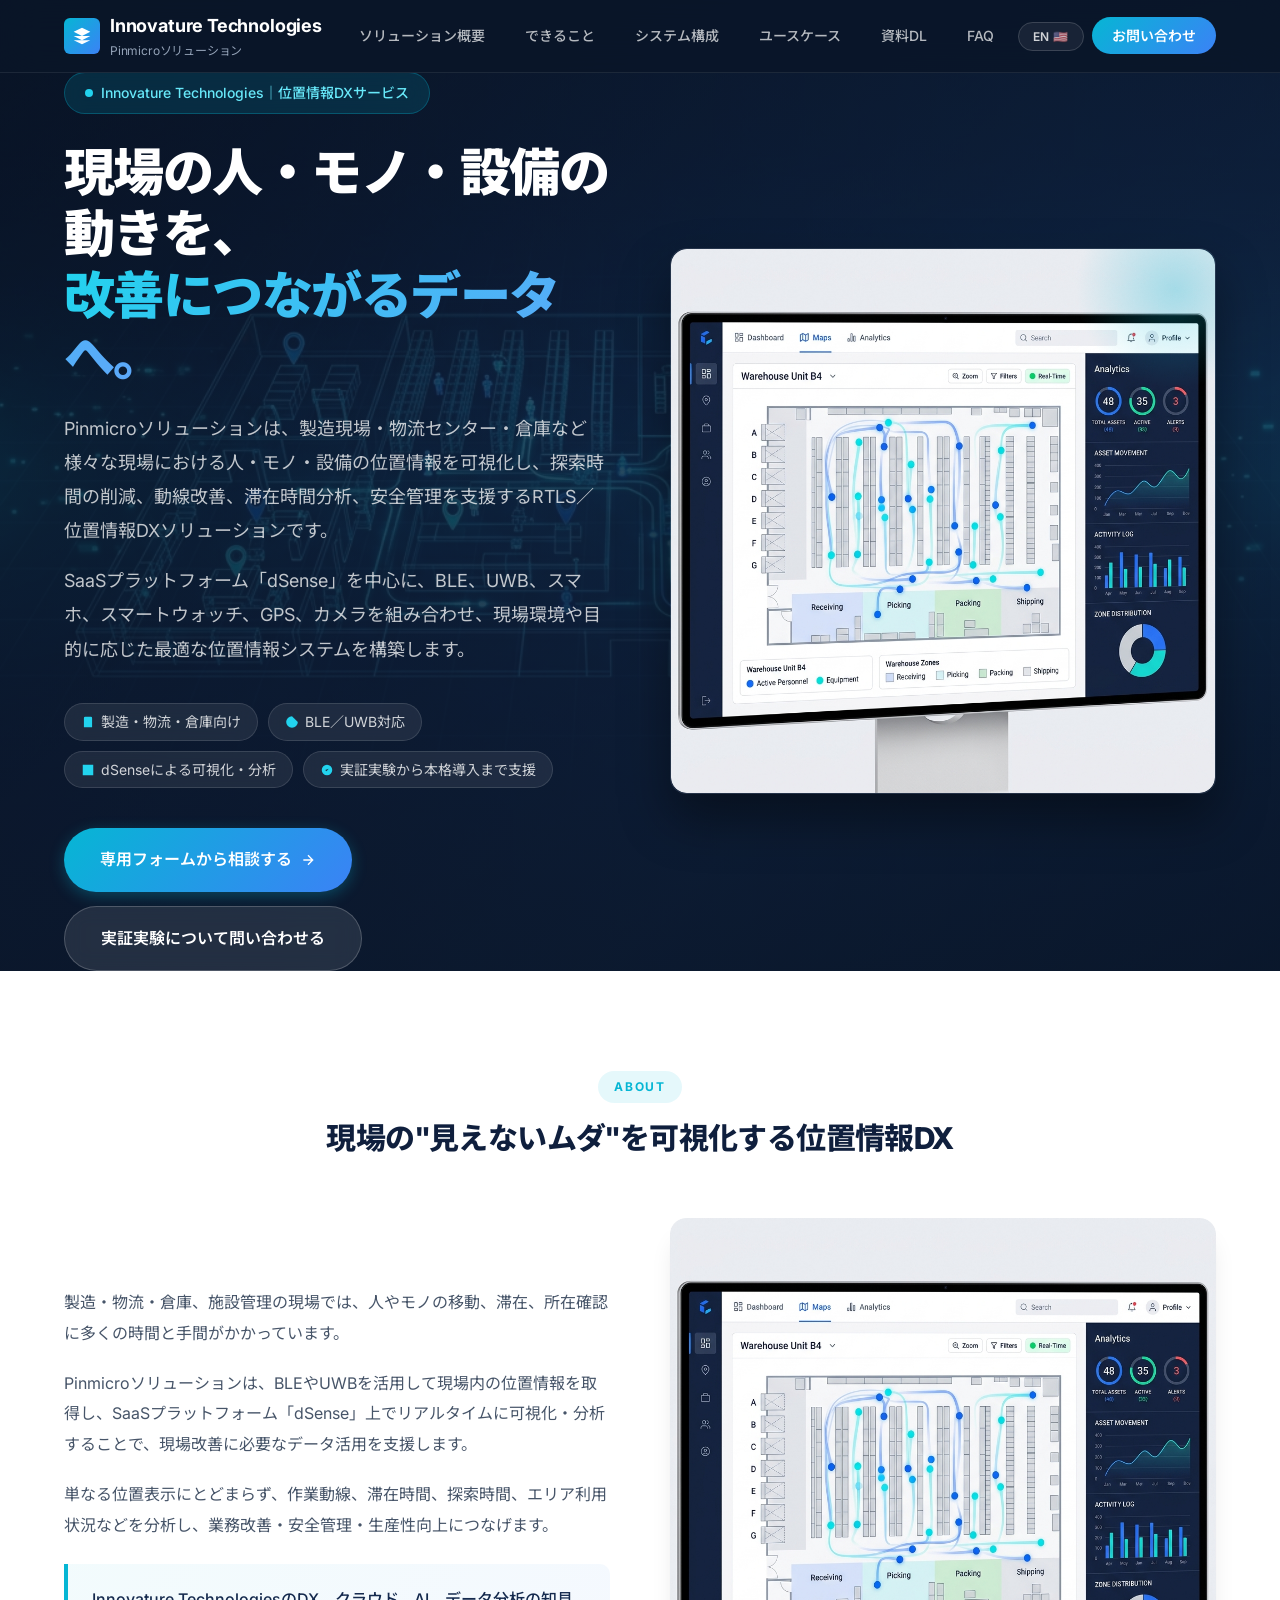
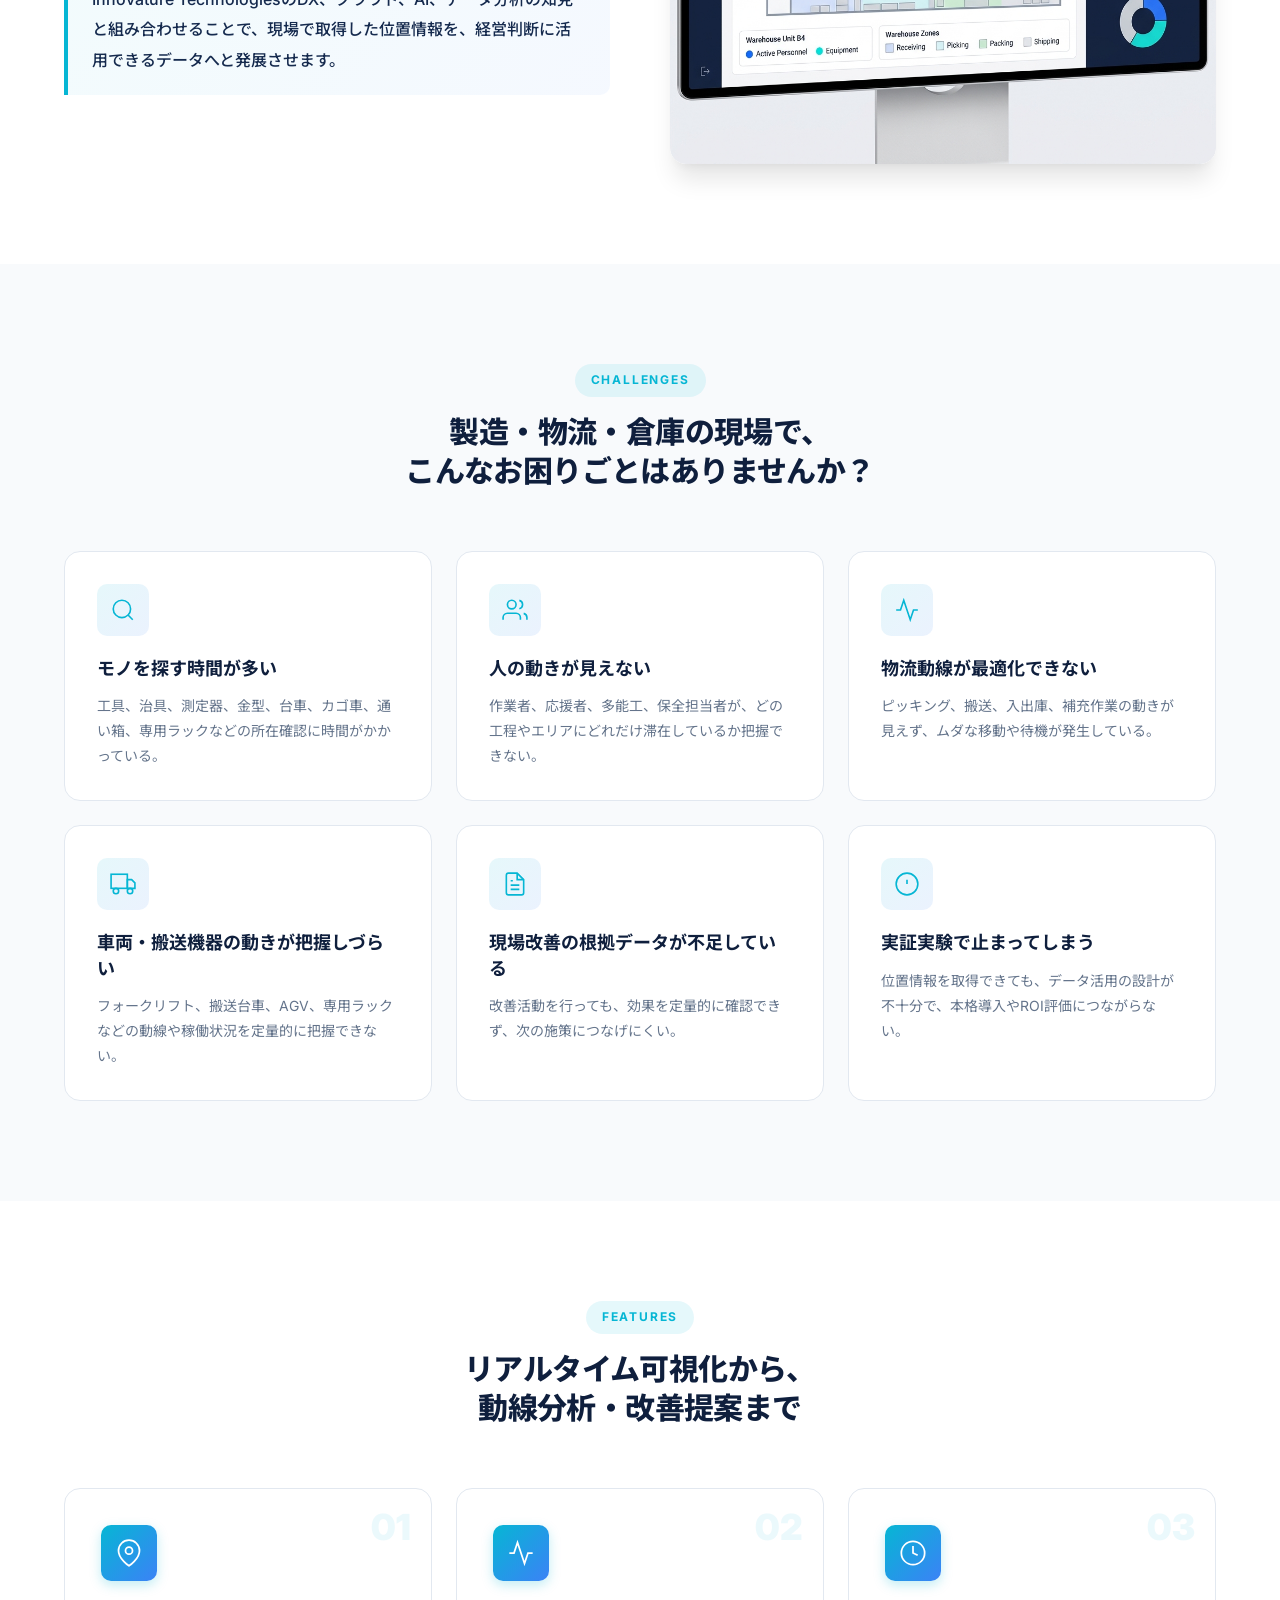
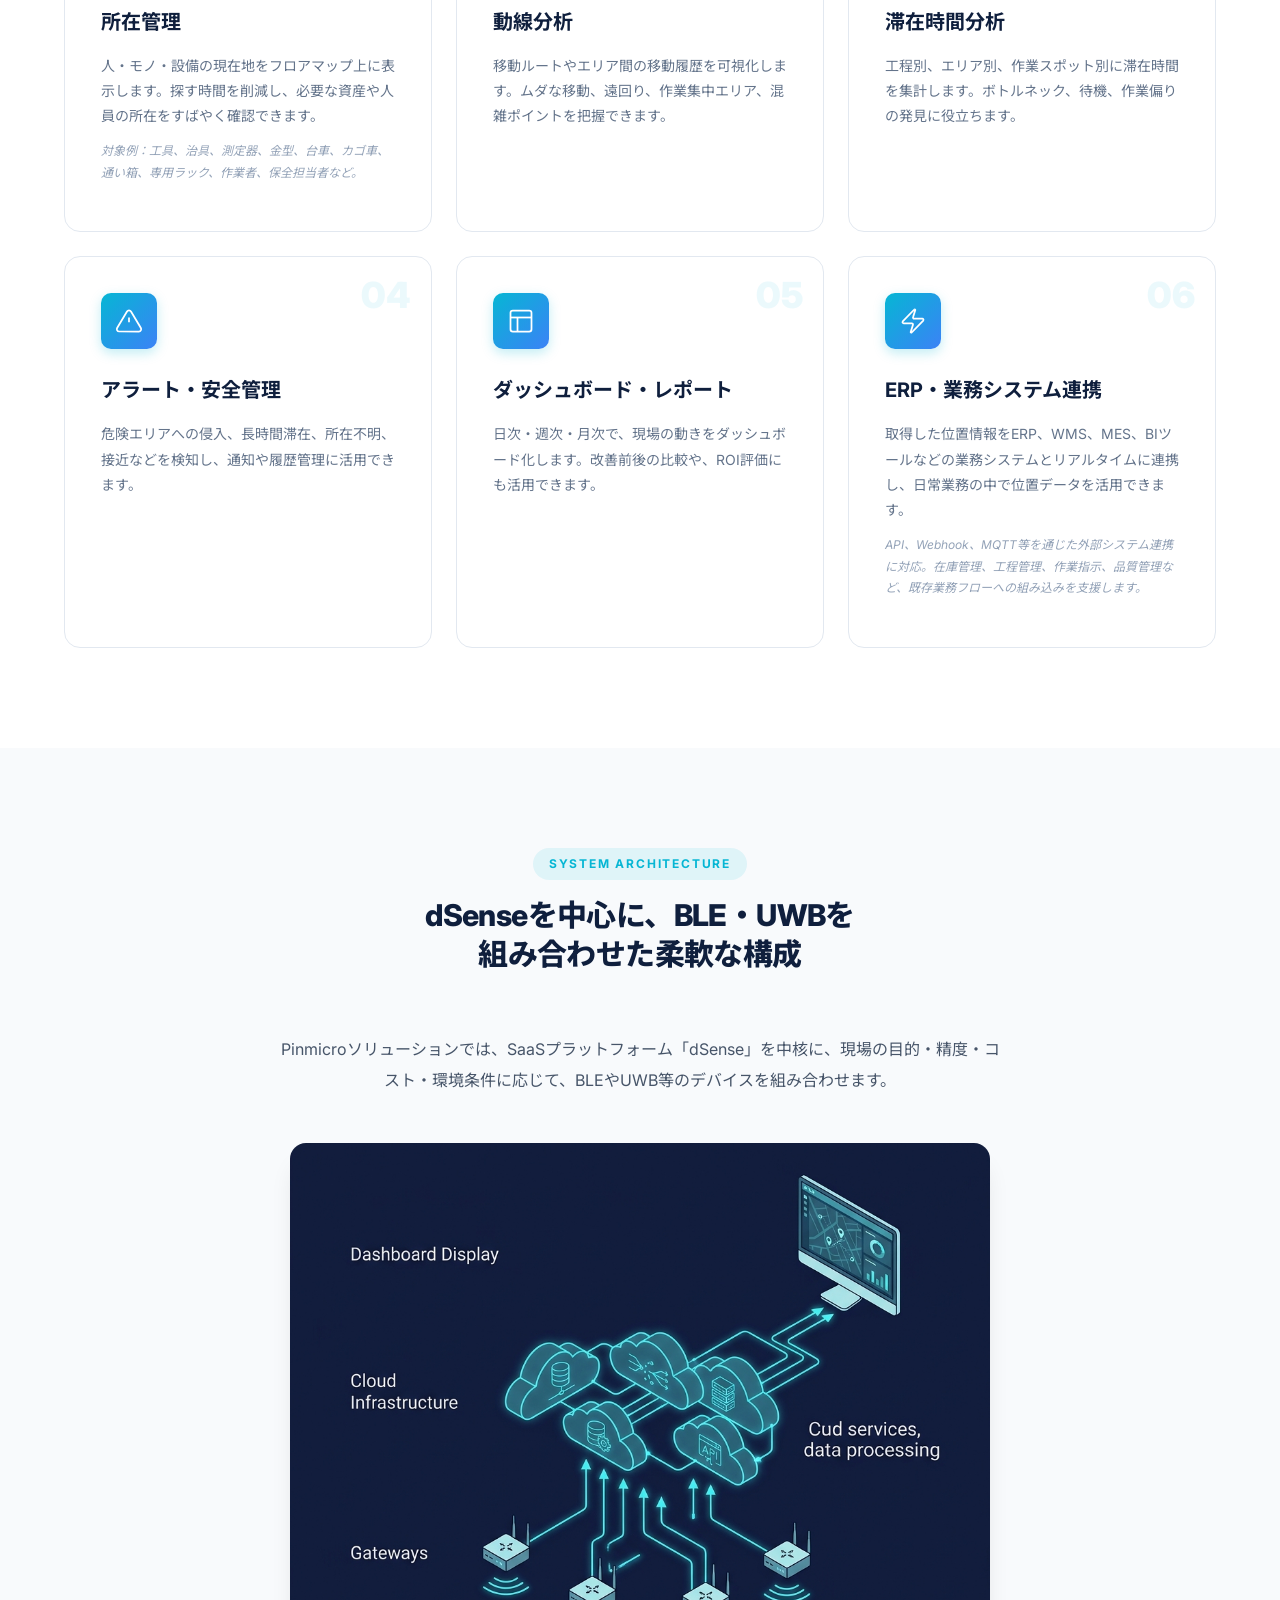
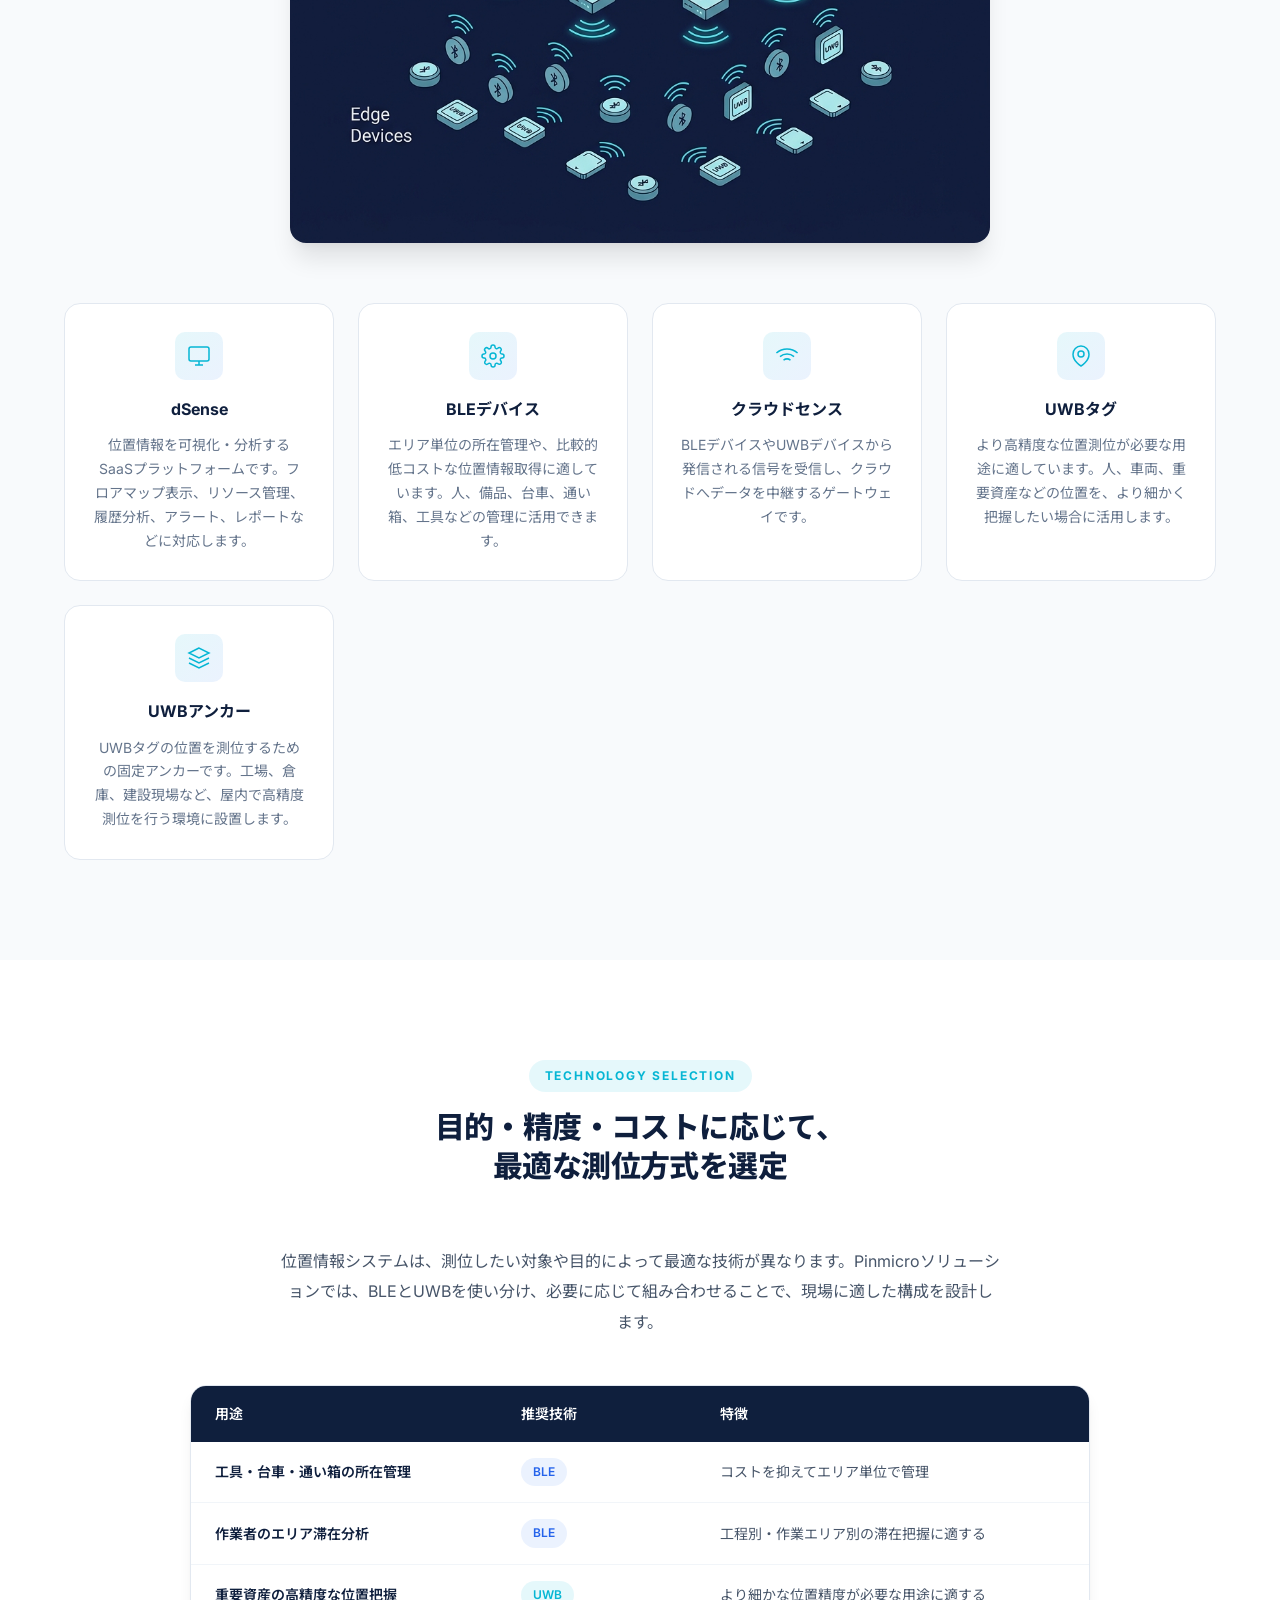
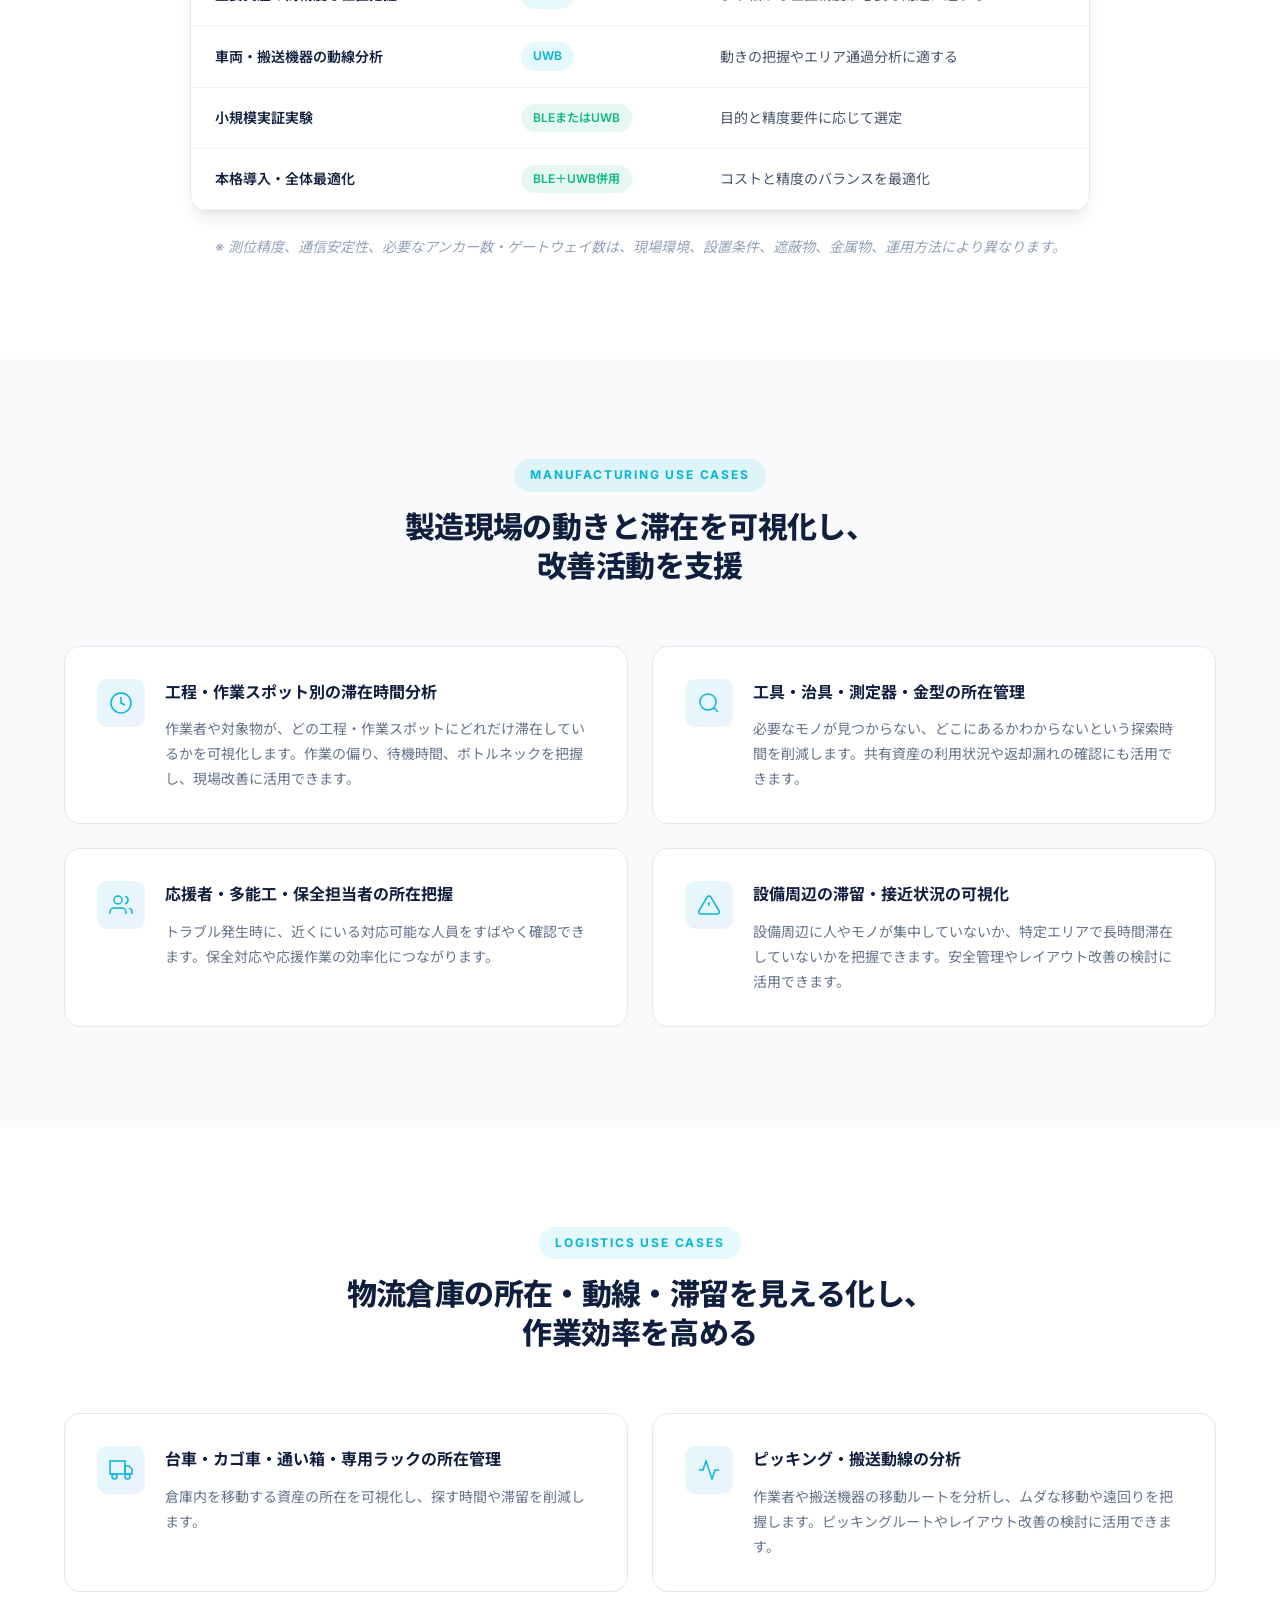
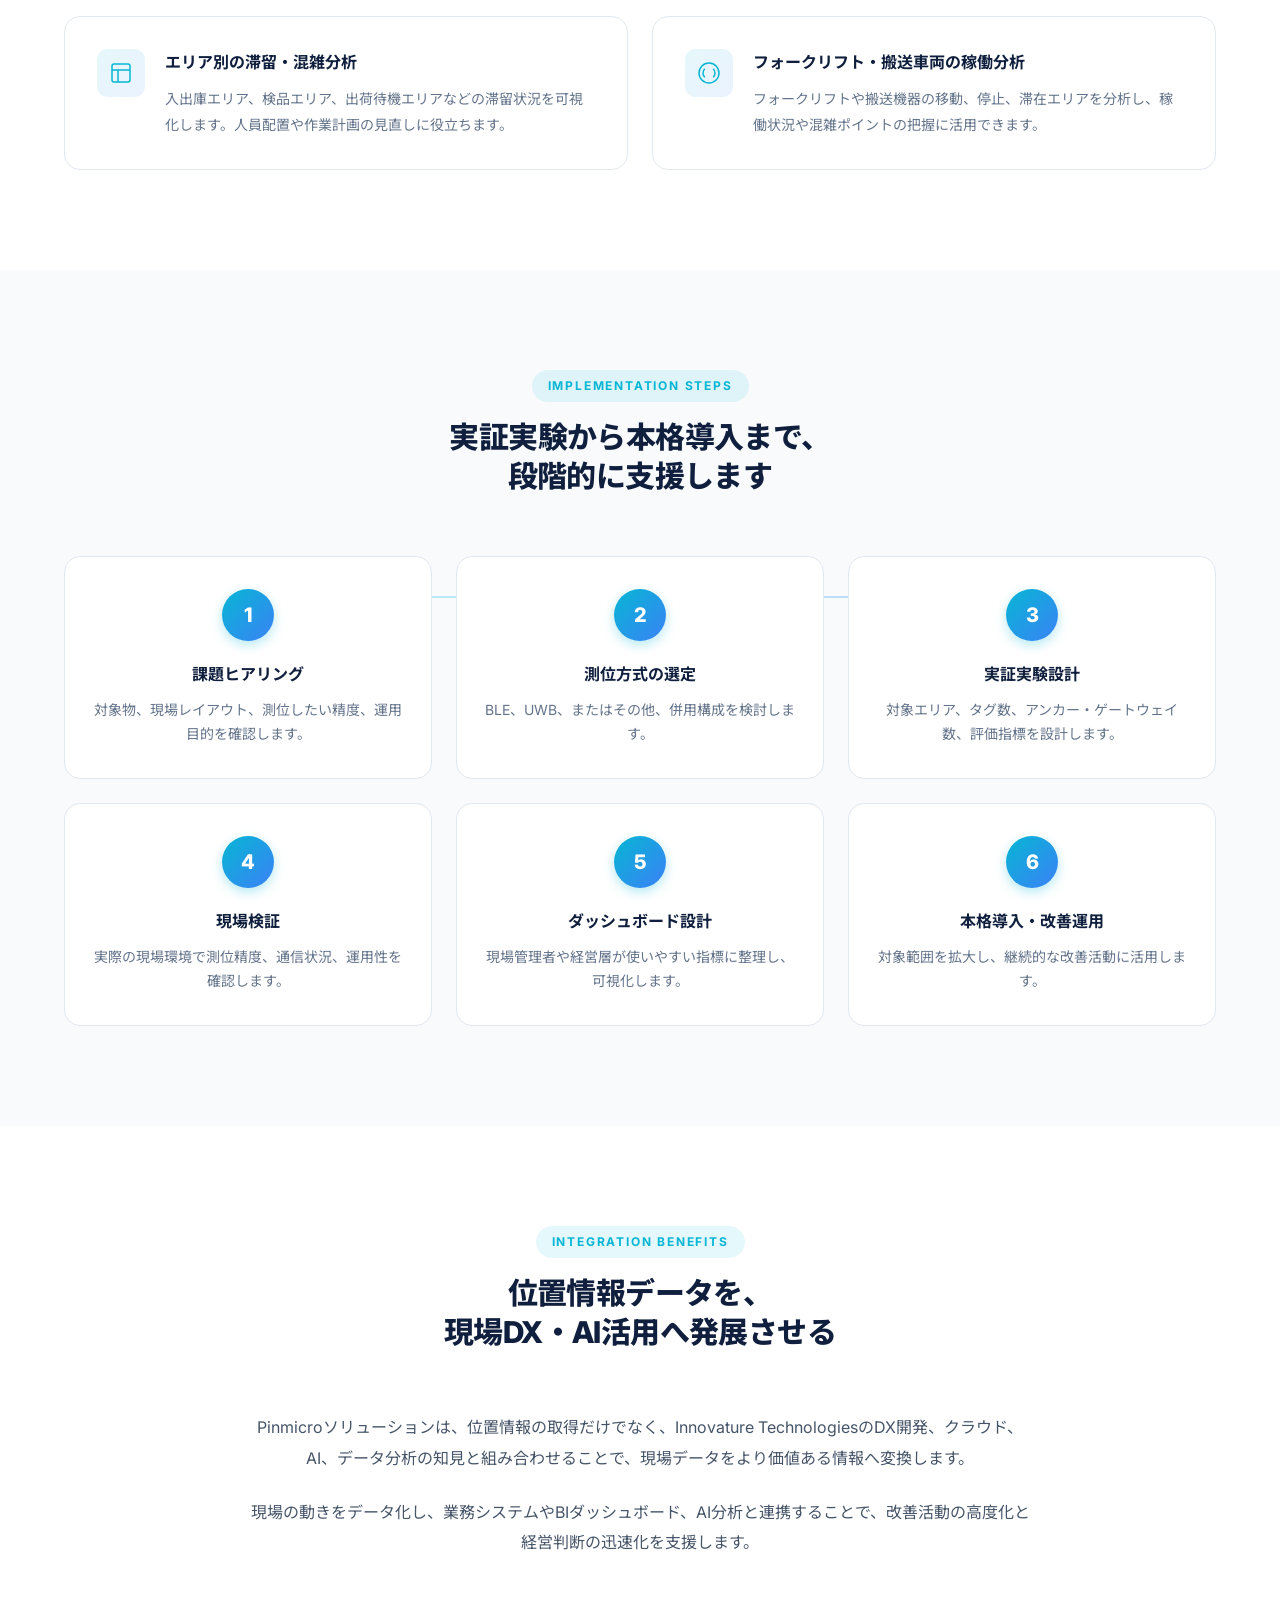
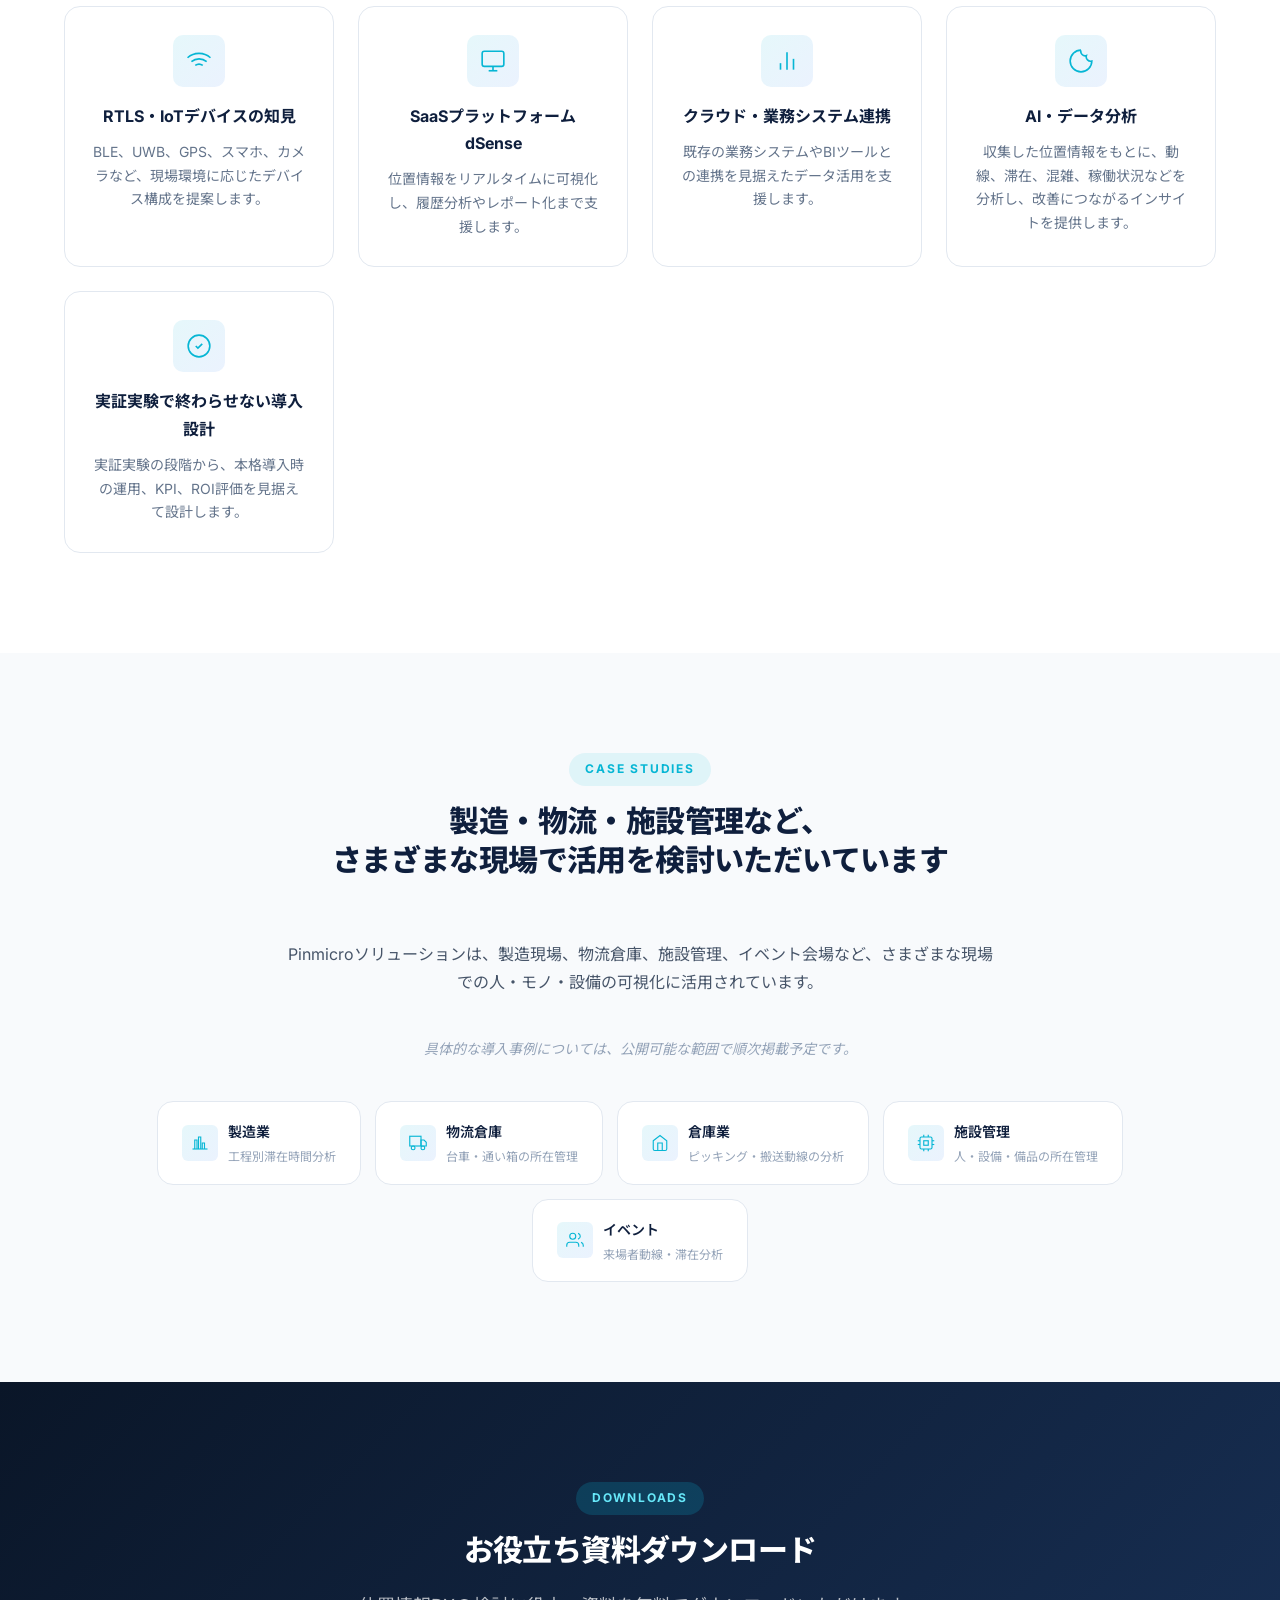
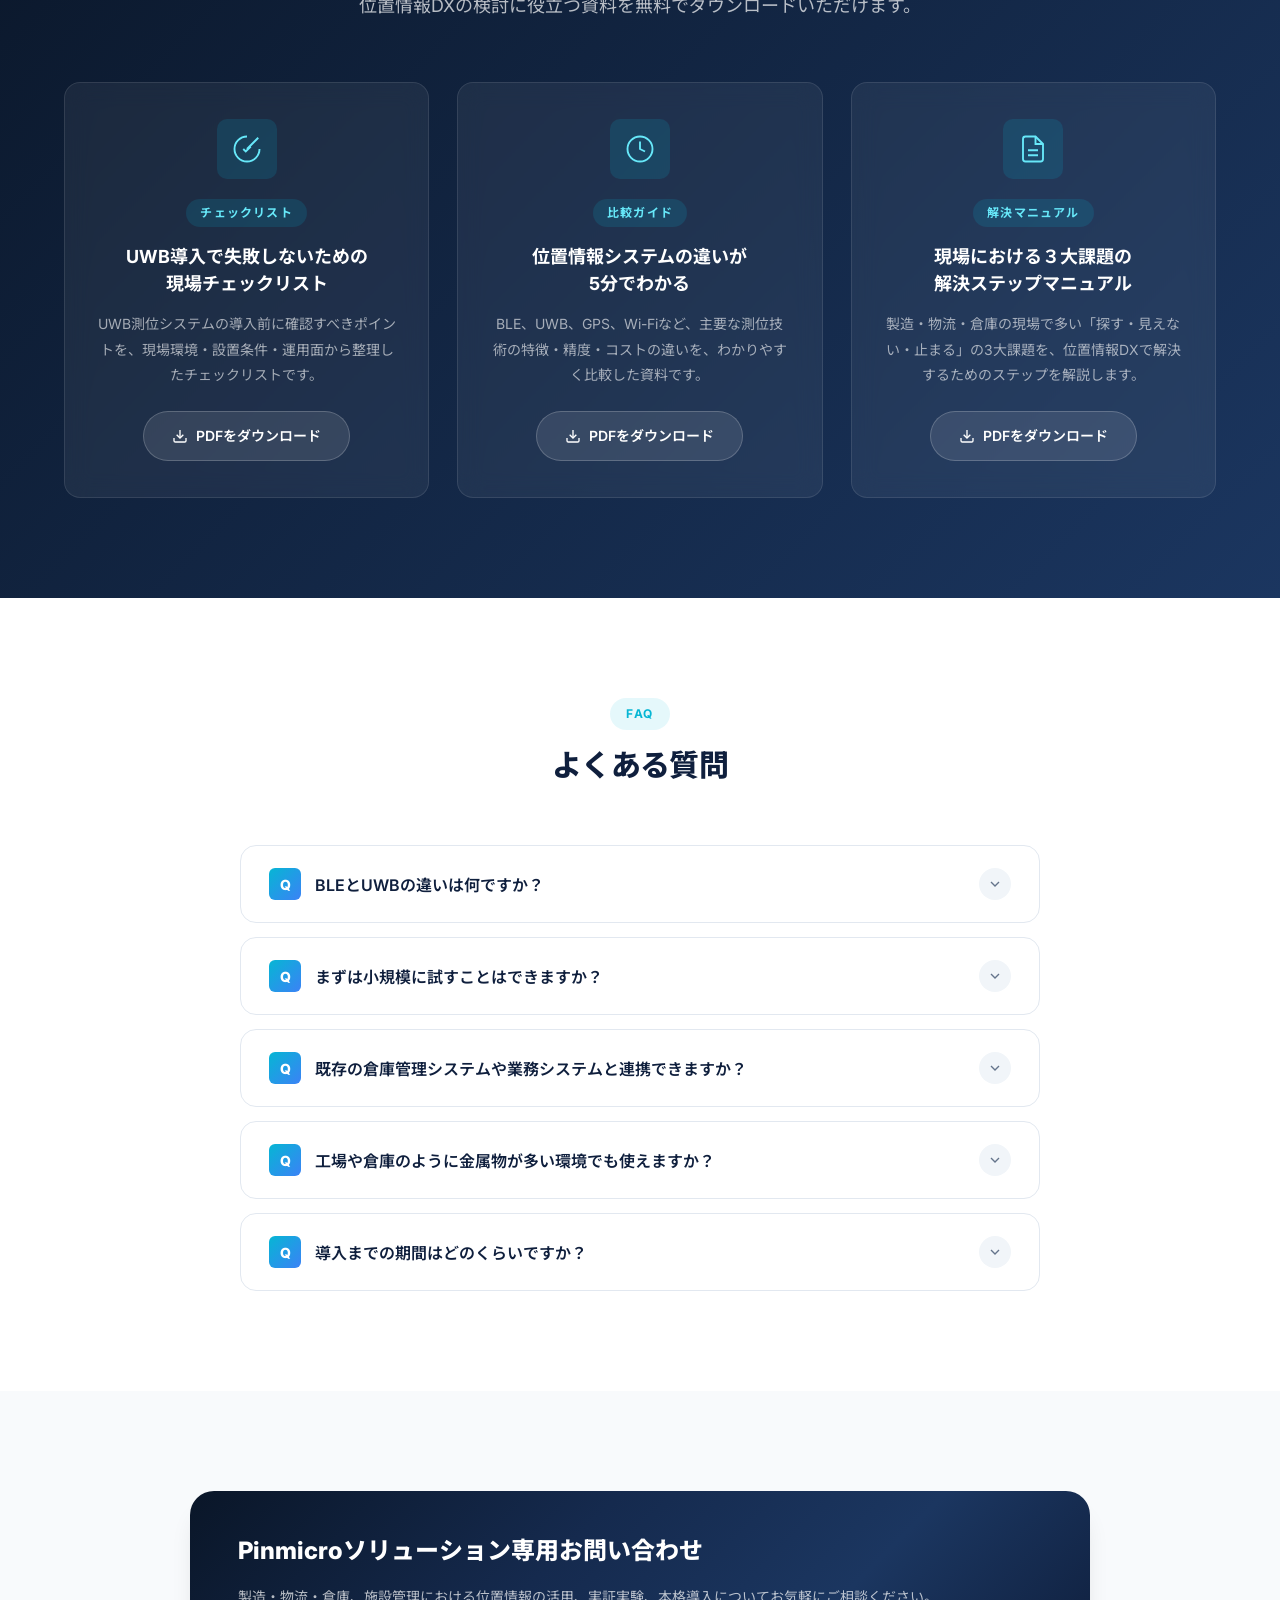
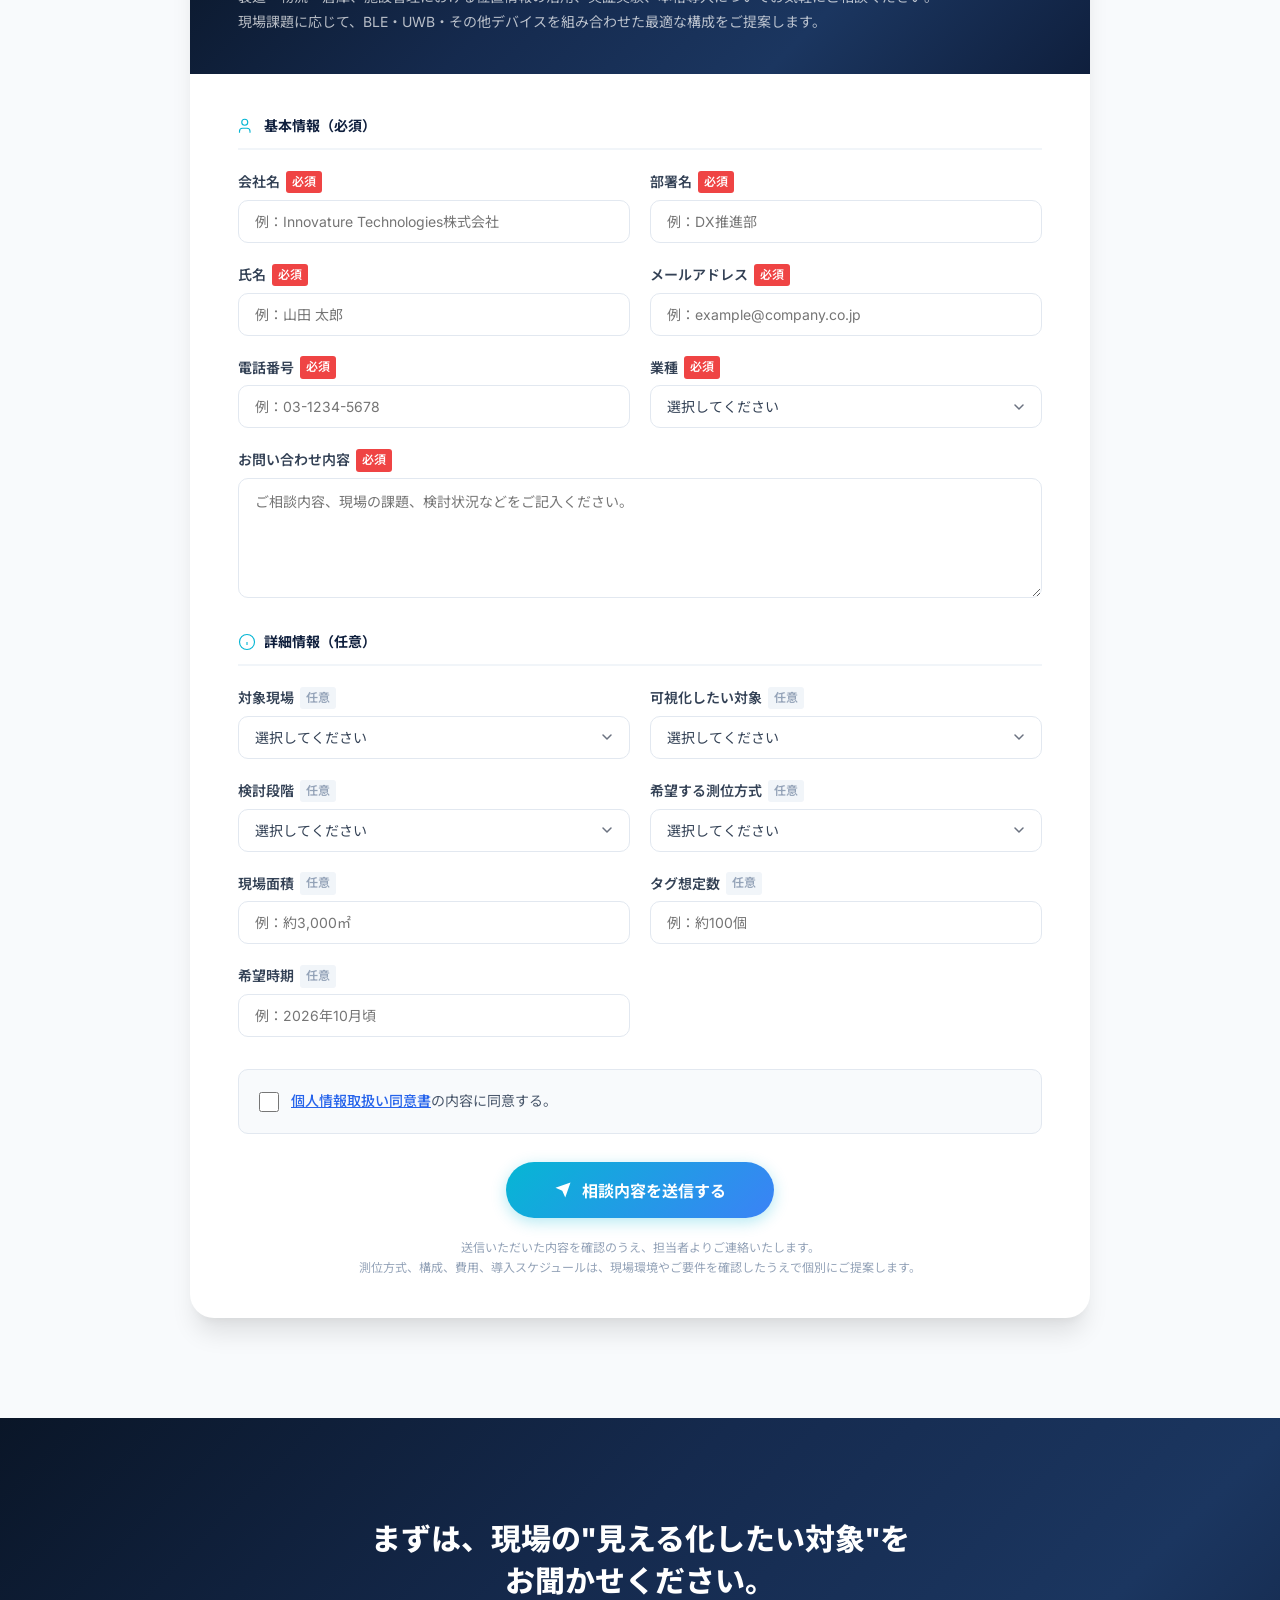
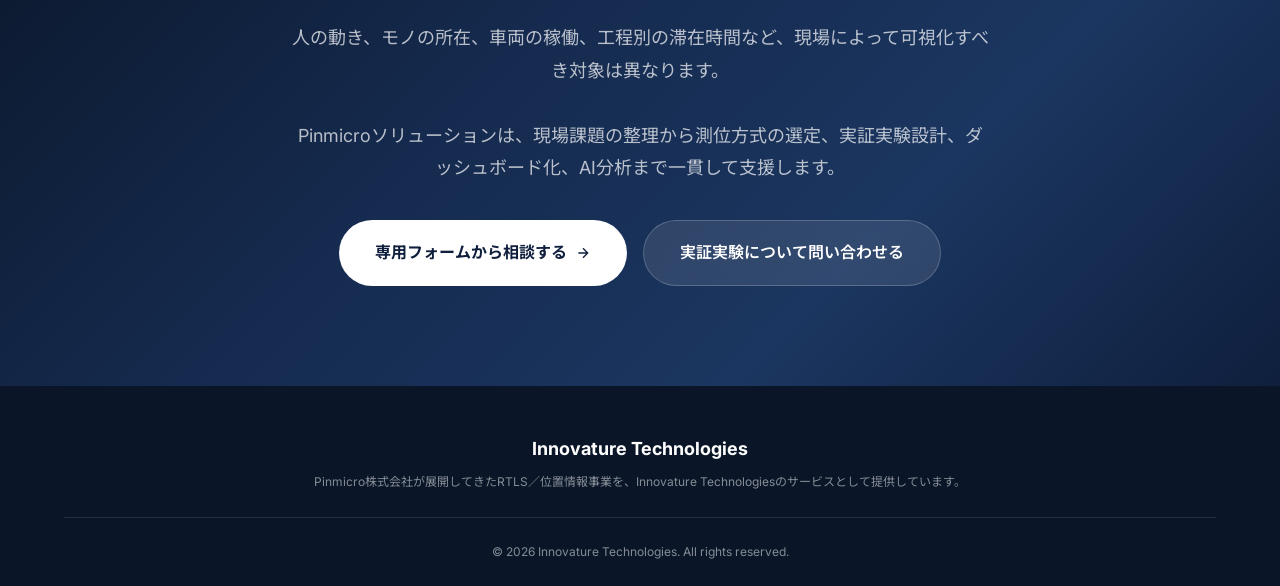
==== index.html @ 2eb75dff "資料ダウンロードセクション追加（PDF 3点）" ====
<!DOCTYPE html>
<html lang="ja">
<head>
  <meta charset="UTF-8">
  <meta name="viewport" content="width=device-width, initial-scale=1.0">
  <title>Pinmicroソリューション｜製造・物流・倉庫向け位置情報DX</title>
  <meta name="description" content="Pinmicroソリューションは、人・モノ・設備の位置情報を可視化し、探索時間の削減、動線分析、滞在時間分析、業務改善を支援するRTLS／位置情報DXソリューションです。SaaSプラットフォーム「dSense」を中心に、BLE、UWB、スマホ、スマートウォッチ、GPS、カメラを組み合わせ、現場に最適な構成をご提案します。">
  <meta name="robots" content="index, follow">
  <meta property="og:title" content="Pinmicroソリューション｜製造・物流・倉庫向け位置情報DX">
  <meta property="og:description" content="人・モノ・設備の位置情報を可視化し、業務改善を支援するRTLS／位置情報DXソリューション">
  <meta property="og:type" content="website">
  <link rel="stylesheet" href="styles.css">
</head>
<body>

  <!-- ===== Header / Navigation ===== -->
  <header class="site-header" id="site-header">
    <nav class="nav-container">
      <a href="#" class="nav-logo">
        <div class="nav-logo-icon">
          <svg viewBox="0 0 24 24"><path d="M12 2L2 7l10 5 10-5-10-5zM2 17l10 5 10-5M2 12l10 5 10-5"/></svg>
        </div>
        <div>
          <div>Innovature Technologies</div>
          <div class="nav-logo-sub">Pinmicroソリューション</div>
        </div>
      </a>
      <ul class="nav-menu" id="nav-menu">
        <li><a href="#about">ソリューション概要</a></li>
        <li><a href="#features">できること</a></li>
        <li><a href="#system">システム構成</a></li>
        <li><a href="#usecase-manufacturing">ユースケース</a></li>
        <li><a href="#downloads">資料DL</a></li>
        <li><a href="#faq">FAQ</a></li>
        <li><a href="en.html" class="lang-switch">EN 🇺🇸</a></li>
        <li><a href="#contact" class="nav-cta">お問い合わせ</a></li>
      </ul>
      <button class="nav-toggle" id="nav-toggle" aria-label="メニュー">
        <span></span>
        <span></span>
        <span></span>
      </button>
    </nav>
  </header>

  <!-- ===== 1. ファーストビュー (Hero) ===== -->
  <section class="hero" id="hero">
    <div class="hero-bg">
      <img src="hero_background.png" alt="位置情報DXイメージ" width="1920" height="1024">
    </div>
    <div class="hero-overlay"></div>
    <div class="hero-particles"></div>
    <div class="hero-content">
      <div class="hero-text">
        <div class="hero-badge">
          <span class="hero-badge-dot"></span>
          Innovature Technologies｜位置情報DXサービス
        </div>
        <h1 class="hero-title">
          現場の人・モノ・設備の動きを、<br>
          <span class="hero-title-accent">改善につながるデータへ。</span>
        </h1>
        <p class="hero-description">
          Pinmicroソリューションは、製造現場・物流センター・倉庫など様々な現場における人・モノ・設備の位置情報を可視化し、探索時間の削減、動線改善、滞在時間分析、安全管理を支援するRTLS／位置情報DXソリューションです。
        </p>
        <p class="hero-description" style="margin-top: -20px;">
          SaaSプラットフォーム「dSense」を中心に、BLE、UWB、スマホ、スマートウォッチ、GPS、カメラを組み合わせ、現場環境や目的に応じた最適な位置情報システムを構築します。
        </p>
        <div class="hero-tags">
          <span class="hero-tag">
            <svg viewBox="0 0 24 24" fill="currentColor"><path d="M19 21V5a2 2 0 0 0-2-2H7a2 2 0 0 0-2 2v16m14 0H5m14 0h2M5 21H3m4-7h2m4 0h2m-6-4h2m4 0h2"/></svg>
            製造・物流・倉庫向け
          </span>
          <span class="hero-tag">
            <svg viewBox="0 0 24 24" fill="currentColor"><circle cx="12" cy="12" r="3"/><path d="M12 2a10 10 0 1 0 10 10"/></svg>
            BLE／UWB対応
          </span>
          <span class="hero-tag">
            <svg viewBox="0 0 24 24" fill="currentColor"><path d="M3 3h18v18H3zM3 9h18M9 3v18"/></svg>
            dSenseによる可視化・分析
          </span>
          <span class="hero-tag">
            <svg viewBox="0 0 24 24" fill="currentColor"><path d="M9 12l2 2 4-4m6 2a9 9 0 1 1-18 0 9 9 0 0 1 18 0z"/></svg>
            実証実験から本格導入まで支援
          </span>
        </div>
        <div class="hero-actions">
          <a href="#contact" class="btn btn--primary btn--lg">
            専用フォームから相談する
            <svg viewBox="0 0 24 24" fill="none" stroke="currentColor" stroke-width="2"><path d="M5 12h14M12 5l7 7-7 7"/></svg>
          </a>
          <a href="#contact" class="btn btn--secondary btn--lg">
            実証実験について問い合わせる
          </a>
        </div>
      </div>
      <div class="hero-visual">
        <div class="hero-visual-frame">
          <img src="dashboard_mockup.png" alt="dSenseダッシュボード画面イメージ" width="560" height="560">
          <div class="hero-visual-glow"></div>
        </div>
      </div>
    </div>
  </section>

  <!-- ===== 2. Pinmicroソリューションとは ===== -->
  <section class="section" id="about">
    <div class="container">
      <div class="section-header fade-in">
        <span class="section-label">About</span>
        <h2 class="section-title">現場の"見えないムダ"を可視化する位置情報DX</h2>
      </div>
      <div class="about-grid">
        <div class="about-text fade-in">
          <p>製造・物流・倉庫、施設管理の現場では、人やモノの移動、滞在、所在確認に多くの時間と手間がかかっています。</p>
          <p>Pinmicroソリューションは、BLEやUWBを活用して現場内の位置情報を取得し、SaaSプラットフォーム「dSense」上でリアルタイムに可視化・分析することで、現場改善に必要なデータ活用を支援します。</p>
          <p>単なる位置表示にとどまらず、作業動線、滞在時間、探索時間、エリア利用状況などを分析し、業務改善・安全管理・生産性向上につなげます。</p>
          <div class="about-highlight">
            <p>Innovature TechnologiesのDX、クラウド、AI、データ分析の知見と組み合わせることで、現場で取得した位置情報を、経営判断に活用できるデータへと発展させます。</p>
          </div>
        </div>
        <div class="about-image fade-in fade-in-delay-2">
          <img src="dashboard_mockup.png" alt="dSenseプラットフォームによるリアルタイム位置情報の可視化" width="600" height="600">
        </div>
      </div>
    </div>
  </section>

  <!-- ===== 3. 現場課題 ===== -->
  <section class="section section--alt" id="challenges">
    <div class="container">
      <div class="section-header fade-in">
        <span class="section-label">Challenges</span>
        <h2 class="section-title">製造・物流・倉庫の現場で、<br>こんなお困りごとはありませんか？</h2>
      </div>
      <div class="challenge-grid">
        <!-- Card 1 -->
        <div class="challenge-card fade-in fade-in-delay-1">
          <div class="challenge-icon">
            <svg viewBox="0 0 24 24"><circle cx="11" cy="11" r="8"/><line x1="21" y1="21" x2="16.65" y2="16.65"/></svg>
          </div>
          <h3>モノを探す時間が多い</h3>
          <p>工具、治具、測定器、金型、台車、カゴ車、通い箱、専用ラックなどの所在確認に時間がかかっている。</p>
        </div>
        <!-- Card 2 -->
        <div class="challenge-card fade-in fade-in-delay-2">
          <div class="challenge-icon">
            <svg viewBox="0 0 24 24"><path d="M17 21v-2a4 4 0 0 0-4-4H5a4 4 0 0 0-4 4v2"/><circle cx="9" cy="7" r="4"/><path d="M23 21v-2a4 4 0 0 0-3-3.87"/><path d="M16 3.13a4 4 0 0 1 0 7.75"/></svg>
          </div>
          <h3>人の動きが見えない</h3>
          <p>作業者、応援者、多能工、保全担当者が、どの工程やエリアにどれだけ滞在しているか把握できない。</p>
        </div>
        <!-- Card 3 -->
        <div class="challenge-card fade-in fade-in-delay-3">
          <div class="challenge-icon">
            <svg viewBox="0 0 24 24"><polyline points="22 12 18 12 15 21 9 3 6 12 2 12"/></svg>
          </div>
          <h3>物流動線が最適化できない</h3>
          <p>ピッキング、搬送、入出庫、補充作業の動きが見えず、ムダな移動や待機が発生している。</p>
        </div>
        <!-- Card 4 -->
        <div class="challenge-card fade-in fade-in-delay-1">
          <div class="challenge-icon">
            <svg viewBox="0 0 24 24"><rect x="1" y="3" width="15" height="13"/><polygon points="16 8 20 8 23 11 23 16 16 16 16 8"/><circle cx="5.5" cy="18.5" r="2.5"/><circle cx="18.5" cy="18.5" r="2.5"/></svg>
          </div>
          <h3>車両・搬送機器の動きが把握しづらい</h3>
          <p>フォークリフト、搬送台車、AGV、専用ラックなどの動線や稼働状況を定量的に把握できない。</p>
        </div>
        <!-- Card 5 -->
        <div class="challenge-card fade-in fade-in-delay-2">
          <div class="challenge-icon">
            <svg viewBox="0 0 24 24"><path d="M14 2H6a2 2 0 0 0-2 2v16a2 2 0 0 0 2 2h12a2 2 0 0 0 2-2V8z"/><polyline points="14 2 14 8 20 8"/><line x1="16" y1="13" x2="8" y2="13"/><line x1="16" y1="17" x2="8" y2="17"/><polyline points="10 9 9 9 8 9"/></svg>
          </div>
          <h3>現場改善の根拠データが不足している</h3>
          <p>改善活動を行っても、効果を定量的に確認できず、次の施策につなげにくい。</p>
        </div>
        <!-- Card 6 -->
        <div class="challenge-card fade-in fade-in-delay-3">
          <div class="challenge-icon">
            <svg viewBox="0 0 24 24"><circle cx="12" cy="12" r="10"/><line x1="12" y1="8" x2="12" y2="12"/><line x1="12" y1="16" x2="12.01" y2="16"/></svg>
          </div>
          <h3>実証実験で止まってしまう</h3>
          <p>位置情報を取得できても、データ活用の設計が不十分で、本格導入やROI評価につながらない。</p>
        </div>
      </div>
    </div>
  </section>

  <!-- ===== 4. できること ===== -->
  <section class="section" id="features">
    <div class="container">
      <div class="section-header fade-in">
        <span class="section-label">Features</span>
        <h2 class="section-title">リアルタイム可視化から、<br>動線分析・改善提案まで</h2>
      </div>
      <div class="feature-grid">
        <!-- Feature 1 -->
        <div class="feature-card fade-in fade-in-delay-1">
          <span class="feature-number">01</span>
          <div class="feature-icon">
            <svg viewBox="0 0 24 24"><path d="M21 10c0 7-9 13-9 13s-9-6-9-13a9 9 0 0 1 18 0z"/><circle cx="12" cy="10" r="3"/></svg>
          </div>
          <h3>所在管理</h3>
          <p>人・モノ・設備の現在地をフロアマップ上に表示します。探す時間を削減し、必要な資産や人員の所在をすばやく確認できます。</p>
          <p class="feature-note">対象例：工具、治具、測定器、金型、台車、カゴ車、通い箱、専用ラック、作業者、保全担当者など。</p>
        </div>
        <!-- Feature 2 -->
        <div class="feature-card fade-in fade-in-delay-2">
          <span class="feature-number">02</span>
          <div class="feature-icon">
            <svg viewBox="0 0 24 24"><polyline points="22 12 18 12 15 21 9 3 6 12 2 12"/></svg>
          </div>
          <h3>動線分析</h3>
          <p>移動ルートやエリア間の移動履歴を可視化します。ムダな移動、遠回り、作業集中エリア、混雑ポイントを把握できます。</p>
        </div>
        <!-- Feature 3 -->
        <div class="feature-card fade-in fade-in-delay-3">
          <span class="feature-number">03</span>
          <div class="feature-icon">
            <svg viewBox="0 0 24 24"><circle cx="12" cy="12" r="10"/><polyline points="12 6 12 12 16 14"/></svg>
          </div>
          <h3>滞在時間分析</h3>
          <p>工程別、エリア別、作業スポット別に滞在時間を集計します。ボトルネック、待機、作業偏りの発見に役立ちます。</p>
        </div>
        <!-- Feature 4 -->
        <div class="feature-card fade-in fade-in-delay-1">
          <span class="feature-number">04</span>
          <div class="feature-icon">
            <svg viewBox="0 0 24 24"><path d="M10.29 3.86L1.82 18a2 2 0 0 0 1.71 3h16.94a2 2 0 0 0 1.71-3L13.71 3.86a2 2 0 0 0-3.42 0z"/><line x1="12" y1="9" x2="12" y2="13"/><line x1="12" y1="17" x2="12.01" y2="17"/></svg>
          </div>
          <h3>アラート・安全管理</h3>
          <p>危険エリアへの侵入、長時間滞在、所在不明、接近などを検知し、通知や履歴管理に活用できます。</p>
        </div>
        <!-- Feature 5 -->
        <div class="feature-card fade-in fade-in-delay-2">
          <span class="feature-number">05</span>
          <div class="feature-icon">
            <svg viewBox="0 0 24 24"><rect x="3" y="3" width="18" height="18" rx="2"/><path d="M3 9h18"/><path d="M9 21V9"/></svg>
          </div>
          <h3>ダッシュボード・レポート</h3>
          <p>日次・週次・月次で、現場の動きをダッシュボード化します。改善前後の比較や、ROI評価にも活用できます。</p>
        </div>
        <!-- Feature 6 -->
        <div class="feature-card fade-in fade-in-delay-3">
          <span class="feature-number">06</span>
          <div class="feature-icon">
            <svg viewBox="0 0 24 24"><path d="M4 14a1 1 0 0 1-.78-1.63l9.9-10.2a.5.5 0 0 1 .86.46l-1.92 6.02A1 1 0 0 0 13 10h7a1 1 0 0 1 .78 1.63l-9.9 10.2a.5.5 0 0 1-.86-.46l1.92-6.02A1 1 0 0 0 11 14z"/></svg>
          </div>
          <h3>ERP・業務システム連携</h3>
          <p>取得した位置情報をERP、WMS、MES、BIツールなどの業務システムとリアルタイムに連携し、日常業務の中で位置データを活用できます。</p>
          <p class="feature-note">API、Webhook、MQTT等を通じた外部システム連携に対応。在庫管理、工程管理、作業指示、品質管理など、既存業務フローへの組み込みを支援します。</p>
        </div>
      </div>
    </div>
  </section>

  <!-- ===== 5. システム構成 ===== -->
  <section class="section section--alt" id="system">
    <div class="container">
      <div class="section-header fade-in">
        <span class="section-label">System Architecture</span>
        <h2 class="section-title">dSenseを中心に、BLE・UWBを<br>組み合わせた柔軟な構成</h2>
      </div>
      <p class="system-intro fade-in">Pinmicroソリューションでは、SaaSプラットフォーム「dSense」を中核に、現場の目的・精度・コスト・環境条件に応じて、BLEやUWB等のデバイスを組み合わせます。</p>
      <div class="system-diagram fade-in">
        <img src="system_architecture.png" alt="Pinmicroソリューション システム構成図：BLE/UWBデバイス → CloudSense → dSenseクラウド → ダッシュボード" width="700" height="700">
      </div>
      <div class="system-components">
        <div class="system-component fade-in fade-in-delay-1">
          <div class="system-component-icon">
            <svg viewBox="0 0 24 24"><rect x="2" y="3" width="20" height="14" rx="2"/><line x1="8" y1="21" x2="16" y2="21"/><line x1="12" y1="17" x2="12" y2="21"/></svg>
          </div>
          <h3>dSense</h3>
          <p>位置情報を可視化・分析するSaaSプラットフォームです。フロアマップ表示、リソース管理、履歴分析、アラート、レポートなどに対応します。</p>
        </div>
        <div class="system-component fade-in fade-in-delay-2">
          <div class="system-component-icon">
            <svg viewBox="0 0 24 24"><circle cx="12" cy="12" r="3"/><path d="M19.4 15a1.65 1.65 0 0 0 .33 1.82l.06.06a2 2 0 1 1-2.83 2.83l-.06-.06a1.65 1.65 0 0 0-1.82-.33 1.65 1.65 0 0 0-1 1.51V21a2 2 0 0 1-4 0v-.09A1.65 1.65 0 0 0 9 19.4a1.65 1.65 0 0 0-1.82.33l-.06.06a2 2 0 1 1-2.83-2.83l.06-.06A1.65 1.65 0 0 0 4.68 15a1.65 1.65 0 0 0-1.51-1H3a2 2 0 0 1 0-4h.09A1.65 1.65 0 0 0 4.6 9a1.65 1.65 0 0 0-.33-1.82l-.06-.06a2 2 0 1 1 2.83-2.83l.06.06A1.65 1.65 0 0 0 9 4.68a1.65 1.65 0 0 0 1-1.51V3a2 2 0 0 1 4 0v.09a1.65 1.65 0 0 0 1 1.51 1.65 1.65 0 0 0 1.82-.33l.06-.06a2 2 0 1 1 2.83 2.83l-.06.06A1.65 1.65 0 0 0 19.4 9a1.65 1.65 0 0 0 1.51 1H21a2 2 0 0 1 0 4h-.09a1.65 1.65 0 0 0-1.51 1z"/></svg>
          </div>
          <h3>BLEデバイス</h3>
          <p>エリア単位の所在管理や、比較的低コストな位置情報取得に適しています。人、備品、台車、通い箱、工具などの管理に活用できます。</p>
        </div>
        <div class="system-component fade-in fade-in-delay-3">
          <div class="system-component-icon">
            <svg viewBox="0 0 24 24"><path d="M5 12.55a11 11 0 0 1 14.08 0"/><path d="M1.42 9a16 16 0 0 1 21.16 0"/><path d="M8.53 16.11a6 6 0 0 1 6.95 0"/><line x1="12" y1="20" x2="12.01" y2="20"/></svg>
          </div>
          <h3>クラウドセンス</h3>
          <p>BLEデバイスやUWBデバイスから発信される信号を受信し、クラウドへデータを中継するゲートウェイです。</p>
        </div>
        <div class="system-component fade-in fade-in-delay-4">
          <div class="system-component-icon">
            <svg viewBox="0 0 24 24"><path d="M12 22s-8-4.5-8-11.8A8 8 0 0 1 12 2a8 8 0 0 1 8 8.2c0 7.3-8 11.8-8 11.8z"/><circle cx="12" cy="10" r="3"/></svg>
          </div>
          <h3>UWBタグ</h3>
          <p>より高精度な位置測位が必要な用途に適しています。人、車両、重要資産などの位置を、より細かく把握したい場合に活用します。</p>
        </div>
        <div class="system-component fade-in fade-in-delay-5">
          <div class="system-component-icon">
            <svg viewBox="0 0 24 24"><polygon points="12 2 2 7 12 12 22 7 12 2"/><polyline points="2 17 12 22 22 17"/><polyline points="2 12 12 17 22 12"/></svg>
          </div>
          <h3>UWBアンカー</h3>
          <p>UWBタグの位置を測位するための固定アンカーです。工場、倉庫、建設現場など、屋内で高精度測位を行う環境に設置します。</p>
        </div>
      </div>
    </div>
  </section>

  <!-- ===== 6. BLEとUWBの使い分け ===== -->
  <section class="section" id="comparison">
    <div class="container">
      <div class="section-header fade-in">
        <span class="section-label">Technology Selection</span>
        <h2 class="section-title">目的・精度・コストに応じて、<br>最適な測位方式を選定</h2>
      </div>
      <p class="comparison-intro fade-in">位置情報システムは、測位したい対象や目的によって最適な技術が異なります。Pinmicroソリューションでは、BLEとUWBを使い分け、必要に応じて組み合わせることで、現場に適した構成を設計します。</p>
      <div class="comparison-table-wrapper fade-in">
        <table class="comparison-table">
          <thead>
            <tr>
              <th>用途</th>
              <th>推奨技術</th>
              <th>特徴</th>
            </tr>
          </thead>
          <tbody>
            <tr>
              <td>工具・台車・通い箱の所在管理</td>
              <td><span class="tech-badge tech-badge--ble">BLE</span></td>
              <td>コストを抑えてエリア単位で管理</td>
            </tr>
            <tr>
              <td>作業者のエリア滞在分析</td>
              <td><span class="tech-badge tech-badge--ble">BLE</span></td>
              <td>工程別・作業エリア別の滞在把握に適する</td>
            </tr>
            <tr>
              <td>重要資産の高精度な位置把握</td>
              <td><span class="tech-badge tech-badge--uwb">UWB</span></td>
              <td>より細かな位置精度が必要な用途に適する</td>
            </tr>
            <tr>
              <td>車両・搬送機器の動線分析</td>
              <td><span class="tech-badge tech-badge--uwb">UWB</span></td>
              <td>動きの把握やエリア通過分析に適する</td>
            </tr>
            <tr>
              <td>小規模実証実験</td>
              <td><span class="tech-badge tech-badge--both">BLEまたはUWB</span></td>
              <td>目的と精度要件に応じて選定</td>
            </tr>
            <tr>
              <td>本格導入・全体最適化</td>
              <td><span class="tech-badge tech-badge--both">BLE＋UWB併用</span></td>
              <td>コストと精度のバランスを最適化</td>
            </tr>
          </tbody>
        </table>
      </div>
      <p class="comparison-note fade-in">※ 測位精度、通信安定性、必要なアンカー数・ゲートウェイ数は、現場環境、設置条件、遮蔽物、金属物、運用方法により異なります。</p>
    </div>
  </section>

  <!-- ===== 7. 製造業向けユースケース ===== -->
  <section class="section section--alt" id="usecase-manufacturing">
    <div class="container">
      <div class="section-header fade-in">
        <span class="section-label">Manufacturing Use Cases</span>
        <h2 class="section-title">製造現場の動きと滞在を可視化し、<br>改善活動を支援</h2>
      </div>
      <div class="usecase-grid">
        <div class="usecase-card fade-in fade-in-delay-1">
          <div class="usecase-icon">
            <svg viewBox="0 0 24 24"><circle cx="12" cy="12" r="10"/><polyline points="12 6 12 12 16 14"/></svg>
          </div>
          <div class="usecase-content">
            <h3>工程・作業スポット別の滞在時間分析</h3>
            <p>作業者や対象物が、どの工程・作業スポットにどれだけ滞在しているかを可視化します。作業の偏り、待機時間、ボトルネックを把握し、現場改善に活用できます。</p>
          </div>
        </div>
        <div class="usecase-card fade-in fade-in-delay-2">
          <div class="usecase-icon">
            <svg viewBox="0 0 24 24"><circle cx="11" cy="11" r="8"/><line x1="21" y1="21" x2="16.65" y2="16.65"/></svg>
          </div>
          <div class="usecase-content">
            <h3>工具・治具・測定器・金型の所在管理</h3>
            <p>必要なモノが見つからない、どこにあるかわからないという探索時間を削減します。共有資産の利用状況や返却漏れの確認にも活用できます。</p>
          </div>
        </div>
        <div class="usecase-card fade-in fade-in-delay-3">
          <div class="usecase-icon">
            <svg viewBox="0 0 24 24"><path d="M17 21v-2a4 4 0 0 0-4-4H5a4 4 0 0 0-4 4v2"/><circle cx="9" cy="7" r="4"/><path d="M23 21v-2a4 4 0 0 0-3-3.87"/><path d="M16 3.13a4 4 0 0 1 0 7.75"/></svg>
          </div>
          <div class="usecase-content">
            <h3>応援者・多能工・保全担当者の所在把握</h3>
            <p>トラブル発生時に、近くにいる対応可能な人員をすばやく確認できます。保全対応や応援作業の効率化につながります。</p>
          </div>
        </div>
        <div class="usecase-card fade-in fade-in-delay-4">
          <div class="usecase-icon">
            <svg viewBox="0 0 24 24"><path d="M10.29 3.86L1.82 18a2 2 0 0 0 1.71 3h16.94a2 2 0 0 0 1.71-3L13.71 3.86a2 2 0 0 0-3.42 0z"/><line x1="12" y1="9" x2="12" y2="13"/><line x1="12" y1="17" x2="12.01" y2="17"/></svg>
          </div>
          <div class="usecase-content">
            <h3>設備周辺の滞留・接近状況の可視化</h3>
            <p>設備周辺に人やモノが集中していないか、特定エリアで長時間滞在していないかを把握できます。安全管理やレイアウト改善の検討に活用できます。</p>
          </div>
        </div>
      </div>
    </div>
  </section>

  <!-- ===== 8. 物流・倉庫向けユースケース ===== -->
  <section class="section" id="usecase-logistics">
    <div class="container">
      <div class="section-header fade-in">
        <span class="section-label">Logistics Use Cases</span>
        <h2 class="section-title">物流倉庫の所在・動線・滞留を見える化し、<br>作業効率を高める</h2>
      </div>
      <div class="usecase-grid">
        <div class="usecase-card fade-in fade-in-delay-1">
          <div class="usecase-icon">
            <svg viewBox="0 0 24 24"><rect x="1" y="3" width="15" height="13"/><polygon points="16 8 20 8 23 11 23 16 16 16 16 8"/><circle cx="5.5" cy="18.5" r="2.5"/><circle cx="18.5" cy="18.5" r="2.5"/></svg>
          </div>
          <div class="usecase-content">
            <h3>台車・カゴ車・通い箱・専用ラックの所在管理</h3>
            <p>倉庫内を移動する資産の所在を可視化し、探す時間や滞留を削減します。</p>
          </div>
        </div>
        <div class="usecase-card fade-in fade-in-delay-2">
          <div class="usecase-icon">
            <svg viewBox="0 0 24 24"><polyline points="22 12 18 12 15 21 9 3 6 12 2 12"/></svg>
          </div>
          <div class="usecase-content">
            <h3>ピッキング・搬送動線の分析</h3>
            <p>作業者や搬送機器の移動ルートを分析し、ムダな移動や遠回りを把握します。ピッキングルートやレイアウト改善の検討に活用できます。</p>
          </div>
        </div>
        <div class="usecase-card fade-in fade-in-delay-3">
          <div class="usecase-icon">
            <svg viewBox="0 0 24 24"><rect x="3" y="3" width="18" height="18" rx="2"/><path d="M3 9h18"/><path d="M9 21V9"/></svg>
          </div>
          <div class="usecase-content">
            <h3>エリア別の滞留・混雑分析</h3>
            <p>入出庫エリア、検品エリア、出荷待機エリアなどの滞留状況を可視化します。人員配置や作業計画の見直しに役立ちます。</p>
          </div>
        </div>
        <div class="usecase-card fade-in fade-in-delay-4">
          <div class="usecase-icon">
            <svg viewBox="0 0 24 24"><circle cx="12" cy="12" r="10"/><path d="M16.24 7.76a6 6 0 0 1 0 8.49m-8.48-.01a6 6 0 0 1 0-8.49"/></svg>
          </div>
          <div class="usecase-content">
            <h3>フォークリフト・搬送車両の稼働分析</h3>
            <p>フォークリフトや搬送機器の移動、停止、滞在エリアを分析し、稼働状況や混雑ポイントの把握に活用できます。</p>
          </div>
        </div>
      </div>
    </div>
  </section>

  <!-- ===== 9. 導入ステップ ===== -->
  <section class="section section--alt" id="steps">
    <div class="container">
      <div class="section-header fade-in">
        <span class="section-label">Implementation Steps</span>
        <h2 class="section-title">実証実験から本格導入まで、<br>段階的に支援します</h2>
      </div>
      <div class="steps-grid">
        <div class="step-card fade-in fade-in-delay-1">
          <div class="step-number">1</div>
          <h3>課題ヒアリング</h3>
          <p>対象物、現場レイアウト、測位したい精度、運用目的を確認します。</p>
        </div>
        <div class="step-card fade-in fade-in-delay-2">
          <div class="step-number">2</div>
          <h3>測位方式の選定</h3>
          <p>BLE、UWB、またはその他、併用構成を検討します。</p>
        </div>
        <div class="step-card fade-in fade-in-delay-3">
          <div class="step-number">3</div>
          <h3>実証実験設計</h3>
          <p>対象エリア、タグ数、アンカー・ゲートウェイ数、評価指標を設計します。</p>
        </div>
        <div class="step-card fade-in fade-in-delay-1">
          <div class="step-number">4</div>
          <h3>現場検証</h3>
          <p>実際の現場環境で測位精度、通信状況、運用性を確認します。</p>
        </div>
        <div class="step-card fade-in fade-in-delay-2">
          <div class="step-number">5</div>
          <h3>ダッシュボード設計</h3>
          <p>現場管理者や経営層が使いやすい指標に整理し、可視化します。</p>
        </div>
        <div class="step-card fade-in fade-in-delay-3">
          <div class="step-number">6</div>
          <h3>本格導入・改善運用</h3>
          <p>対象範囲を拡大し、継続的な改善活動に活用します。</p>
        </div>
      </div>
    </div>
  </section>

  <!-- ===== 10. Innovatureとの統合メリット ===== -->
  <section class="section" id="integration">
    <div class="container">
      <div class="section-header fade-in">
        <span class="section-label">Integration Benefits</span>
        <h2 class="section-title">位置情報データを、<br>現場DX・AI活用へ発展させる</h2>
      </div>
      <p class="integration-intro fade-in">Pinmicroソリューションは、位置情報の取得だけでなく、Innovature TechnologiesのDX開発、クラウド、AI、データ分析の知見と組み合わせることで、現場データをより価値ある情報へ変換します。</p>
      <p class="integration-intro fade-in">現場の動きをデータ化し、業務システムやBIダッシュボード、AI分析と連携することで、改善活動の高度化と経営判断の迅速化を支援します。</p>
      <div class="merit-grid">
        <div class="merit-card fade-in fade-in-delay-1">
          <div class="merit-icon">
            <svg viewBox="0 0 24 24"><path d="M5 12.55a11 11 0 0 1 14.08 0"/><path d="M1.42 9a16 16 0 0 1 21.16 0"/><path d="M8.53 16.11a6 6 0 0 1 6.95 0"/><line x1="12" y1="20" x2="12.01" y2="20"/></svg>
          </div>
          <h3>RTLS・IoTデバイスの知見</h3>
          <p>BLE、UWB、GPS、スマホ、カメラなど、現場環境に応じたデバイス構成を提案します。</p>
        </div>
        <div class="merit-card fade-in fade-in-delay-2">
          <div class="merit-icon">
            <svg viewBox="0 0 24 24"><rect x="2" y="3" width="20" height="14" rx="2"/><line x1="8" y1="21" x2="16" y2="21"/><line x1="12" y1="17" x2="12" y2="21"/></svg>
          </div>
          <h3>SaaSプラットフォーム dSense</h3>
          <p>位置情報をリアルタイムに可視化し、履歴分析やレポート化まで支援します。</p>
        </div>
        <div class="merit-card fade-in fade-in-delay-3">
          <div class="merit-icon">
            <svg viewBox="0 0 24 24"><path d="M18 20V10"/><path d="M12 20V4"/><path d="M6 20v-6"/></svg>
          </div>
          <h3>クラウド・業務システム連携</h3>
          <p>既存の業務システムやBIツールとの連携を見据えたデータ活用を支援します。</p>
        </div>
        <div class="merit-card fade-in fade-in-delay-4">
          <div class="merit-icon">
            <svg viewBox="0 0 24 24"><path d="M12 2a10 10 0 1 0 10 10 4 4 0 0 1-5-5 4 4 0 0 1-5-5"/><path d="M8.5 8.5v.01"/><path d="M16 15.5v.01"/><path d="M12 12v.01"/><path d="M11 17v.01"/><path d="M7 14v.01"/></svg>
          </div>
          <h3>AI・データ分析</h3>
          <p>収集した位置情報をもとに、動線、滞在、混雑、稼働状況などを分析し、改善につながるインサイトを提供します。</p>
        </div>
        <div class="merit-card fade-in fade-in-delay-5">
          <div class="merit-icon">
            <svg viewBox="0 0 24 24"><path d="M9 12l2 2 4-4"/><circle cx="12" cy="12" r="10"/></svg>
          </div>
          <h3>実証実験で終わらせない導入設計</h3>
          <p>実証実験の段階から、本格導入時の運用、KPI、ROI評価を見据えて設計します。</p>
        </div>
      </div>
    </div>
  </section>

  <!-- ===== 11. 事例・実績 ===== -->
  <section class="section section--alt" id="cases">
    <div class="container">
      <div class="section-header fade-in">
        <span class="section-label">Case Studies</span>
        <h2 class="section-title">製造・物流・施設管理など、<br>さまざまな現場で活用を検討いただいています</h2>
      </div>
      <p class="cases-intro fade-in">Pinmicroソリューションは、製造現場、物流倉庫、施設管理、イベント会場など、さまざまな現場での人・モノ・設備の可視化に活用されています。</p>
      <p class="cases-note fade-in">具体的な導入事例については、公開可能な範囲で順次掲載予定です。</p>
      <div class="cases-tags fade-in">
        <div class="case-tag">
          <div class="case-tag-icon">
            <svg viewBox="0 0 24 24"><path d="M2 20h20"/><path d="M5 20V8h3v12"/><path d="M10 20V4h3v16"/><path d="M15 20v-8h3v8"/></svg>
          </div>
          <div>
            <span class="case-tag-text">製造業</span>
            <span class="case-tag-sub">工程別滞在時間分析</span>
          </div>
        </div>
        <div class="case-tag">
          <div class="case-tag-icon">
            <svg viewBox="0 0 24 24"><rect x="1" y="3" width="15" height="13"/><polygon points="16 8 20 8 23 11 23 16 16 16 16 8"/><circle cx="5.5" cy="18.5" r="2.5"/><circle cx="18.5" cy="18.5" r="2.5"/></svg>
          </div>
          <div>
            <span class="case-tag-text">物流倉庫</span>
            <span class="case-tag-sub">台車・通い箱の所在管理</span>
          </div>
        </div>
        <div class="case-tag">
          <div class="case-tag-icon">
            <svg viewBox="0 0 24 24"><path d="M3 9l9-7 9 7v11a2 2 0 0 1-2 2H5a2 2 0 0 1-2-2z"/><polyline points="9 22 9 12 15 12 15 22"/></svg>
          </div>
          <div>
            <span class="case-tag-text">倉庫業</span>
            <span class="case-tag-sub">ピッキング・搬送動線の分析</span>
          </div>
        </div>
        <div class="case-tag">
          <div class="case-tag-icon">
            <svg viewBox="0 0 24 24"><rect x="4" y="4" width="16" height="16" rx="2"/><rect x="9" y="9" width="6" height="6"/><line x1="9" y1="1" x2="9" y2="4"/><line x1="15" y1="1" x2="15" y2="4"/><line x1="9" y1="20" x2="9" y2="23"/><line x1="15" y1="20" x2="15" y2="23"/><line x1="20" y1="9" x2="23" y2="9"/><line x1="20" y1="14" x2="23" y2="14"/><line x1="1" y1="9" x2="4" y2="9"/><line x1="1" y1="14" x2="4" y2="14"/></svg>
          </div>
          <div>
            <span class="case-tag-text">施設管理</span>
            <span class="case-tag-sub">人・設備・備品の所在管理</span>
          </div>
        </div>
        <div class="case-tag">
          <div class="case-tag-icon">
            <svg viewBox="0 0 24 24"><path d="M17 21v-2a4 4 0 0 0-4-4H5a4 4 0 0 0-4 4v2"/><circle cx="9" cy="7" r="4"/><path d="M23 21v-2a4 4 0 0 0-3-3.87"/><path d="M16 3.13a4 4 0 0 1 0 7.75"/></svg>
          </div>
          <div>
            <span class="case-tag-text">イベント</span>
            <span class="case-tag-sub">来場者動線・滞在分析</span>
          </div>
        </div>
      </div>
    </div>
  </section>

  <!-- ===== 12. 資料ダウンロード ===== -->
  <section class="section section--dark" id="downloads">
    <div class="container">
      <div class="section-header fade-in">
        <span class="section-label">Downloads</span>
        <h2 class="section-title">お役立ち資料ダウンロード</h2>
        <p class="section-subtitle">位置情報DXの検討に役立つ資料を無料でダウンロードいただけます。</p>
      </div>
      <div class="download-grid">
        <!-- Download 1 -->
        <div class="download-card fade-in fade-in-delay-1">
          <div class="download-card-icon">
            <svg viewBox="0 0 24 24" fill="none" stroke="currentColor" stroke-width="1.5"><path d="M9 12l2 2 4-4"/><path d="M12 2a10 10 0 1 0 10 10"/><path d="M21 3l-9 9"/></svg>
          </div>
          <div class="download-card-badge">チェックリスト</div>
          <h3>UWB導入で失敗しないための<br>現場チェックリスト</h3>
          <p>UWB測位システムの導入前に確認すべきポイントを、現場環境・設置条件・運用面から整理したチェックリストです。</p>
          <a href="docs/uwb-checklist.pdf" download class="download-btn">
            <svg viewBox="0 0 24 24" fill="none" stroke="currentColor" stroke-width="2"><path d="M21 15v4a2 2 0 0 1-2 2H5a2 2 0 0 1-2-2v-4"/><polyline points="7 10 12 15 17 10"/><line x1="12" y1="15" x2="12" y2="3"/></svg>
            PDFをダウンロード
          </a>
        </div>
        <!-- Download 2 -->
        <div class="download-card fade-in fade-in-delay-2">
          <div class="download-card-icon">
            <svg viewBox="0 0 24 24" fill="none" stroke="currentColor" stroke-width="1.5"><circle cx="12" cy="12" r="10"/><polyline points="12 6 12 12 16 14"/></svg>
          </div>
          <div class="download-card-badge">比較ガイド</div>
          <h3>位置情報システムの違いが<br>5分でわかる</h3>
          <p>BLE、UWB、GPS、Wi-Fiなど、主要な測位技術の特徴・精度・コストの違いを、わかりやすく比較した資料です。</p>
          <a href="docs/positioning-comparison.pdf" download class="download-btn">
            <svg viewBox="0 0 24 24" fill="none" stroke="currentColor" stroke-width="2"><path d="M21 15v4a2 2 0 0 1-2 2H5a2 2 0 0 1-2-2v-4"/><polyline points="7 10 12 15 17 10"/><line x1="12" y1="15" x2="12" y2="3"/></svg>
            PDFをダウンロード
          </a>
        </div>
        <!-- Download 3 -->
        <div class="download-card fade-in fade-in-delay-3">
          <div class="download-card-icon">
            <svg viewBox="0 0 24 24" fill="none" stroke="currentColor" stroke-width="1.5"><path d="M14 2H6a2 2 0 0 0-2 2v16a2 2 0 0 0 2 2h12a2 2 0 0 0 2-2V8z"/><polyline points="14 2 14 8 20 8"/><line x1="16" y1="13" x2="8" y2="13"/><line x1="16" y1="17" x2="8" y2="17"/></svg>
          </div>
          <div class="download-card-badge">解決マニュアル</div>
          <h3>現場における３大課題の<br>解決ステップマニュアル</h3>
          <p>製造・物流・倉庫の現場で多い「探す・見えない・止まる」の3大課題を、位置情報DXで解決するためのステップを解説します。</p>
          <a href="docs/solution-manual.pdf" download class="download-btn">
            <svg viewBox="0 0 24 24" fill="none" stroke="currentColor" stroke-width="2"><path d="M21 15v4a2 2 0 0 1-2 2H5a2 2 0 0 1-2-2v-4"/><polyline points="7 10 12 15 17 10"/><line x1="12" y1="15" x2="12" y2="3"/></svg>
            PDFをダウンロード
          </a>
        </div>
      </div>
    </div>
  </section>

  <!-- ===== 13. よくある質問 ===== -->
  <section class="section" id="faq">
    <div class="container">
      <div class="section-header fade-in">
        <span class="section-label">FAQ</span>
        <h2 class="section-title">よくある質問</h2>
      </div>
      <div class="faq-list">
        <div class="faq-item fade-in">
          <button class="faq-question" aria-expanded="false">
            <span class="faq-question-text">
              <span class="faq-q-badge">Q</span>
              BLEとUWBの違いは何ですか？
            </span>
            <span class="faq-toggle">
              <svg viewBox="0 0 24 24"><polyline points="6 9 12 15 18 9"/></svg>
            </span>
          </button>
          <div class="faq-answer">
            <div class="faq-answer-content">
              BLEは比較的低コストでエリア単位の所在管理や滞在分析に適しています。UWBはより高精度な位置測位が必要な用途に適しています。現場の目的、必要精度、対象物、予算に応じて最適な方式を選定します。
            </div>
          </div>
        </div>
        <div class="faq-item fade-in">
          <button class="faq-question" aria-expanded="false">
            <span class="faq-question-text">
              <span class="faq-q-badge">Q</span>
              まずは小規模に試すことはできますか？
            </span>
            <span class="faq-toggle">
              <svg viewBox="0 0 24 24"><polyline points="6 9 12 15 18 9"/></svg>
            </span>
          </button>
          <div class="faq-answer">
            <div class="faq-answer-content">
              はい。対象エリアや対象物を限定した小規模構成から開始できます。実証実験では測位精度、通信状況、運用性、取得データの活用可能性を確認します。
            </div>
          </div>
        </div>
        <div class="faq-item fade-in">
          <button class="faq-question" aria-expanded="false">
            <span class="faq-question-text">
              <span class="faq-q-badge">Q</span>
              既存の倉庫管理システムや業務システムと連携できますか？
            </span>
            <span class="faq-toggle">
              <svg viewBox="0 0 24 24"><polyline points="6 9 12 15 18 9"/></svg>
            </span>
          </button>
          <div class="faq-answer">
            <div class="faq-answer-content">
              連携可否や方式はシステム構成によります。必要に応じて、API、MQTT等の外部システム連携やBIツールとの連携を見据えた構成をご提案します。
            </div>
          </div>
        </div>
        <div class="faq-item fade-in">
          <button class="faq-question" aria-expanded="false">
            <span class="faq-question-text">
              <span class="faq-q-badge">Q</span>
              工場や倉庫のように金属物が多い環境でも使えますか？
            </span>
            <span class="faq-toggle">
              <svg viewBox="0 0 24 24"><polyline points="6 9 12 15 18 9"/></svg>
            </span>
          </button>
          <div class="faq-answer">
            <div class="faq-answer-content">
              現場環境によって測位精度や通信状況は変わります。金属物、遮蔽物、天井高、レイアウト、設置位置などを確認したうえで、適切な測位方式と設置構成を検討します。
            </div>
          </div>
        </div>
        <div class="faq-item fade-in">
          <button class="faq-question" aria-expanded="false">
            <span class="faq-question-text">
              <span class="faq-q-badge">Q</span>
              導入までの期間はどのくらいですか？
            </span>
            <span class="faq-toggle">
              <svg viewBox="0 0 24 24"><polyline points="6 9 12 15 18 9"/></svg>
            </span>
          </button>
          <div class="faq-answer">
            <div class="faq-answer-content">
              対象エリア、タグ数、設置条件、システム連携の有無により異なります。まずはヒアリングと現場確認を行い、実証実験、または本格導入のスケジュールをご提案します。
            </div>
          </div>
        </div>
      </div>
    </div>
  </section>

  <!-- ===== 13. 専用問い合わせフォーム ===== -->
  <section class="contact-section" id="contact">
    <div class="container">
      <div class="contact-wrapper fade-in">
        <div class="contact-header">
          <h2>Pinmicroソリューション専用お問い合わせ</h2>
          <p>製造・物流・倉庫、施設管理における位置情報の活用、実証実験、本格導入についてお気軽にご相談ください。<br>現場課題に応じて、BLE・UWB・その他デバイスを組み合わせた最適な構成をご提案します。</p>
        </div>
        <form class="contact-form" id="contact-form" novalidate>
          <!-- 必須項目 -->
          <div class="form-group-title">
            <svg viewBox="0 0 24 24"><path d="M16 21v-2a4 4 0 0 0-4-4H6a4 4 0 0 0-4 4v2"/><circle cx="9" cy="7" r="4"/></svg>
            基本情報（必須）
          </div>
          <div class="form-grid">
            <div class="form-field">
              <label class="form-label" for="company">
                会社名 <span class="form-required">必須</span>
              </label>
              <input type="text" class="form-input" id="company" name="company" placeholder="例：Innovature Technologies株式会社" required>
            </div>
            <div class="form-field">
              <label class="form-label" for="department">
                部署名 <span class="form-required">必須</span>
              </label>
              <input type="text" class="form-input" id="department" name="department" placeholder="例：DX推進部" required>
            </div>
            <div class="form-field">
              <label class="form-label" for="name">
                氏名 <span class="form-required">必須</span>
              </label>
              <input type="text" class="form-input" id="name" name="name" placeholder="例：山田 太郎" required>
            </div>
            <div class="form-field">
              <label class="form-label" for="email">
                メールアドレス <span class="form-required">必須</span>
              </label>
              <input type="email" class="form-input" id="email" name="email" placeholder="例：example@company.co.jp" required>
            </div>
            <div class="form-field">
              <label class="form-label" for="phone">
                電話番号 <span class="form-required">必須</span>
              </label>
              <input type="tel" class="form-input" id="phone" name="phone" placeholder="例：03-1234-5678" required>
            </div>
            <div class="form-field">
              <label class="form-label" for="industry">
                業種 <span class="form-required">必須</span>
              </label>
              <select class="form-select" id="industry" name="industry" required>
                <option value="">選択してください</option>
                <option value="manufacturing">製造業</option>
                <option value="logistics">物流業</option>
                <option value="warehouse">倉庫業</option>
                <option value="construction">建設・インフラ</option>
                <option value="facility">施設管理</option>
                <option value="retail">小売・流通</option>
                <option value="other">その他</option>
              </select>
            </div>
            <div class="form-field form-field--full">
              <label class="form-label" for="inquiry">
                お問い合わせ内容 <span class="form-required">必須</span>
              </label>
              <textarea class="form-textarea" id="inquiry" name="inquiry" placeholder="ご相談内容、現場の課題、検討状況などをご記入ください。" required></textarea>
            </div>
          </div>

          <!-- 任意項目 -->
          <div class="form-group-title">
            <svg viewBox="0 0 24 24"><circle cx="12" cy="12" r="10"/><line x1="12" y1="16" x2="12" y2="12"/><line x1="12" y1="8" x2="12.01" y2="8"/></svg>
            詳細情報（任意）
          </div>
          <div class="form-grid">
            <div class="form-field">
              <label class="form-label" for="target_site">
                対象現場 <span class="form-optional">任意</span>
              </label>
              <select class="form-select" id="target_site" name="target_site">
                <option value="">選択してください</option>
                <option value="factory">製造工場</option>
                <option value="logistics_warehouse">物流倉庫</option>
                <option value="warehouse">倉庫</option>
                <option value="construction">建設・インフラ</option>
                <option value="office_facility">オフィス・施設</option>
                <option value="event">イベント会場</option>
                <option value="other">その他</option>
              </select>
            </div>
            <div class="form-field">
              <label class="form-label" for="target_object">
                可視化したい対象 <span class="form-optional">任意</span>
              </label>
              <select class="form-select" id="target_object" name="target_object">
                <option value="">選択してください</option>
                <option value="people">人</option>
                <option value="tools">工具・治具・測定器</option>
                <option value="carts">台車・カゴ車・通い箱</option>
                <option value="vehicles">車両・搬送機器</option>
                <option value="equipment">設備</option>
                <option value="materials">資材・部品</option>
                <option value="other">その他</option>
              </select>
            </div>
            <div class="form-field">
              <label class="form-label" for="stage">
                検討段階 <span class="form-optional">任意</span>
              </label>
              <select class="form-select" id="stage" name="stage">
                <option value="">選択してください</option>
                <option value="research">情報収集中</option>
                <option value="poc">実証実験を検討中</option>
                <option value="budget">予算化を検討中</option>
                <option value="deployment">本格導入を検討中</option>
                <option value="switch">既存システムからの切り替えを検討中</option>
              </select>
            </div>
            <div class="form-field">
              <label class="form-label" for="positioning_method">
                希望する測位方式 <span class="form-optional">任意</span>
              </label>
              <select class="form-select" id="positioning_method" name="positioning_method">
                <option value="">選択してください</option>
                <option value="ble">BLE</option>
                <option value="uwb">UWB</option>
                <option value="ble_uwb">BLEとUWBの併用</option>
                <option value="undecided">未定</option>
                <option value="consult">相談したい</option>
              </select>
            </div>
            <div class="form-field">
              <label class="form-label" for="area_size">
                現場面積 <span class="form-optional">任意</span>
              </label>
              <input type="text" class="form-input" id="area_size" name="area_size" placeholder="例：約3,000㎡">
            </div>
            <div class="form-field">
              <label class="form-label" for="tag_count">
                タグ想定数 <span class="form-optional">任意</span>
              </label>
              <input type="text" class="form-input" id="tag_count" name="tag_count" placeholder="例：約100個">
            </div>
            <div class="form-field">
              <label class="form-label" for="timeline">
                希望時期 <span class="form-optional">任意</span>
              </label>
              <input type="text" class="form-input" id="timeline" name="timeline" placeholder="例：2026年10月頃">
            </div>
          </div>

          <!-- 同意 -->
          <div class="form-consent">
            <input type="checkbox" id="consent" name="consent" required>
            <label for="consent">
              <a href="https://pinmicro.jp/%e5%80%8b%e4%ba%ba%e6%83%85%e5%a0%b1%e5%8f%96%e6%89%b1%e3%81%84%e5%90%8c%e6%84%8f%e6%9b%b8" target="_blank" rel="noopener noreferrer">個人情報取扱い同意書</a>の内容に同意する。
            </label>
          </div>

          <!-- 送信 -->
          <div class="form-submit-area">
            <button type="submit" class="form-submit-btn">
              <svg viewBox="0 0 24 24"><path d="M22 2L11 13M22 2l-7 20-4-9-9-4 20-7z"/></svg>
              相談内容を送信する
            </button>
          </div>

          <p class="form-note">
            送信いただいた内容を確認のうえ、担当者よりご連絡いたします。<br>
            測位方式、構成、費用、導入スケジュールは、現場環境やご要件を確認したうえで個別にご提案します。
          </p>
        </form>
      </div>
    </div>
  </section>

  <!-- ===== 14. 最終CTA ===== -->
  <section class="final-cta" id="final-cta">
    <div class="final-cta-particles"></div>
    <div class="container">
      <div class="final-cta-content fade-in">
        <h2>まずは、現場の"見える化したい対象"を<br>お聞かせください。</h2>
        <p>人の動き、モノの所在、車両の稼働、工程別の滞在時間など、現場によって可視化すべき対象は異なります。<br><br>Pinmicroソリューションは、現場課題の整理から測位方式の選定、実証実験設計、ダッシュボード化、AI分析まで一貫して支援します。</p>
        <div class="final-cta-actions">
          <a href="#contact" class="btn btn--white btn--lg">
            専用フォームから相談する
            <svg viewBox="0 0 24 24" fill="none" stroke="currentColor" stroke-width="2"><path d="M5 12h14M12 5l7 7-7 7"/></svg>
          </a>
          <a href="#contact" class="btn btn--secondary btn--lg">
            実証実験について問い合わせる
          </a>
        </div>
      </div>
    </div>
  </section>

  <!-- ===== Footer ===== -->
  <footer class="site-footer">
    <div class="footer-content">
      <div class="footer-logo">Innovature Technologies</div>
      <p class="footer-sub">Pinmicro株式会社が展開してきたRTLS／位置情報事業を、Innovature Technologiesのサービスとして提供しています。</p>
      <div class="footer-divider"></div>
      <p class="footer-copy">&copy; 2026 Innovature Technologies. All rights reserved.</p>
    </div>
  </footer>

  <script src="script.js"></script>
</body>
</html>
---- styles.css ----
/* ========================================
   Pinmicro Solution - Landing Page CSS
   Innovature Technologies
   ======================================== */

/* ---------- Google Fonts ---------- */
@import url('https://fonts.googleapis.com/css2?family=Inter:wght@300;400;500;600;700;800;900&family=Noto+Sans+JP:wght@300;400;500;600;700;800;900&display=swap');

/* ---------- CSS Custom Properties ---------- */
:root {
  /* Primary Colors */
  --color-navy-900: #0a1628;
  --color-navy-800: #0f1f3d;
  --color-navy-700: #152a4e;
  --color-navy-600: #1b3660;
  --color-navy-500: #1e3f73;
  --color-blue-600: #2563eb;
  --color-blue-500: #3b82f6;
  --color-blue-400: #60a5fa;
  --color-cyan-500: #06b6d4;
  --color-cyan-400: #22d3ee;
  --color-cyan-300: #67e8f9;

  /* Neutral Colors */
  --color-white: #ffffff;
  --color-gray-50: #f8fafc;
  --color-gray-100: #f1f5f9;
  --color-gray-200: #e2e8f0;
  --color-gray-300: #cbd5e1;
  --color-gray-400: #94a3b8;
  --color-gray-500: #64748b;
  --color-gray-600: #475569;
  --color-gray-700: #334155;
  --color-gray-800: #1e293b;
  --color-gray-900: #0f172a;

  /* Accent */
  --color-accent: #06b6d4;
  --color-accent-light: #22d3ee;
  --color-success: #10b981;
  --color-warning: #f59e0b;

  /* Gradients */
  --gradient-hero: linear-gradient(135deg, #0a1628 0%, #152a4e 40%, #1b3660 70%, #0f1f3d 100%);
  --gradient-cta: linear-gradient(135deg, #0a1628 0%, #1b3660 100%);
  --gradient-accent: linear-gradient(135deg, #06b6d4 0%, #3b82f6 100%);
  --gradient-card: linear-gradient(135deg, rgba(6,182,212,0.05) 0%, rgba(59,130,246,0.05) 100%);

  /* Typography */
  --font-primary: 'Inter', 'Noto Sans JP', -apple-system, BlinkMacSystemFont, 'Segoe UI', sans-serif;
  --font-size-xs: 0.75rem;
  --font-size-sm: 0.875rem;
  --font-size-base: 1rem;
  --font-size-lg: 1.125rem;
  --font-size-xl: 1.25rem;
  --font-size-2xl: 1.5rem;
  --font-size-3xl: 1.875rem;
  --font-size-4xl: 2.25rem;
  --font-size-5xl: 3rem;

  /* Spacing */
  --section-padding: 100px 0;
  --container-max: 1200px;
  --container-padding: 0 24px;

  /* Shadows */
  --shadow-sm: 0 1px 2px rgba(0,0,0,0.05);
  --shadow-md: 0 4px 6px -1px rgba(0,0,0,0.07), 0 2px 4px -2px rgba(0,0,0,0.05);
  --shadow-lg: 0 10px 15px -3px rgba(0,0,0,0.08), 0 4px 6px -4px rgba(0,0,0,0.05);
  --shadow-xl: 0 20px 25px -5px rgba(0,0,0,0.1), 0 8px 10px -6px rgba(0,0,0,0.05);
  --shadow-card: 0 4px 24px rgba(10,22,40,0.08);
  --shadow-card-hover: 0 12px 40px rgba(10,22,40,0.15);

  /* Borders */
  --radius-sm: 6px;
  --radius-md: 10px;
  --radius-lg: 16px;
  --radius-xl: 24px;
  --radius-full: 9999px;

  /* Transitions */
  --transition-fast: 0.15s ease;
  --transition-base: 0.3s ease;
  --transition-slow: 0.5s ease;
}

/* ---------- Reset & Base ---------- */
*,
*::before,
*::after {
  margin: 0;
  padding: 0;
  box-sizing: border-box;
}

html {
  scroll-behavior: smooth;
  -webkit-font-smoothing: antialiased;
  -moz-osx-font-smoothing: grayscale;
}

body {
  font-family: var(--font-primary);
  font-size: var(--font-size-base);
  line-height: 1.7;
  color: var(--color-gray-700);
  background-color: var(--color-white);
  overflow-x: hidden;
}

img {
  max-width: 100%;
  height: auto;
  display: block;
}

a {
  color: var(--color-blue-600);
  text-decoration: none;
  transition: color var(--transition-fast);
}

a:hover {
  color: var(--color-cyan-500);
}

/* ---------- Container ---------- */
.container {
  max-width: var(--container-max);
  margin: 0 auto;
  padding: var(--container-padding);
}

/* ---------- Section Base ---------- */
.section {
  padding: var(--section-padding);
  position: relative;
}

.section--alt {
  background-color: var(--color-gray-50);
}

.section--dark {
  background: var(--gradient-cta);
  color: var(--color-white);
}

/* ---------- Section Headers ---------- */
.section-header {
  text-align: center;
  max-width: 800px;
  margin: 0 auto 60px;
}

.section-label {
  display: inline-block;
  font-size: var(--font-size-xs);
  font-weight: 700;
  text-transform: uppercase;
  letter-spacing: 0.15em;
  color: var(--color-cyan-500);
  background: rgba(6, 182, 212, 0.1);
  padding: 6px 16px;
  border-radius: var(--radius-full);
  margin-bottom: 16px;
}

.section--dark .section-label {
  background: rgba(6, 182, 212, 0.2);
  color: var(--color-cyan-300);
}

.section-title {
  font-size: var(--font-size-3xl);
  font-weight: 800;
  color: var(--color-navy-800);
  line-height: 1.3;
  margin-bottom: 20px;
  letter-spacing: -0.02em;
}

.section--dark .section-title {
  color: var(--color-white);
}

.section-subtitle {
  font-size: var(--font-size-lg);
  color: var(--color-gray-500);
  line-height: 1.8;
}

.section--dark .section-subtitle {
  color: rgba(255, 255, 255, 0.7);
}

/* ---------- Header / Navigation ---------- */
.site-header {
  position: fixed;
  top: 0;
  left: 0;
  width: 100%;
  z-index: 1000;
  background: rgba(10, 22, 40, 0.85);
  backdrop-filter: blur(20px);
  -webkit-backdrop-filter: blur(20px);
  border-bottom: 1px solid rgba(255, 255, 255, 0.08);
  transition: background var(--transition-base);
}

.site-header.scrolled {
  background: rgba(10, 22, 40, 0.95);
}

.nav-container {
  max-width: var(--container-max);
  margin: 0 auto;
  padding: 0 24px;
  display: flex;
  align-items: center;
  justify-content: space-between;
  height: 72px;
}

.nav-logo {
  display: flex;
  align-items: center;
  gap: 10px;
  color: var(--color-white);
  font-weight: 700;
  font-size: var(--font-size-lg);
  letter-spacing: -0.01em;
}

.nav-logo-icon {
  width: 36px;
  height: 36px;
  background: var(--gradient-accent);
  border-radius: var(--radius-sm);
  display: flex;
  align-items: center;
  justify-content: center;
}

.nav-logo-icon svg {
  width: 20px;
  height: 20px;
  fill: var(--color-white);
}

.nav-logo-sub {
  font-size: var(--font-size-xs);
  color: var(--color-gray-400);
  font-weight: 400;
}

.nav-menu {
  display: flex;
  align-items: center;
  gap: 8px;
  list-style: none;
}

.nav-menu a {
  color: rgba(255, 255, 255, 0.7);
  font-size: var(--font-size-sm);
  font-weight: 500;
  padding: 8px 16px;
  border-radius: var(--radius-sm);
  transition: all var(--transition-fast);
}

.nav-menu a:hover {
  color: var(--color-white);
  background: rgba(255, 255, 255, 0.08);
}

.nav-cta {
  background: var(--gradient-accent) !important;
  color: var(--color-white) !important;
  font-weight: 600 !important;
  padding: 10px 20px !important;
  border-radius: var(--radius-full) !important;
}

.nav-cta:hover {
  opacity: 0.9;
  transform: translateY(-1px);
}

/* Language Switcher */
.lang-switch {
  background: rgba(255, 255, 255, 0.06) !important;
  border: 1px solid rgba(255, 255, 255, 0.15) !important;
  border-radius: var(--radius-full) !important;
  padding: 6px 14px !important;
  font-size: var(--font-size-xs) !important;
  font-weight: 600 !important;
  letter-spacing: 0.05em;
  color: rgba(255, 255, 255, 0.8) !important;
  transition: all var(--transition-fast) !important;
}

.lang-switch:hover {
  background: rgba(255, 255, 255, 0.14) !important;
  color: var(--color-white) !important;
  border-color: rgba(255, 255, 255, 0.3) !important;
}

/* Mobile Menu Toggle */
.nav-toggle {
  display: none;
  flex-direction: column;
  gap: 5px;
  cursor: pointer;
  background: none;
  border: none;
  padding: 8px;
}

.nav-toggle span {
  width: 24px;
  height: 2px;
  background: var(--color-white);
  border-radius: 2px;
  transition: all var(--transition-base);
}

/* ---------- Hero Section ---------- */
.hero {
  position: relative;
  min-height: 100vh;
  display: flex;
  align-items: center;
  background: var(--gradient-hero);
  overflow: hidden;
  padding-top: 72px;
}

.hero-bg {
  position: absolute;
  inset: 0;
  z-index: 1;
}

.hero-bg img {
  width: 100%;
  height: 100%;
  object-fit: cover;
  opacity: 0.35;
}

.hero-overlay {
  position: absolute;
  inset: 0;
  background: linear-gradient(180deg, rgba(10,22,40,0.7) 0%, rgba(10,22,40,0.4) 40%, rgba(10,22,40,0.8) 100%);
  z-index: 2;
}

/* Animated particles */
.hero-particles {
  position: absolute;
  inset: 0;
  z-index: 3;
  overflow: hidden;
}

.hero-particle {
  position: absolute;
  width: 4px;
  height: 4px;
  background: var(--color-cyan-400);
  border-radius: 50%;
  opacity: 0;
  animation: particleFloat 8s infinite;
}

@keyframes particleFloat {
  0% { opacity: 0; transform: translateY(100vh) scale(0); }
  10% { opacity: 0.6; }
  90% { opacity: 0.6; }
  100% { opacity: 0; transform: translateY(-100px) scale(1); }
}

.hero-content {
  position: relative;
  z-index: 4;
  max-width: var(--container-max);
  margin: 0 auto;
  padding: 0 24px;
  display: grid;
  grid-template-columns: 1fr 1fr;
  gap: 60px;
  align-items: center;
}

.hero-text {
  color: var(--color-white);
}

.hero-badge {
  display: inline-flex;
  align-items: center;
  gap: 8px;
  background: rgba(6, 182, 212, 0.15);
  border: 1px solid rgba(6, 182, 212, 0.3);
  border-radius: var(--radius-full);
  padding: 8px 20px;
  font-size: var(--font-size-sm);
  color: var(--color-cyan-300);
  font-weight: 500;
  margin-bottom: 28px;
  backdrop-filter: blur(10px);
}

.hero-badge-dot {
  width: 8px;
  height: 8px;
  background: var(--color-cyan-400);
  border-radius: 50%;
  animation: pulse 2s infinite;
}

@keyframes pulse {
  0%, 100% { opacity: 1; transform: scale(1); }
  50% { opacity: 0.5; transform: scale(1.5); }
}

.hero-title {
  font-size: clamp(2rem, 4vw, 3.2rem);
  font-weight: 900;
  line-height: 1.2;
  margin-bottom: 24px;
  letter-spacing: -0.03em;
}

.hero-title-accent {
  background: linear-gradient(135deg, var(--color-cyan-400), var(--color-blue-400));
  -webkit-background-clip: text;
  -webkit-text-fill-color: transparent;
  background-clip: text;
}

.hero-description {
  font-size: var(--font-size-lg);
  color: rgba(255, 255, 255, 0.75);
  line-height: 1.9;
  margin-bottom: 36px;
}

.hero-tags {
  display: flex;
  flex-wrap: wrap;
  gap: 10px;
  margin-bottom: 40px;
}

.hero-tag {
  display: inline-flex;
  align-items: center;
  gap: 6px;
  background: rgba(255, 255, 255, 0.08);
  border: 1px solid rgba(255, 255, 255, 0.12);
  border-radius: var(--radius-full);
  padding: 6px 16px;
  font-size: var(--font-size-sm);
  color: rgba(255, 255, 255, 0.8);
  backdrop-filter: blur(10px);
}

.hero-tag svg {
  width: 14px;
  height: 14px;
  fill: var(--color-cyan-400);
}

.hero-actions {
  display: flex;
  flex-wrap: wrap;
  gap: 14px;
}

.hero-visual {
  display: flex;
  justify-content: center;
  align-items: center;
}

.hero-visual-frame {
  position: relative;
  border-radius: var(--radius-lg);
  overflow: hidden;
  box-shadow: 0 25px 50px rgba(0, 0, 0, 0.4);
  border: 1px solid rgba(255, 255, 255, 0.1);
}

.hero-visual-frame img {
  width: 100%;
  max-width: 560px;
  border-radius: var(--radius-lg);
}

.hero-visual-glow {
  position: absolute;
  width: 200px;
  height: 200px;
  background: radial-gradient(circle, rgba(6,182,212,0.3) 0%, transparent 70%);
  border-radius: 50%;
  top: -60px;
  right: -60px;
  animation: glowPulse 4s ease-in-out infinite;
}

@keyframes glowPulse {
  0%, 100% { opacity: 0.5; transform: scale(1); }
  50% { opacity: 1; transform: scale(1.2); }
}

/* ---------- Buttons ---------- */
.btn {
  display: inline-flex;
  align-items: center;
  justify-content: center;
  gap: 8px;
  font-family: var(--font-primary);
  font-size: var(--font-size-sm);
  font-weight: 600;
  padding: 14px 28px;
  border-radius: var(--radius-full);
  border: none;
  cursor: pointer;
  transition: all var(--transition-base);
  text-decoration: none;
  white-space: nowrap;
}

.btn svg {
  width: 16px;
  height: 16px;
  transition: transform var(--transition-fast);
}

.btn:hover svg {
  transform: translateX(3px);
}

.btn--primary {
  background: var(--gradient-accent);
  color: var(--color-white);
  box-shadow: 0 4px 15px rgba(6, 182, 212, 0.3);
}

.btn--primary:hover {
  transform: translateY(-2px);
  box-shadow: 0 8px 25px rgba(6, 182, 212, 0.4);
  color: var(--color-white);
}

.btn--secondary {
  background: rgba(255, 255, 255, 0.1);
  color: var(--color-white);
  border: 1px solid rgba(255, 255, 255, 0.2);
  backdrop-filter: blur(10px);
}

.btn--secondary:hover {
  background: rgba(255, 255, 255, 0.18);
  transform: translateY(-2px);
  color: var(--color-white);
}

.btn--outline {
  background: transparent;
  color: var(--color-blue-600);
  border: 2px solid var(--color-blue-600);
}

.btn--outline:hover {
  background: var(--color-blue-600);
  color: var(--color-white);
  transform: translateY(-2px);
}

.btn--dark {
  background: var(--color-navy-800);
  color: var(--color-white);
}

.btn--dark:hover {
  background: var(--color-navy-700);
  transform: translateY(-2px);
  color: var(--color-white);
}

.btn--lg {
  padding: 18px 36px;
  font-size: var(--font-size-base);
}

.btn--white {
  background: var(--color-white);
  color: var(--color-navy-800);
  font-weight: 700;
}

.btn--white:hover {
  transform: translateY(-2px);
  box-shadow: 0 8px 25px rgba(0,0,0,0.15);
  color: var(--color-navy-800);
}

/* ---------- About Section ---------- */
.about-grid {
  display: grid;
  grid-template-columns: 1fr 1fr;
  gap: 60px;
  align-items: center;
}

.about-text h3 {
  font-size: var(--font-size-2xl);
  font-weight: 700;
  color: var(--color-navy-800);
  margin-bottom: 24px;
  line-height: 1.4;
}

.about-text p {
  margin-bottom: 20px;
  color: var(--color-gray-600);
  line-height: 1.9;
}

.about-highlight {
  background: var(--gradient-card);
  border-left: 4px solid var(--color-cyan-500);
  padding: 20px 24px;
  border-radius: 0 var(--radius-md) var(--radius-md) 0;
  margin-top: 24px;
}

.about-highlight p {
  color: var(--color-navy-700);
  font-weight: 500;
  margin-bottom: 0;
}

.about-image {
  position: relative;
  border-radius: var(--radius-lg);
  overflow: hidden;
  box-shadow: var(--shadow-xl);
}

.about-image img {
  width: 100%;
  border-radius: var(--radius-lg);
}

/* ---------- Challenge Cards ---------- */
.challenge-grid {
  display: grid;
  grid-template-columns: repeat(3, 1fr);
  gap: 24px;
}

.challenge-card {
  background: var(--color-white);
  border-radius: var(--radius-lg);
  padding: 32px;
  border: 1px solid var(--color-gray-200);
  transition: all var(--transition-base);
  position: relative;
  overflow: hidden;
}

.challenge-card::before {
  content: '';
  position: absolute;
  top: 0;
  left: 0;
  right: 0;
  height: 4px;
  background: var(--gradient-accent);
  transform: scaleX(0);
  transform-origin: left;
  transition: transform var(--transition-base);
}

.challenge-card:hover {
  transform: translateY(-4px);
  box-shadow: var(--shadow-card-hover);
  border-color: transparent;
}

.challenge-card:hover::before {
  transform: scaleX(1);
}

.challenge-icon {
  width: 52px;
  height: 52px;
  background: linear-gradient(135deg, rgba(6,182,212,0.1), rgba(59,130,246,0.1));
  border-radius: var(--radius-md);
  display: flex;
  align-items: center;
  justify-content: center;
  margin-bottom: 20px;
}

.challenge-icon svg {
  width: 26px;
  height: 26px;
  stroke: var(--color-cyan-500);
  fill: none;
  stroke-width: 1.5;
}

.challenge-card h3 {
  font-size: var(--font-size-lg);
  font-weight: 700;
  color: var(--color-navy-800);
  margin-bottom: 12px;
  line-height: 1.4;
}

.challenge-card p {
  font-size: var(--font-size-sm);
  color: var(--color-gray-500);
  line-height: 1.8;
}

/* ---------- Feature Cards ---------- */
.feature-grid {
  display: grid;
  grid-template-columns: repeat(3, 1fr);
  gap: 24px;
}

.feature-grid--2col {
  grid-template-columns: repeat(2, 1fr);
}

.feature-card {
  background: var(--color-white);
  border-radius: var(--radius-lg);
  padding: 36px;
  border: 1px solid var(--color-gray-200);
  transition: all var(--transition-base);
  position: relative;
}

.feature-card:hover {
  transform: translateY(-4px);
  box-shadow: var(--shadow-card-hover);
  border-color: transparent;
}

.feature-number {
  position: absolute;
  top: 20px;
  right: 20px;
  font-size: var(--font-size-4xl);
  font-weight: 900;
  color: rgba(6, 182, 212, 0.08);
  line-height: 1;
}

.feature-icon {
  width: 56px;
  height: 56px;
  background: var(--gradient-accent);
  border-radius: var(--radius-md);
  display: flex;
  align-items: center;
  justify-content: center;
  margin-bottom: 24px;
  box-shadow: 0 4px 12px rgba(6, 182, 212, 0.25);
}

.feature-icon svg {
  width: 28px;
  height: 28px;
  stroke: var(--color-white);
  fill: none;
  stroke-width: 1.5;
}

.feature-card h3 {
  font-size: var(--font-size-xl);
  font-weight: 700;
  color: var(--color-navy-800);
  margin-bottom: 14px;
}

.feature-card p {
  font-size: var(--font-size-sm);
  color: var(--color-gray-500);
  line-height: 1.8;
  margin-bottom: 12px;
}

.feature-card .feature-note {
  font-size: var(--font-size-xs);
  color: var(--color-gray-400);
  font-style: italic;
}

/* ---------- System Architecture ---------- */
.system-intro {
  text-align: center;
  max-width: 720px;
  margin: 0 auto 48px;
  color: var(--color-gray-600);
  line-height: 1.9;
}

.system-diagram {
  max-width: 700px;
  margin: 0 auto 60px;
  border-radius: var(--radius-lg);
  overflow: hidden;
  box-shadow: var(--shadow-xl);
}

.system-diagram img {
  width: 100%;
}

.system-components {
  display: grid;
  grid-template-columns: repeat(auto-fit, minmax(220px, 1fr));
  gap: 24px;
}

.system-component {
  background: var(--color-white);
  border-radius: var(--radius-lg);
  padding: 28px;
  border: 1px solid var(--color-gray-200);
  text-align: center;
  transition: all var(--transition-base);
}

.system-component:hover {
  transform: translateY(-3px);
  box-shadow: var(--shadow-card);
  border-color: rgba(6,182,212,0.3);
}

.system-component-icon {
  width: 48px;
  height: 48px;
  background: linear-gradient(135deg, rgba(6,182,212,0.1), rgba(59,130,246,0.1));
  border-radius: var(--radius-md);
  display: flex;
  align-items: center;
  justify-content: center;
  margin: 0 auto 16px;
}

.system-component-icon svg {
  width: 24px;
  height: 24px;
  stroke: var(--color-cyan-500);
  fill: none;
  stroke-width: 1.5;
}

.system-component h3 {
  font-size: var(--font-size-base);
  font-weight: 700;
  color: var(--color-navy-800);
  margin-bottom: 10px;
}

.system-component p {
  font-size: var(--font-size-sm);
  color: var(--color-gray-500);
  line-height: 1.7;
}

/* ---------- Comparison Table ---------- */
.comparison-intro {
  text-align: center;
  max-width: 720px;
  margin: 0 auto 48px;
  color: var(--color-gray-600);
  line-height: 1.9;
}

.comparison-table-wrapper {
  max-width: 900px;
  margin: 0 auto;
  border-radius: var(--radius-lg);
  overflow: hidden;
  box-shadow: var(--shadow-lg);
  border: 1px solid var(--color-gray-200);
}

.comparison-table {
  width: 100%;
  border-collapse: collapse;
  font-size: var(--font-size-sm);
}

.comparison-table thead {
  background: var(--color-navy-800);
  color: var(--color-white);
}

.comparison-table th {
  padding: 16px 24px;
  text-align: left;
  font-weight: 600;
  font-size: var(--font-size-sm);
}

.comparison-table tbody tr {
  border-bottom: 1px solid var(--color-gray-100);
  transition: background var(--transition-fast);
}

.comparison-table tbody tr:hover {
  background: rgba(6, 182, 212, 0.04);
}

.comparison-table td {
  padding: 16px 24px;
  color: var(--color-gray-600);
}

.comparison-table td:first-child {
  font-weight: 600;
  color: var(--color-navy-800);
}

.tech-badge {
  display: inline-block;
  padding: 4px 12px;
  border-radius: var(--radius-full);
  font-size: var(--font-size-xs);
  font-weight: 600;
}

.tech-badge--ble {
  background: rgba(59, 130, 246, 0.1);
  color: var(--color-blue-600);
}

.tech-badge--uwb {
  background: rgba(6, 182, 212, 0.1);
  color: var(--color-cyan-500);
}

.tech-badge--both {
  background: rgba(16, 185, 129, 0.1);
  color: var(--color-success);
}

.comparison-note {
  text-align: center;
  margin-top: 24px;
  font-size: var(--font-size-sm);
  color: var(--color-gray-400);
  font-style: italic;
}

/* ---------- Use Case Section ---------- */
.usecase-grid {
  display: grid;
  grid-template-columns: repeat(2, 1fr);
  gap: 24px;
}

.usecase-card {
  background: var(--color-white);
  border-radius: var(--radius-lg);
  padding: 32px;
  border: 1px solid var(--color-gray-200);
  display: flex;
  gap: 20px;
  transition: all var(--transition-base);
}

.usecase-card:hover {
  transform: translateY(-3px);
  box-shadow: var(--shadow-card-hover);
  border-color: transparent;
}

.usecase-icon {
  flex-shrink: 0;
  width: 48px;
  height: 48px;
  background: linear-gradient(135deg, rgba(6,182,212,0.1), rgba(59,130,246,0.1));
  border-radius: var(--radius-md);
  display: flex;
  align-items: center;
  justify-content: center;
}

.usecase-icon svg {
  width: 24px;
  height: 24px;
  stroke: var(--color-cyan-500);
  fill: none;
  stroke-width: 1.5;
}

.usecase-content h3 {
  font-size: var(--font-size-base);
  font-weight: 700;
  color: var(--color-navy-800);
  margin-bottom: 10px;
}

.usecase-content p {
  font-size: var(--font-size-sm);
  color: var(--color-gray-500);
  line-height: 1.8;
}

/* ---------- Steps Section ---------- */
.steps-grid {
  display: grid;
  grid-template-columns: repeat(3, 1fr);
  gap: 24px;
  position: relative;
}

.steps-grid::before {
  content: '';
  position: absolute;
  top: 40px;
  left: 15%;
  right: 15%;
  height: 2px;
  background: linear-gradient(90deg, var(--color-cyan-400), var(--color-blue-500));
  opacity: 0.3;
  z-index: 0;
}

.step-card {
  background: var(--color-white);
  border-radius: var(--radius-lg);
  padding: 32px 28px;
  text-align: center;
  position: relative;
  z-index: 1;
  border: 1px solid var(--color-gray-200);
  transition: all var(--transition-base);
}

.step-card:hover {
  transform: translateY(-4px);
  box-shadow: var(--shadow-card-hover);
  border-color: transparent;
}

.step-number {
  width: 52px;
  height: 52px;
  background: var(--gradient-accent);
  border-radius: 50%;
  display: flex;
  align-items: center;
  justify-content: center;
  margin: 0 auto 20px;
  font-size: var(--font-size-xl);
  font-weight: 800;
  color: var(--color-white);
  box-shadow: 0 4px 12px rgba(6, 182, 212, 0.3);
}

.step-card h3 {
  font-size: var(--font-size-base);
  font-weight: 700;
  color: var(--color-navy-800);
  margin-bottom: 10px;
}

.step-card p {
  font-size: var(--font-size-sm);
  color: var(--color-gray-500);
  line-height: 1.7;
}

/* ---------- Integration / Merit Section ---------- */
.integration-intro {
  text-align: center;
  max-width: 780px;
  margin: 0 auto 24px;
  color: var(--color-gray-600);
  line-height: 1.9;
}

.integration-intro + .integration-intro {
  margin-bottom: 48px;
}

.merit-grid {
  display: grid;
  grid-template-columns: repeat(auto-fit, minmax(220px, 1fr));
  gap: 24px;
}

.merit-card {
  background: var(--color-white);
  border-radius: var(--radius-lg);
  padding: 28px;
  border: 1px solid var(--color-gray-200);
  text-align: center;
  transition: all var(--transition-base);
}

.merit-card:hover {
  transform: translateY(-3px);
  box-shadow: var(--shadow-card-hover);
  border-color: transparent;
}

.merit-icon {
  width: 52px;
  height: 52px;
  background: linear-gradient(135deg, rgba(6,182,212,0.1), rgba(59,130,246,0.1));
  border-radius: var(--radius-md);
  display: flex;
  align-items: center;
  justify-content: center;
  margin: 0 auto 16px;
}

.merit-icon svg {
  width: 26px;
  height: 26px;
  stroke: var(--color-cyan-500);
  fill: none;
  stroke-width: 1.5;
}

.merit-card h3 {
  font-size: var(--font-size-base);
  font-weight: 700;
  color: var(--color-navy-800);
  margin-bottom: 10px;
}

.merit-card p {
  font-size: var(--font-size-sm);
  color: var(--color-gray-500);
  line-height: 1.7;
}

/* ---------- Cases Section ---------- */
.cases-intro {
  text-align: center;
  max-width: 720px;
  margin: 0 auto 40px;
  color: var(--color-gray-600);
  line-height: 1.8;
}

.cases-note {
  text-align: center;
  font-size: var(--font-size-sm);
  color: var(--color-gray-400);
  margin-bottom: 40px;
  font-style: italic;
}

.cases-tags {
  display: flex;
  flex-wrap: wrap;
  justify-content: center;
  gap: 14px;
}

.case-tag {
  display: flex;
  align-items: center;
  gap: 10px;
  background: var(--color-white);
  border: 1px solid var(--color-gray-200);
  border-radius: var(--radius-lg);
  padding: 16px 24px;
  transition: all var(--transition-base);
}

.case-tag:hover {
  transform: translateY(-2px);
  box-shadow: var(--shadow-card);
  border-color: rgba(6,182,212,0.3);
}

.case-tag-icon {
  width: 36px;
  height: 36px;
  background: linear-gradient(135deg, rgba(6,182,212,0.1), rgba(59,130,246,0.1));
  border-radius: var(--radius-sm);
  display: flex;
  align-items: center;
  justify-content: center;
  flex-shrink: 0;
}

.case-tag-icon svg {
  width: 18px;
  height: 18px;
  stroke: var(--color-cyan-500);
  fill: none;
  stroke-width: 1.5;
}

.case-tag-text {
  font-size: var(--font-size-sm);
  font-weight: 600;
  color: var(--color-navy-800);
}

.case-tag-sub {
  font-size: var(--font-size-xs);
  color: var(--color-gray-400);
  display: block;
  margin-top: 2px;
}

/* ---------- Download Section ---------- */
.download-grid {
  display: grid;
  grid-template-columns: repeat(3, 1fr);
  gap: 28px;
}

.download-card {
  background: rgba(255, 255, 255, 0.06);
  border: 1px solid rgba(255, 255, 255, 0.1);
  border-radius: var(--radius-lg);
  padding: 36px 32px;
  text-align: center;
  backdrop-filter: blur(12px);
  transition: all var(--transition-base);
  display: flex;
  flex-direction: column;
  align-items: center;
  position: relative;
  overflow: hidden;
}

.download-card::before {
  content: '';
  position: absolute;
  inset: 0;
  background: linear-gradient(135deg, rgba(6,182,212,0.08) 0%, rgba(59,130,246,0.04) 100%);
  opacity: 0;
  transition: opacity var(--transition-base);
}

.download-card:hover {
  transform: translateY(-6px);
  border-color: rgba(6, 182, 212, 0.3);
  box-shadow: 0 20px 40px rgba(0, 0, 0, 0.3);
}

.download-card:hover::before {
  opacity: 1;
}

.download-card-icon {
  position: relative;
  width: 60px;
  height: 60px;
  background: rgba(6, 182, 212, 0.15);
  border-radius: var(--radius-md);
  display: flex;
  align-items: center;
  justify-content: center;
  margin-bottom: 20px;
}

.download-card-icon svg {
  width: 30px;
  height: 30px;
  stroke: var(--color-cyan-300);
}

.download-card-badge {
  position: relative;
  display: inline-block;
  font-size: var(--font-size-xs);
  font-weight: 700;
  text-transform: uppercase;
  letter-spacing: 0.1em;
  color: var(--color-cyan-300);
  background: rgba(6, 182, 212, 0.15);
  padding: 4px 14px;
  border-radius: var(--radius-full);
  margin-bottom: 16px;
}

.download-card h3 {
  position: relative;
  font-size: var(--font-size-lg);
  font-weight: 700;
  color: var(--color-white);
  margin-bottom: 14px;
  line-height: 1.5;
}

.download-card p {
  position: relative;
  font-size: var(--font-size-sm);
  color: rgba(255, 255, 255, 0.6);
  line-height: 1.8;
  margin-bottom: 24px;
  flex-grow: 1;
}

.download-btn {
  position: relative;
  display: inline-flex;
  align-items: center;
  justify-content: center;
  gap: 8px;
  font-family: var(--font-primary);
  font-size: var(--font-size-sm);
  font-weight: 600;
  padding: 12px 28px;
  background: rgba(255, 255, 255, 0.1);
  color: var(--color-white);
  border: 1px solid rgba(255, 255, 255, 0.2);
  border-radius: var(--radius-full);
  text-decoration: none;
  transition: all var(--transition-base);
}

.download-btn svg {
  width: 16px;
  height: 16px;
  transition: transform var(--transition-fast);
}

.download-btn:hover {
  background: var(--gradient-accent);
  border-color: transparent;
  color: var(--color-white);
  box-shadow: 0 4px 15px rgba(6, 182, 212, 0.3);
  transform: translateY(-2px);
}

.download-btn:hover svg {
  transform: translateY(3px);
}

@media (max-width: 1024px) {
  .download-grid {
    grid-template-columns: repeat(2, 1fr);
  }
}

@media (max-width: 768px) {
  .download-grid {
    grid-template-columns: 1fr;
  }
}

/* ---------- FAQ Section ---------- */
.faq-list {
  max-width: 800px;
  margin: 0 auto;
  display: flex;
  flex-direction: column;
  gap: 14px;
}

.faq-item {
  background: var(--color-white);
  border: 1px solid var(--color-gray-200);
  border-radius: var(--radius-lg);
  overflow: hidden;
  transition: all var(--transition-base);
}

.faq-item.active {
  border-color: rgba(6, 182, 212, 0.3);
  box-shadow: var(--shadow-card);
}

.faq-question {
  display: flex;
  align-items: center;
  justify-content: space-between;
  padding: 22px 28px;
  cursor: pointer;
  background: none;
  border: none;
  width: 100%;
  text-align: left;
  font-family: var(--font-primary);
  transition: background var(--transition-fast);
}

.faq-question:hover {
  background: var(--color-gray-50);
}

.faq-question-text {
  display: flex;
  align-items: center;
  gap: 14px;
  font-size: var(--font-size-base);
  font-weight: 600;
  color: var(--color-navy-800);
}

.faq-q-badge {
  flex-shrink: 0;
  width: 32px;
  height: 32px;
  background: var(--gradient-accent);
  border-radius: var(--radius-sm);
  display: flex;
  align-items: center;
  justify-content: center;
  color: var(--color-white);
  font-weight: 800;
  font-size: var(--font-size-sm);
}

.faq-toggle {
  flex-shrink: 0;
  width: 32px;
  height: 32px;
  border-radius: 50%;
  background: var(--color-gray-100);
  display: flex;
  align-items: center;
  justify-content: center;
  transition: all var(--transition-base);
}

.faq-item.active .faq-toggle {
  background: var(--color-cyan-500);
  transform: rotate(180deg);
}

.faq-toggle svg {
  width: 16px;
  height: 16px;
  stroke: var(--color-gray-500);
  fill: none;
  stroke-width: 2;
}

.faq-item.active .faq-toggle svg {
  stroke: var(--color-white);
}

.faq-answer {
  max-height: 0;
  overflow: hidden;
  transition: max-height var(--transition-slow);
}

.faq-answer-content {
  padding: 0 28px 24px 74px;
  font-size: var(--font-size-sm);
  color: var(--color-gray-500);
  line-height: 1.9;
}

/* ---------- Contact Form ---------- */
.contact-section {
  padding: 100px 0;
  background: var(--color-gray-50);
}

.contact-wrapper {
  max-width: 900px;
  margin: 0 auto;
  background: var(--color-white);
  border-radius: var(--radius-xl);
  box-shadow: var(--shadow-xl);
  overflow: hidden;
}

.contact-header {
  background: var(--gradient-hero);
  padding: 40px 48px;
  color: var(--color-white);
}

.contact-header h2 {
  font-size: var(--font-size-2xl);
  font-weight: 800;
  margin-bottom: 12px;
}

.contact-header p {
  font-size: var(--font-size-sm);
  color: rgba(255, 255, 255, 0.7);
  line-height: 1.8;
}

.contact-form {
  padding: 40px 48px;
}

.form-group-title {
  font-size: var(--font-size-sm);
  font-weight: 700;
  color: var(--color-navy-800);
  margin-bottom: 20px;
  padding-bottom: 10px;
  border-bottom: 2px solid var(--color-gray-100);
  display: flex;
  align-items: center;
  gap: 8px;
}

.form-group-title svg {
  width: 18px;
  height: 18px;
  stroke: var(--color-cyan-500);
  fill: none;
  stroke-width: 1.5;
}

.form-grid {
  display: grid;
  grid-template-columns: repeat(2, 1fr);
  gap: 20px;
  margin-bottom: 32px;
}

.form-field {
  display: flex;
  flex-direction: column;
  gap: 6px;
}

.form-field--full {
  grid-column: 1 / -1;
}

.form-label {
  font-size: var(--font-size-sm);
  font-weight: 600;
  color: var(--color-gray-700);
  display: flex;
  align-items: center;
  gap: 6px;
}

.form-required {
  font-size: var(--font-size-xs);
  color: var(--color-white);
  background: #ef4444;
  padding: 1px 6px;
  border-radius: 3px;
  font-weight: 600;
}

.form-optional {
  font-size: var(--font-size-xs);
  color: var(--color-gray-400);
  background: var(--color-gray-100);
  padding: 1px 6px;
  border-radius: 3px;
  font-weight: 600;
}

.form-input,
.form-select,
.form-textarea {
  font-family: var(--font-primary);
  font-size: var(--font-size-sm);
  padding: 12px 16px;
  border: 1px solid var(--color-gray-200);
  border-radius: var(--radius-md);
  color: var(--color-gray-700);
  background: var(--color-white);
  transition: all var(--transition-fast);
  outline: none;
}

.form-input:focus,
.form-select:focus,
.form-textarea:focus {
  border-color: var(--color-cyan-500);
  box-shadow: 0 0 0 3px rgba(6, 182, 212, 0.1);
}

.form-textarea {
  min-height: 120px;
  resize: vertical;
}

.form-select {
  appearance: none;
  background-image: url("data:image/svg+xml,%3csvg xmlns='http://www.w3.org/2000/svg' fill='none' viewBox='0 0 20 20'%3e%3cpath stroke='%236b7280' stroke-linecap='round' stroke-linejoin='round' stroke-width='1.5' d='M6 8l4 4 4-4'/%3e%3c/svg%3e");
  background-position: right 12px center;
  background-repeat: no-repeat;
  background-size: 20px;
  padding-right: 40px;
}

.form-consent {
  display: flex;
  align-items: flex-start;
  gap: 12px;
  margin: 28px 0;
  padding: 20px;
  background: var(--color-gray-50);
  border-radius: var(--radius-md);
  border: 1px solid var(--color-gray-200);
}

.form-consent input[type="checkbox"] {
  width: 20px;
  height: 20px;
  accent-color: var(--color-cyan-500);
  margin-top: 2px;
  flex-shrink: 0;
}

.form-consent label {
  font-size: var(--font-size-sm);
  color: var(--color-gray-600);
  line-height: 1.6;
}

.form-consent a {
  color: var(--color-blue-600);
  text-decoration: underline;
  font-weight: 500;
}

.form-submit-area {
  text-align: center;
  margin-top: 12px;
}

.form-submit-btn {
  display: inline-flex;
  align-items: center;
  justify-content: center;
  gap: 10px;
  font-family: var(--font-primary);
  font-size: var(--font-size-base);
  font-weight: 700;
  padding: 16px 48px;
  background: var(--gradient-accent);
  color: var(--color-white);
  border: none;
  border-radius: var(--radius-full);
  cursor: pointer;
  transition: all var(--transition-base);
  box-shadow: 0 4px 15px rgba(6, 182, 212, 0.3);
}

.form-submit-btn:hover {
  transform: translateY(-2px);
  box-shadow: 0 8px 25px rgba(6, 182, 212, 0.4);
}

.form-submit-btn svg {
  width: 18px;
  height: 18px;
  fill: var(--color-white);
}

.form-note {
  text-align: center;
  margin-top: 20px;
  font-size: var(--font-size-xs);
  color: var(--color-gray-400);
  line-height: 1.7;
}

/* ---------- Final CTA ---------- */
.final-cta {
  padding: 100px 0;
  background: var(--gradient-hero);
  position: relative;
  overflow: hidden;
}

.final-cta-particles {
  position: absolute;
  inset: 0;
  overflow: hidden;
}

.final-cta-content {
  position: relative;
  z-index: 2;
  text-align: center;
  max-width: 700px;
  margin: 0 auto;
}

.final-cta h2 {
  font-size: var(--font-size-3xl);
  font-weight: 800;
  color: var(--color-white);
  margin-bottom: 20px;
  line-height: 1.4;
}

.final-cta p {
  font-size: var(--font-size-lg);
  color: rgba(255, 255, 255, 0.7);
  line-height: 1.8;
  margin-bottom: 36px;
}

.final-cta-actions {
  display: flex;
  justify-content: center;
  flex-wrap: wrap;
  gap: 16px;
}

/* ---------- Footer ---------- */
.site-footer {
  background: var(--color-navy-900);
  padding: 48px 0 24px;
  color: rgba(255, 255, 255, 0.5);
}

.footer-content {
  max-width: var(--container-max);
  margin: 0 auto;
  padding: 0 24px;
  text-align: center;
}

.footer-logo {
  font-size: var(--font-size-lg);
  font-weight: 700;
  color: var(--color-white);
  margin-bottom: 8px;
}

.footer-sub {
  font-size: var(--font-size-xs);
  margin-bottom: 24px;
}

.footer-divider {
  height: 1px;
  background: rgba(255, 255, 255, 0.1);
  margin-bottom: 24px;
}

.footer-copy {
  font-size: var(--font-size-xs);
}

/* ---------- Scroll Animations ---------- */
.fade-in {
  opacity: 0;
  transform: translateY(30px);
  transition: opacity 0.6s ease, transform 0.6s ease;
}

.fade-in.visible {
  opacity: 1;
  transform: translateY(0);
}

.fade-in-delay-1 { transition-delay: 0.1s; }
.fade-in-delay-2 { transition-delay: 0.2s; }
.fade-in-delay-3 { transition-delay: 0.3s; }
.fade-in-delay-4 { transition-delay: 0.4s; }
.fade-in-delay-5 { transition-delay: 0.5s; }

/* ---------- Responsive Design ---------- */
@media (max-width: 1024px) {
  .hero-content {
    grid-template-columns: 1fr;
    text-align: center;
    gap: 40px;
  }

  .hero-tags {
    justify-content: center;
  }

  .hero-actions {
    justify-content: center;
  }

  .about-grid {
    grid-template-columns: 1fr;
    gap: 40px;
  }

  .challenge-grid {
    grid-template-columns: repeat(2, 1fr);
  }

  .feature-grid {
    grid-template-columns: repeat(2, 1fr);
  }

  .steps-grid {
    grid-template-columns: repeat(2, 1fr);
  }

  .steps-grid::before {
    display: none;
  }
}

@media (max-width: 768px) {
  :root {
    --section-padding: 70px 0;
  }

  .nav-menu {
    display: none;
    position: absolute;
    top: 72px;
    left: 0;
    right: 0;
    background: rgba(10, 22, 40, 0.98);
    backdrop-filter: blur(20px);
    flex-direction: column;
    padding: 20px;
    gap: 4px;
    border-top: 1px solid rgba(255, 255, 255, 0.08);
  }

  .nav-menu.active {
    display: flex;
  }

  .nav-menu li {
    width: 100%;
  }

  .nav-menu a {
    display: block;
    padding: 12px 16px;
    width: 100%;
  }

  .nav-toggle {
    display: flex;
  }

  .section-title {
    font-size: var(--font-size-2xl);
  }

  .hero-title {
    font-size: 1.8rem;
  }

  .hero-description {
    font-size: var(--font-size-base);
  }

  .hero-visual-frame img {
    max-width: 100%;
  }

  .challenge-grid {
    grid-template-columns: 1fr;
  }

  .feature-grid {
    grid-template-columns: 1fr;
  }

  .feature-grid--2col {
    grid-template-columns: 1fr;
  }

  .usecase-grid {
    grid-template-columns: 1fr;
  }

  .usecase-card {
    flex-direction: column;
  }

  .steps-grid {
    grid-template-columns: 1fr;
  }

  .comparison-table-wrapper {
    overflow-x: auto;
  }

  .comparison-table {
    min-width: 600px;
  }

  .form-grid {
    grid-template-columns: 1fr;
  }

  .contact-header,
  .contact-form {
    padding: 28px 24px;
  }

  .hero-actions {
    flex-direction: column;
    align-items: center;
  }

  .final-cta h2 {
    font-size: var(--font-size-2xl);
  }

  .final-cta-actions {
    flex-direction: column;
    align-items: center;
  }

  .cases-tags {
    flex-direction: column;
    align-items: center;
  }
}

@media (max-width: 480px) {
  .hero-tag {
    font-size: var(--font-size-xs);
    padding: 4px 12px;
  }

  .hero-badge {
    font-size: var(--font-size-xs);
  }

  .btn {
    width: 100%;
    justify-content: center;
  }

  .btn--lg {
    padding: 16px 28px;
  }

  .merit-grid {
    grid-template-columns: 1fr;
  }
}

/* ---------- Print Styles ---------- */
@media print {
  .site-header,
  .hero-particles,
  .hero-bg,
  .hero-overlay {
    display: none;
  }

  .hero {
    min-height: auto;
    padding: 40px 0;
    background: var(--color-white);
    color: var(--color-navy-800);
  }

  .section {
    padding: 30px 0;
    break-inside: avoid;
  }
}
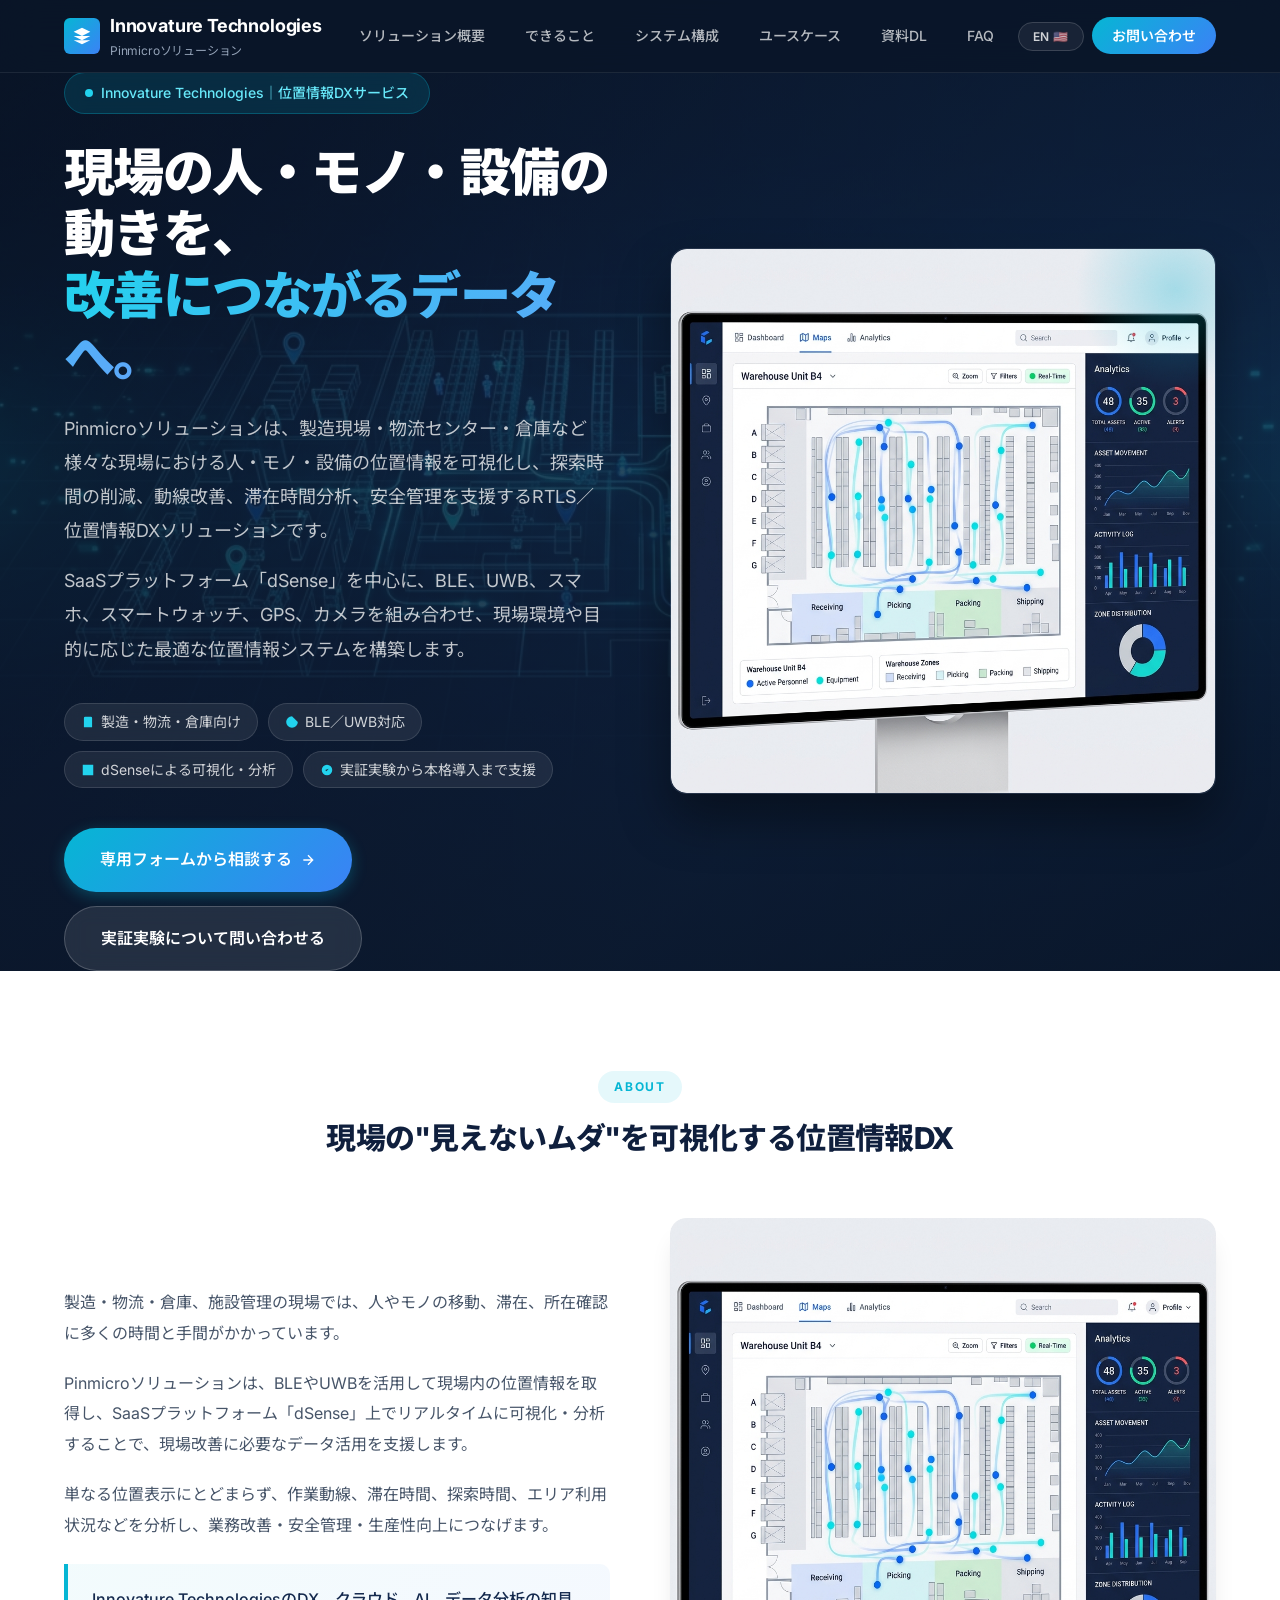
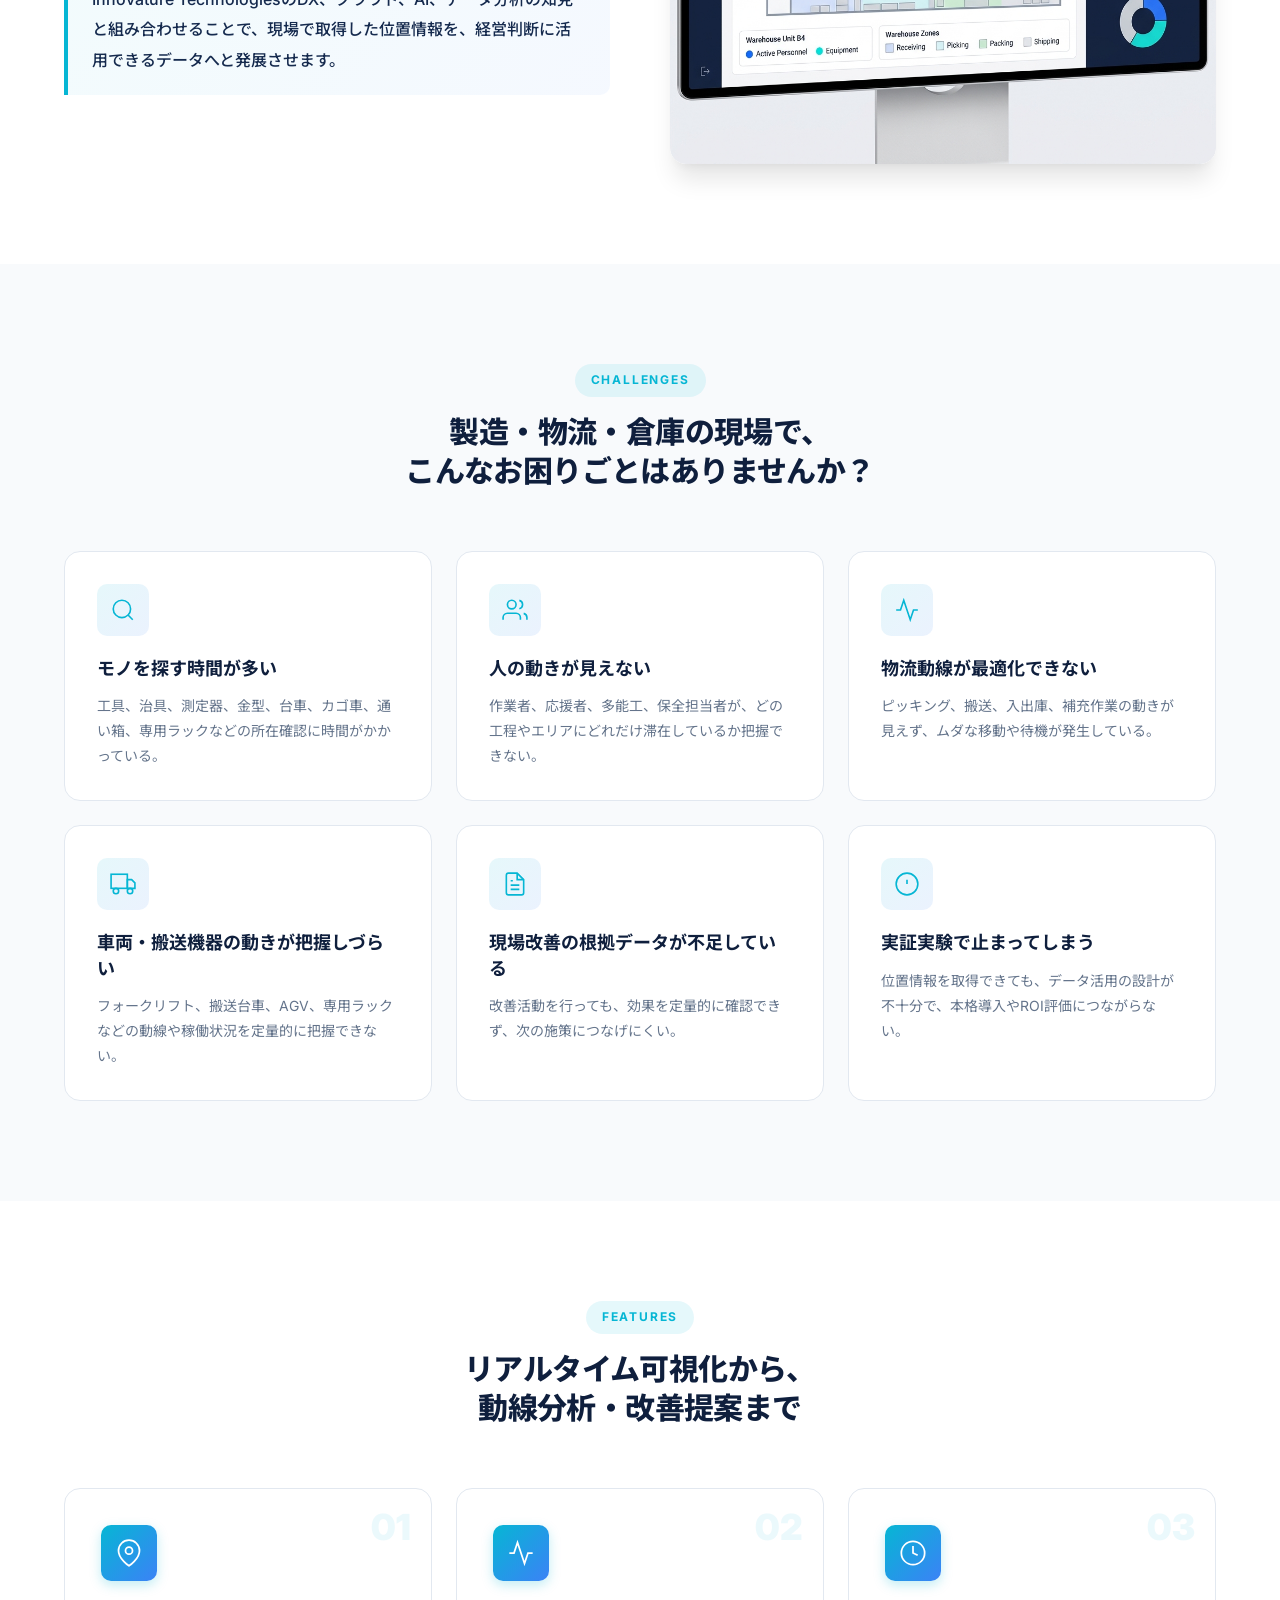
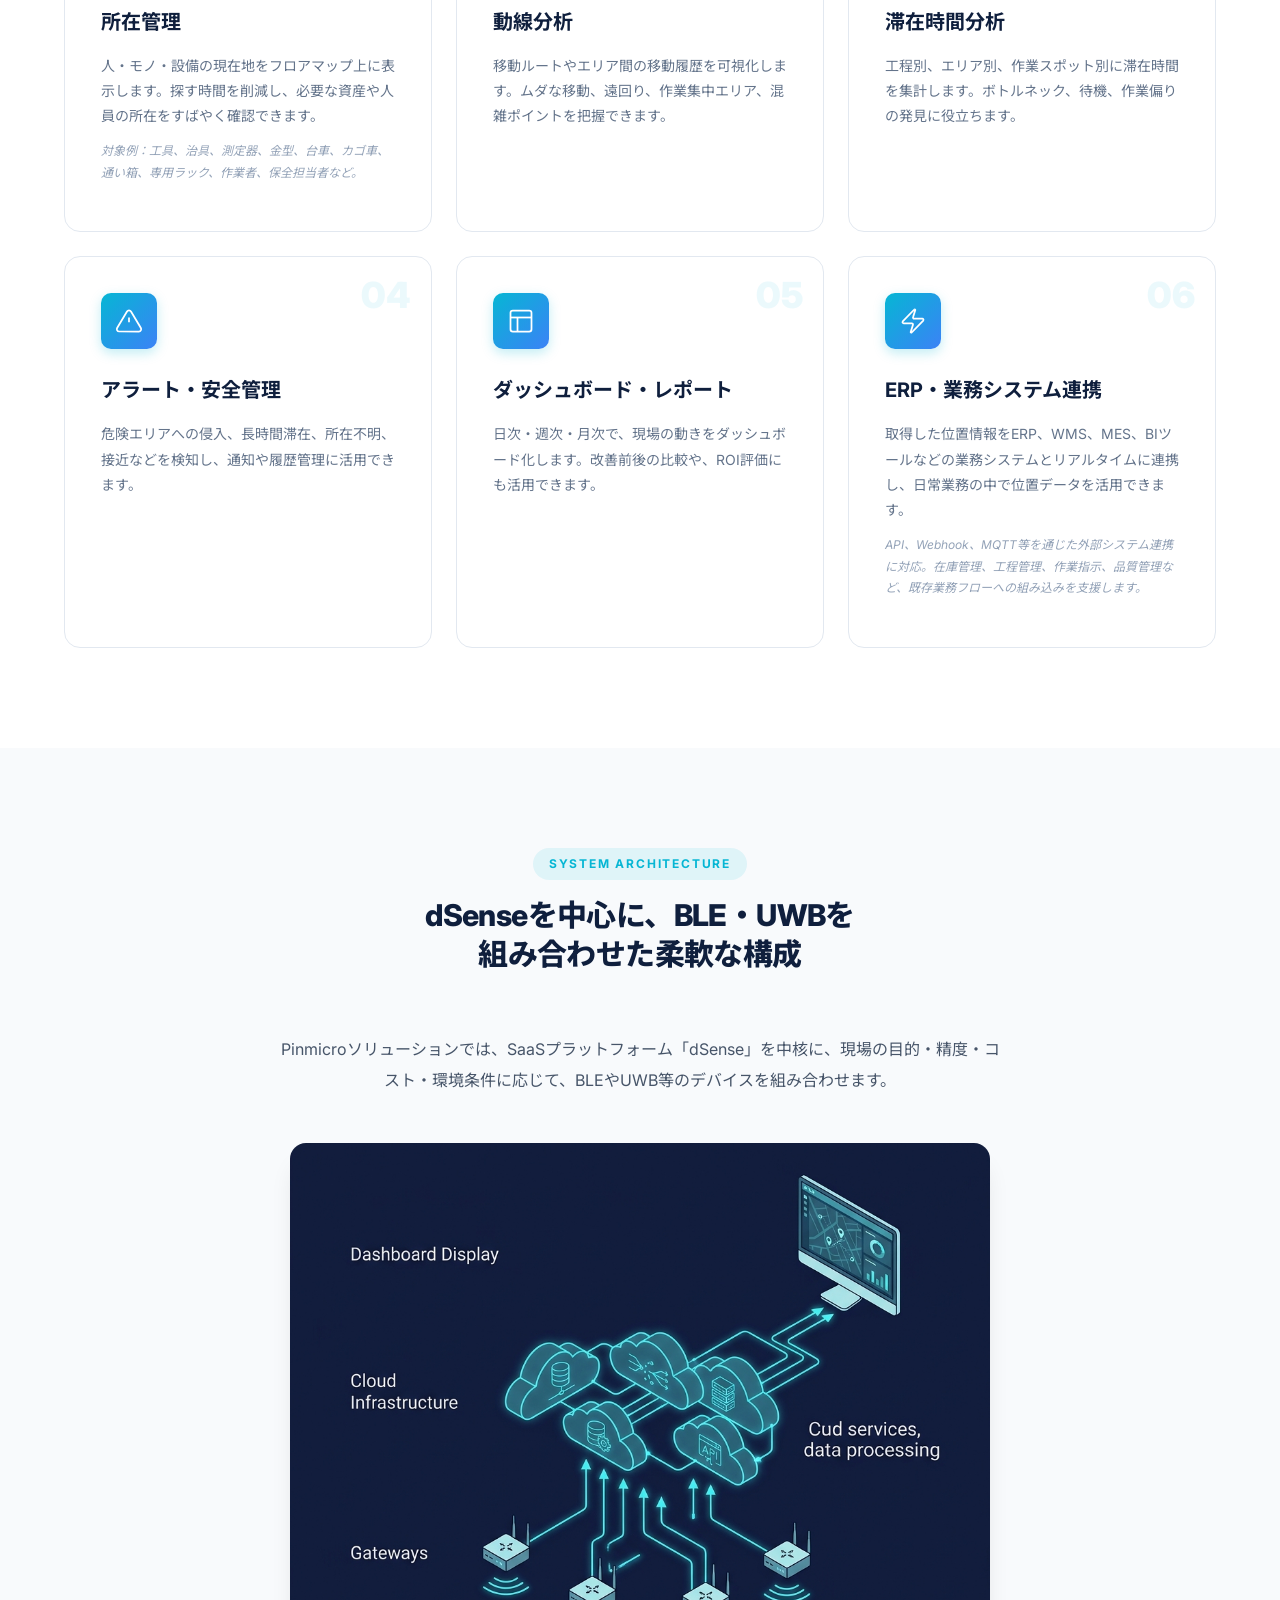
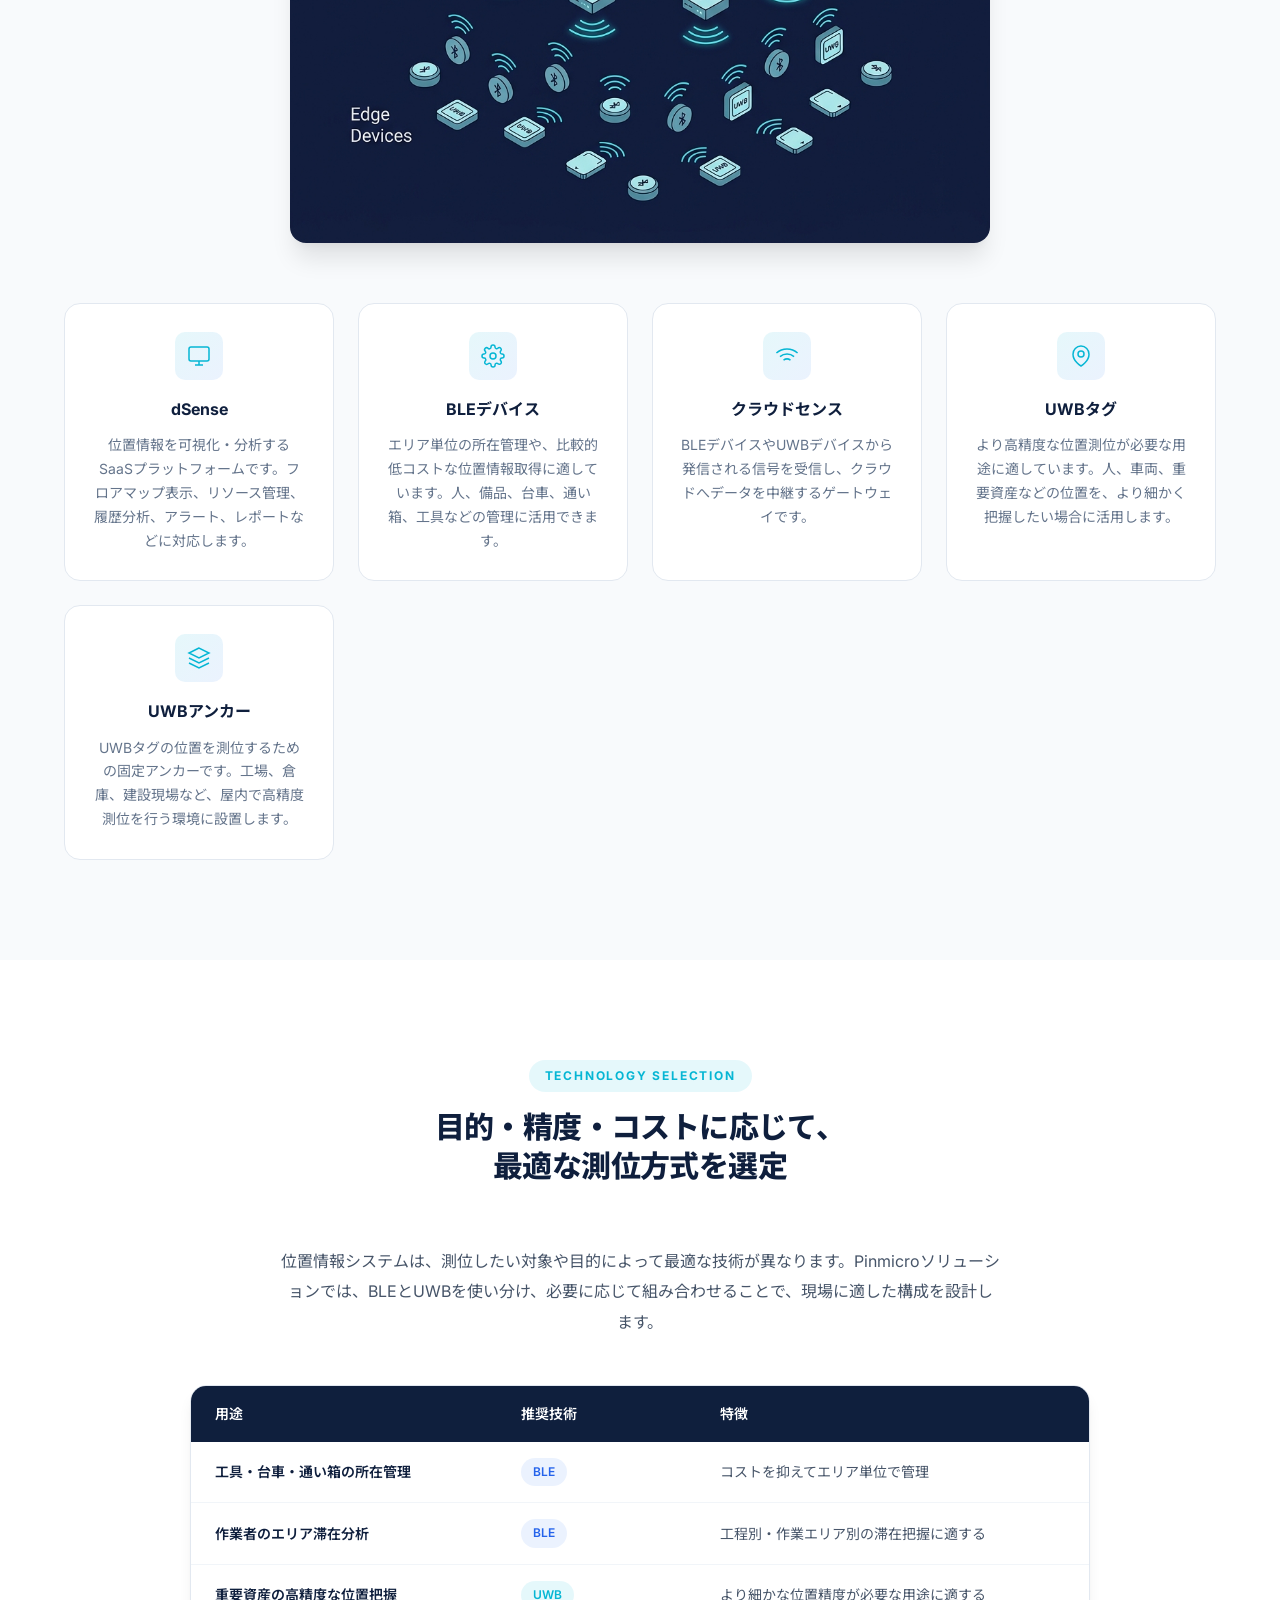
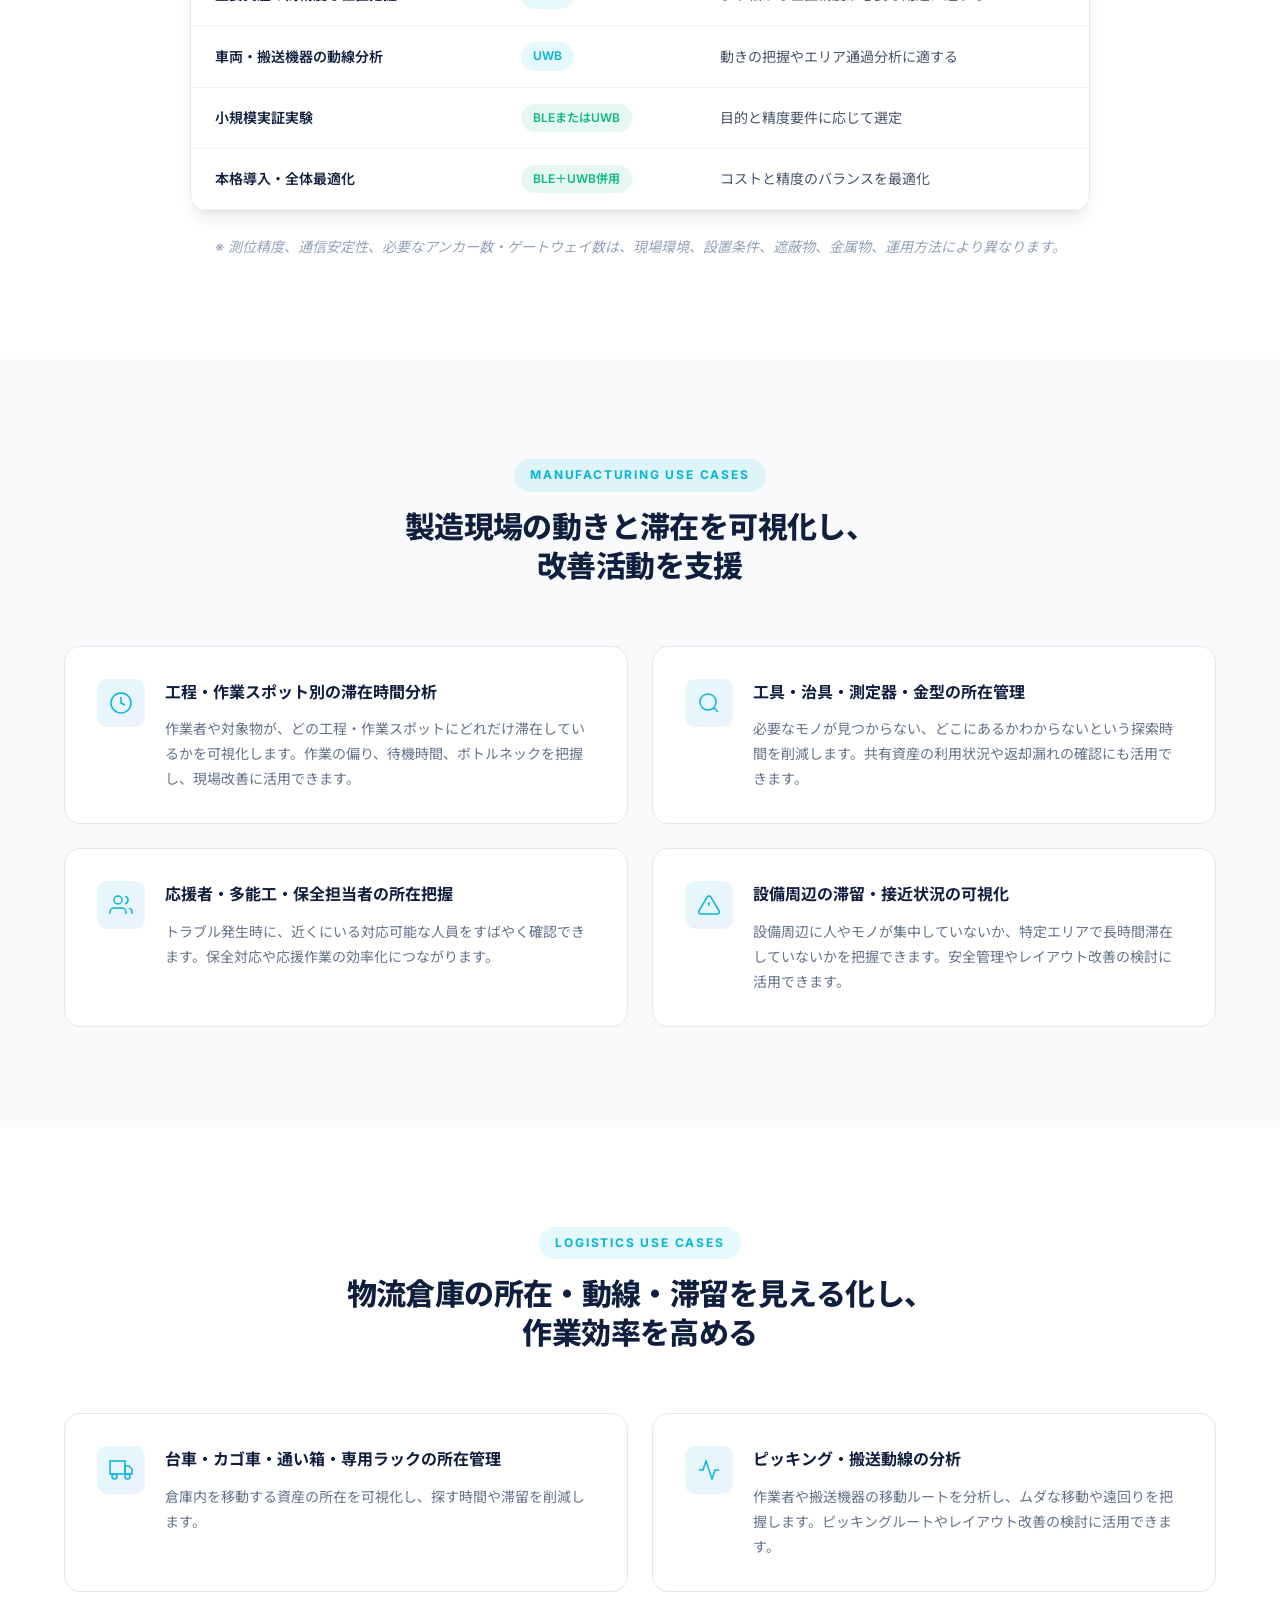
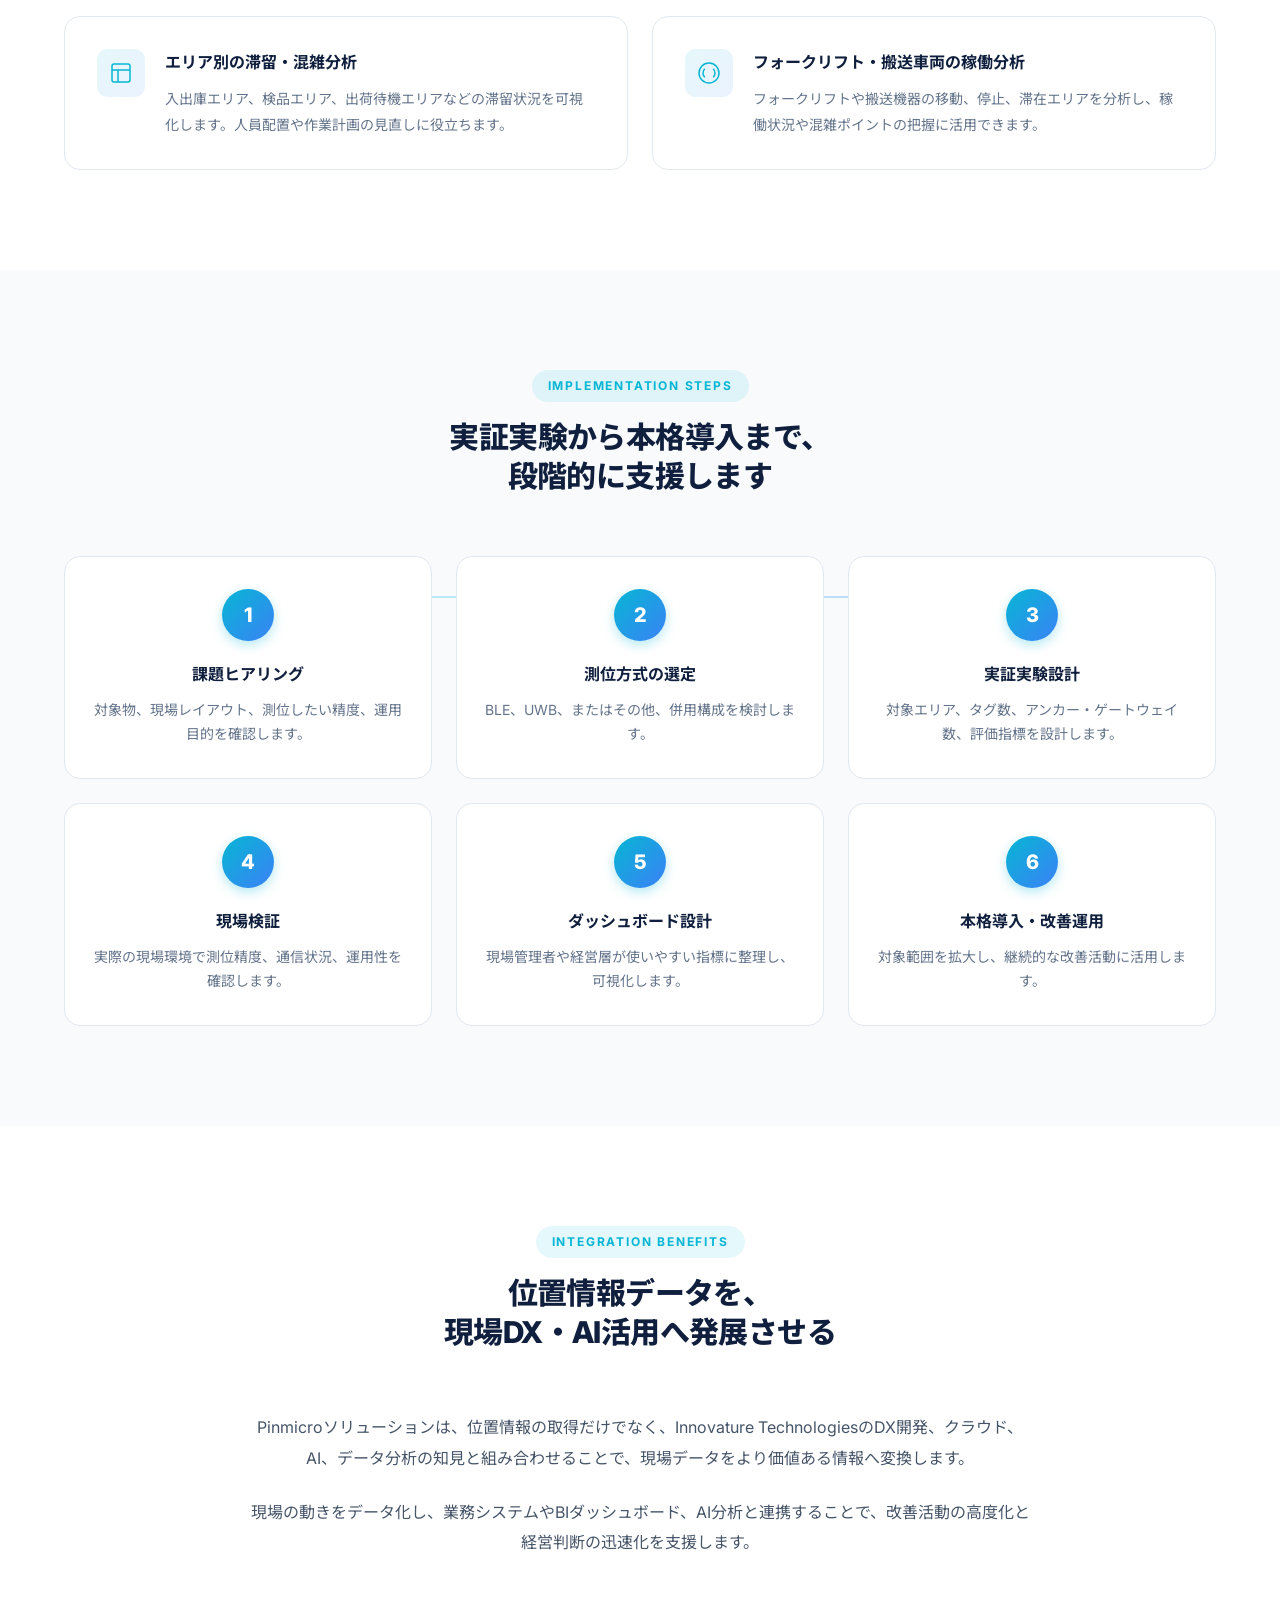
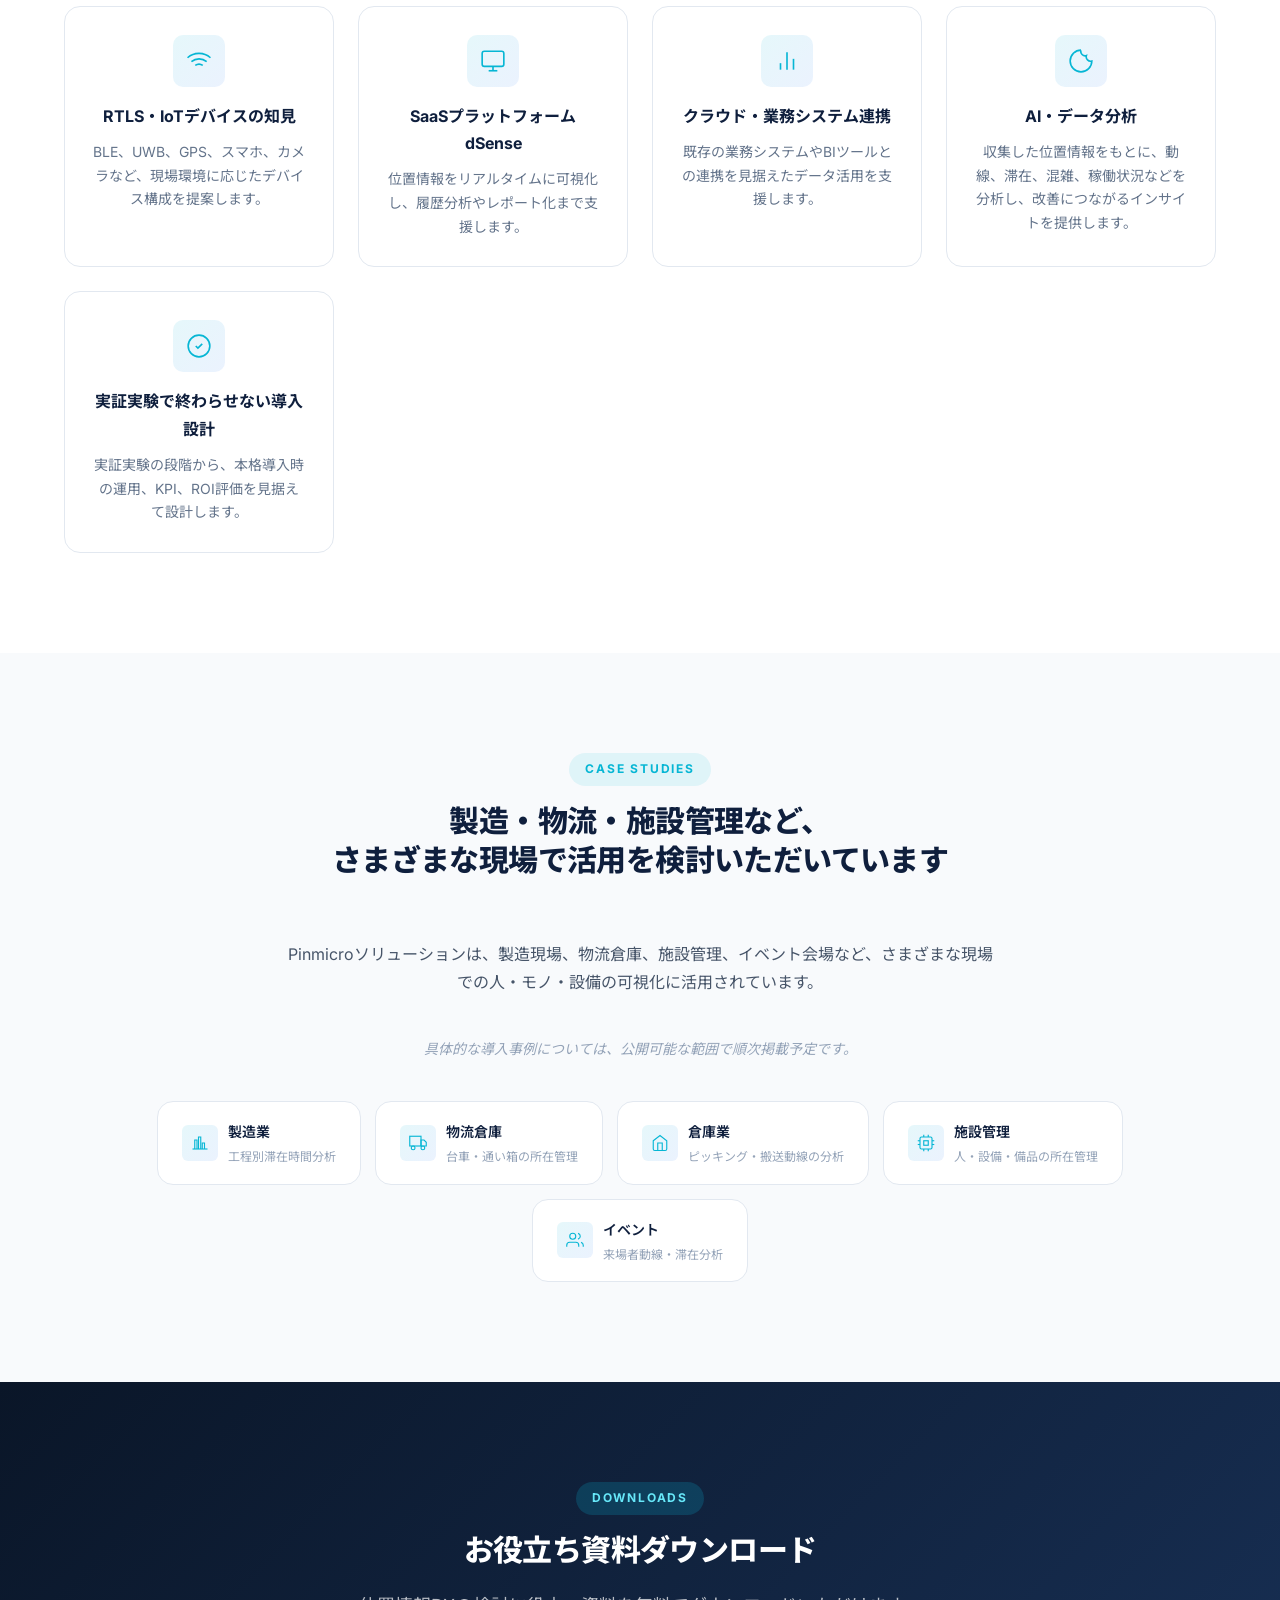
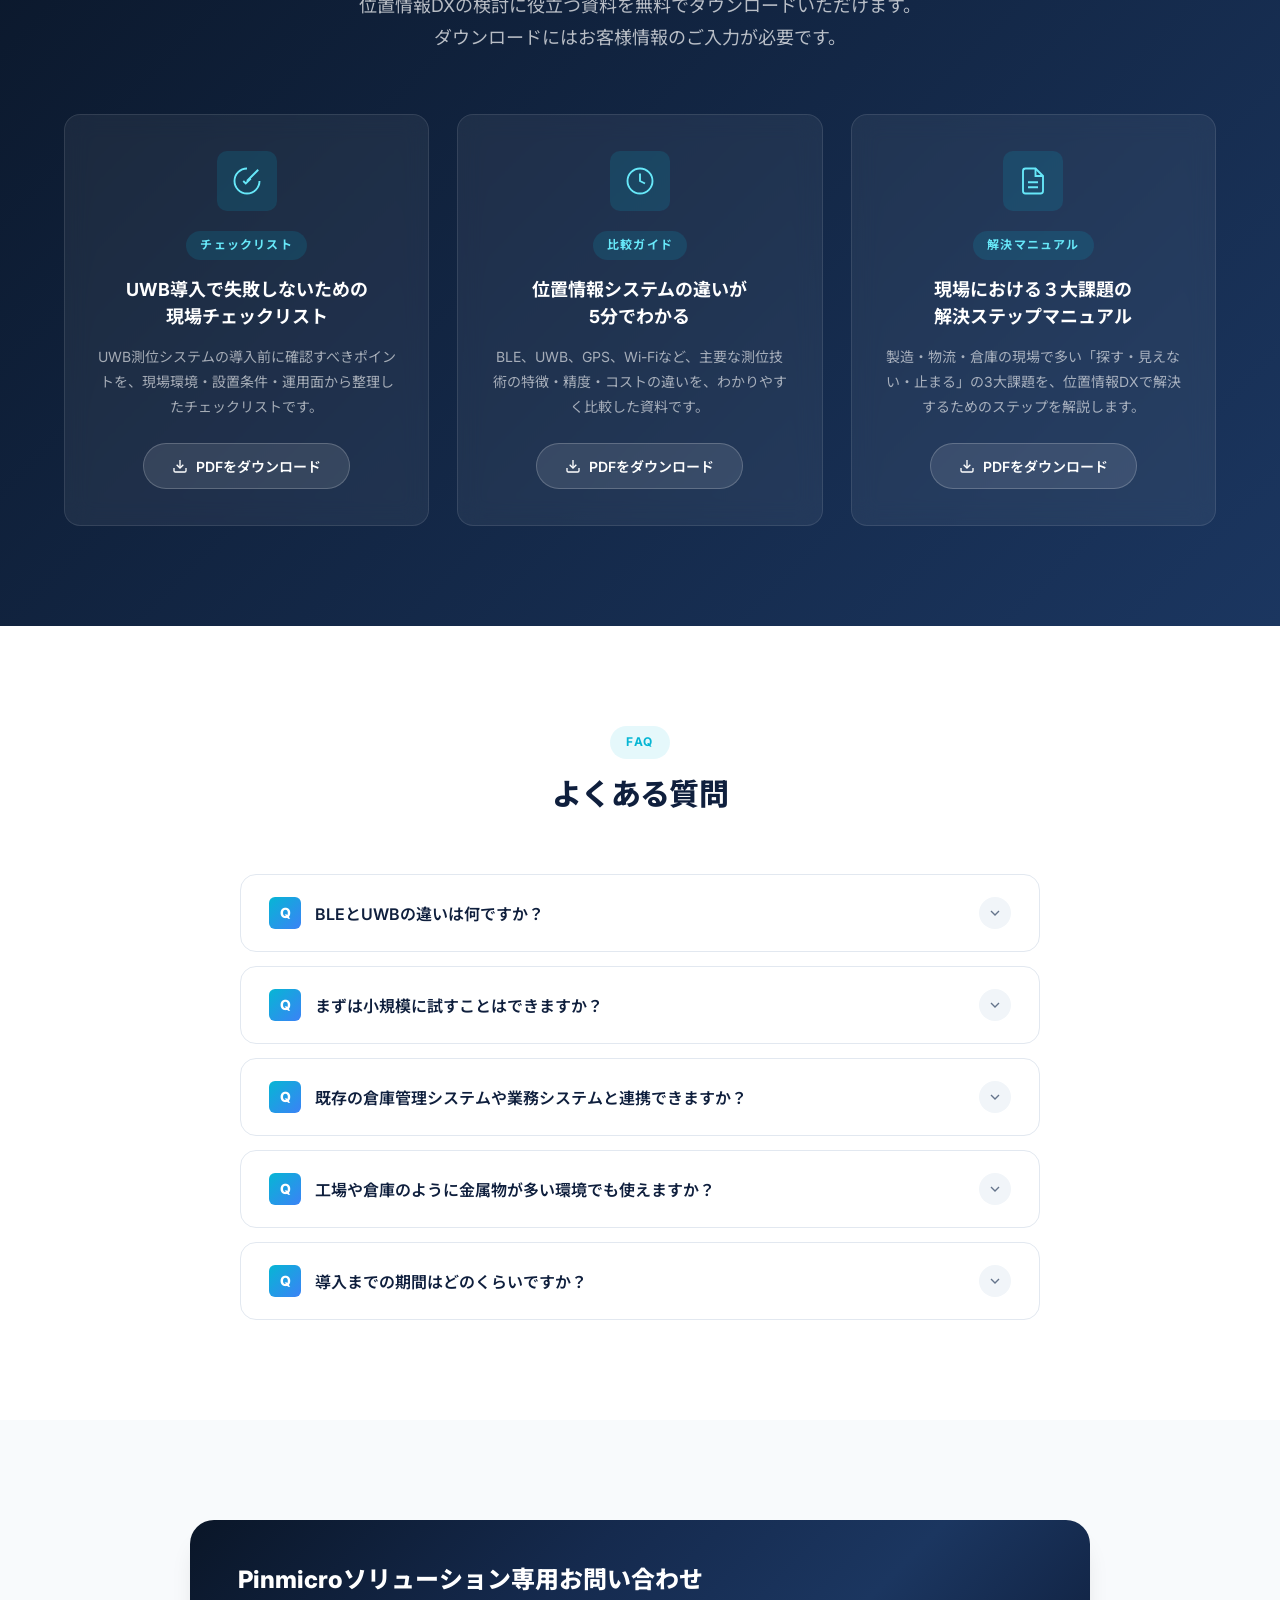
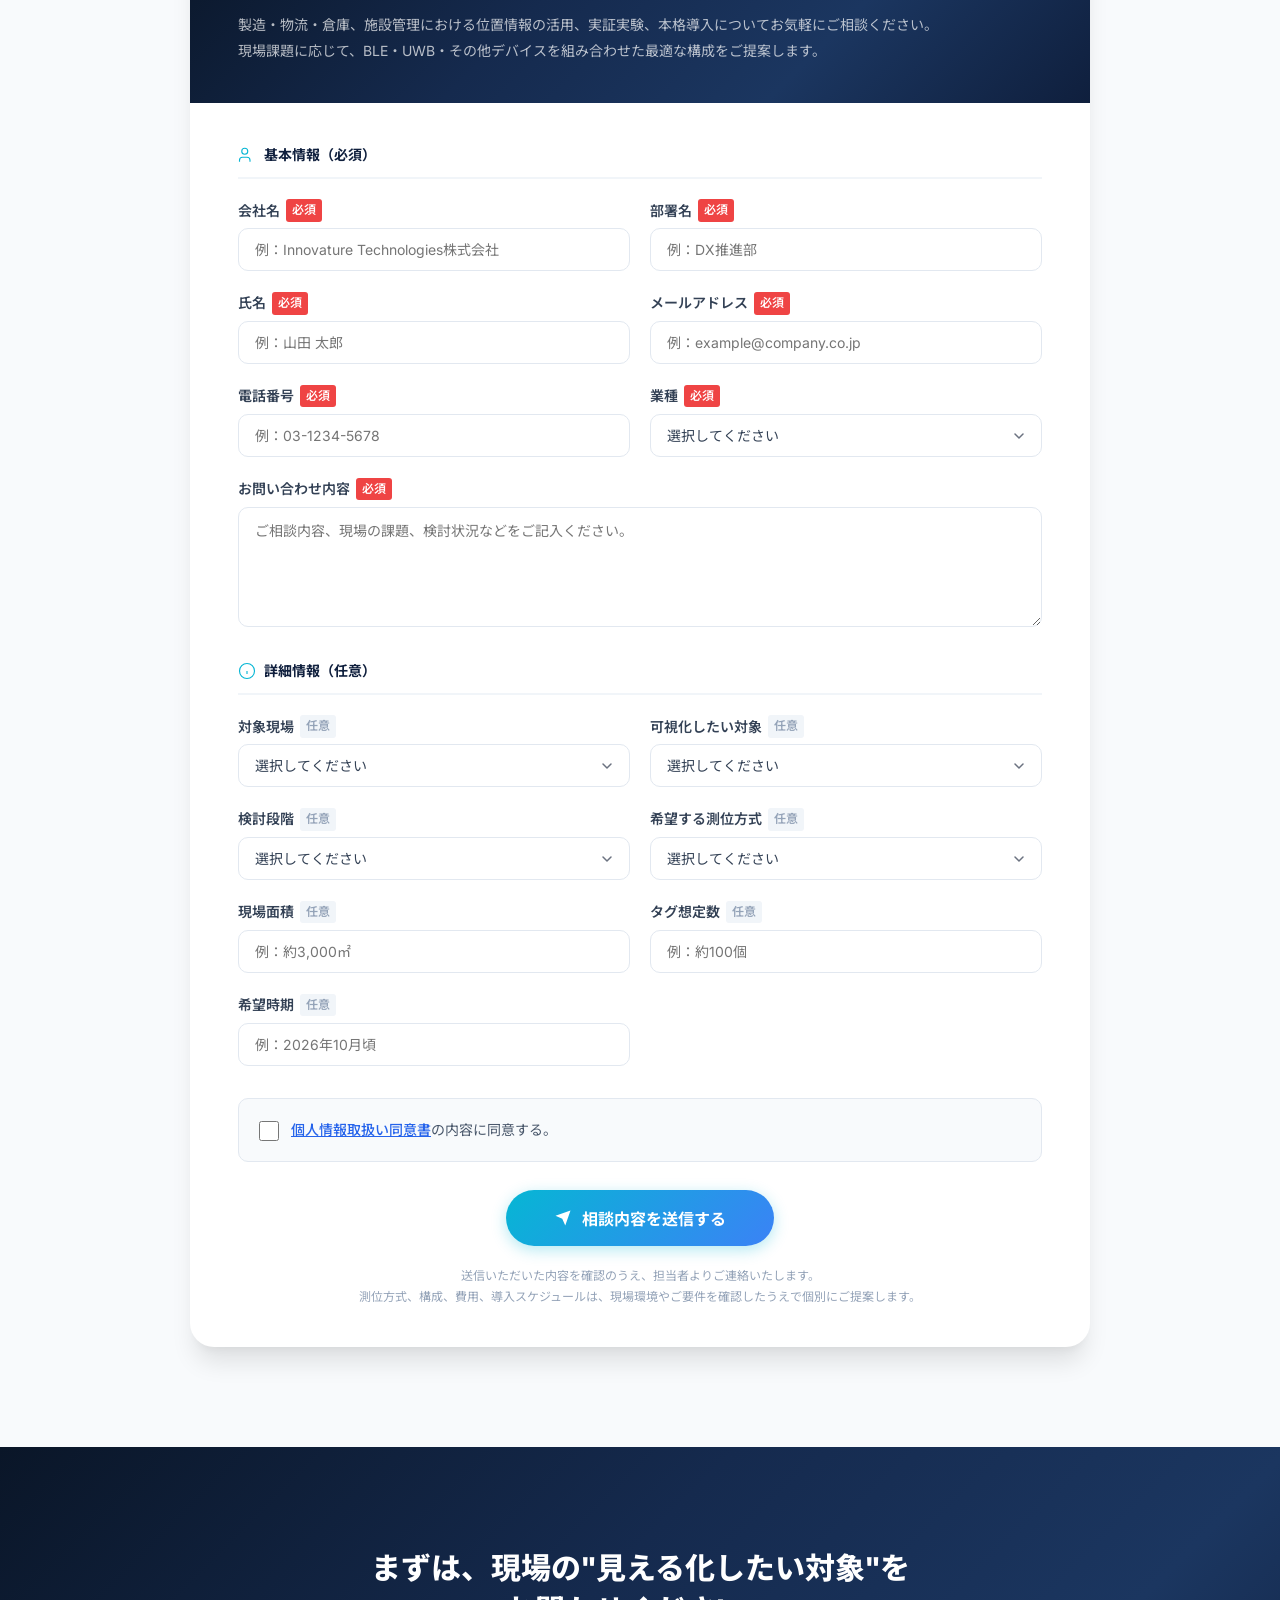
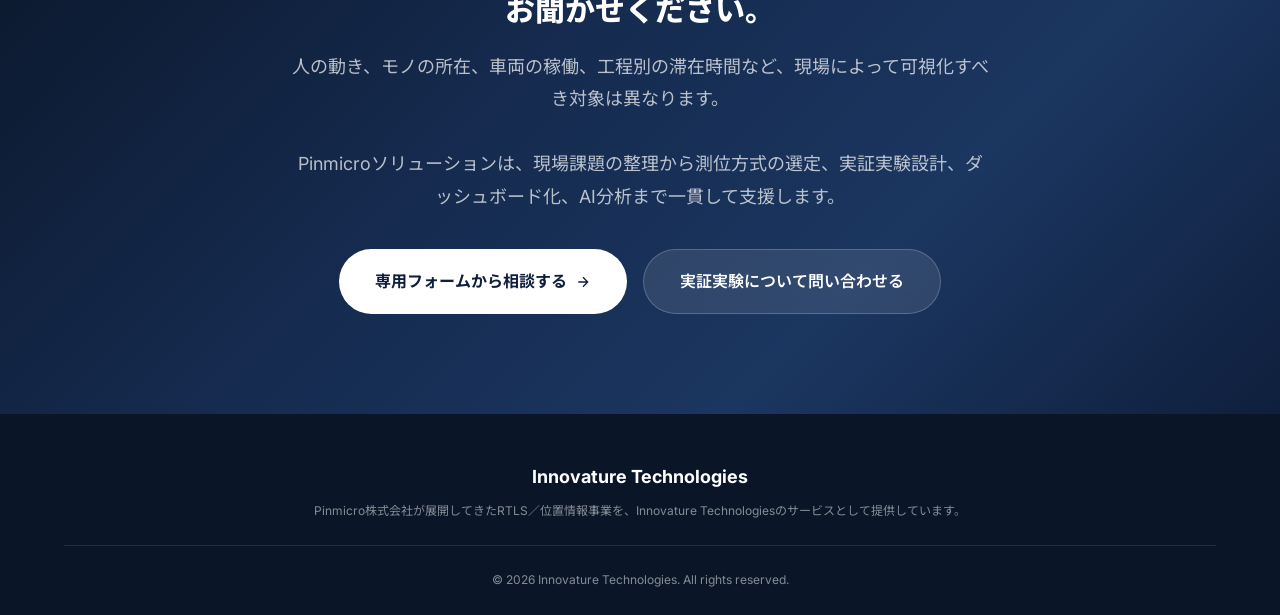
==== commit ca92b015: "資料ダウンロードにフォーム入力を必須化（モーダルフォーム追加）" ====
--- a/index.html
+++ b/index.html
@@ -612,7 +612,7 @@
       <div class="section-header fade-in">
         <span class="section-label">Downloads</span>
         <h2 class="section-title">お役立ち資料ダウンロード</h2>
-        <p class="section-subtitle">位置情報DXの検討に役立つ資料を無料でダウンロードいただけます。</p>
+        <p class="section-subtitle">位置情報DXの検討に役立つ資料を無料でダウンロードいただけます。<br>ダウンロードにはお客様情報のご入力が必要です。</p>
       </div>
       <div class="download-grid">
         <!-- Download 1 -->
@@ -623,10 +623,10 @@
           <div class="download-card-badge">チェックリスト</div>
           <h3>UWB導入で失敗しないための<br>現場チェックリスト</h3>
           <p>UWB測位システムの導入前に確認すべきポイントを、現場環境・設置条件・運用面から整理したチェックリストです。</p>
-          <a href="docs/uwb-checklist.pdf" download class="download-btn">
+          <button type="button" class="download-btn" data-pdf="docs/uwb-checklist.pdf" data-title="UWB導入で失敗しないための現場チェックリスト">
             <svg viewBox="0 0 24 24" fill="none" stroke="currentColor" stroke-width="2"><path d="M21 15v4a2 2 0 0 1-2 2H5a2 2 0 0 1-2-2v-4"/><polyline points="7 10 12 15 17 10"/><line x1="12" y1="15" x2="12" y2="3"/></svg>
             PDFをダウンロード
-          </a>
+          </button>
         </div>
         <!-- Download 2 -->
         <div class="download-card fade-in fade-in-delay-2">
@@ -636,10 +636,10 @@
           <div class="download-card-badge">比較ガイド</div>
           <h3>位置情報システムの違いが<br>5分でわかる</h3>
           <p>BLE、UWB、GPS、Wi-Fiなど、主要な測位技術の特徴・精度・コストの違いを、わかりやすく比較した資料です。</p>
-          <a href="docs/positioning-comparison.pdf" download class="download-btn">
+          <button type="button" class="download-btn" data-pdf="docs/positioning-comparison.pdf" data-title="位置情報システムの違いが5分でわかる">
             <svg viewBox="0 0 24 24" fill="none" stroke="currentColor" stroke-width="2"><path d="M21 15v4a2 2 0 0 1-2 2H5a2 2 0 0 1-2-2v-4"/><polyline points="7 10 12 15 17 10"/><line x1="12" y1="15" x2="12" y2="3"/></svg>
             PDFをダウンロード
-          </a>
+          </button>
         </div>
         <!-- Download 3 -->
         <div class="download-card fade-in fade-in-delay-3">
@@ -649,14 +649,54 @@
           <div class="download-card-badge">解決マニュアル</div>
           <h3>現場における３大課題の<br>解決ステップマニュアル</h3>
           <p>製造・物流・倉庫の現場で多い「探す・見えない・止まる」の3大課題を、位置情報DXで解決するためのステップを解説します。</p>
-          <a href="docs/solution-manual.pdf" download class="download-btn">
+          <button type="button" class="download-btn" data-pdf="docs/solution-manual.pdf" data-title="現場における３大課題の解決ステップマニュアル">
             <svg viewBox="0 0 24 24" fill="none" stroke="currentColor" stroke-width="2"><path d="M21 15v4a2 2 0 0 1-2 2H5a2 2 0 0 1-2-2v-4"/><polyline points="7 10 12 15 17 10"/><line x1="12" y1="15" x2="12" y2="3"/></svg>
             PDFをダウンロード
-          </a>
-        </div>
-      </div>
-    </div>
-  </section>
+          </button>
+        </div>
+      </div>
+    </div>
+  </section>
+
+  <!-- ===== ダウンロードモーダル ===== -->
+  <div class="dl-modal-overlay" id="dl-modal">
+    <div class="dl-modal">
+      <button class="dl-modal-close" id="dl-modal-close" aria-label="閉じる">&times;</button>
+      <div class="dl-modal-header">
+        <h3>資料ダウンロード</h3>
+        <p class="dl-modal-doc" id="dl-modal-doc-name"></p>
+      </div>
+      <form class="dl-modal-form" id="dl-modal-form" novalidate>
+        <input type="hidden" id="dl-target-pdf" name="dl_target_pdf" value="">
+        <div class="dl-modal-field">
+          <label for="dl-company">会社名 <span class="form-required">必須</span></label>
+          <input type="text" class="form-input" id="dl-company" name="dl_company" placeholder="例：Innovature Technologies株式会社" required>
+        </div>
+        <div class="dl-modal-field">
+          <label for="dl-name">氏名 <span class="form-required">必須</span></label>
+          <input type="text" class="form-input" id="dl-name" name="dl_name" placeholder="例：山田 太郎" required>
+        </div>
+        <div class="dl-modal-field">
+          <label for="dl-email">メールアドレス <span class="form-required">必須</span></label>
+          <input type="email" class="form-input" id="dl-email" name="dl_email" placeholder="例：example@company.co.jp" required>
+        </div>
+        <div class="dl-modal-field">
+          <label for="dl-phone">電話番号 <span class="form-required">必須</span></label>
+          <input type="tel" class="form-input" id="dl-phone" name="dl_phone" placeholder="例：03-1234-5678" required>
+        </div>
+        <div class="form-consent" style="margin: 20px 0; padding: 16px;">
+          <input type="checkbox" id="dl-consent" name="dl_consent" required>
+          <label for="dl-consent">
+            <a href="https://pinmicro.jp/%e5%80%8b%e4%ba%ba%e6%83%85%e5%a0%b1%e5%8f%96%e6%89%b1%e3%81%84%e5%90%8c%e6%84%8f%e6%9b%b8" target="_blank" rel="noopener noreferrer">個人情報取扱い同意書</a>の内容に同意する。
+          </label>
+        </div>
+        <button type="submit" class="form-submit-btn" style="width:100%;">
+          <svg viewBox="0 0 24 24" fill="none" stroke="currentColor" stroke-width="2"><path d="M21 15v4a2 2 0 0 1-2 2H5a2 2 0 0 1-2-2v-4"/><polyline points="7 10 12 15 17 10"/><line x1="12" y1="15" x2="12" y2="3"/></svg>
+          入力してダウンロード
+        </button>
+      </form>
+    </div>
+  </div>
 
   <!-- ===== 13. よくある質問 ===== -->
   <section class="section" id="faq">
--- a/styles.css
+++ b/styles.css
@@ -1469,6 +1469,96 @@
   line-height: 1.9;
 }
 
+/* ---------- Download Modal ---------- */
+.dl-modal-overlay {
+  position: fixed;
+  inset: 0;
+  z-index: 9999;
+  background: rgba(0, 0, 0, 0.7);
+  backdrop-filter: blur(6px);
+  display: flex;
+  align-items: center;
+  justify-content: center;
+  opacity: 0;
+  visibility: hidden;
+  transition: all 0.3s ease;
+  padding: 20px;
+}
+
+.dl-modal-overlay.active {
+  opacity: 1;
+  visibility: visible;
+}
+
+.dl-modal {
+  background: var(--color-navy-800);
+  border: 1px solid rgba(255, 255, 255, 0.12);
+  border-radius: var(--radius-lg);
+  padding: 40px;
+  max-width: 480px;
+  width: 100%;
+  position: relative;
+  transform: translateY(20px) scale(0.97);
+  transition: transform 0.3s ease;
+  box-shadow: 0 25px 60px rgba(0, 0, 0, 0.5);
+}
+
+.dl-modal-overlay.active .dl-modal {
+  transform: translateY(0) scale(1);
+}
+
+.dl-modal-close {
+  position: absolute;
+  top: 16px;
+  right: 20px;
+  background: none;
+  border: none;
+  color: rgba(255, 255, 255, 0.5);
+  font-size: 28px;
+  cursor: pointer;
+  transition: color var(--transition-fast);
+  line-height: 1;
+}
+
+.dl-modal-close:hover {
+  color: var(--color-white);
+}
+
+.dl-modal-header h3 {
+  font-size: var(--font-size-xl);
+  font-weight: 700;
+  color: var(--color-white);
+  margin-bottom: 8px;
+}
+
+.dl-modal-doc {
+  font-size: var(--font-size-sm);
+  color: var(--color-cyan-300);
+  margin-bottom: 28px;
+  padding: 10px 16px;
+  background: rgba(6, 182, 212, 0.1);
+  border-radius: var(--radius-md);
+  border-left: 3px solid var(--color-cyan-400);
+}
+
+.dl-modal-field {
+  margin-bottom: 18px;
+}
+
+.dl-modal-field label {
+  display: block;
+  font-size: var(--font-size-sm);
+  font-weight: 600;
+  color: rgba(255, 255, 255, 0.8);
+  margin-bottom: 6px;
+}
+
+@media (max-width: 768px) {
+  .dl-modal {
+    padding: 28px 20px;
+  }
+}
+
 /* ---------- Contact Form ---------- */
 .contact-section {
   padding: 100px 0;
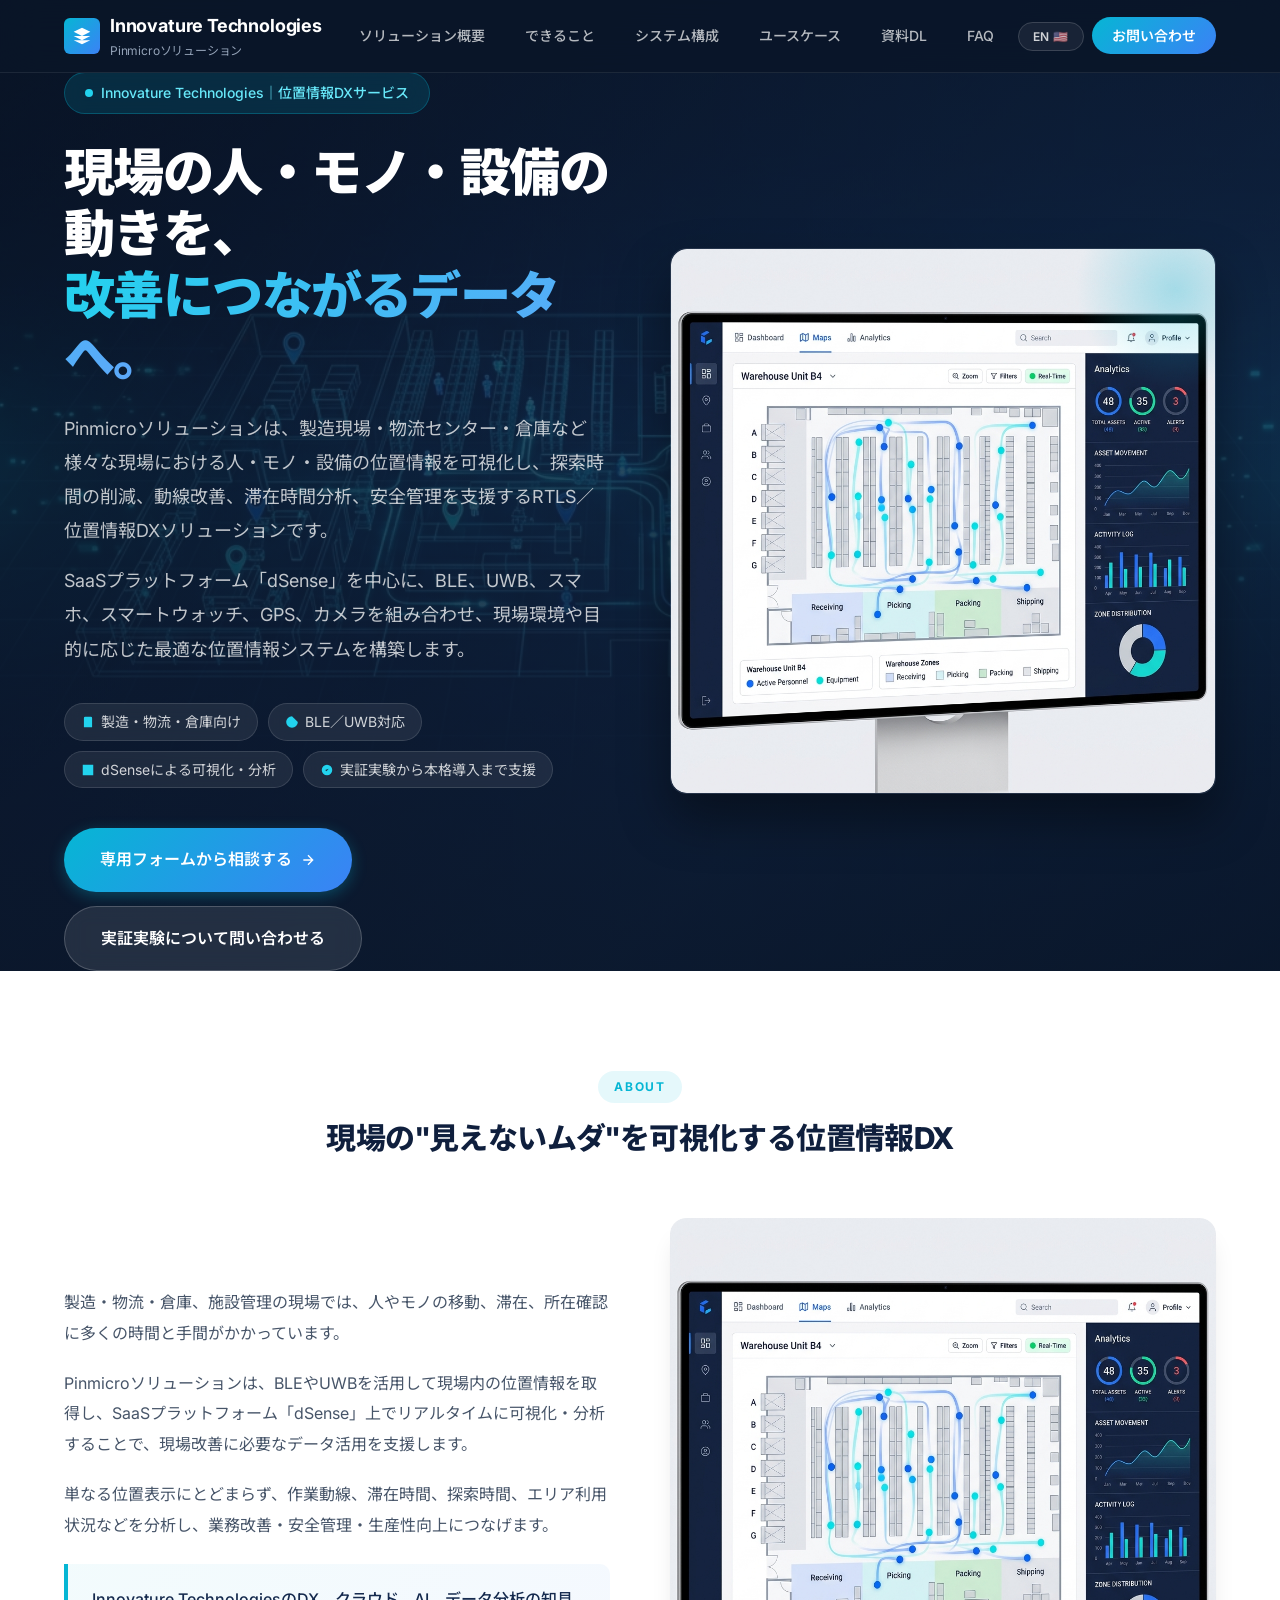
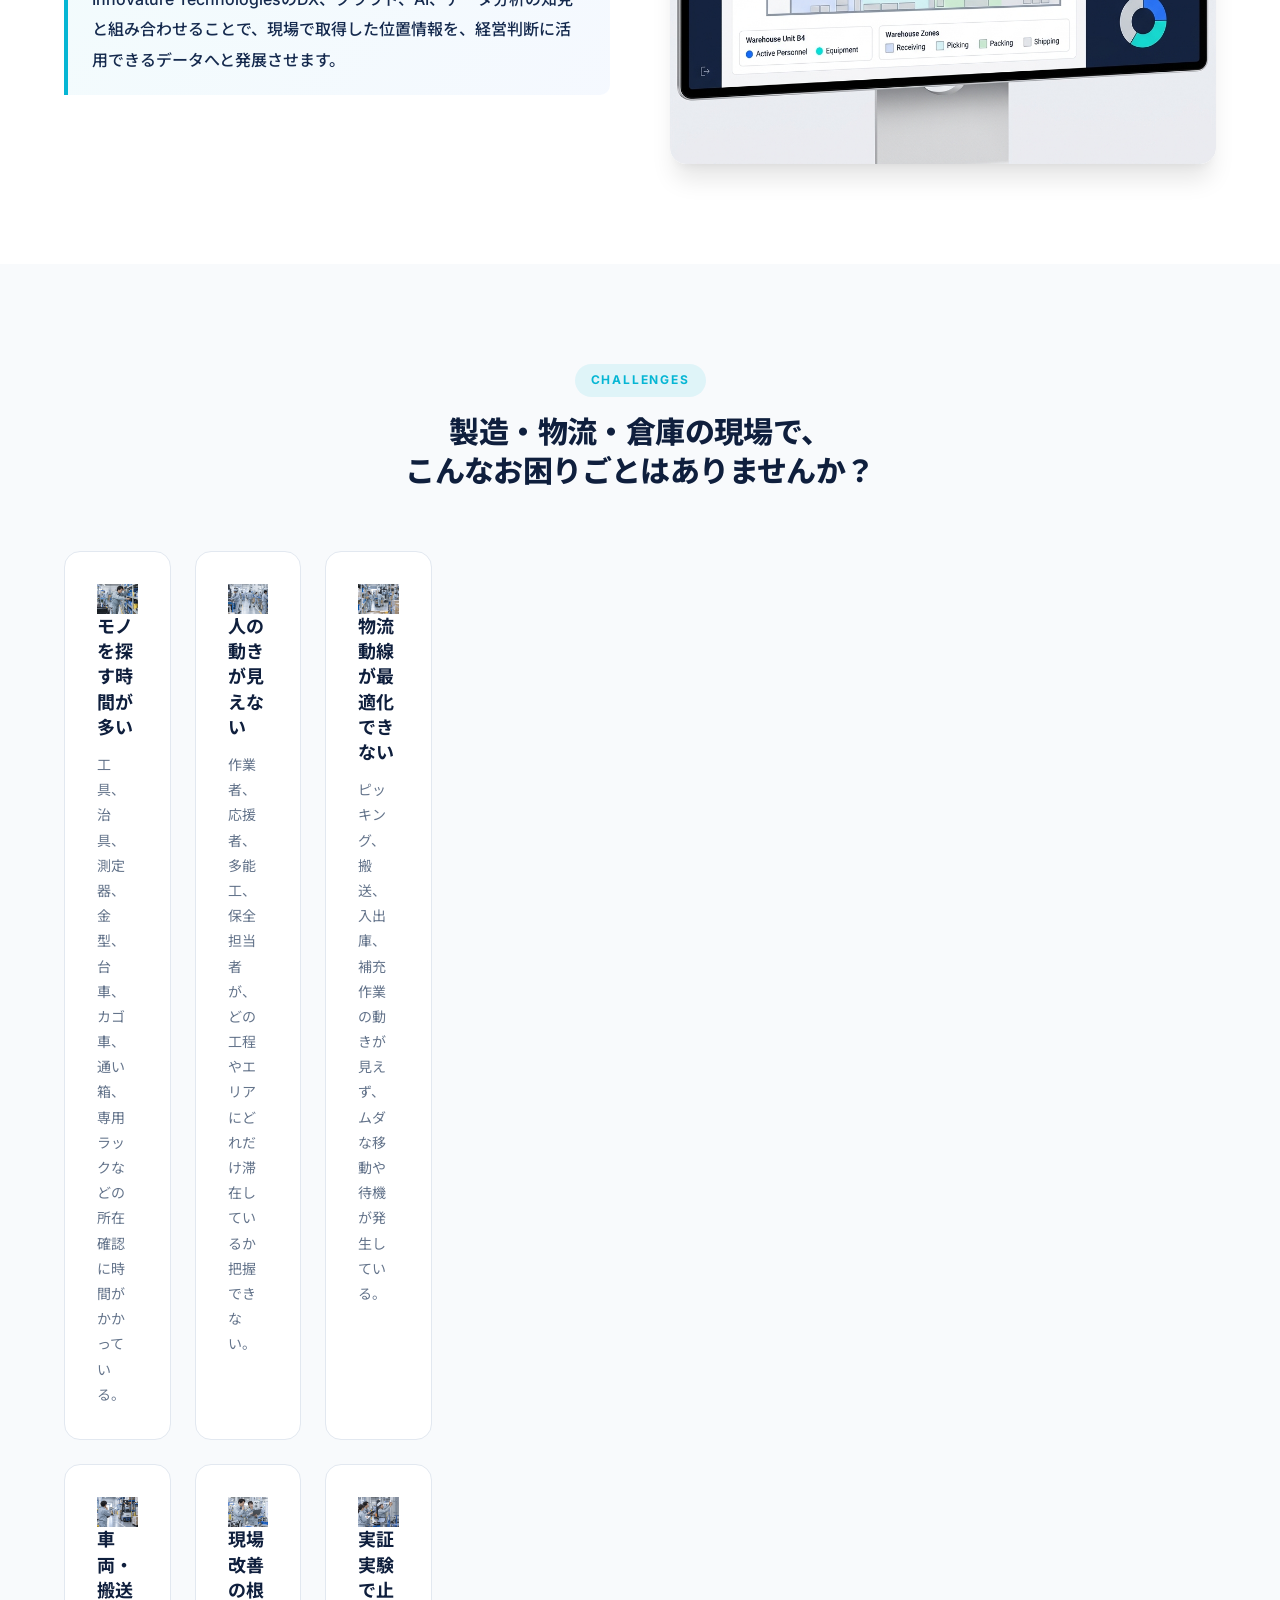
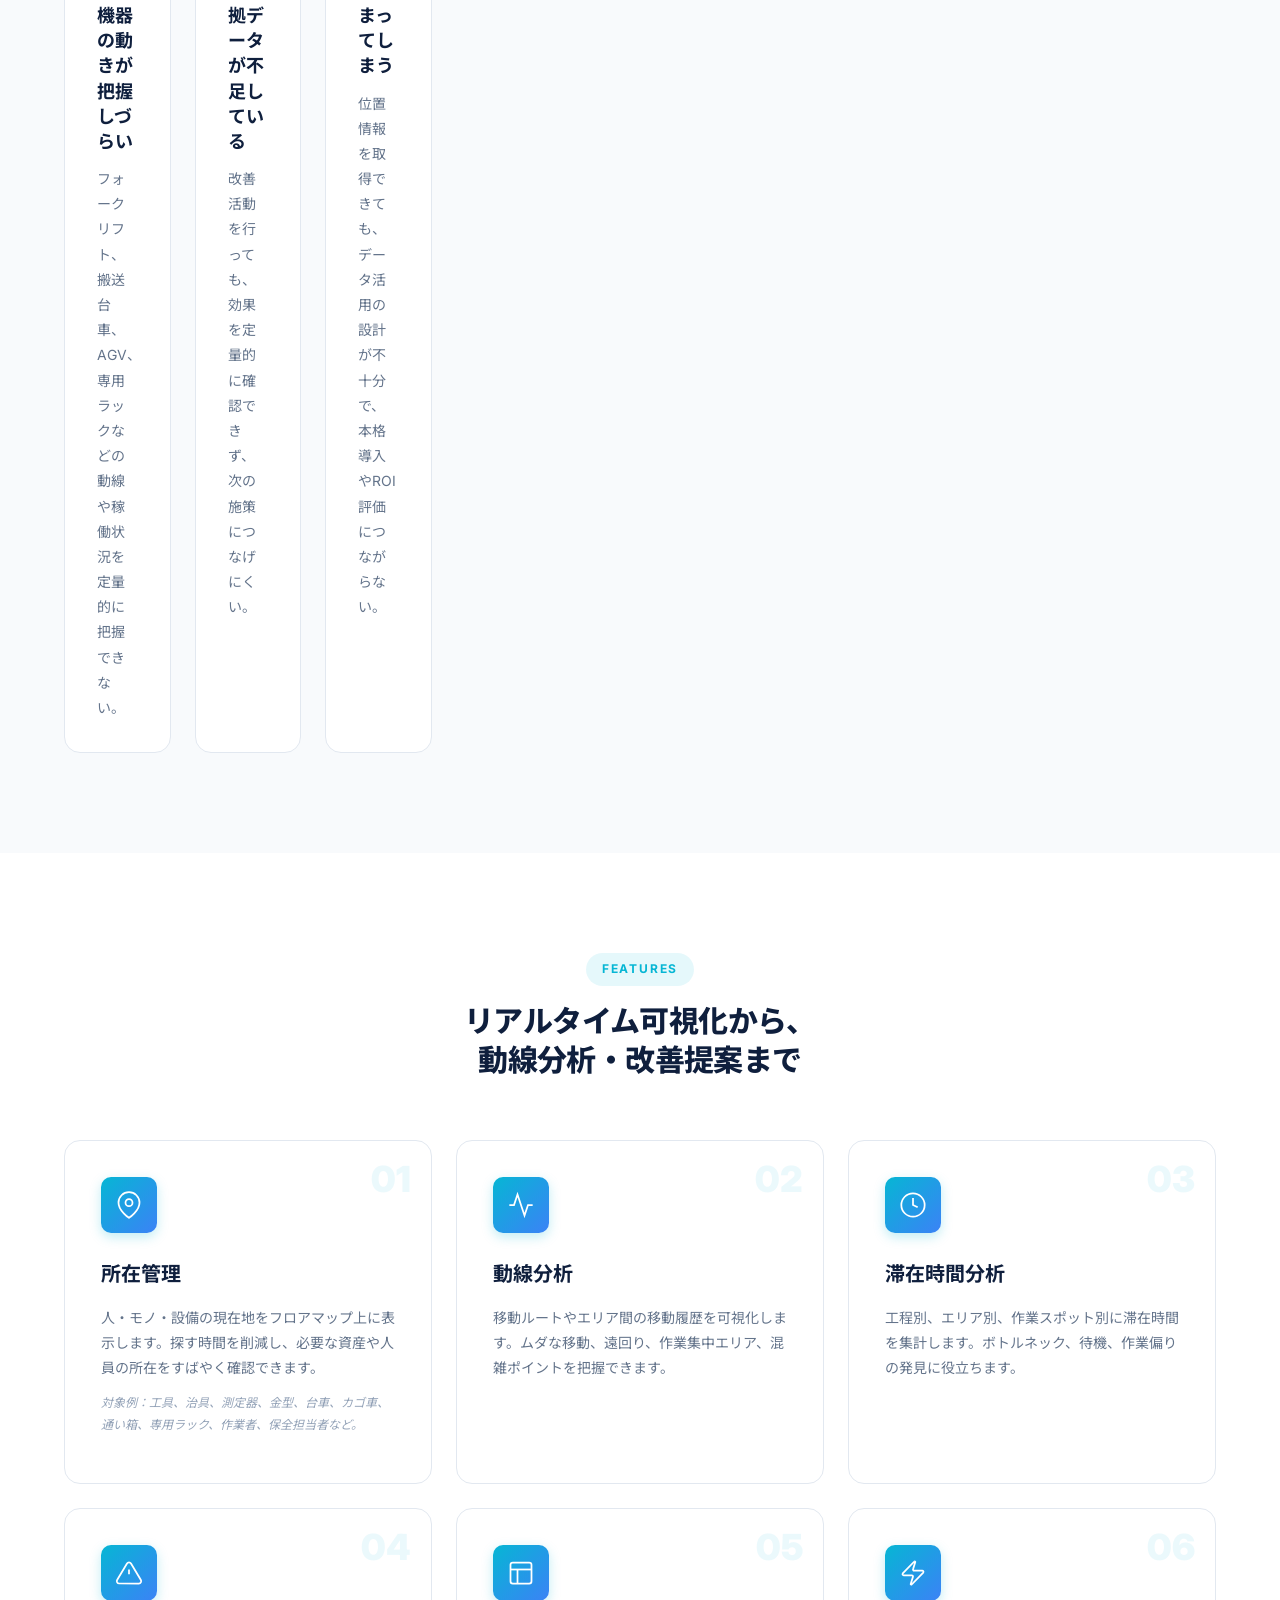
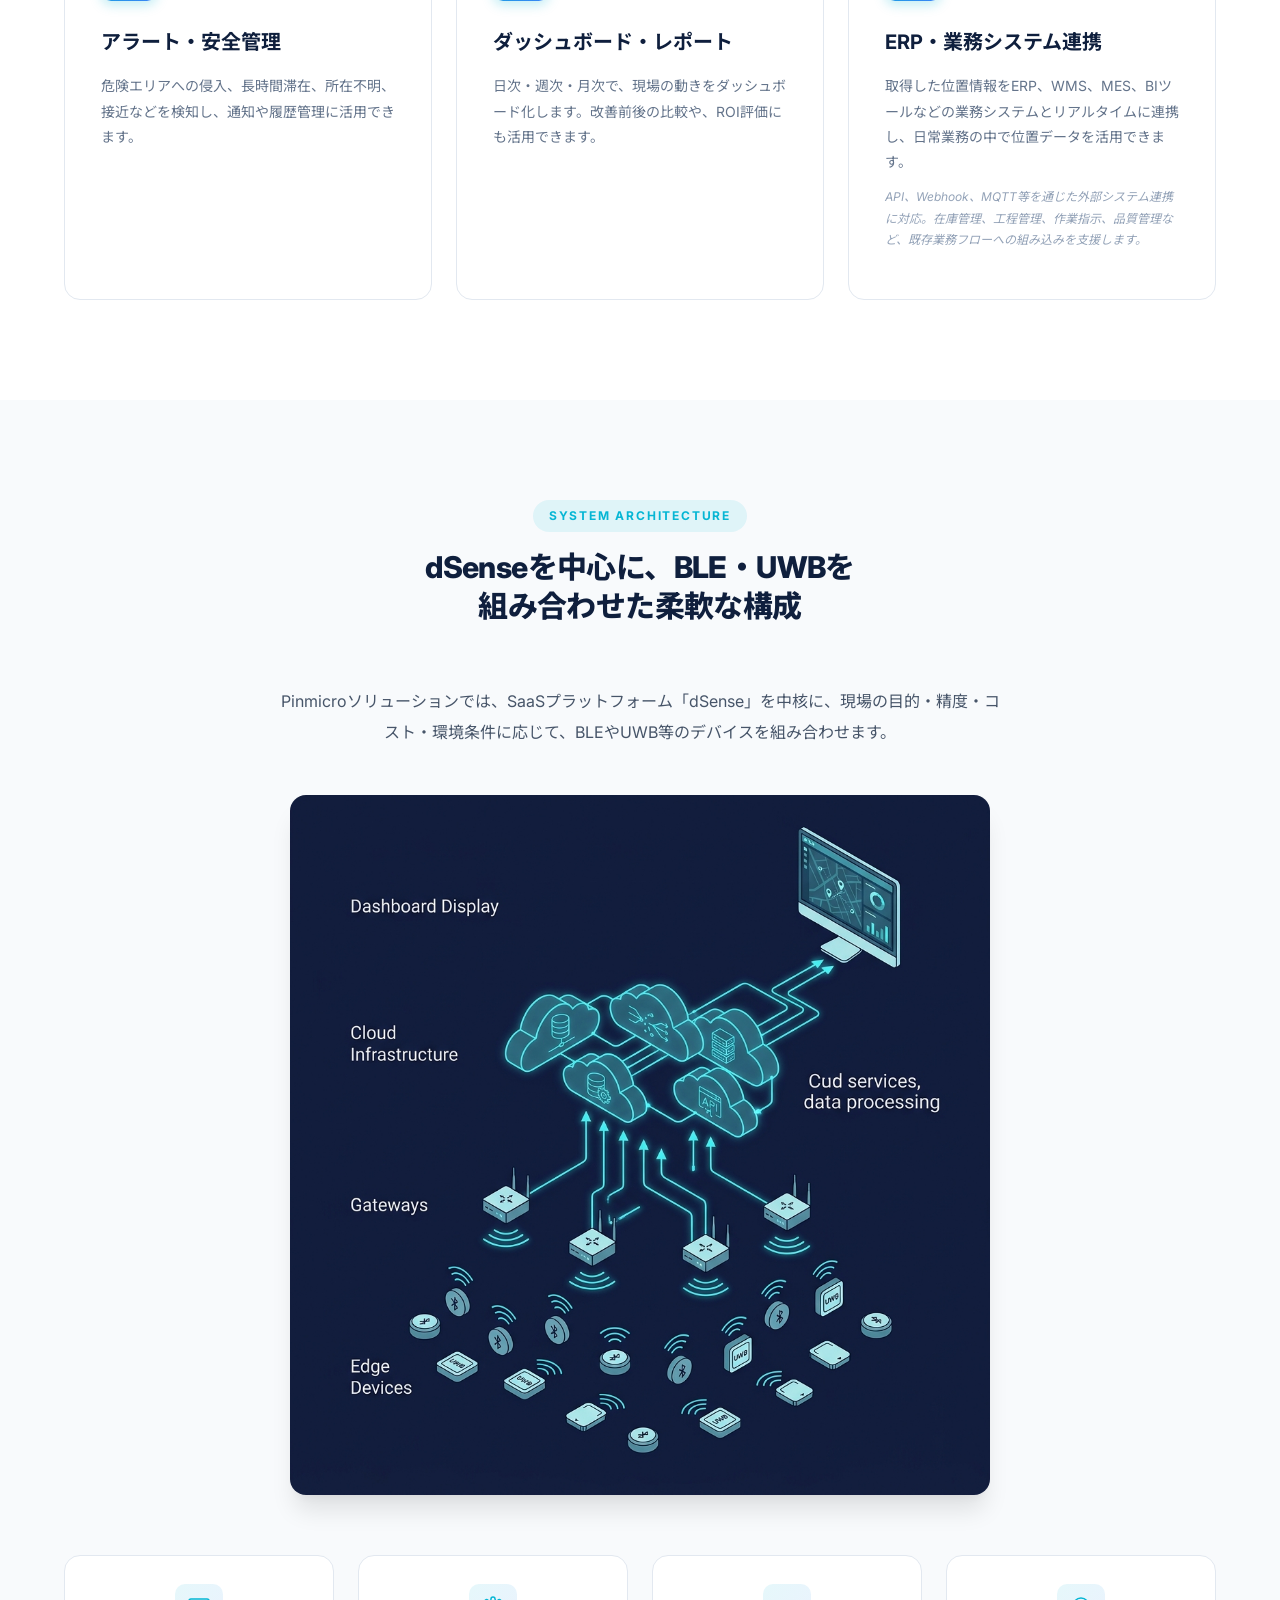
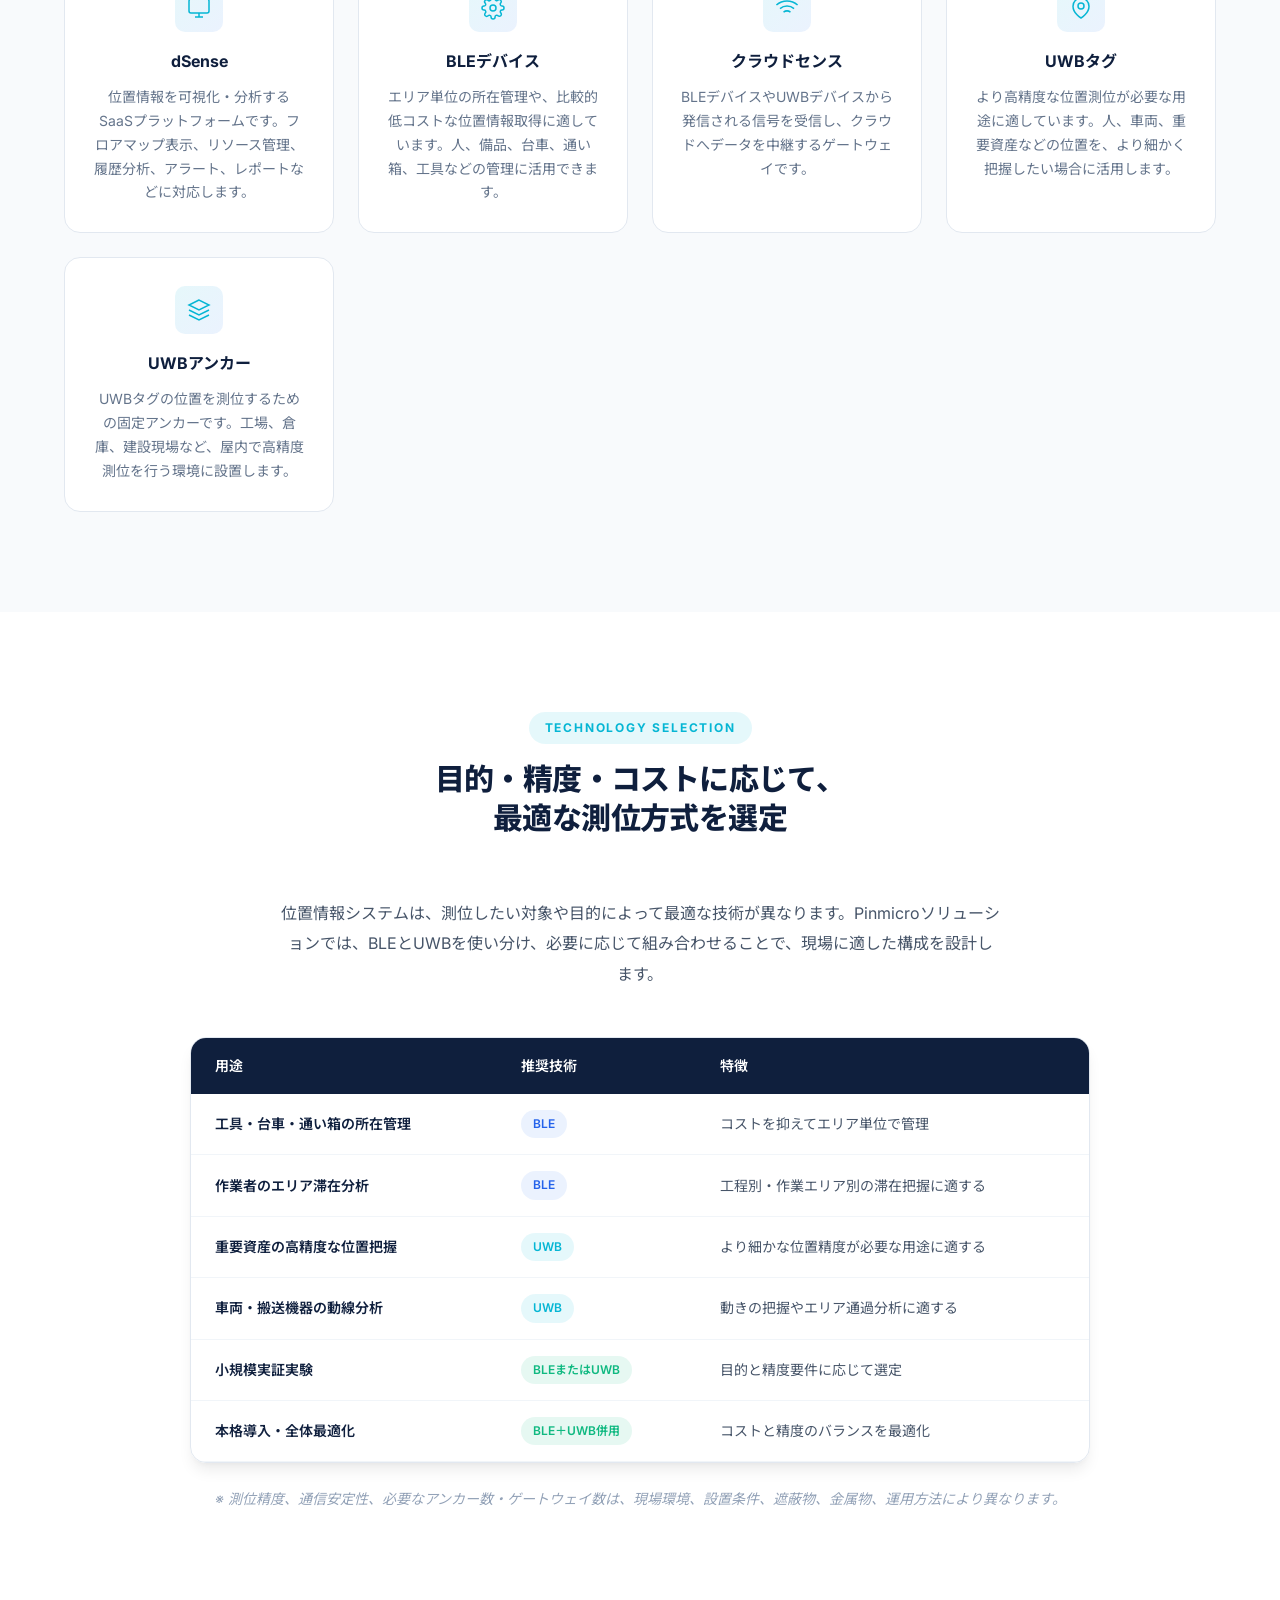
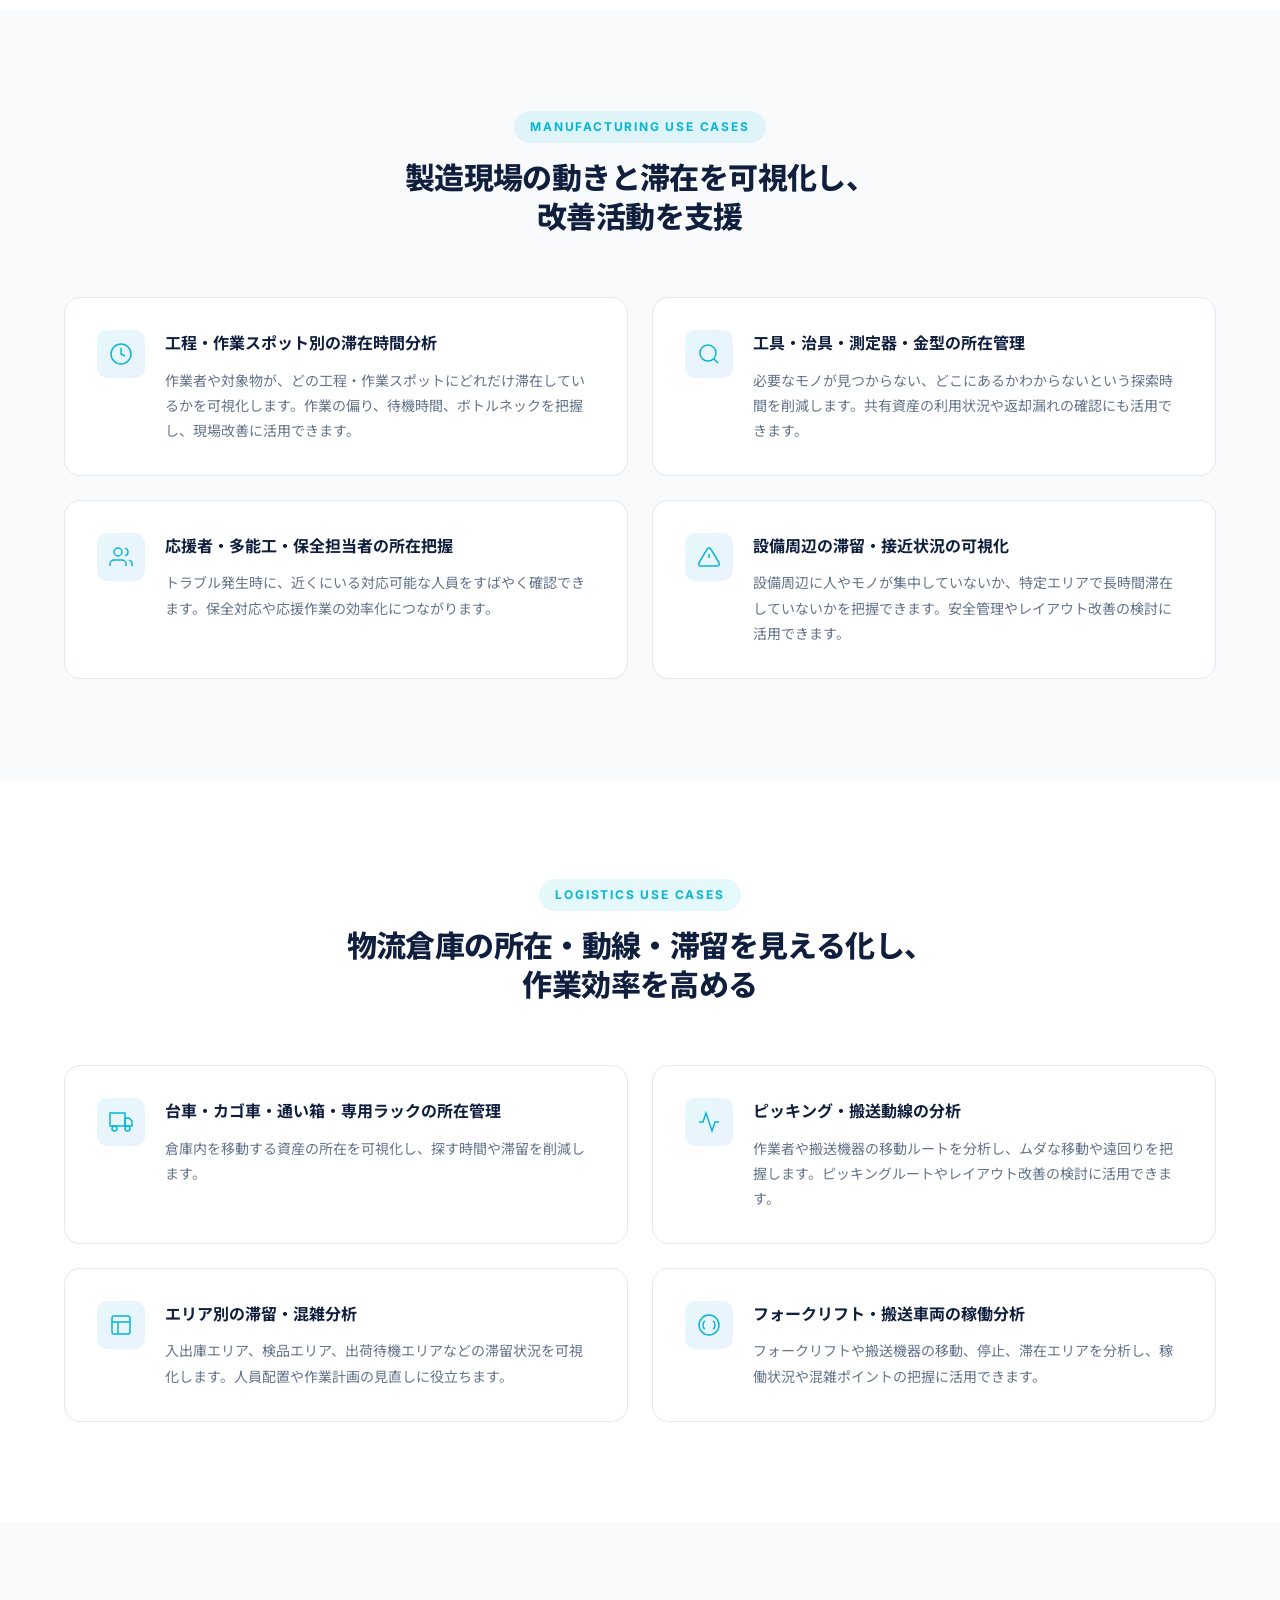
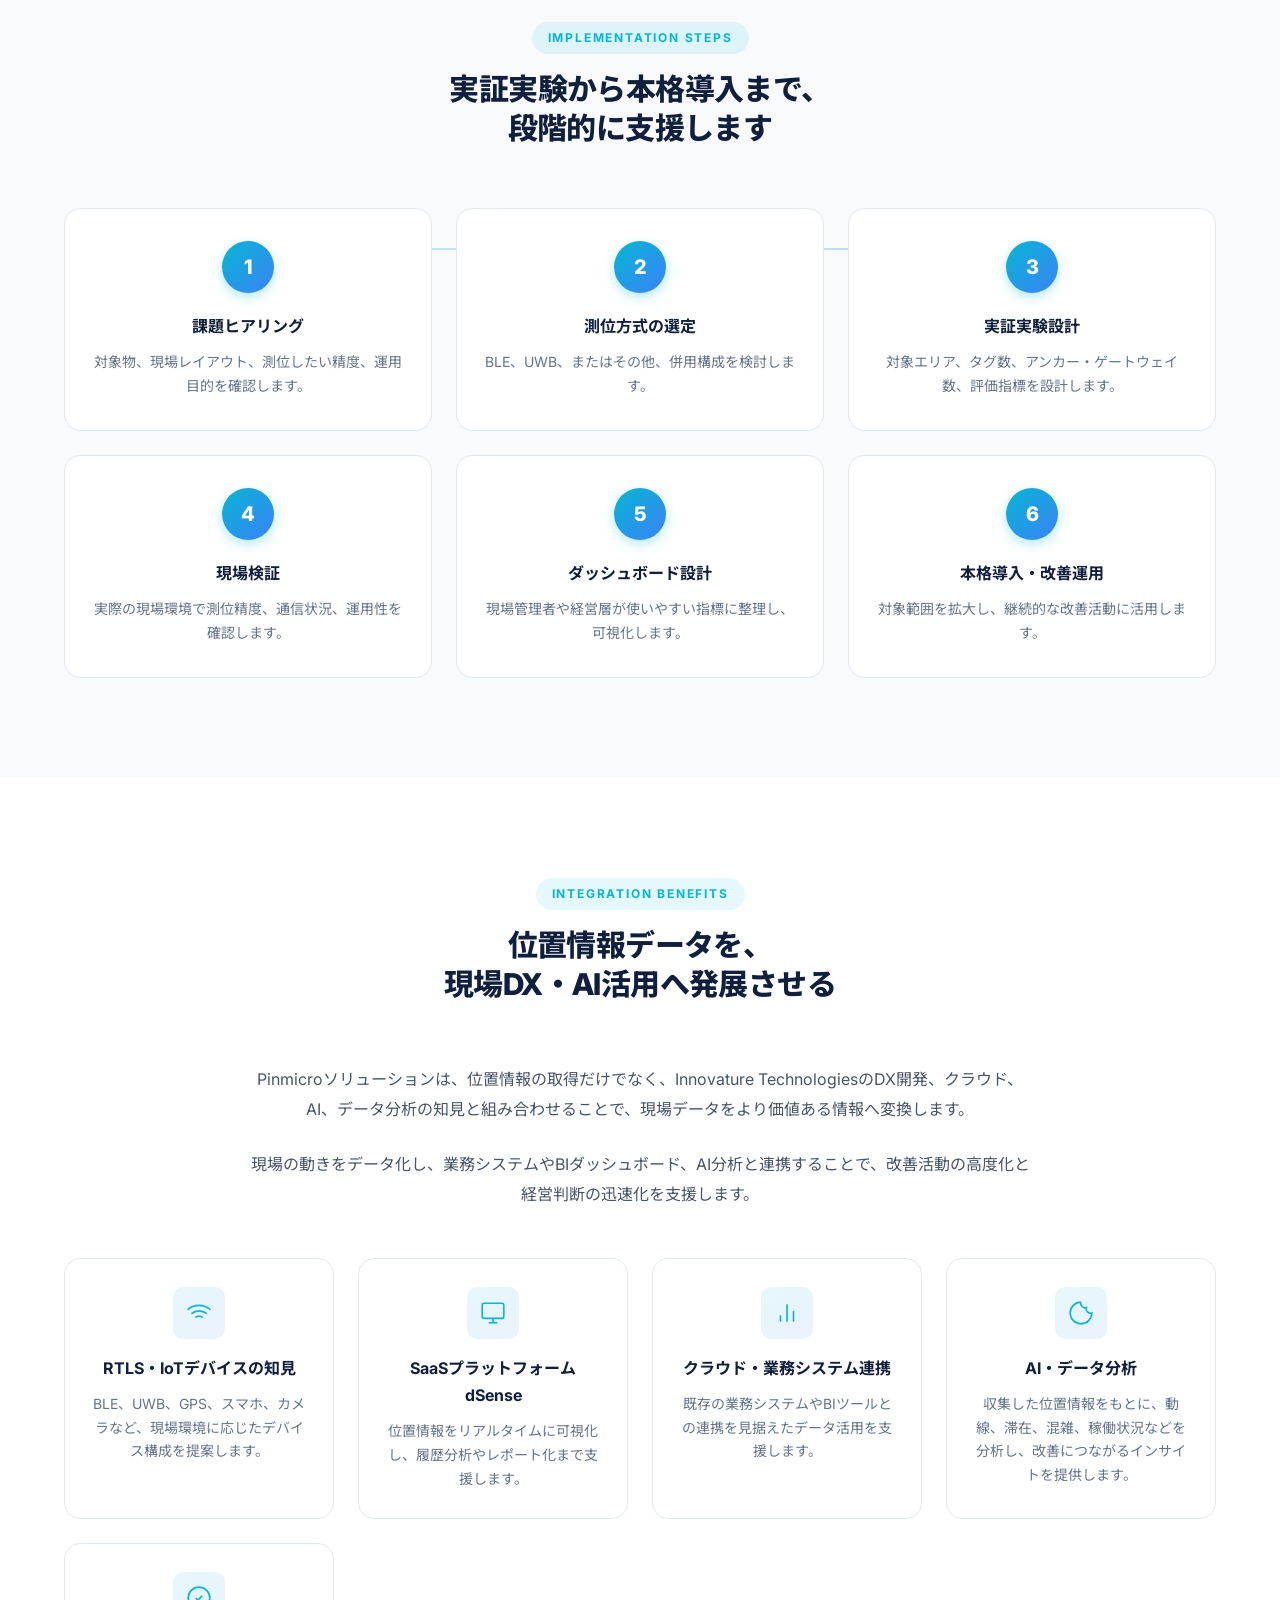
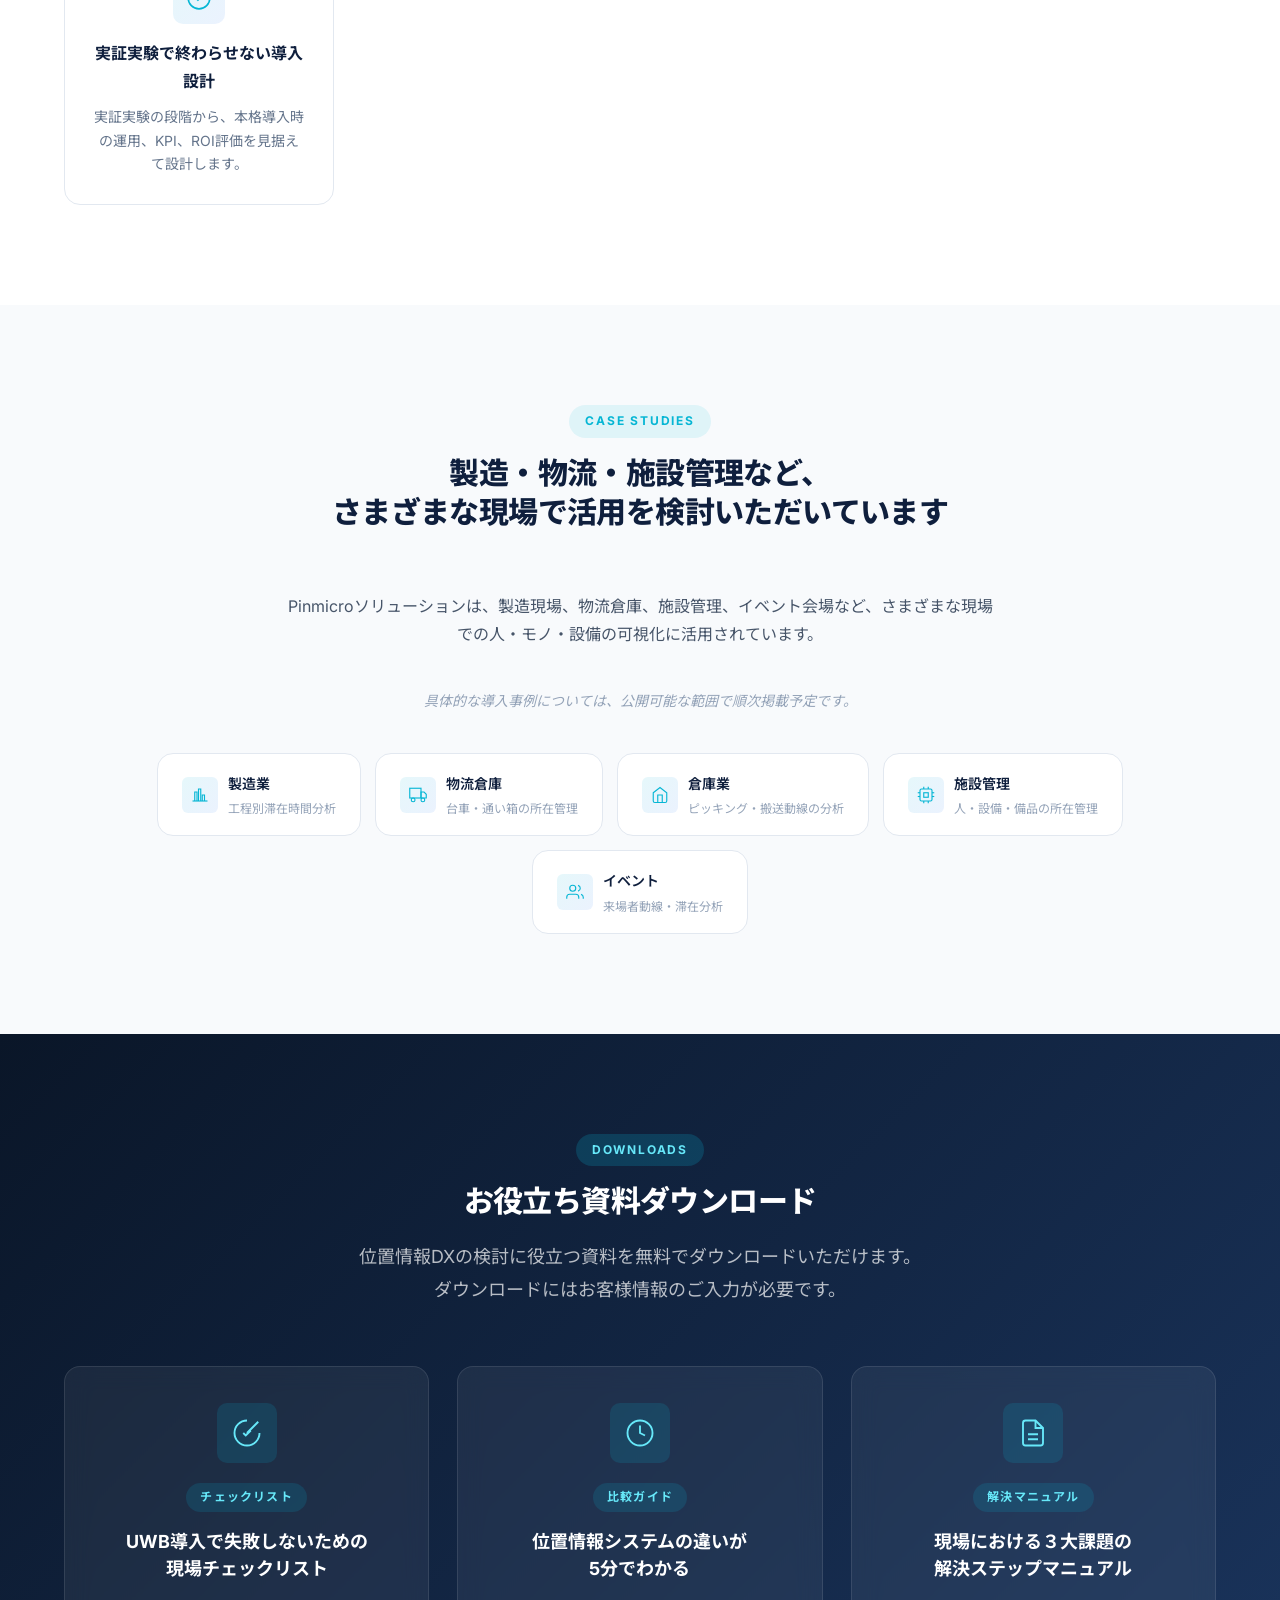
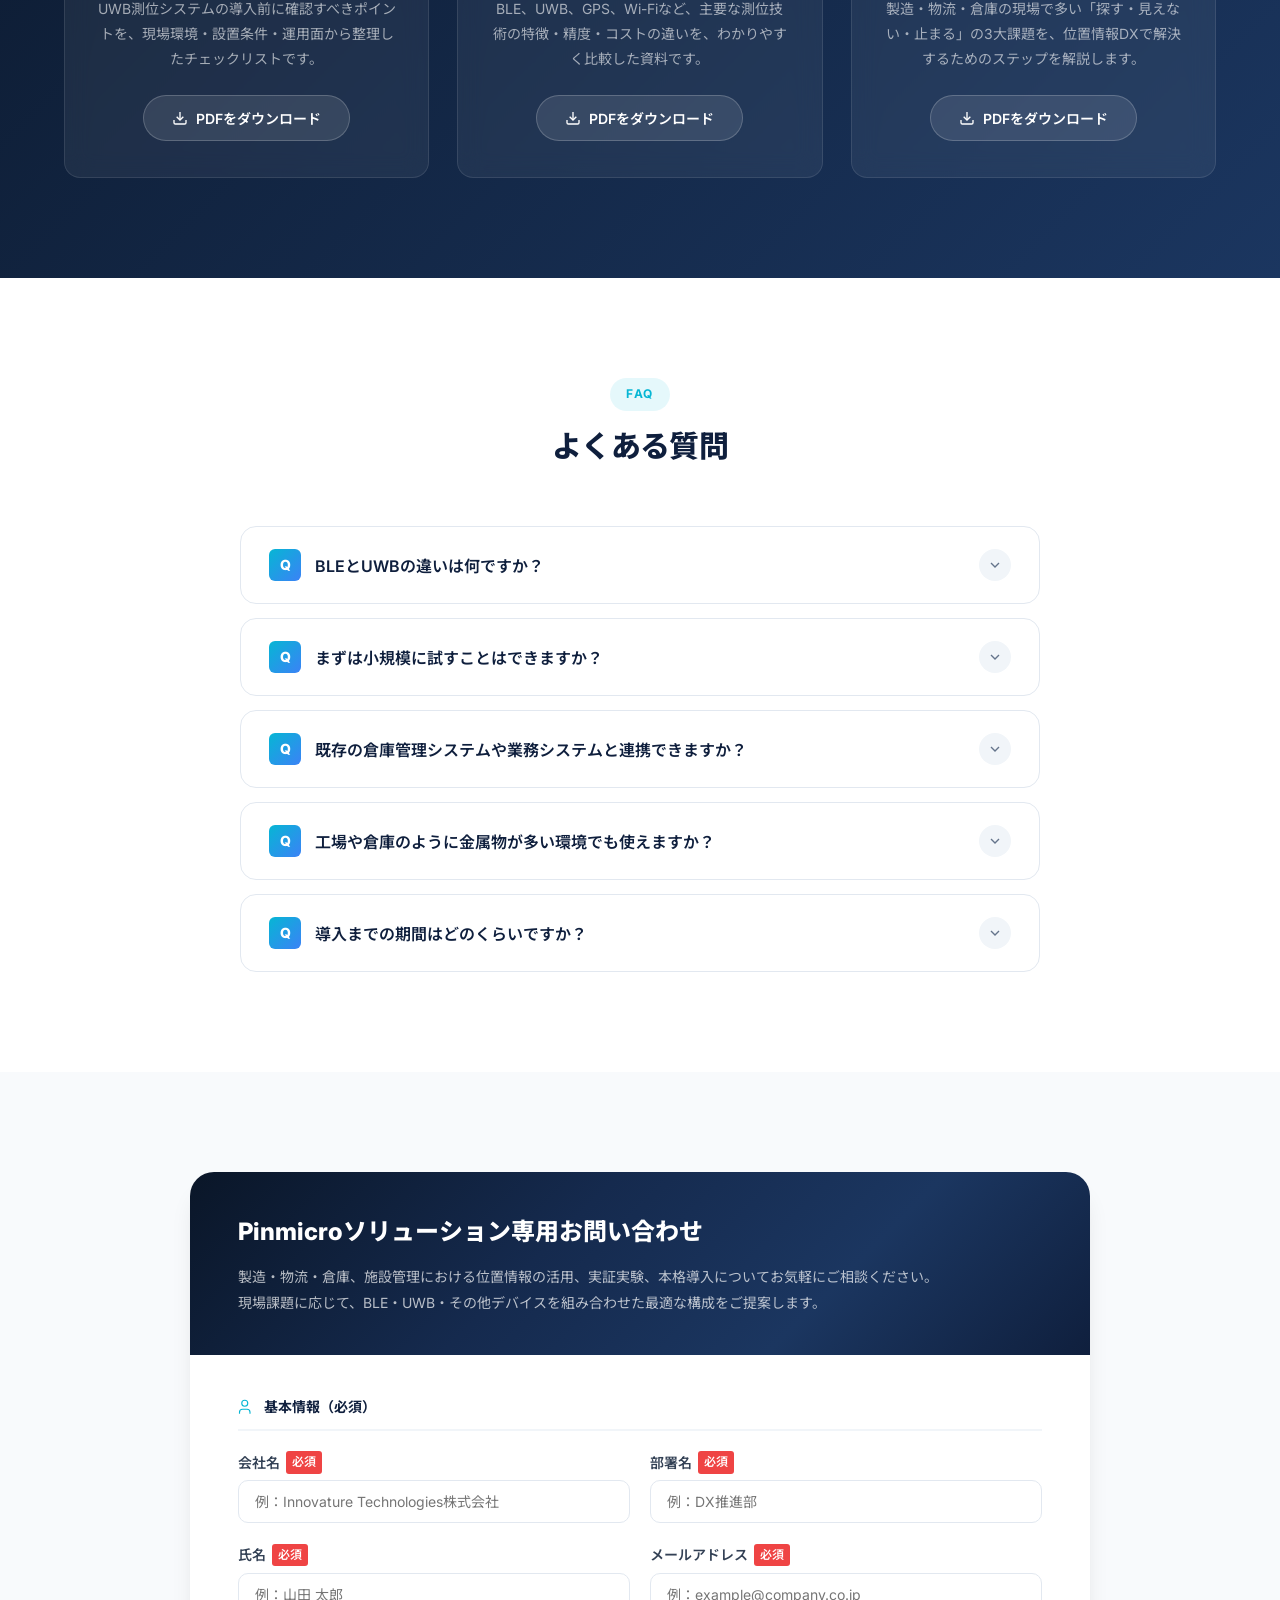
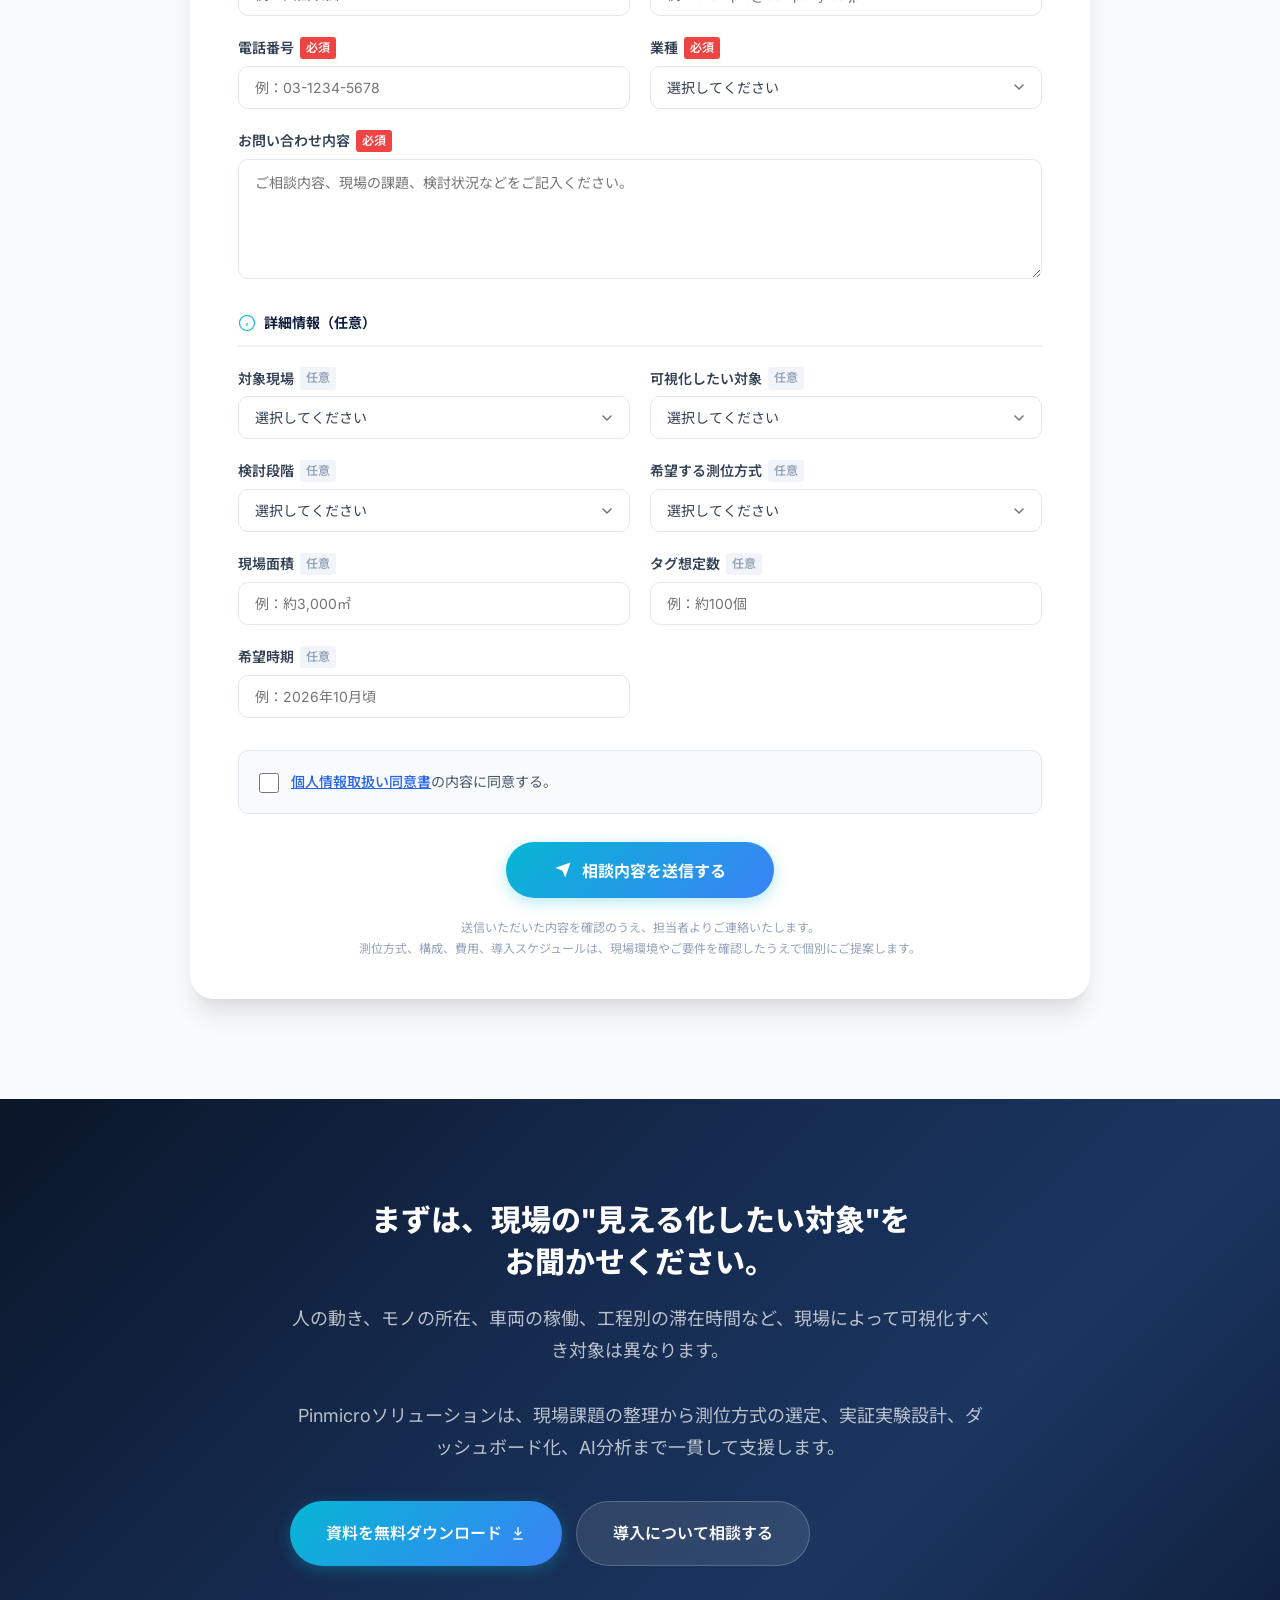
==== commit 9247edb2: "Update index.html Update hero CTA and challenge cards" ====
--- a/index.html
+++ b/index.html
@@ -134,53 +134,75 @@
         <h2 class="section-title">製造・物流・倉庫の現場で、<br>こんなお困りごとはありませんか？</h2>
       </div>
       <div class="challenge-grid">
-        <!-- Card 1 -->
-        <div class="challenge-card fade-in fade-in-delay-1">
-          <div class="challenge-icon">
-            <svg viewBox="0 0 24 24"><circle cx="11" cy="11" r="8"/><line x1="21" y1="21" x2="16.65" y2="16.65"/></svg>
-          </div>
-          <h3>モノを探す時間が多い</h3>
-          <p>工具、治具、測定器、金型、台車、カゴ車、通い箱、専用ラックなどの所在確認に時間がかかっている。</p>
-        </div>
-        <!-- Card 2 -->
-        <div class="challenge-card fade-in fade-in-delay-2">
-          <div class="challenge-icon">
-            <svg viewBox="0 0 24 24"><path d="M17 21v-2a4 4 0 0 0-4-4H5a4 4 0 0 0-4 4v2"/><circle cx="9" cy="7" r="4"/><path d="M23 21v-2a4 4 0 0 0-3-3.87"/><path d="M16 3.13a4 4 0 0 1 0 7.75"/></svg>
-          </div>
-          <h3>人の動きが見えない</h3>
-          <p>作業者、応援者、多能工、保全担当者が、どの工程やエリアにどれだけ滞在しているか把握できない。</p>
-        </div>
-        <!-- Card 3 -->
-        <div class="challenge-card fade-in fade-in-delay-3">
-          <div class="challenge-icon">
-            <svg viewBox="0 0 24 24"><polyline points="22 12 18 12 15 21 9 3 6 12 2 12"/></svg>
-          </div>
-          <h3>物流動線が最適化できない</h3>
-          <p>ピッキング、搬送、入出庫、補充作業の動きが見えず、ムダな移動や待機が発生している。</p>
-        </div>
-        <!-- Card 4 -->
-        <div class="challenge-card fade-in fade-in-delay-1">
-          <div class="challenge-icon">
-            <svg viewBox="0 0 24 24"><rect x="1" y="3" width="15" height="13"/><polygon points="16 8 20 8 23 11 23 16 16 16 16 8"/><circle cx="5.5" cy="18.5" r="2.5"/><circle cx="18.5" cy="18.5" r="2.5"/></svg>
-          </div>
-          <h3>車両・搬送機器の動きが把握しづらい</h3>
-          <p>フォークリフト、搬送台車、AGV、専用ラックなどの動線や稼働状況を定量的に把握できない。</p>
-        </div>
-        <!-- Card 5 -->
-        <div class="challenge-card fade-in fade-in-delay-2">
-          <div class="challenge-icon">
-            <svg viewBox="0 0 24 24"><path d="M14 2H6a2 2 0 0 0-2 2v16a2 2 0 0 0 2 2h12a2 2 0 0 0 2-2V8z"/><polyline points="14 2 14 8 20 8"/><line x1="16" y1="13" x2="8" y2="13"/><line x1="16" y1="17" x2="8" y2="17"/><polyline points="10 9 9 9 8 9"/></svg>
-          </div>
-          <h3>現場改善の根拠データが不足している</h3>
-          <p>改善活動を行っても、効果を定量的に確認できず、次の施策につなげにくい。</p>
-        </div>
-        <!-- Card 6 -->
-        <div class="challenge-card fade-in fade-in-delay-3">
-          <div class="challenge-icon">
-            <svg viewBox="0 0 24 24"><circle cx="12" cy="12" r="10"/><line x1="12" y1="8" x2="12" y2="12"/><line x1="12" y1="16" x2="12.01" y2="16"/></svg>
-          </div>
-          <h3>実証実験で止まってしまう</h3>
-          <p>位置情報を取得できても、データ活用の設計が不十分で、本格導入やROI評価につながらない。</p>
+<div class="challenge-grid">
+
+  <div class="challenge-card challenge-card--photo fade-in fade-in-delay-1">
+    <img class="challenge-image"
+         src="assets/pinmicro/challenge-search.webp"
+         alt="工場内で工具や部品を探す作業者"
+         loading="lazy">
+    <div class="challenge-content">
+      <h3>モノを探す時間が多い</h3>
+      <p>工具、治具、測定器、金型、台車、カゴ車、通い箱、専用ラックなどの所在確認に時間がかかっている。</p>
+    </div>
+  </div>
+
+  <div class="challenge-card challenge-card--photo fade-in fade-in-delay-2">
+    <img class="challenge-image"
+         src="assets/pinmicro/challenge-workers.webp"
+         alt="工場内を移動する複数の作業者"
+         loading="lazy">
+    <div class="challenge-content">
+      <h3>人の動きが見えない</h3>
+      <p>作業者、応援者、多能工、保全担当者が、どの工程やエリアにどれだけ滞在しているか把握できない。</p>
+    </div>
+  </div>
+
+  <div class="challenge-card challenge-card--photo fade-in fade-in-delay-3">
+    <img class="challenge-image"
+         src="assets/pinmicro/challenge-logistics.webp"
+         alt="物流倉庫内のピッキングと搬送"
+         loading="lazy">
+    <div class="challenge-content">
+      <h3>物流動線が最適化できない</h3>
+      <p>ピッキング、搬送、入出庫、補充作業の動きが見えず、ムダな移動や待機が発生している。</p>
+    </div>
+  </div>
+
+  <div class="challenge-card challenge-card--photo fade-in fade-in-delay-1">
+    <img class="challenge-image"
+         src="assets/pinmicro/challenge-forklift.webp"
+         alt="物流倉庫を走行するフォークリフト"
+         loading="lazy">
+    <div class="challenge-content">
+      <h3>車両・搬送機器の動きが把握しづらい</h3>
+      <p>フォークリフト、搬送台車、AGV、専用ラックなどの動線や稼働状況を定量的に把握できない。</p>
+    </div>
+  </div>
+
+  <div class="challenge-card challenge-card--photo fade-in fade-in-delay-2">
+    <img class="challenge-image"
+         src="assets/pinmicro/challenge-analysis.webp"
+         alt="工場内でデータを確認する担当者"
+         loading="lazy">
+    <div class="challenge-content">
+      <h3>現場改善の根拠データが不足している</h3>
+      <p>改善活動を行っても、効果を定量的に確認できず、次の施策につなげにくい。</p>
+    </div>
+  </div>
+
+  <div class="challenge-card challenge-card--photo fade-in fade-in-delay-3">
+    <img class="challenge-image"
+         src="assets/pinmicro/challenge-poc.webp"
+         alt="工場で位置情報センサーを検証する技術者"
+         loading="lazy">
+    <div class="challenge-content">
+      <h3>実証実験で止まってしまう</h3>
+      <p>位置情報を取得できても、データ活用の設計が不十分で、本格導入やROI評価につながらない。</p>
+    </div>
+  </div>
+
+</div>
         </div>
       </div>
     </div>
@@ -972,15 +994,20 @@
       <div class="final-cta-content fade-in">
         <h2>まずは、現場の"見える化したい対象"を<br>お聞かせください。</h2>
         <p>人の動き、モノの所在、車両の稼働、工程別の滞在時間など、現場によって可視化すべき対象は異なります。<br><br>Pinmicroソリューションは、現場課題の整理から測位方式の選定、実証実験設計、ダッシュボード化、AI分析まで一貫して支援します。</p>
-        <div class="final-cta-actions">
-          <a href="#contact" class="btn btn--white btn--lg">
-            専用フォームから相談する
-            <svg viewBox="0 0 24 24" fill="none" stroke="currentColor" stroke-width="2"><path d="M5 12h14M12 5l7 7-7 7"/></svg>
-          </a>
-          <a href="#contact" class="btn btn--secondary btn--lg">
-            実証実験について問い合わせる
-          </a>
-        </div>
+<div class="hero-actions">
+  <a href="#downloads" class="btn btn--primary btn--lg hero-download-btn">
+    資料を無料ダウンロード
+    <svg viewBox="0 0 24 24" fill="none" stroke="currentColor" stroke-width="2">
+      <path d="M12 3v12"></path>
+      <polyline points="7 10 12 15 17 10"></polyline>
+      <path d="M5 21h14"></path>
+    </svg>
+  </a>
+
+  <a href="#contact" class="btn btn--secondary btn--lg">
+    導入について相談する
+  </a>
+</div>
       </div>
     </div>
   </section>
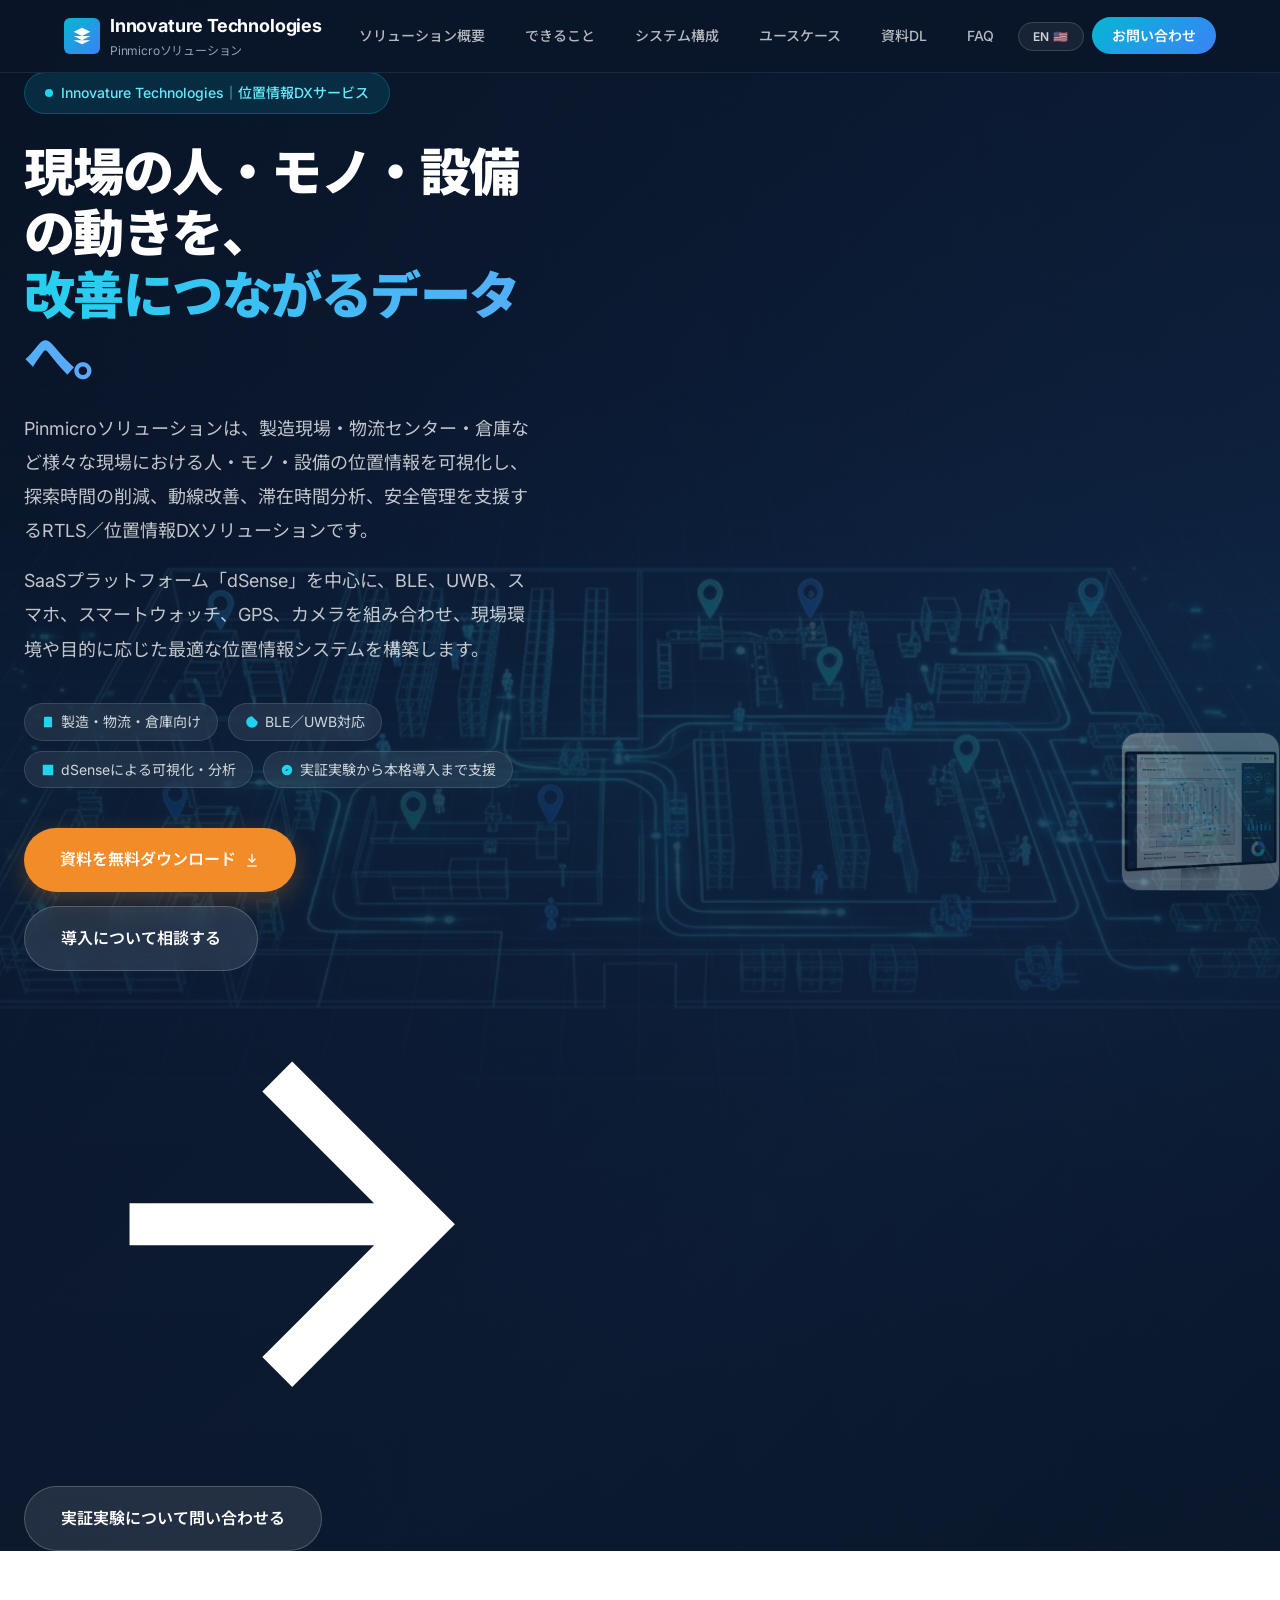
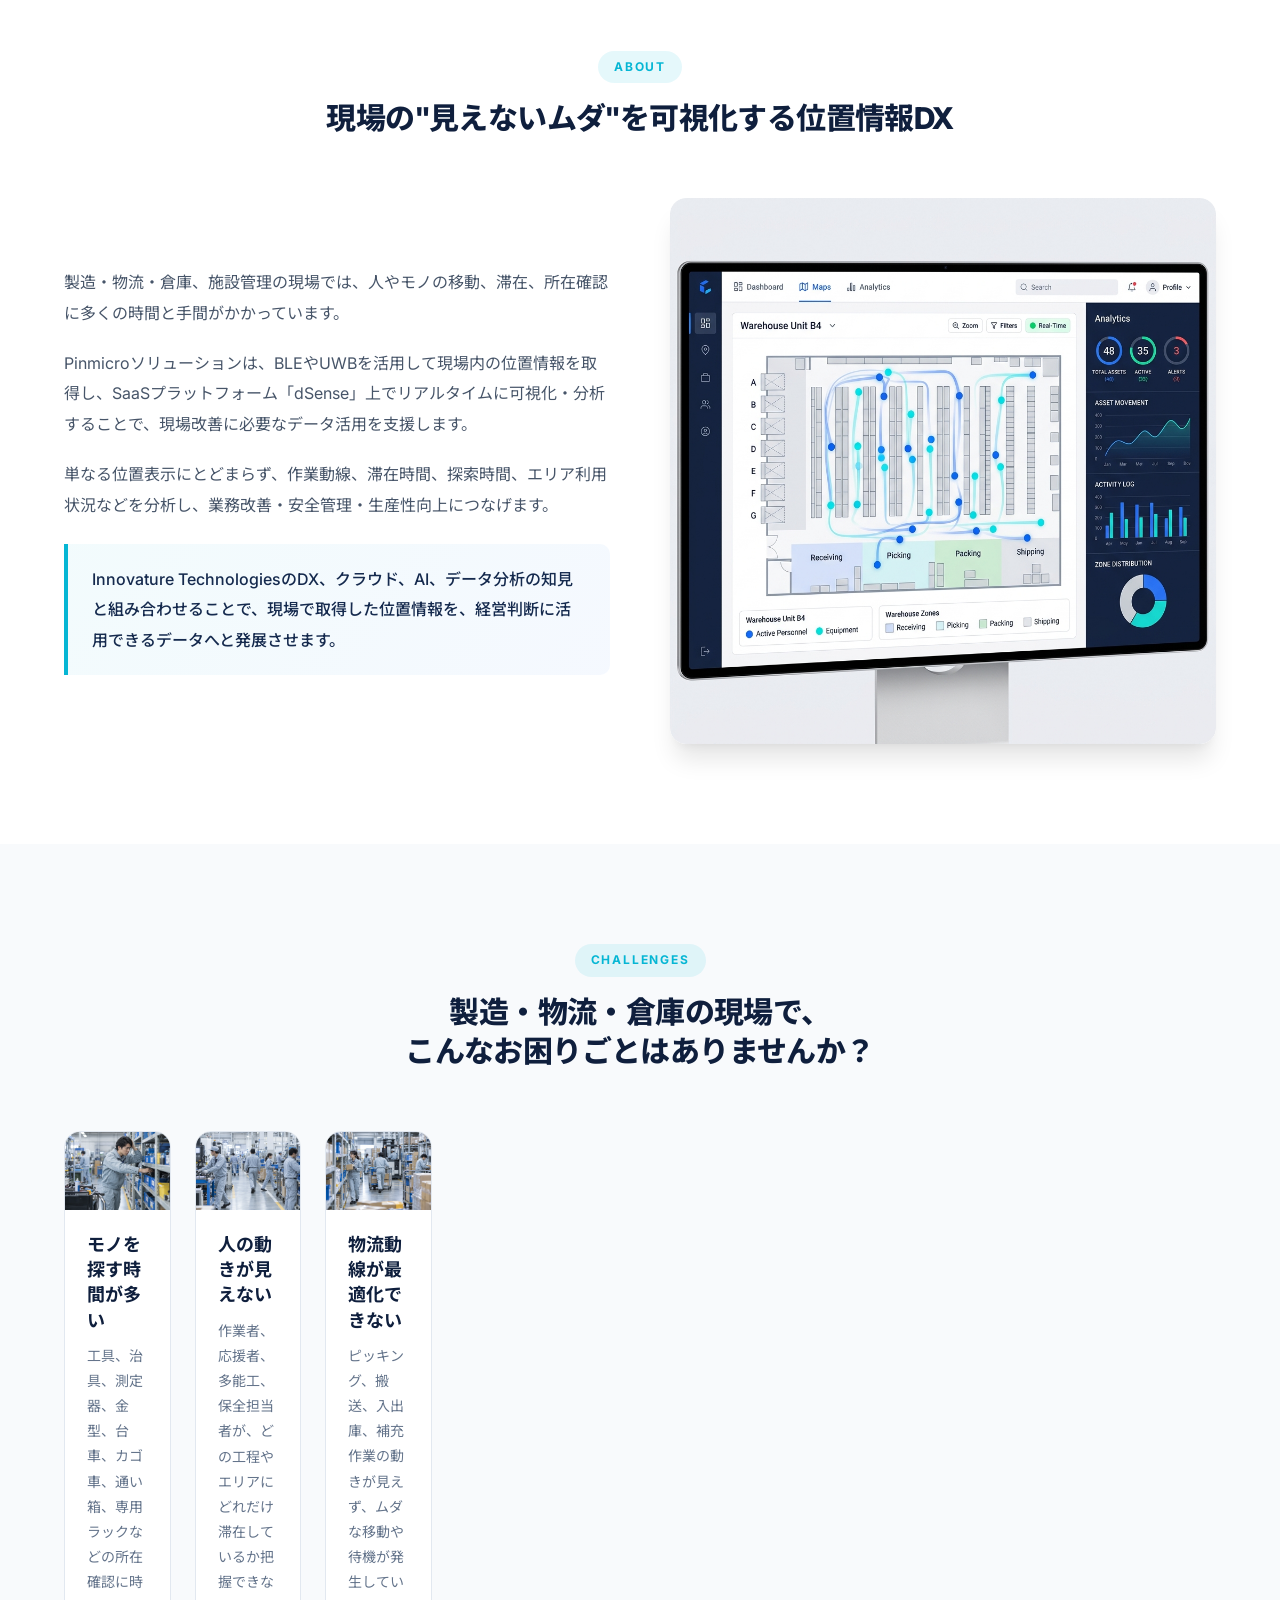
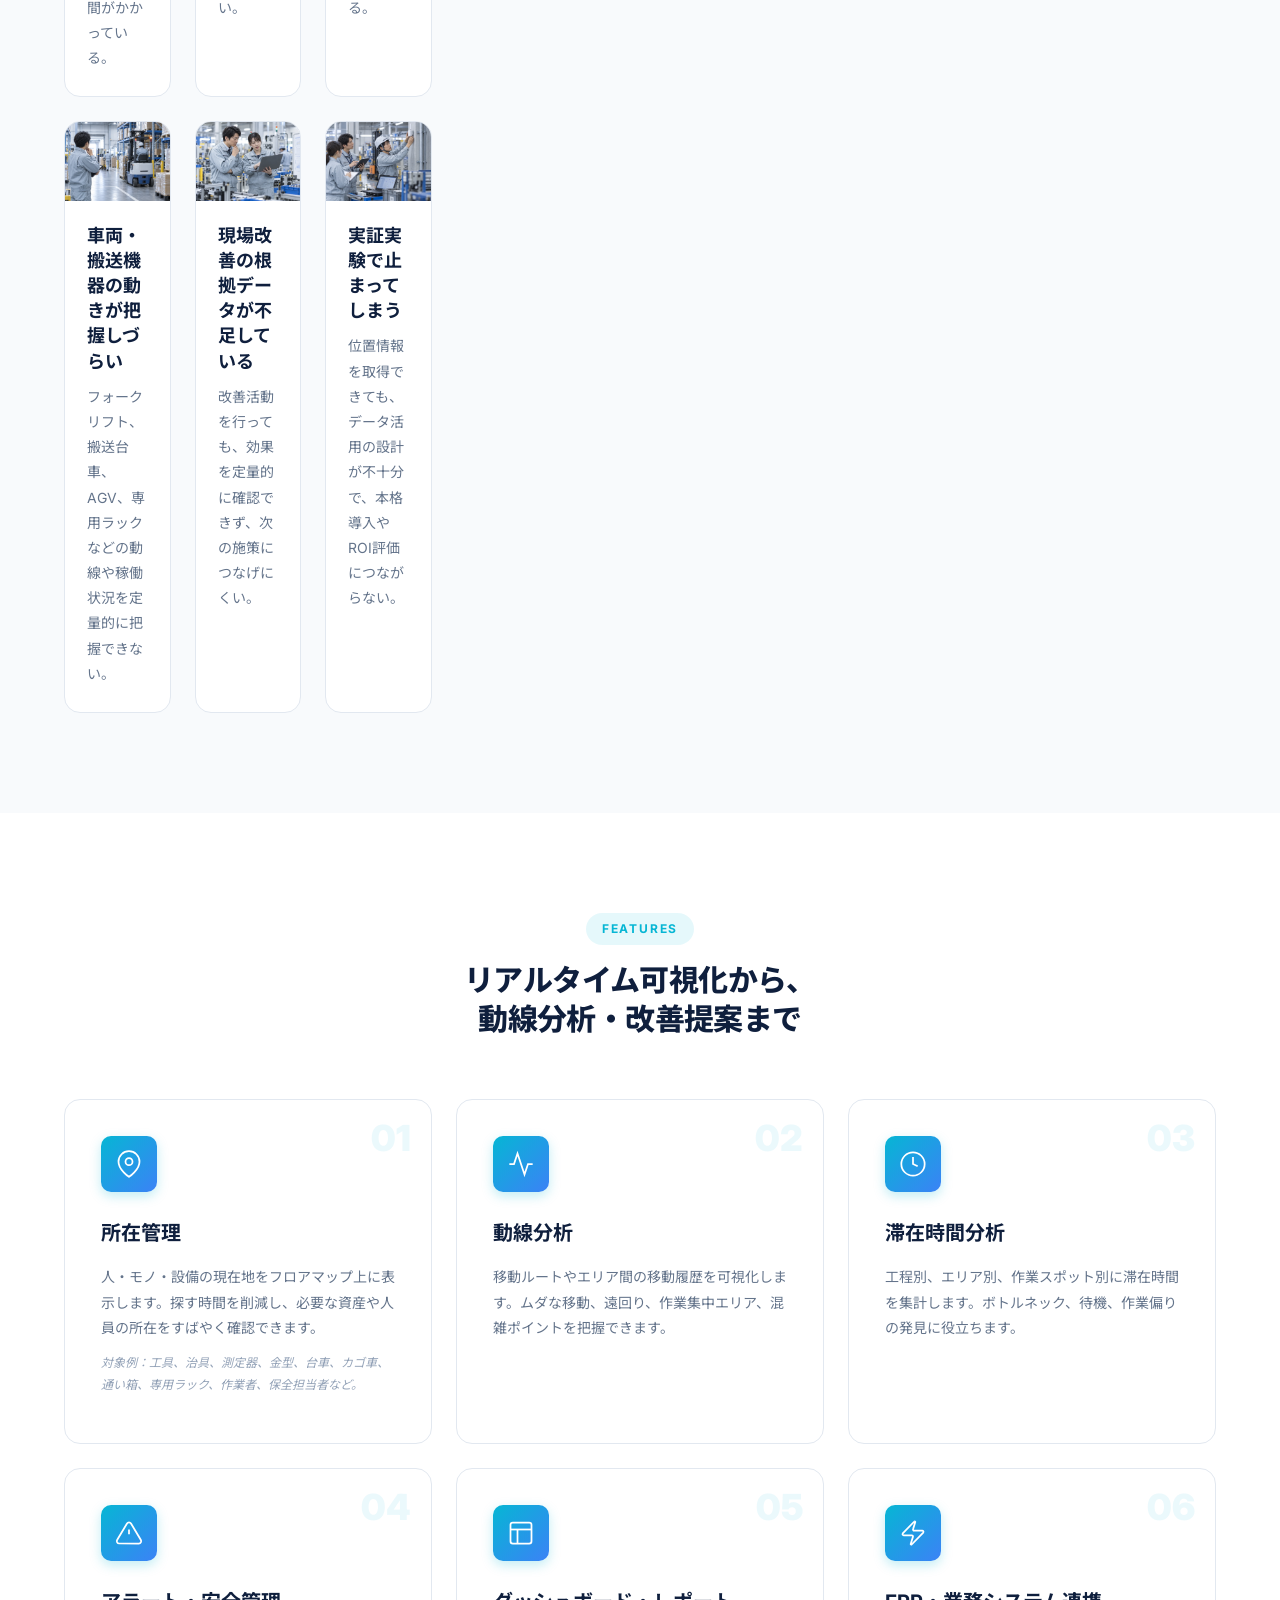
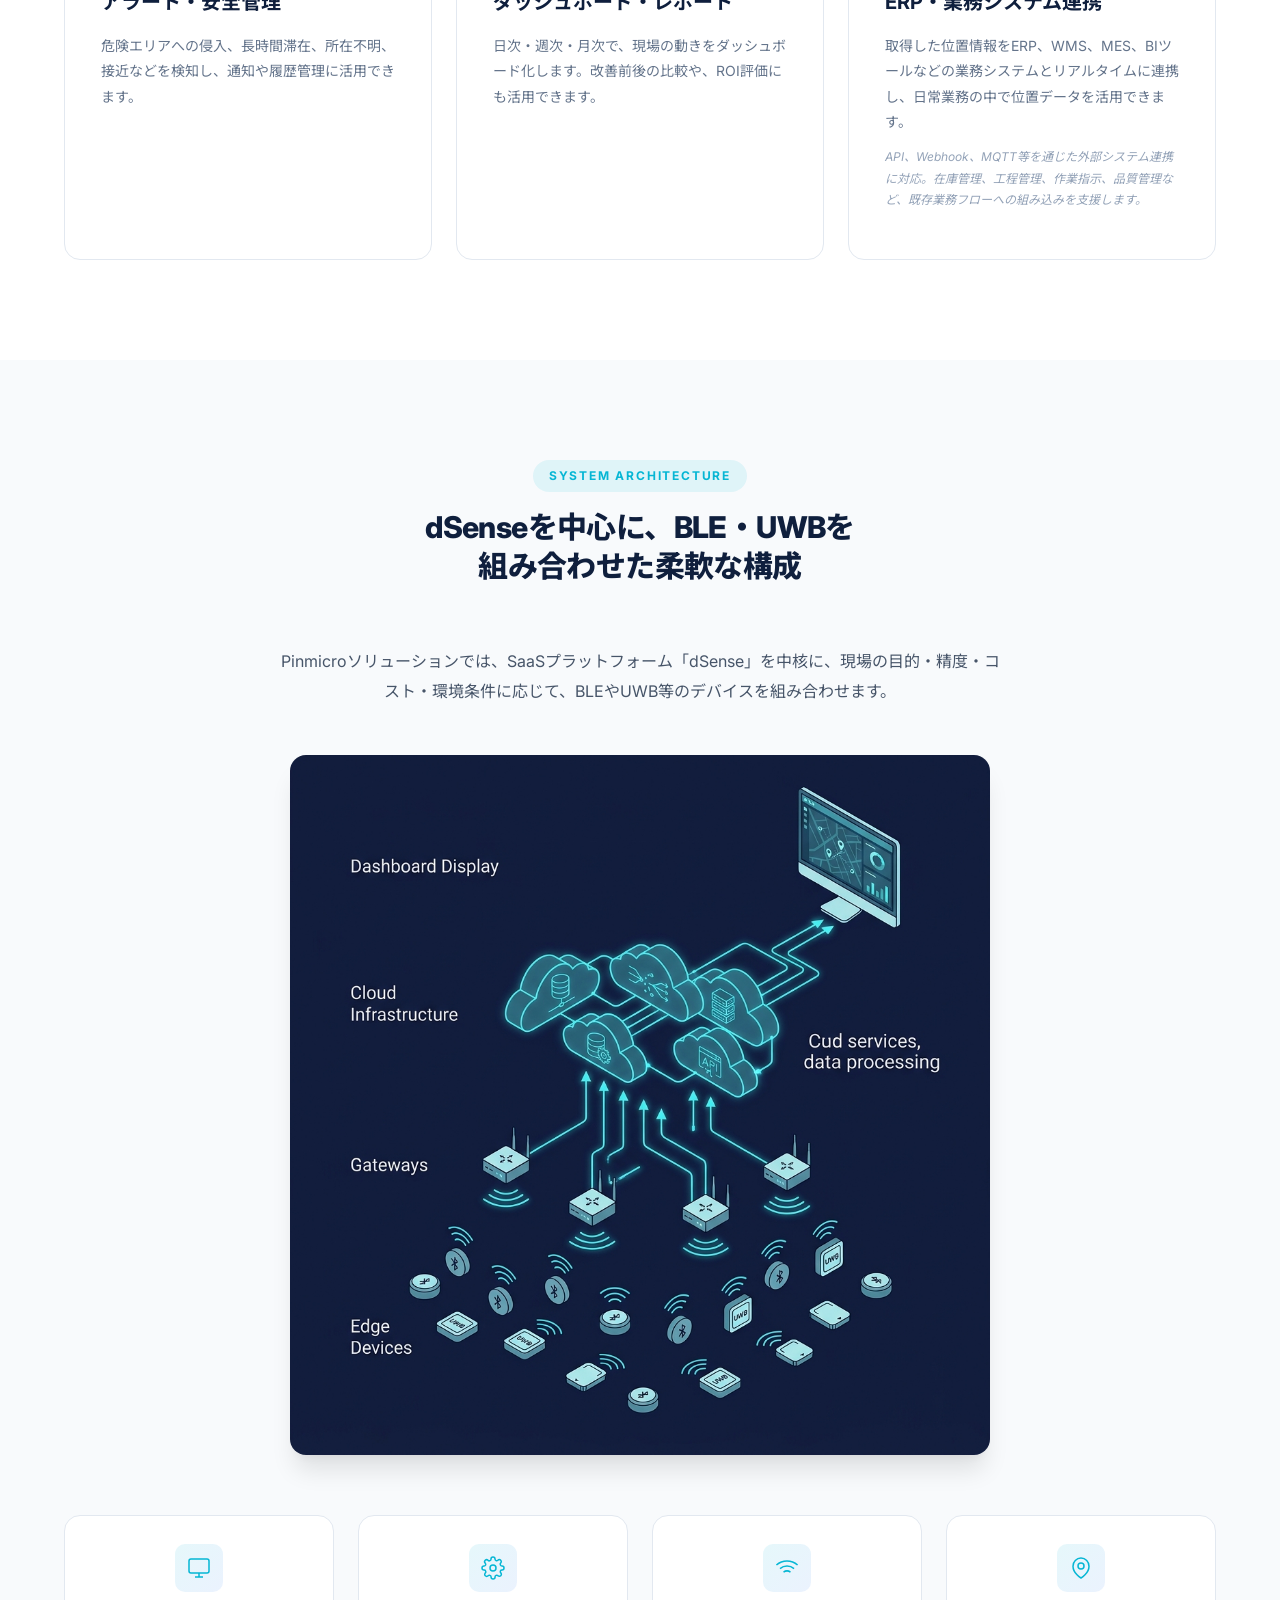
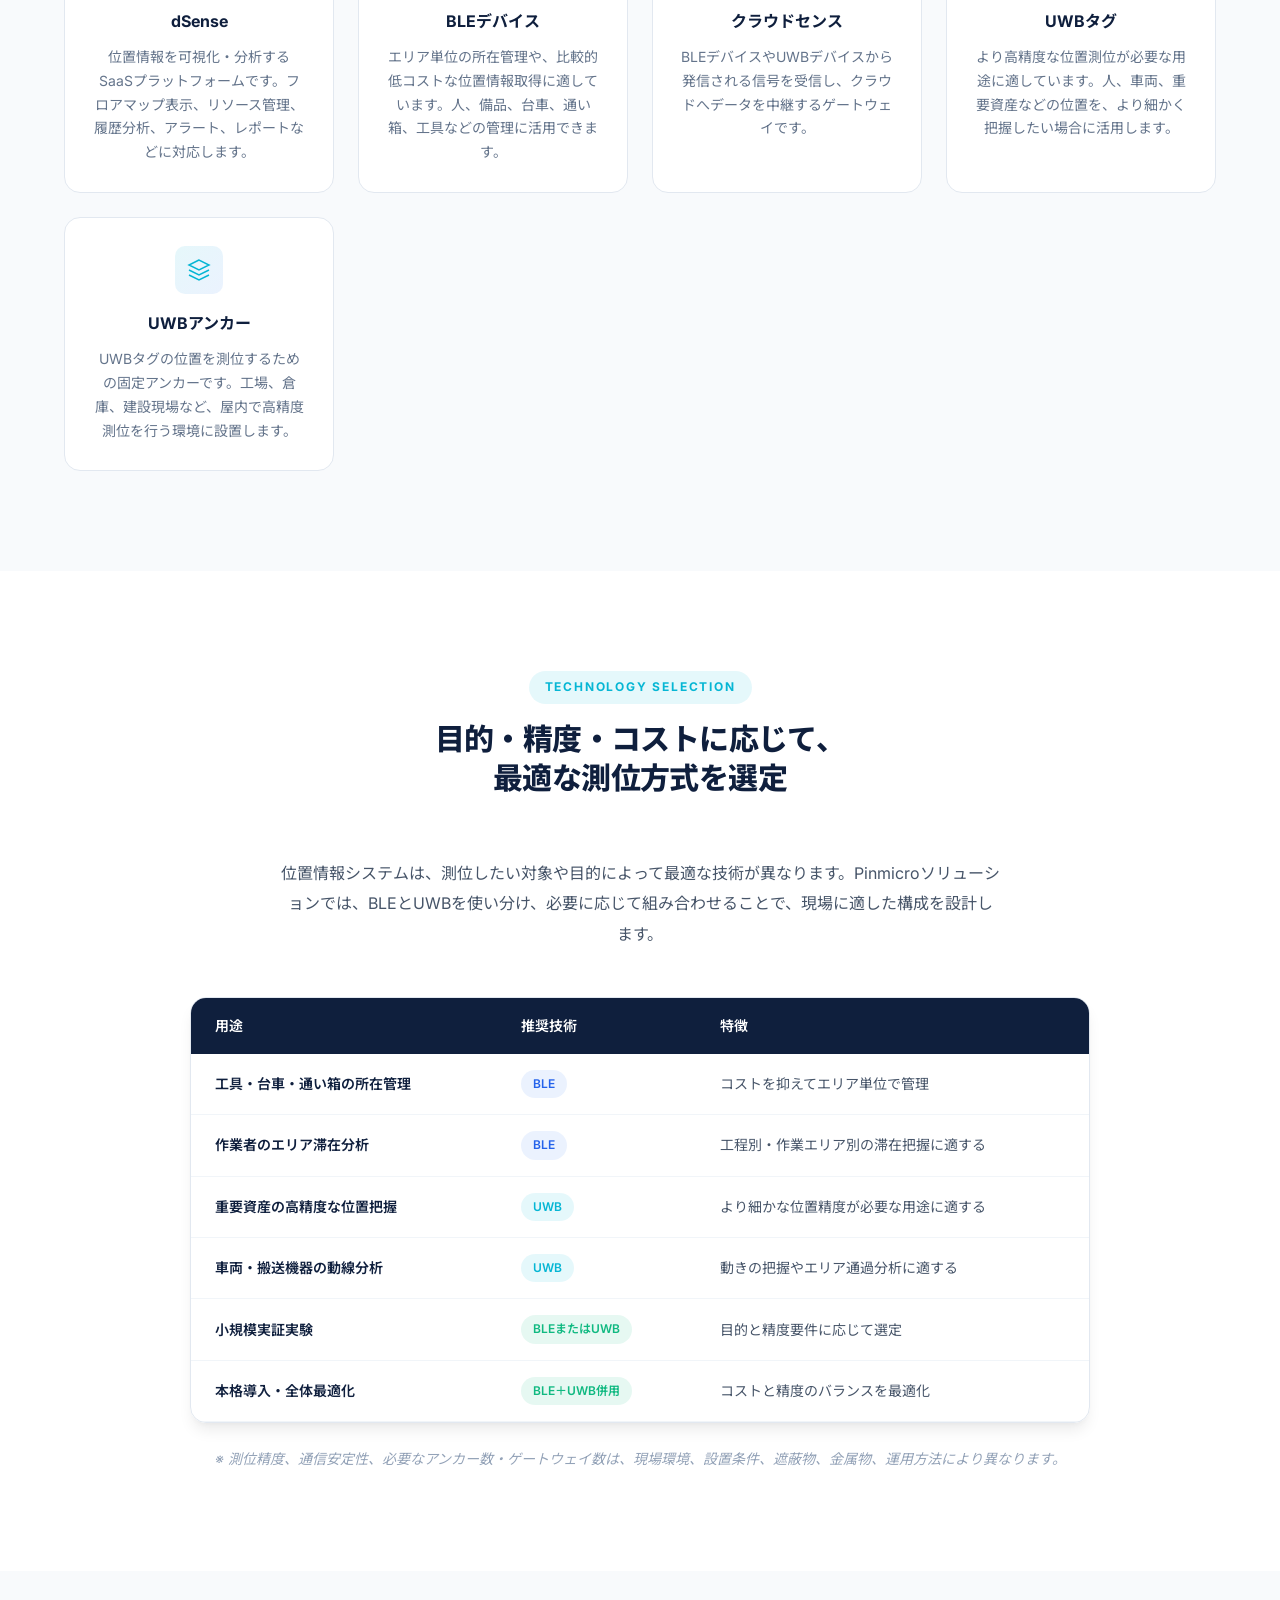
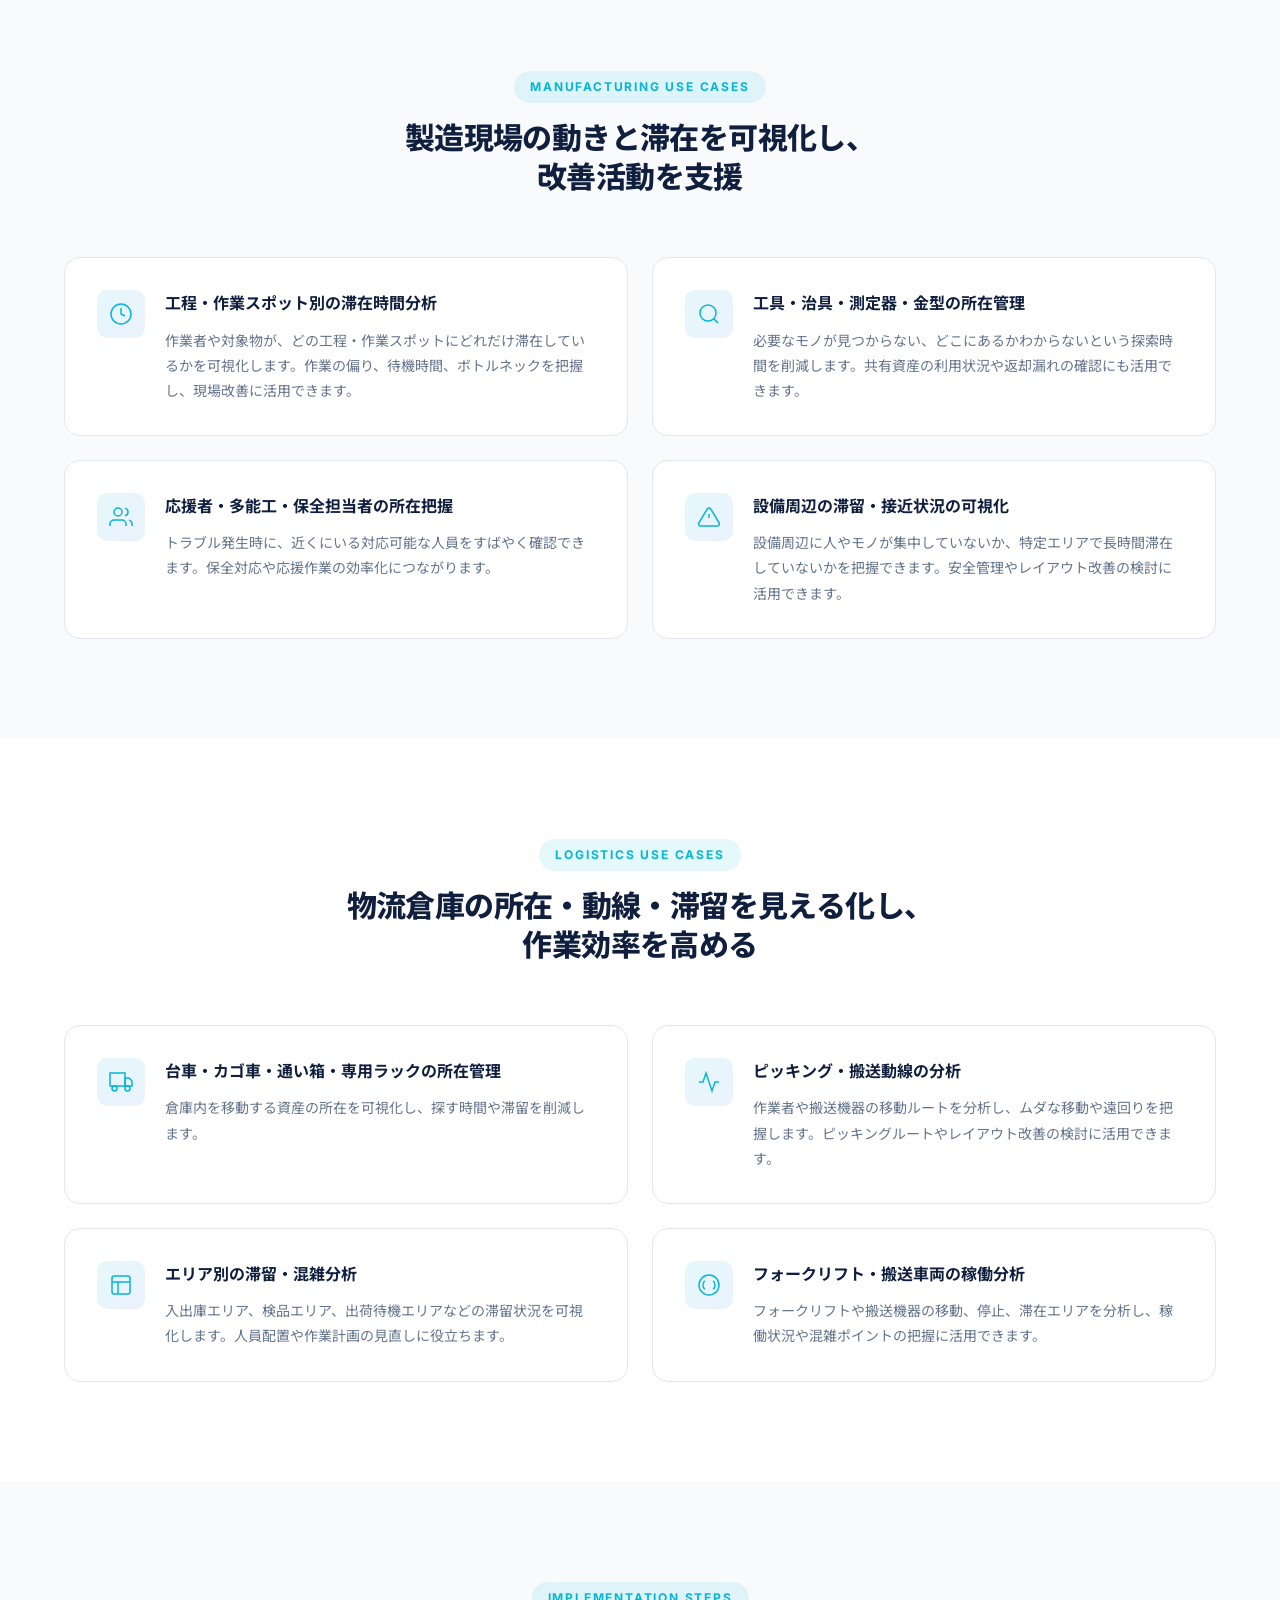
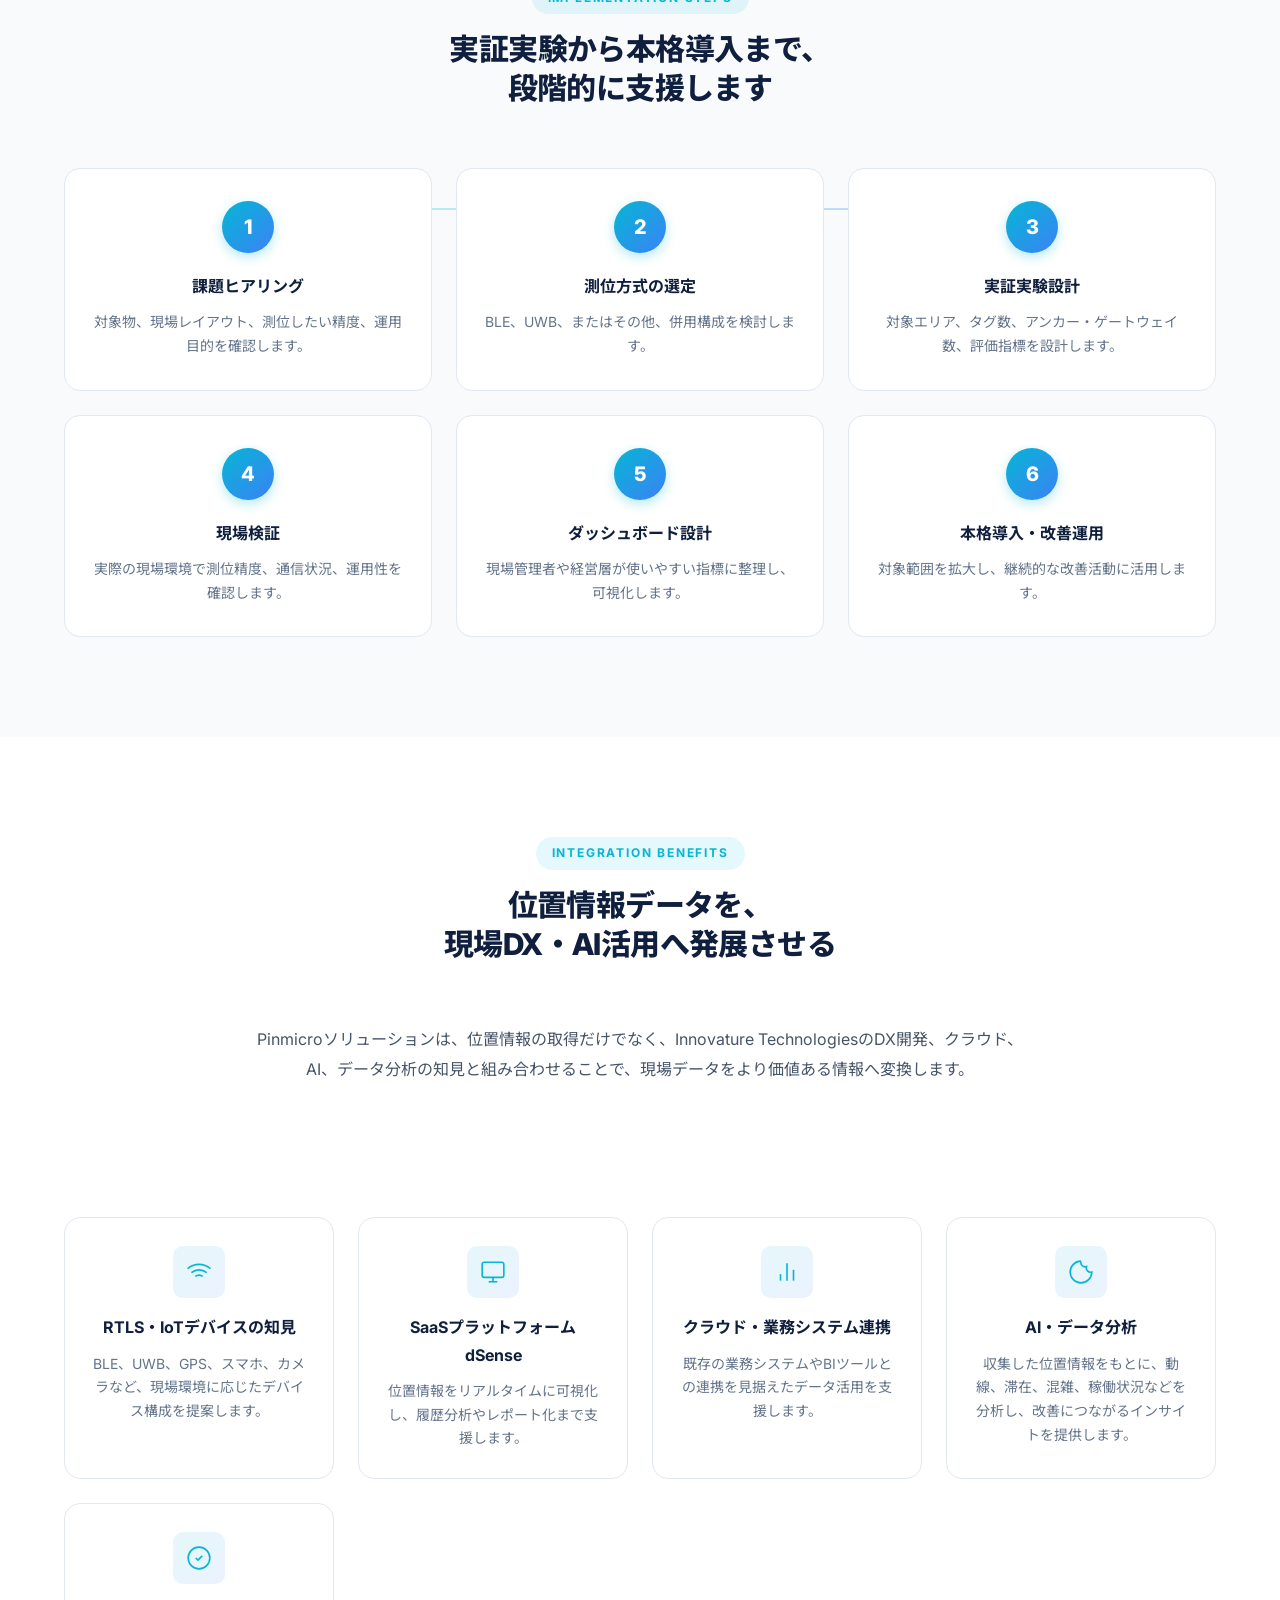
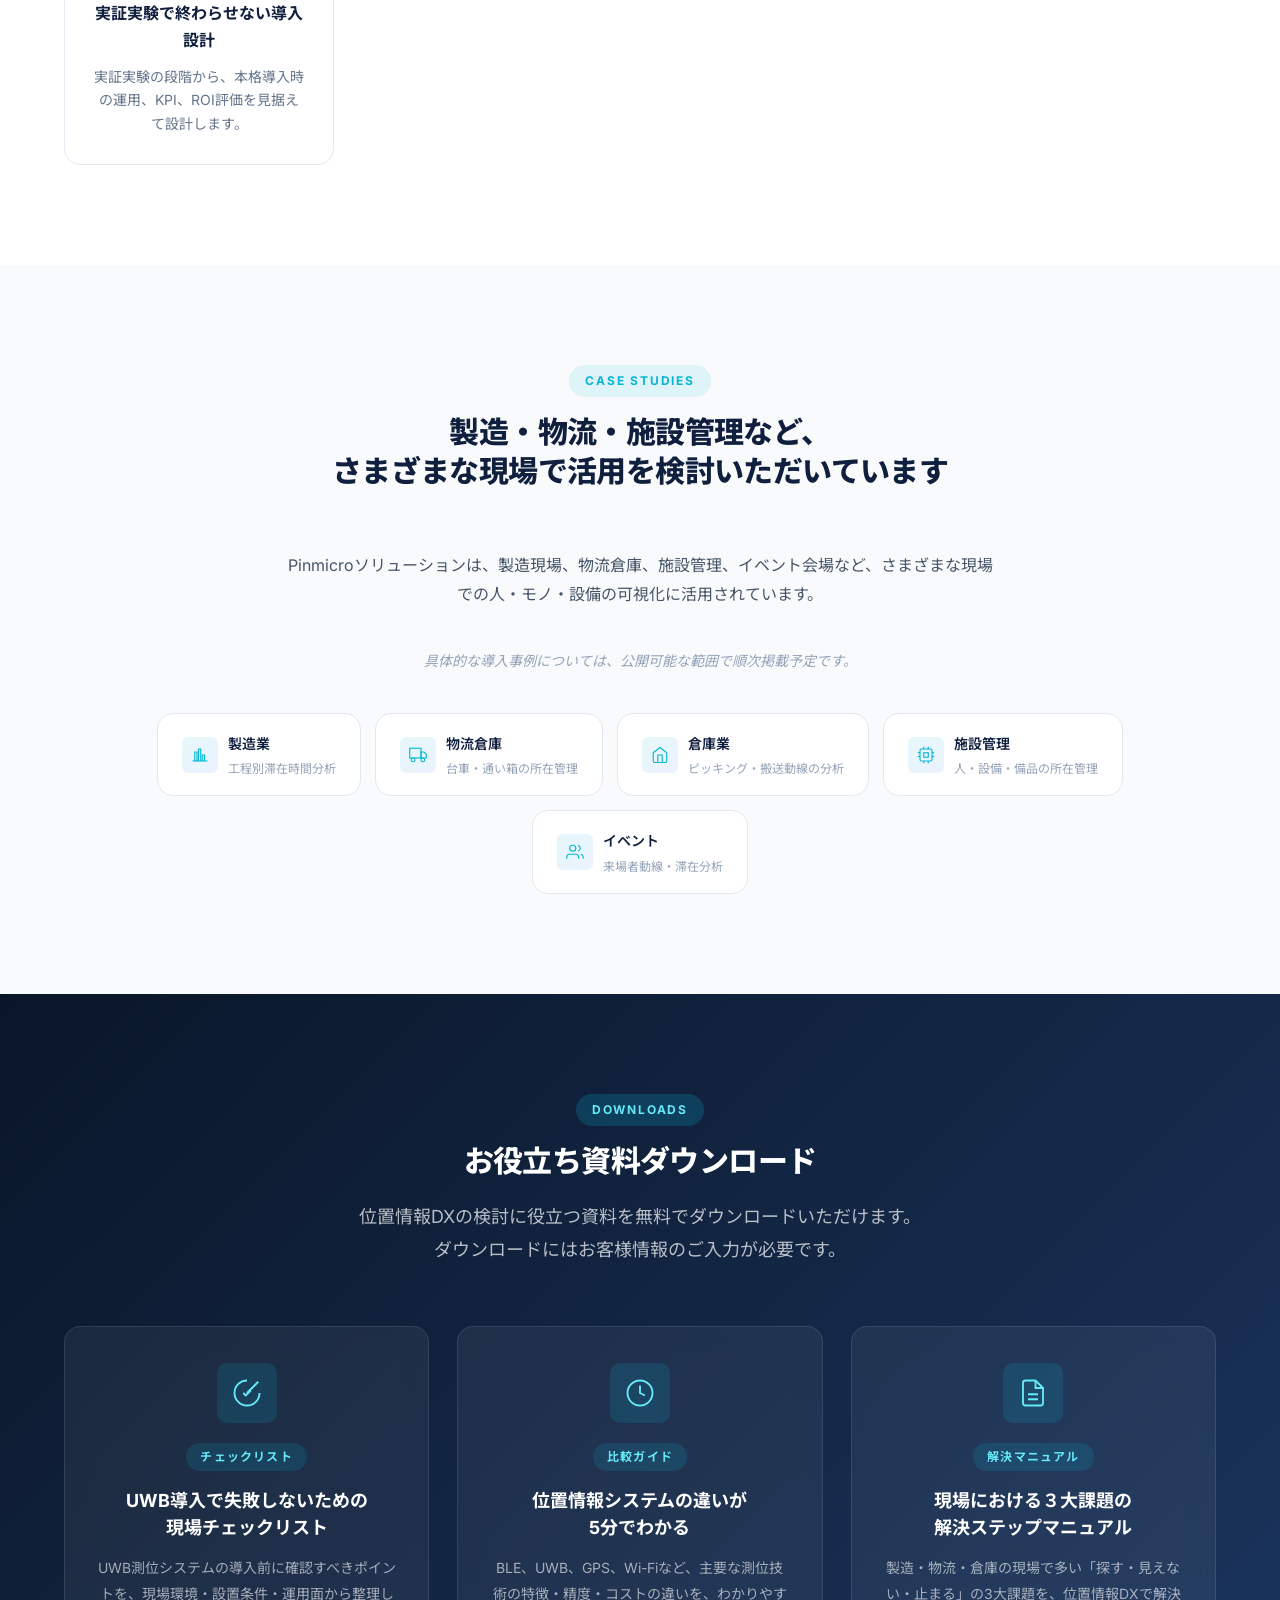
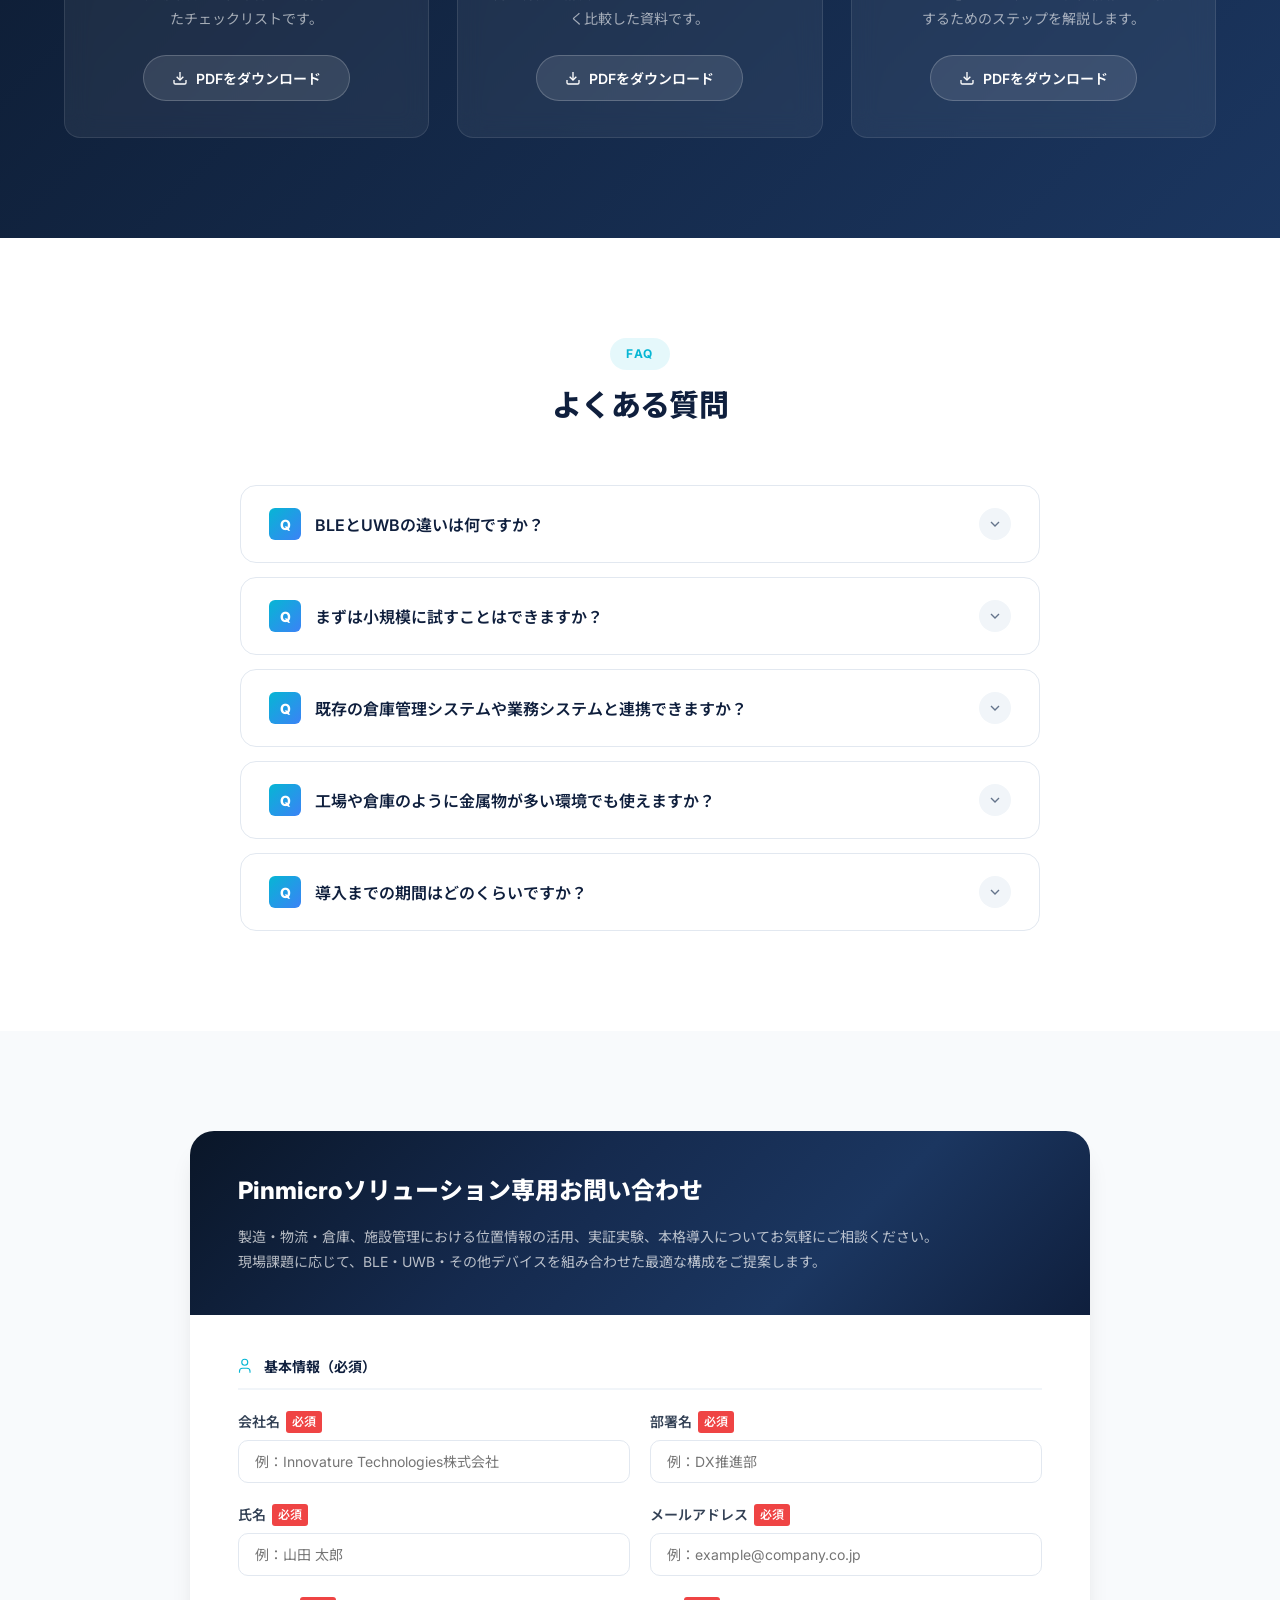
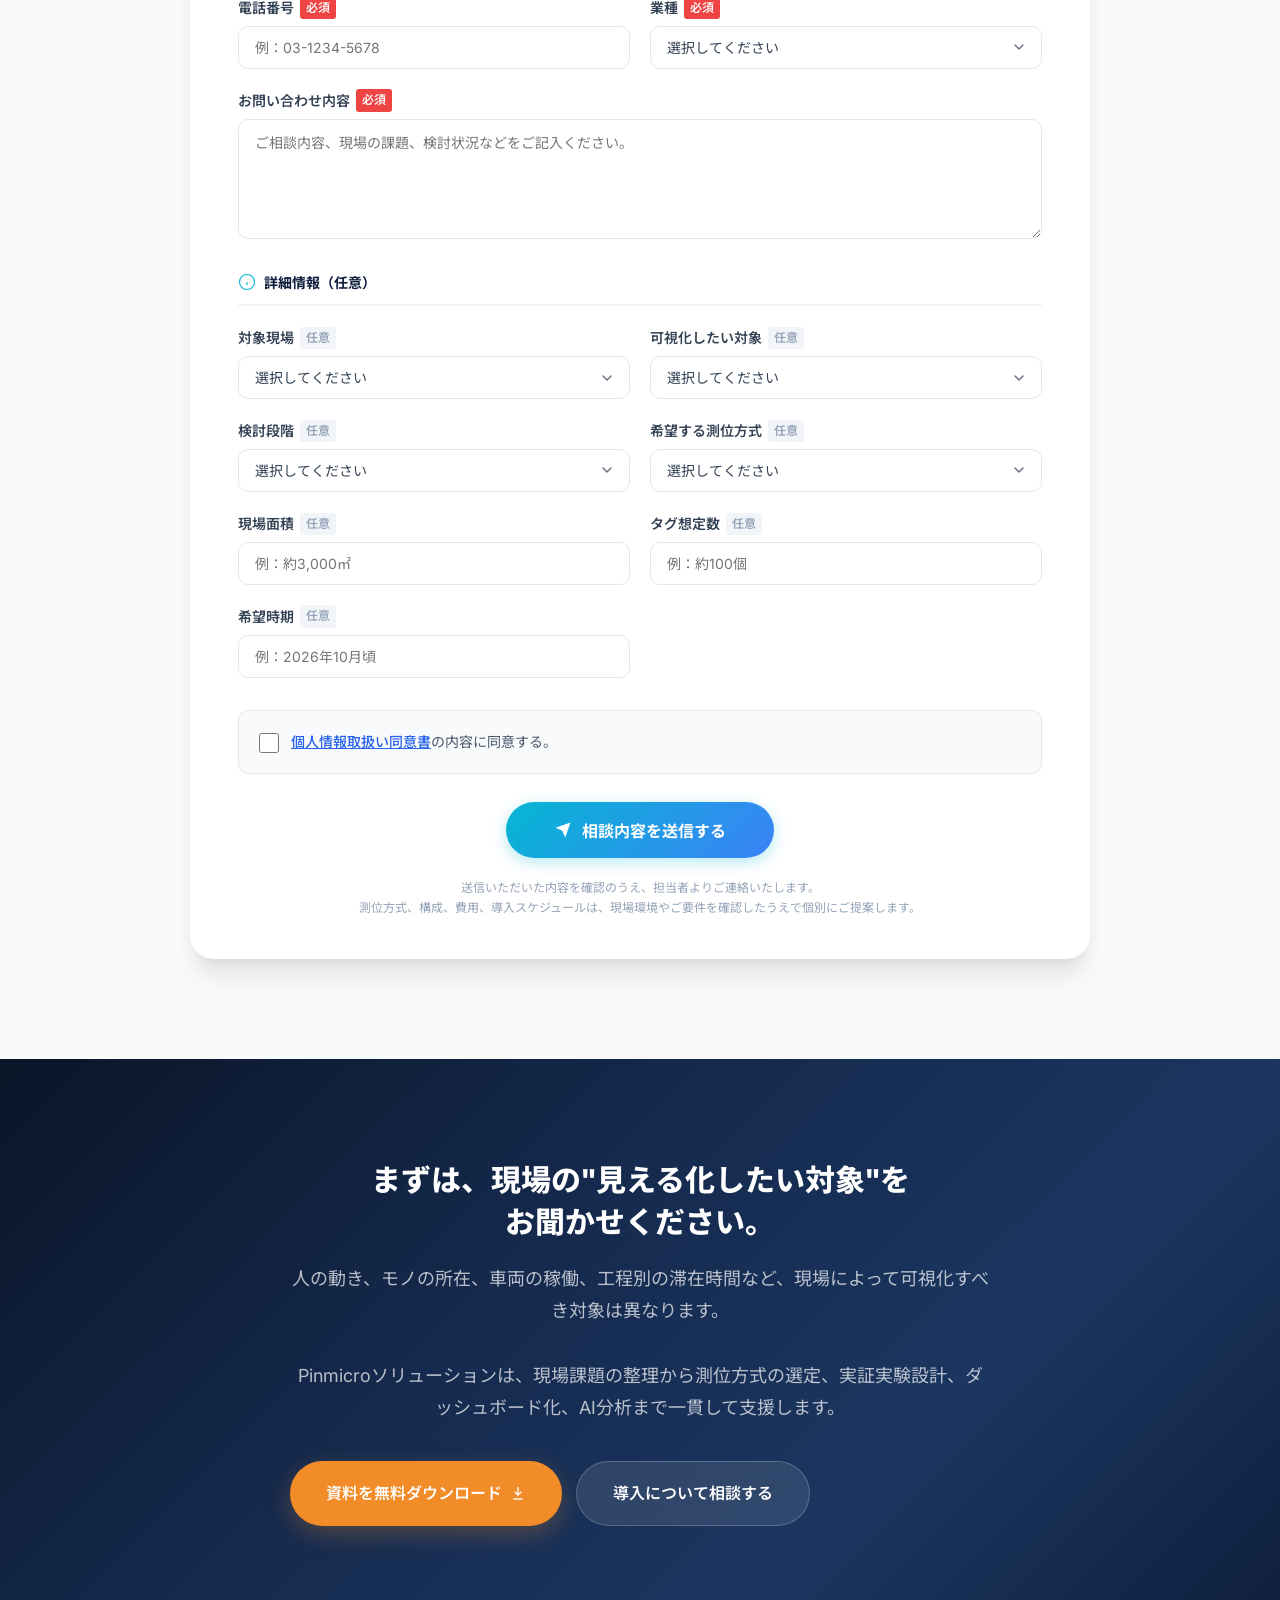
==== commit 1b719025: "Update index.html" ====
--- a/index.html
+++ b/index.html
@@ -84,9 +84,20 @@
             実証実験から本格導入まで支援
           </span>
         </div>
-        <div class="hero-actions">
-          <a href="#contact" class="btn btn--primary btn--lg">
-            専用フォームから相談する
+<div class="hero-actions">
+  <a href="#downloads" class="btn btn--primary btn--lg hero-download-btn">
+    資料を無料ダウンロード
+    <svg viewBox="0 0 24 24" fill="none" stroke="currentColor" stroke-width="2">
+      <path d="M12 3v12"></path>
+      <polyline points="7 10 12 15 17 10"></polyline>
+      <path d="M5 21h14"></path>
+    </svg>
+  </a>
+
+  <a href="#contact" class="btn btn--secondary btn--lg">
+    導入について相談する
+  </a>
+</div>
             <svg viewBox="0 0 24 24" fill="none" stroke="currentColor" stroke-width="2"><path d="M5 12h14M12 5l7 7-7 7"/></svg>
           </a>
           <a href="#contact" class="btn btn--secondary btn--lg">
--- a/styles.css
+++ b/styles.css
@@ -2063,3 +2063,68 @@
     break-inside: avoid;
   }
 }
+/* =========================================================
+   Pinmicro update 2026-09
+   Hero download CTA / Challenge photo cards
+========================================================= */
+
+/* Hero download button */
+.hero-download-btn {
+  background: #f28c28 !important;
+  border-color: #f28c28 !important;
+  color: #fff !important;
+  box-shadow: 0 8px 24px rgba(242, 140, 40, 0.28);
+}
+
+.hero-download-btn:hover {
+  background: #df7b18 !important;
+  border-color: #df7b18 !important;
+  transform: translateY(-2px);
+  box-shadow: 0 12px 30px rgba(242, 140, 40, 0.35);
+}
+
+
+/* Challenge photo cards */
+.challenge-card--photo {
+  padding: 0 !important;
+  overflow: hidden;
+  background: #fff;
+}
+
+.challenge-image {
+  display: block;
+  width: 100%;
+  aspect-ratio: 4 / 3;
+  object-fit: cover;
+}
+
+.challenge-content {
+  padding: 22px 22px 26px;
+}
+
+.challenge-card--photo h3 {
+  margin-top: 0;
+  margin-bottom: 10px;
+}
+
+.challenge-card--photo p {
+  margin-bottom: 0;
+  line-height: 1.8;
+}
+
+.challenge-card--photo:hover {
+  transform: translateY(-5px);
+  box-shadow: 0 15px 35px rgba(20, 50, 70, 0.14);
+}
+
+
+/* Mobile */
+@media (max-width: 768px) {
+  .challenge-content {
+    padding: 20px;
+  }
+
+  .challenge-image {
+    aspect-ratio: 16 / 10;
+  }
+}
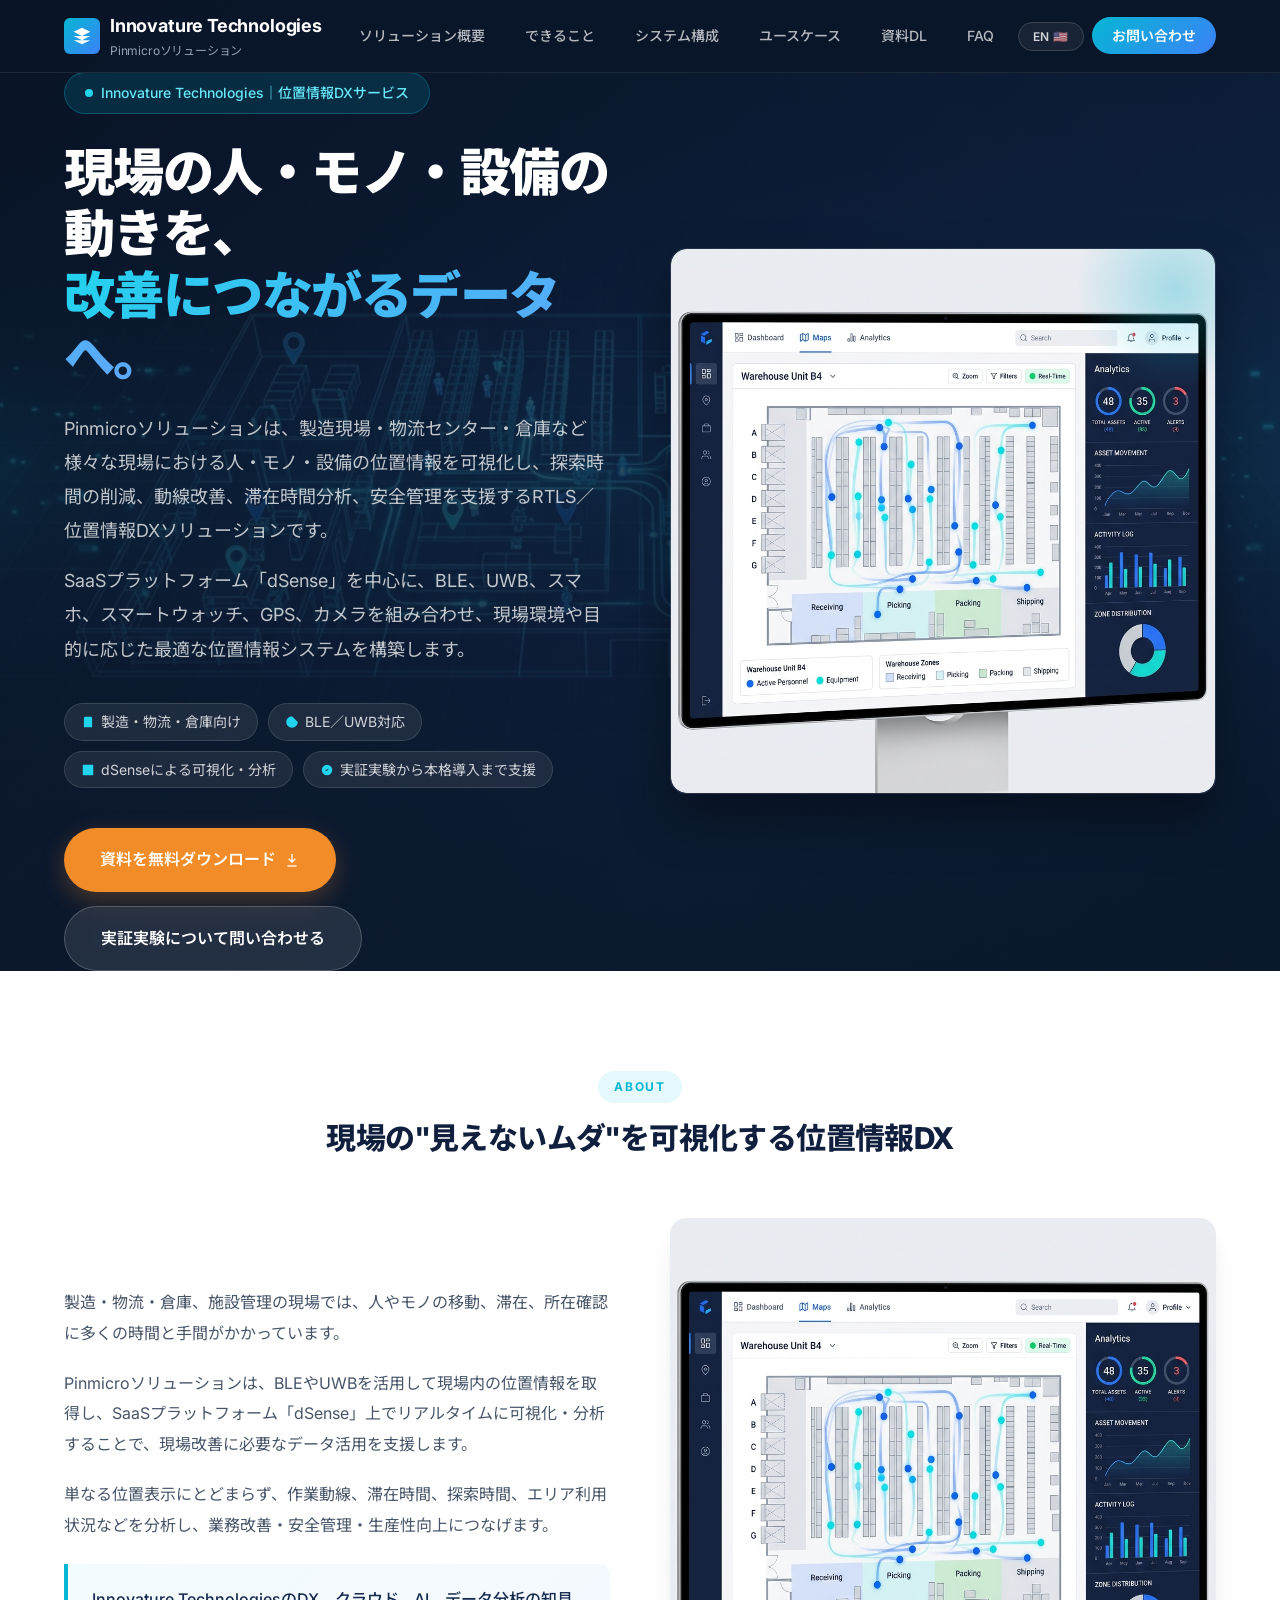
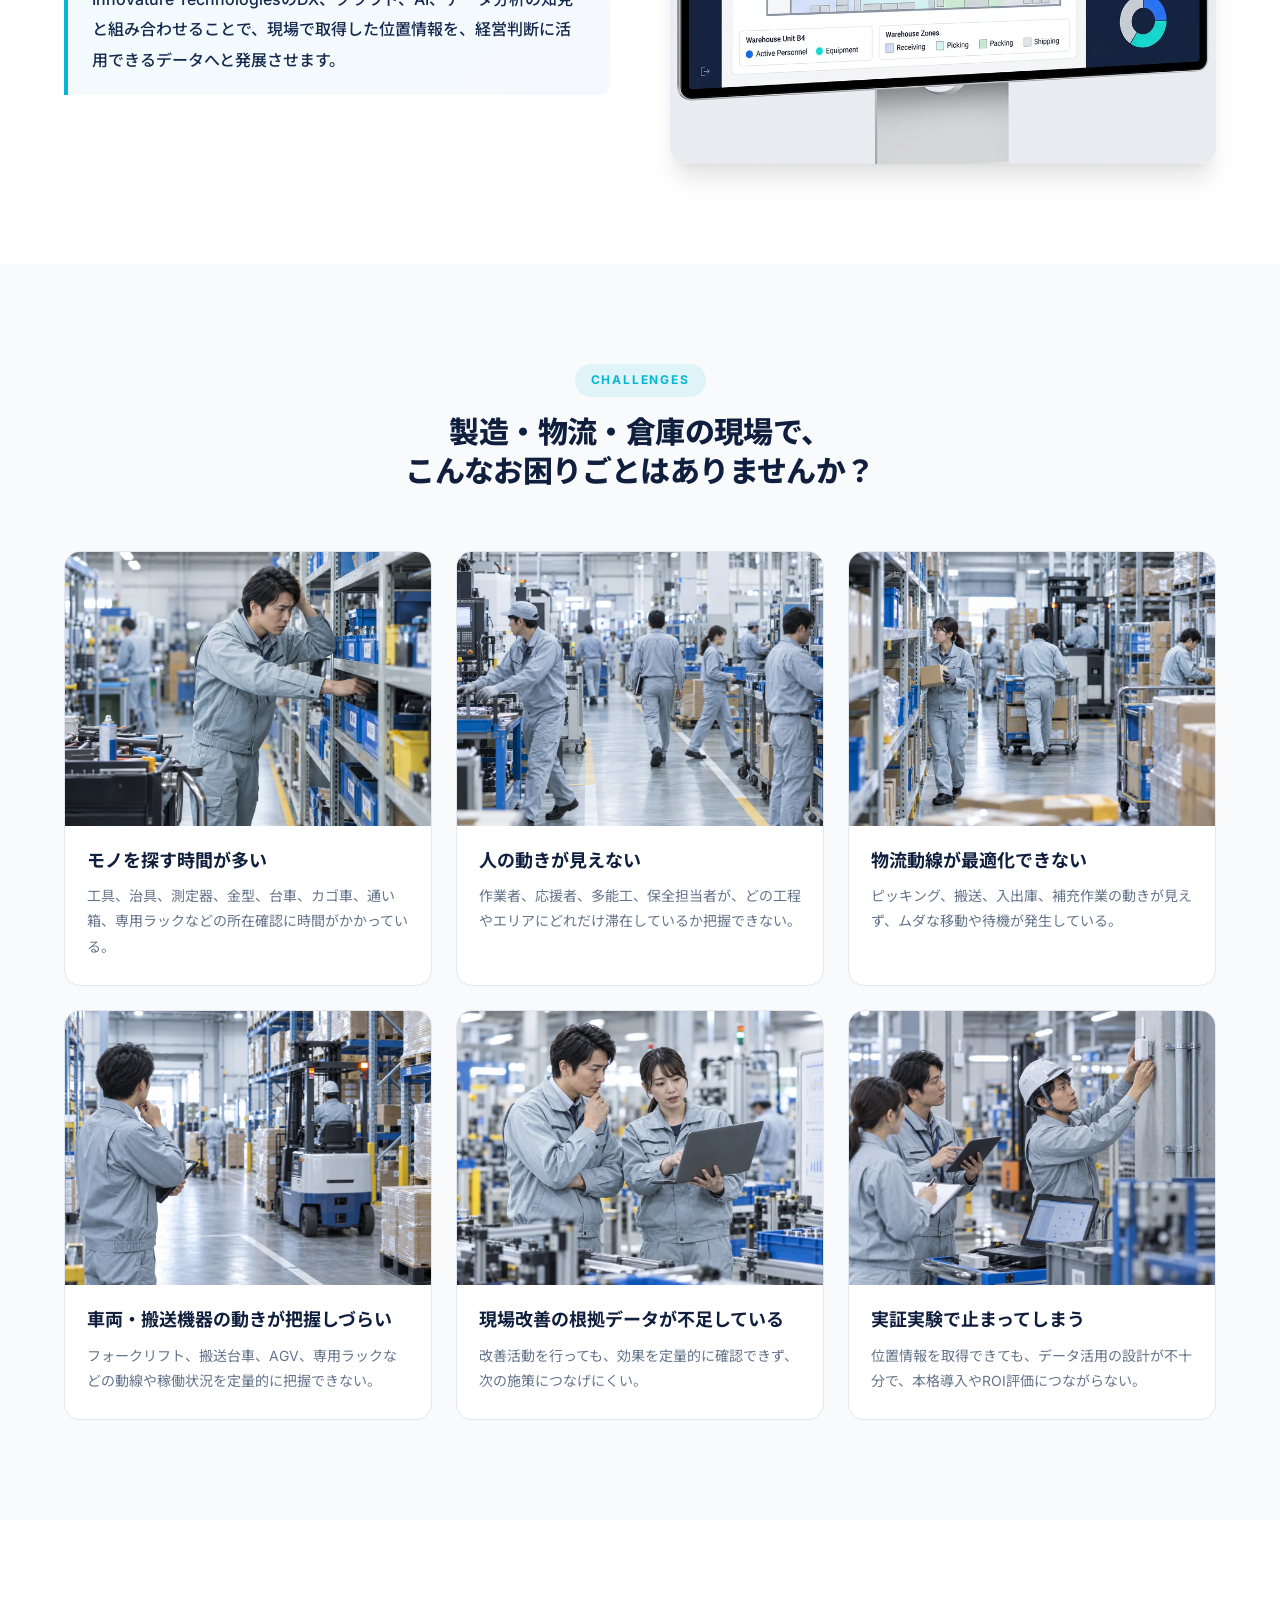
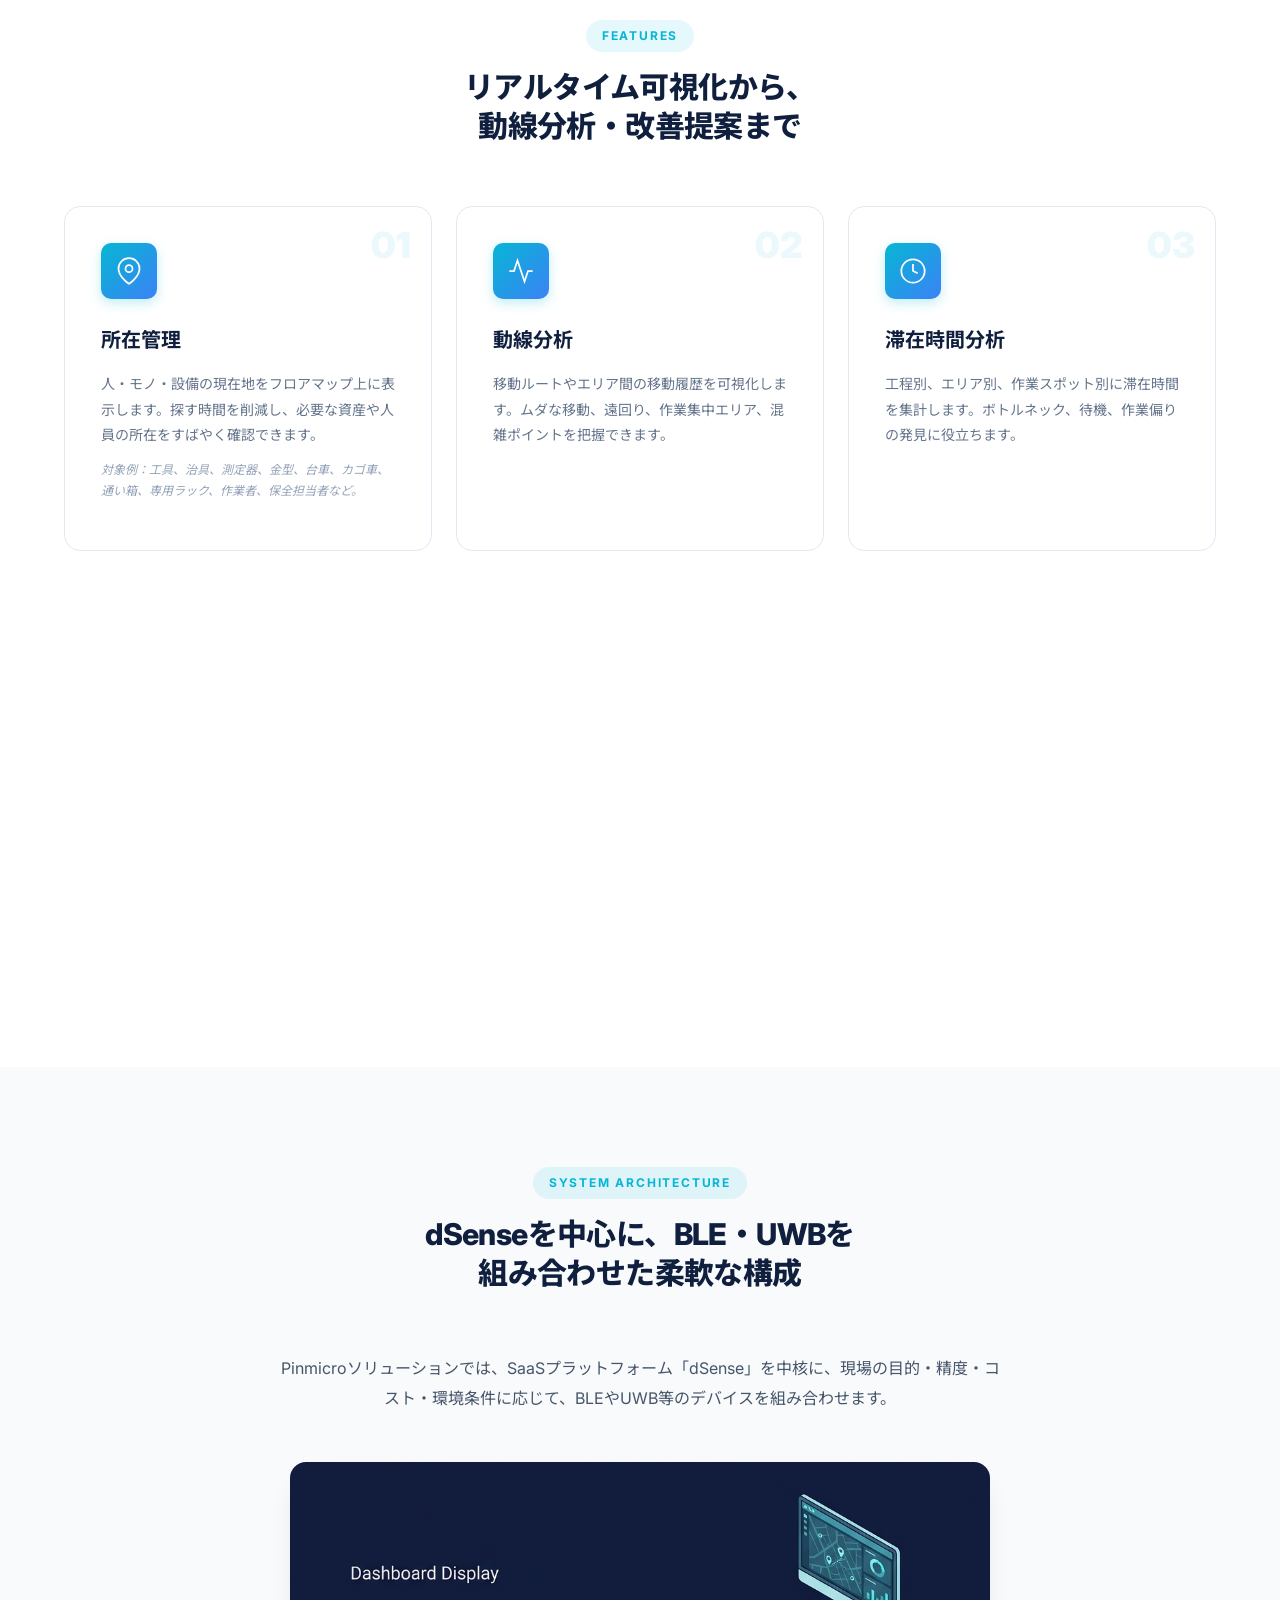
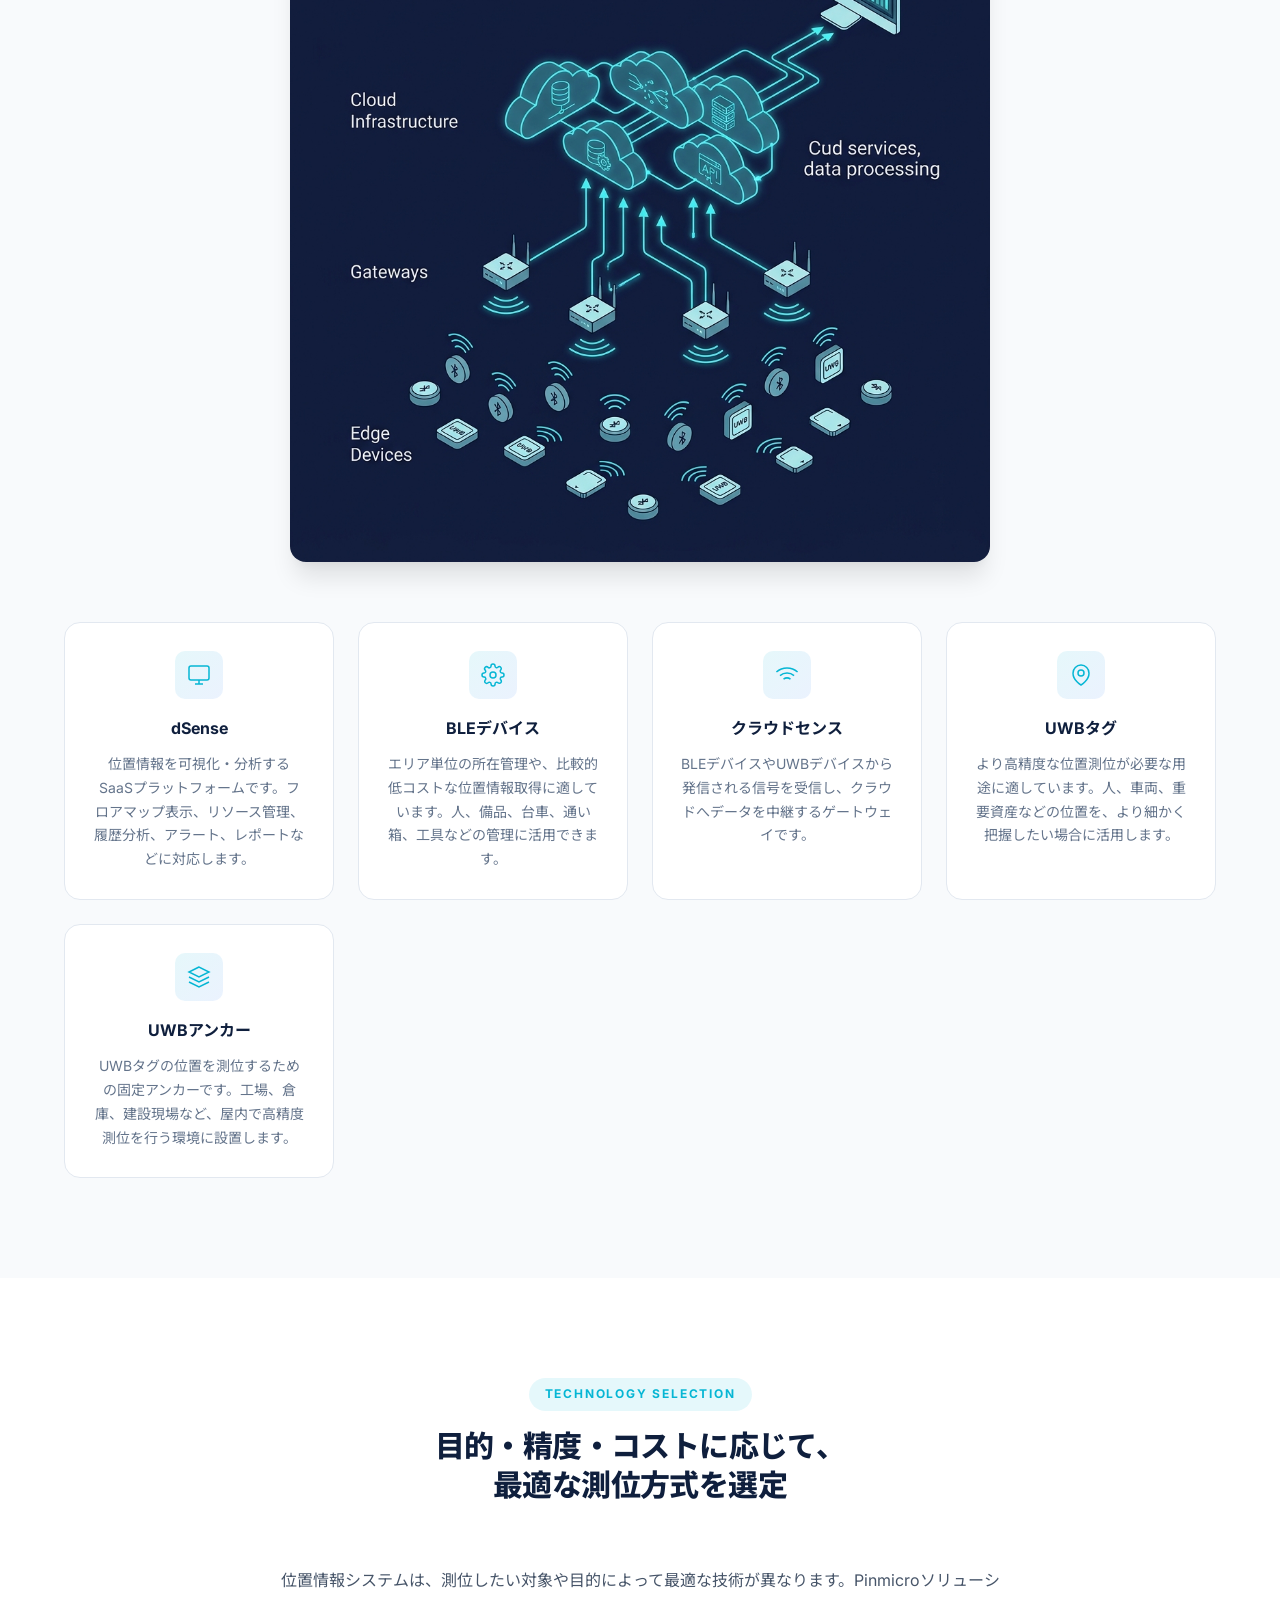
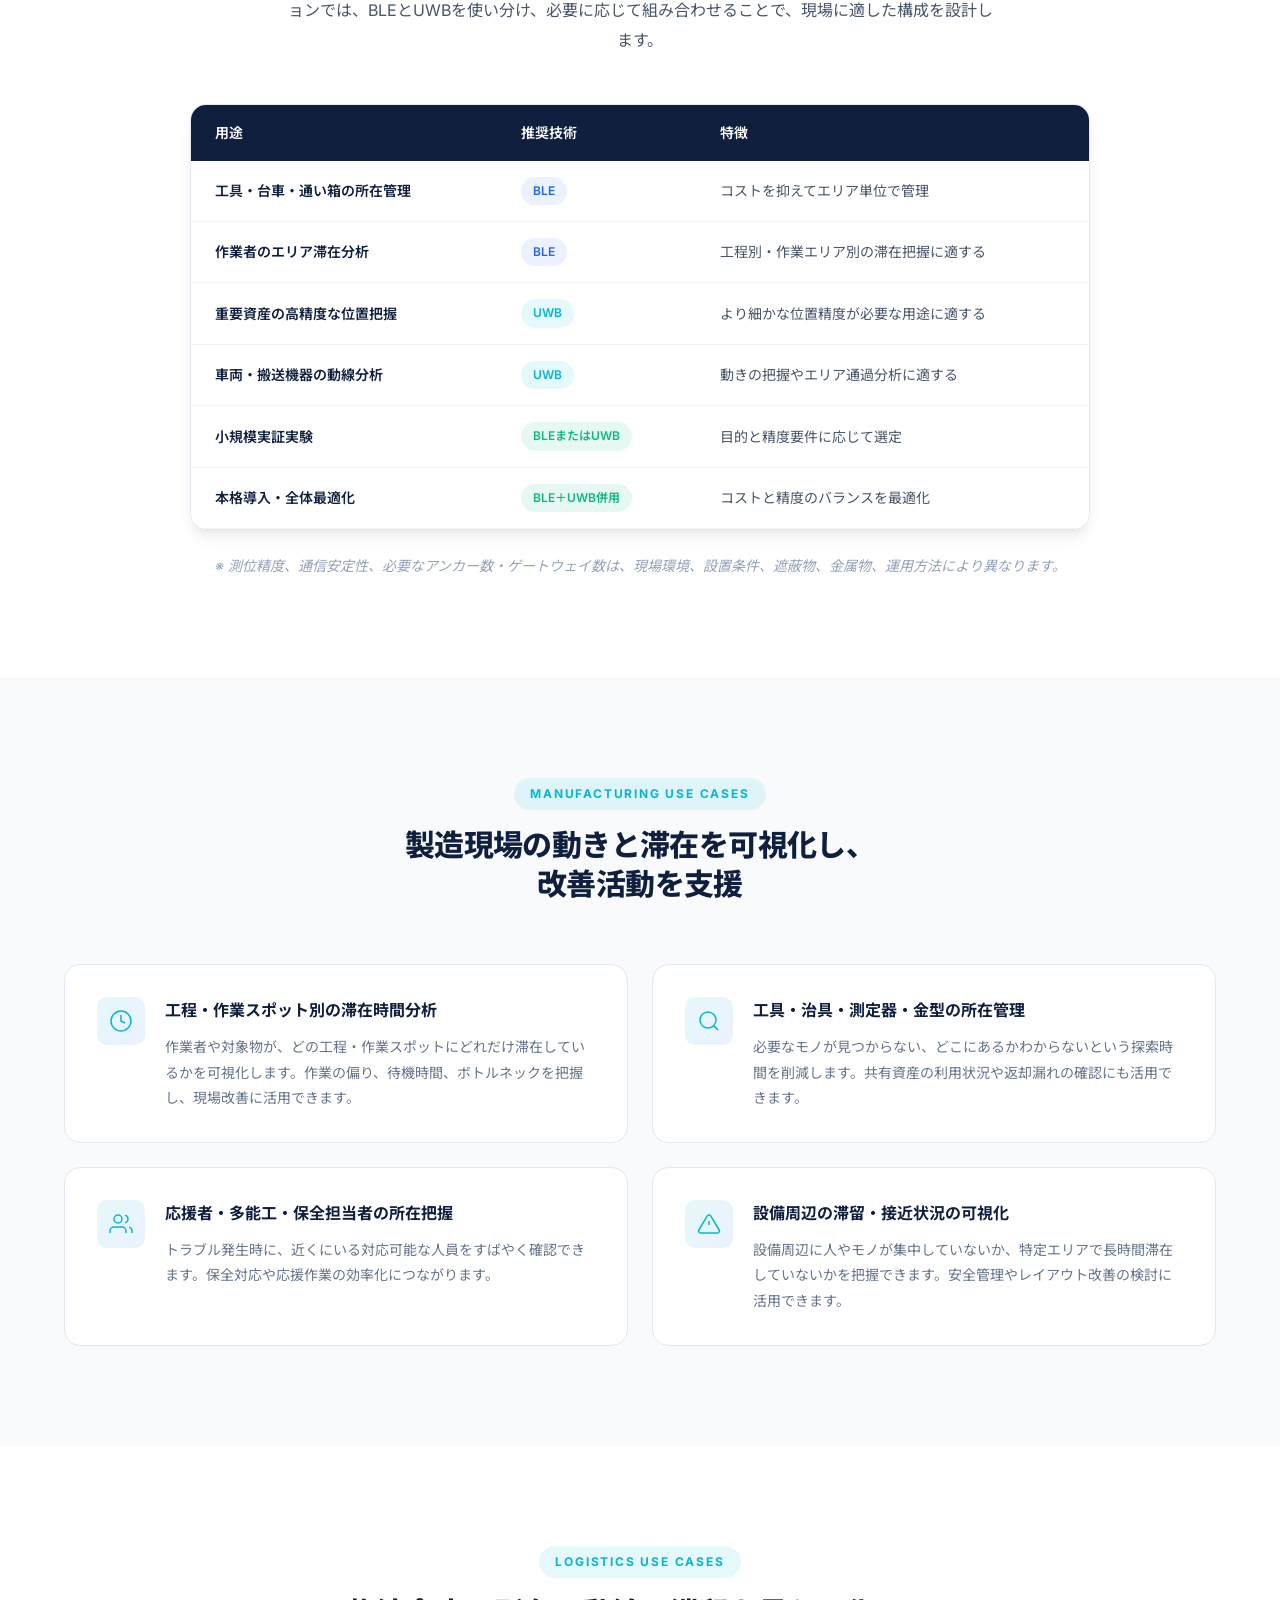
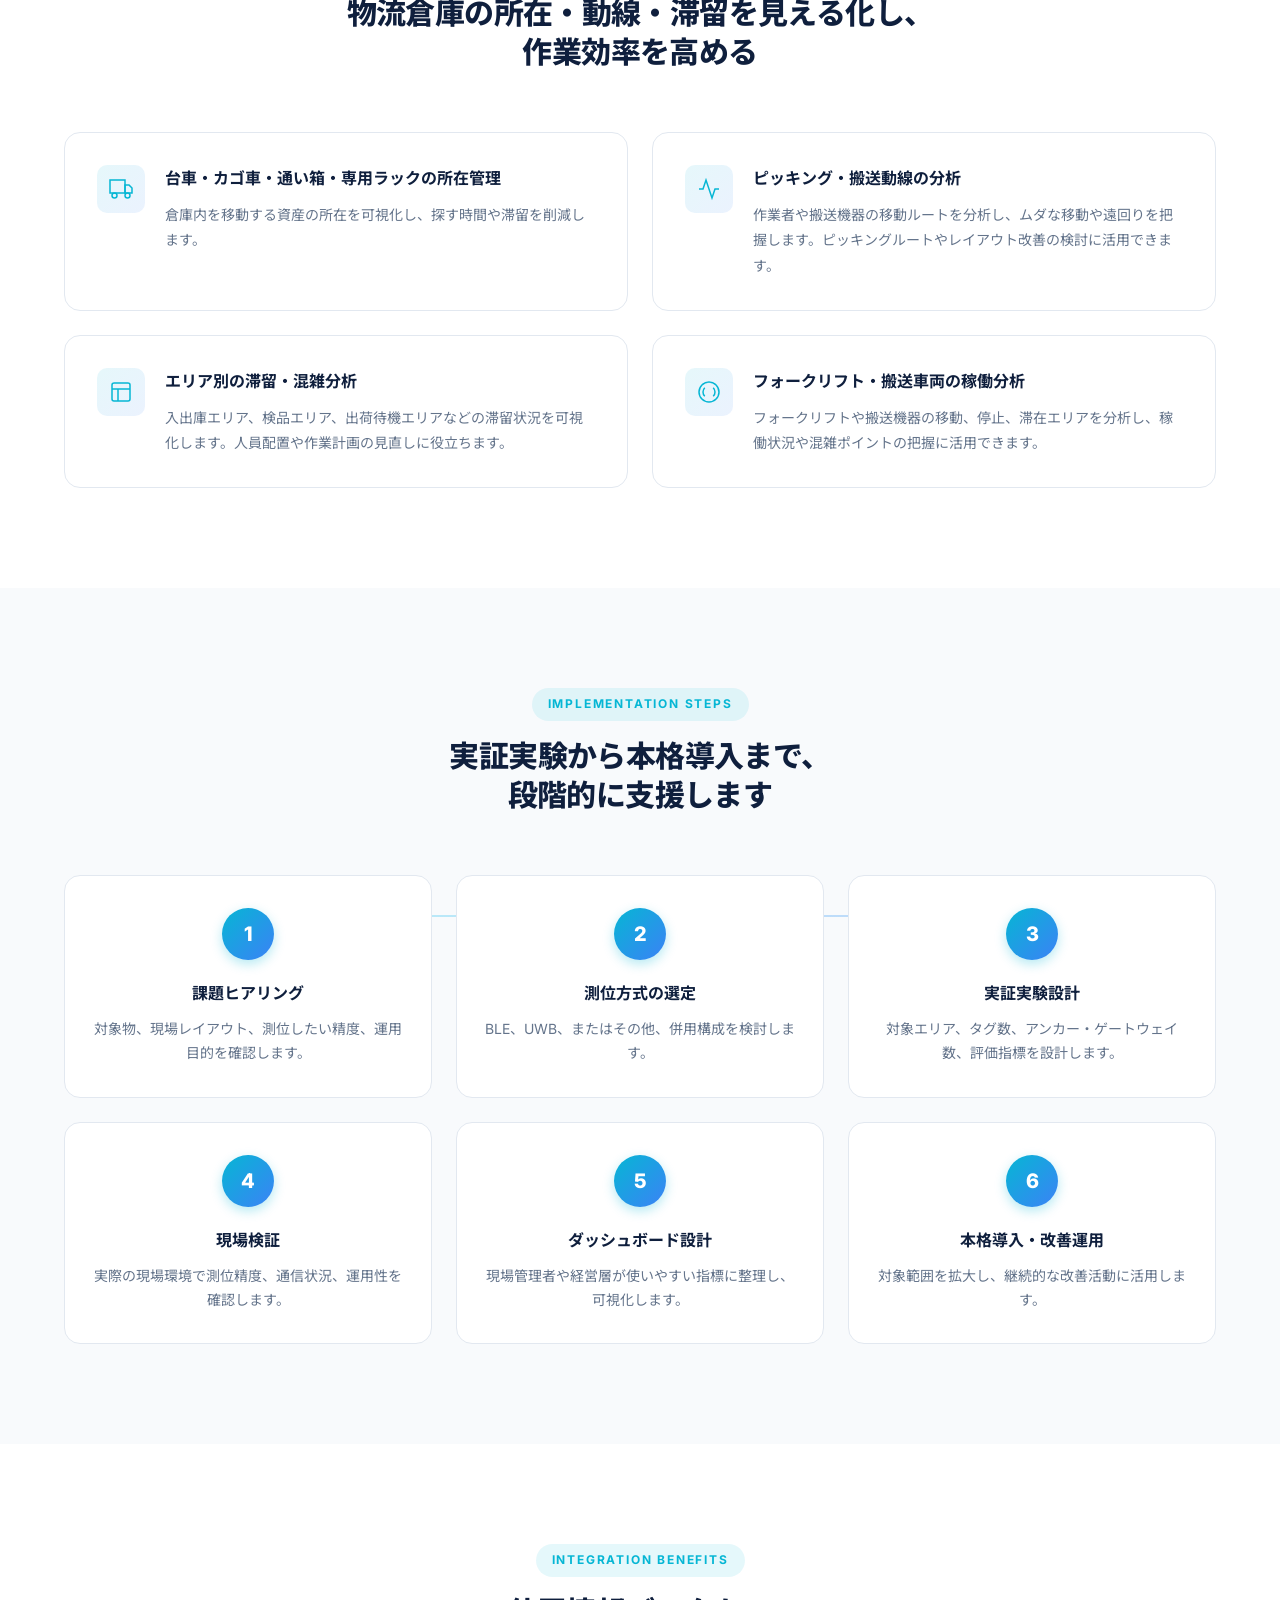
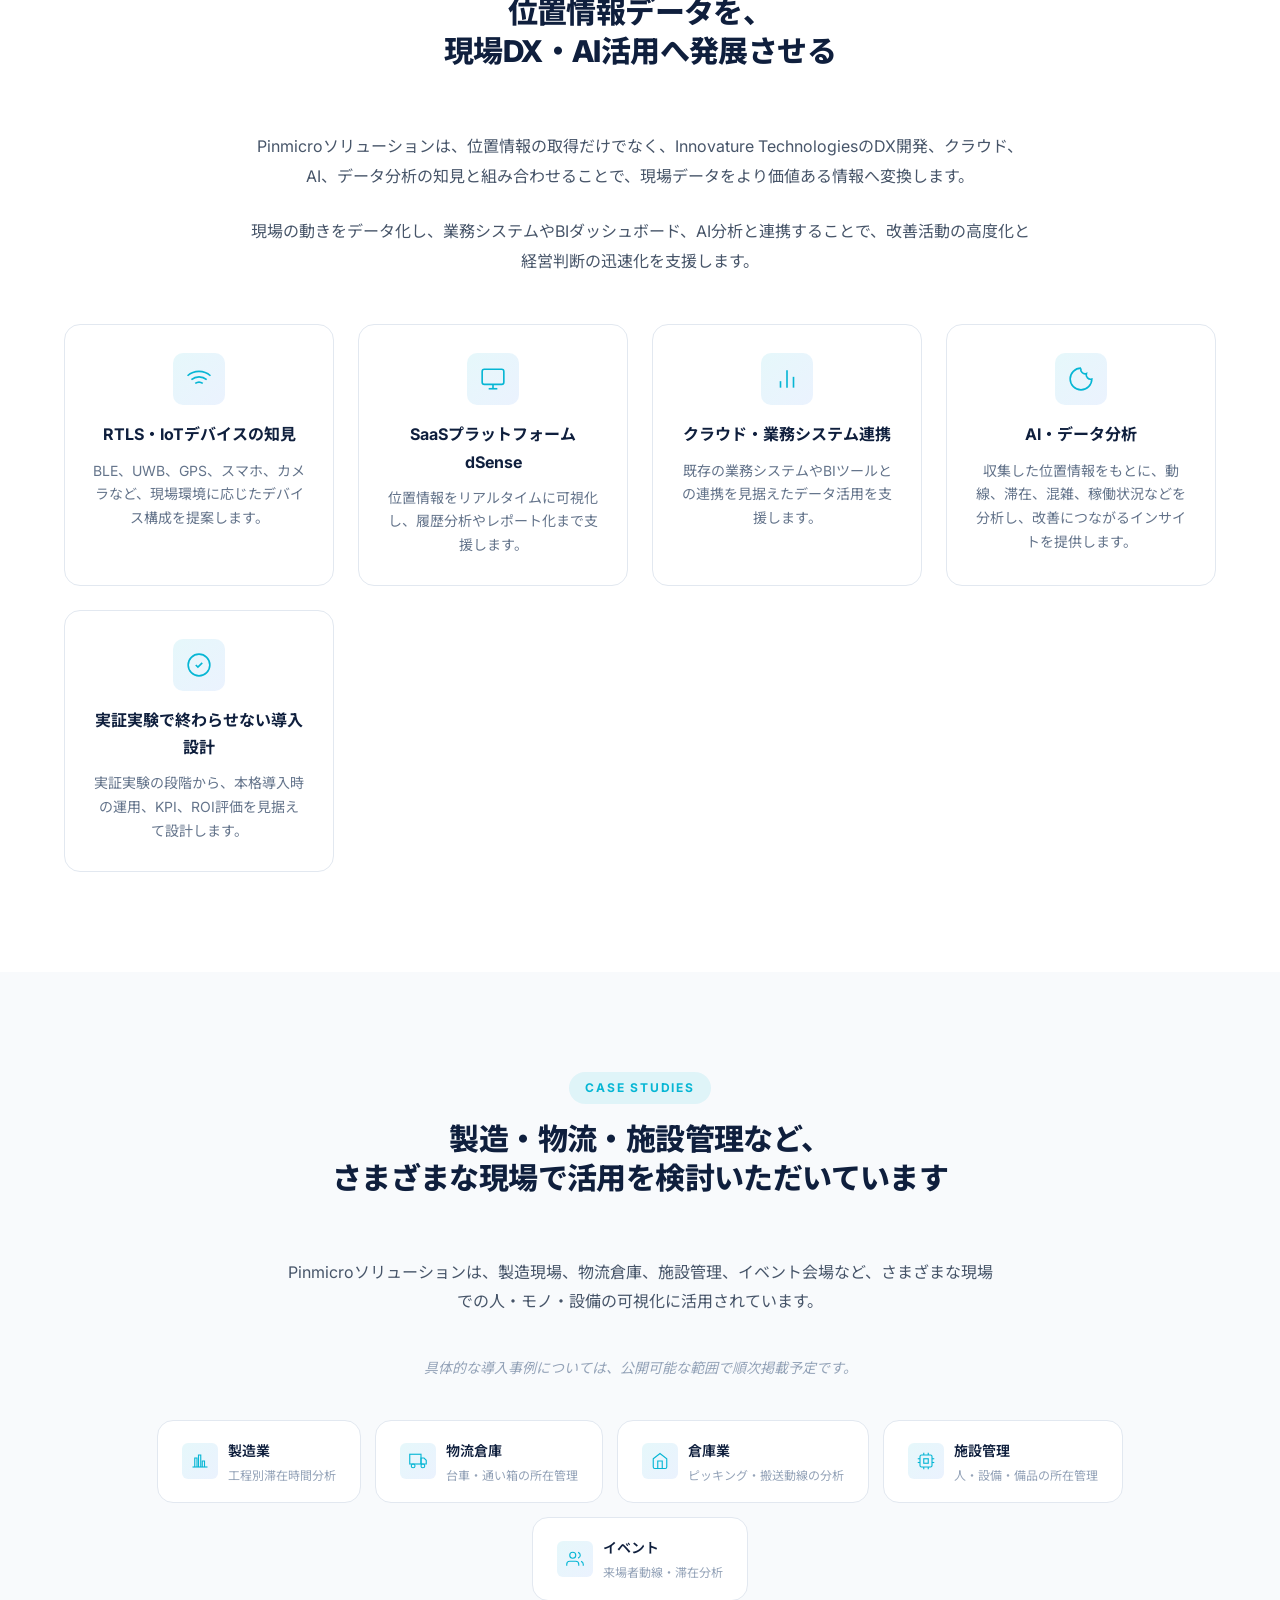
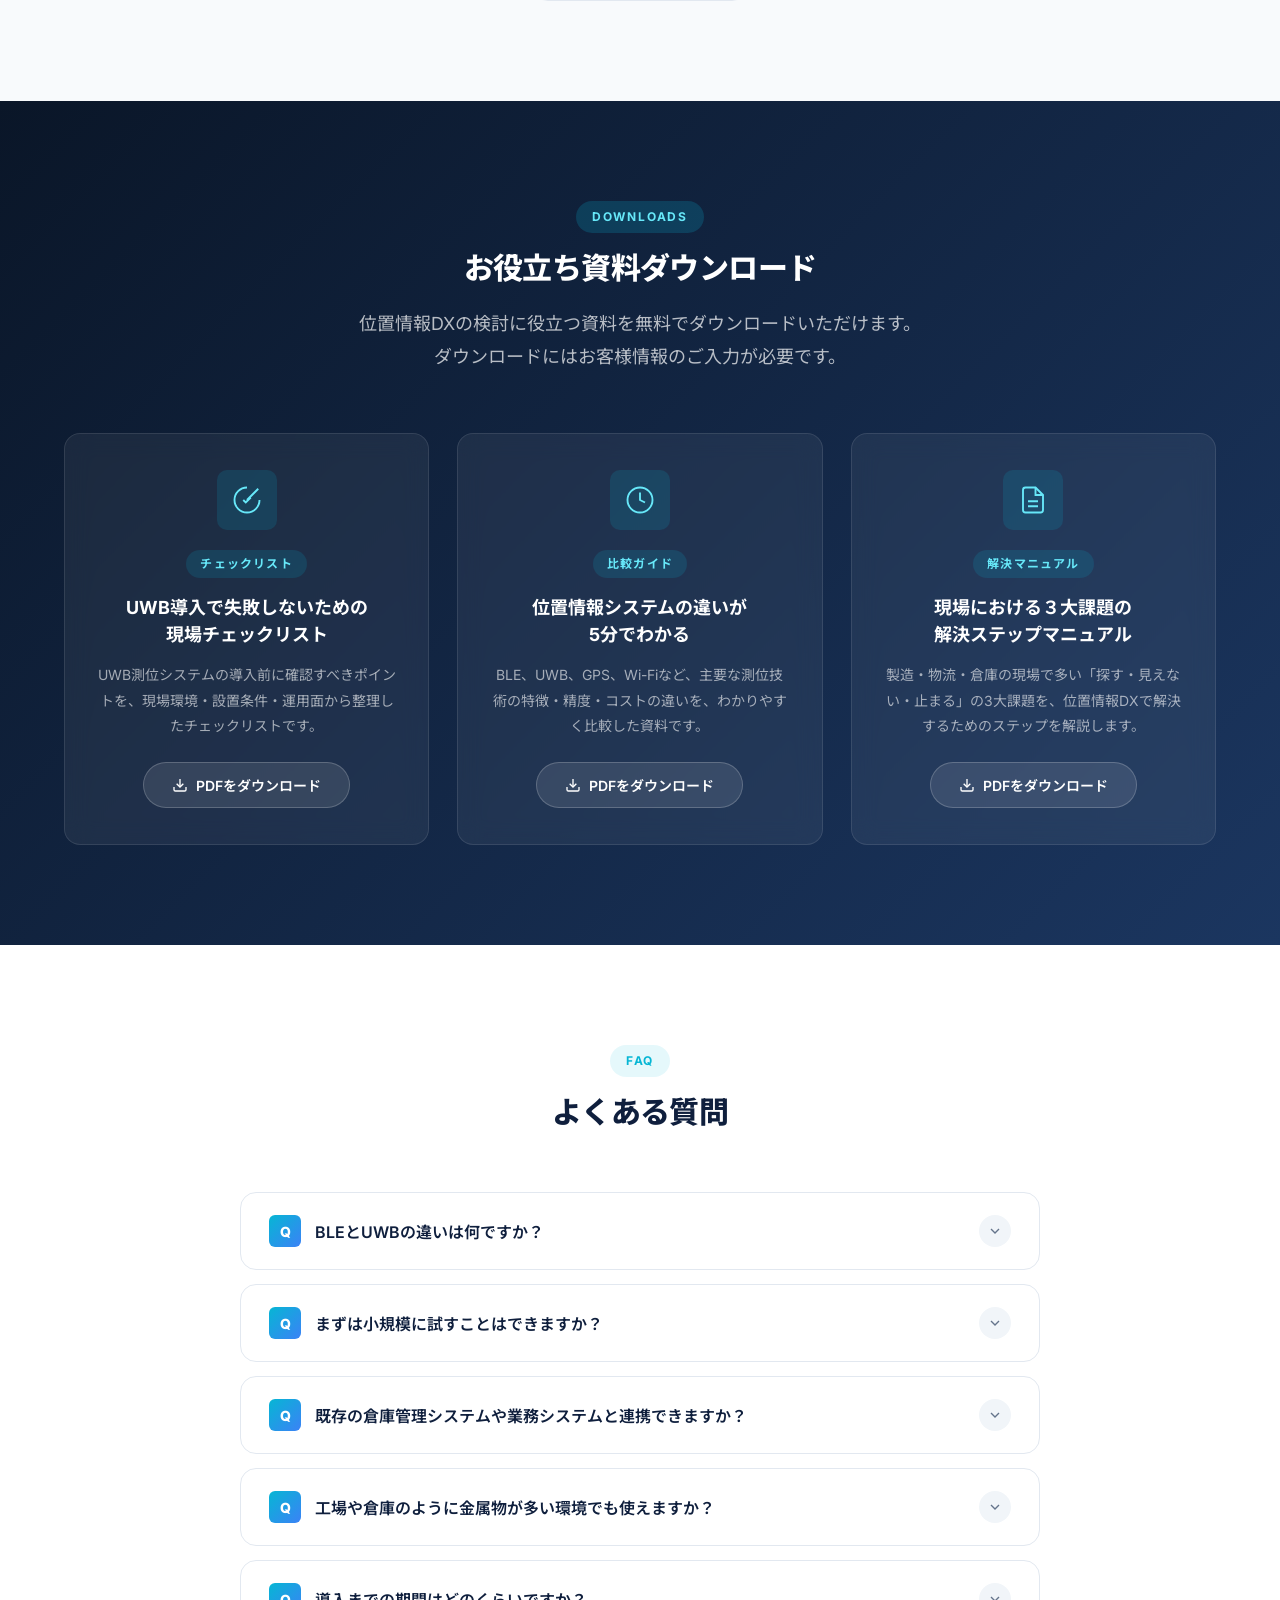
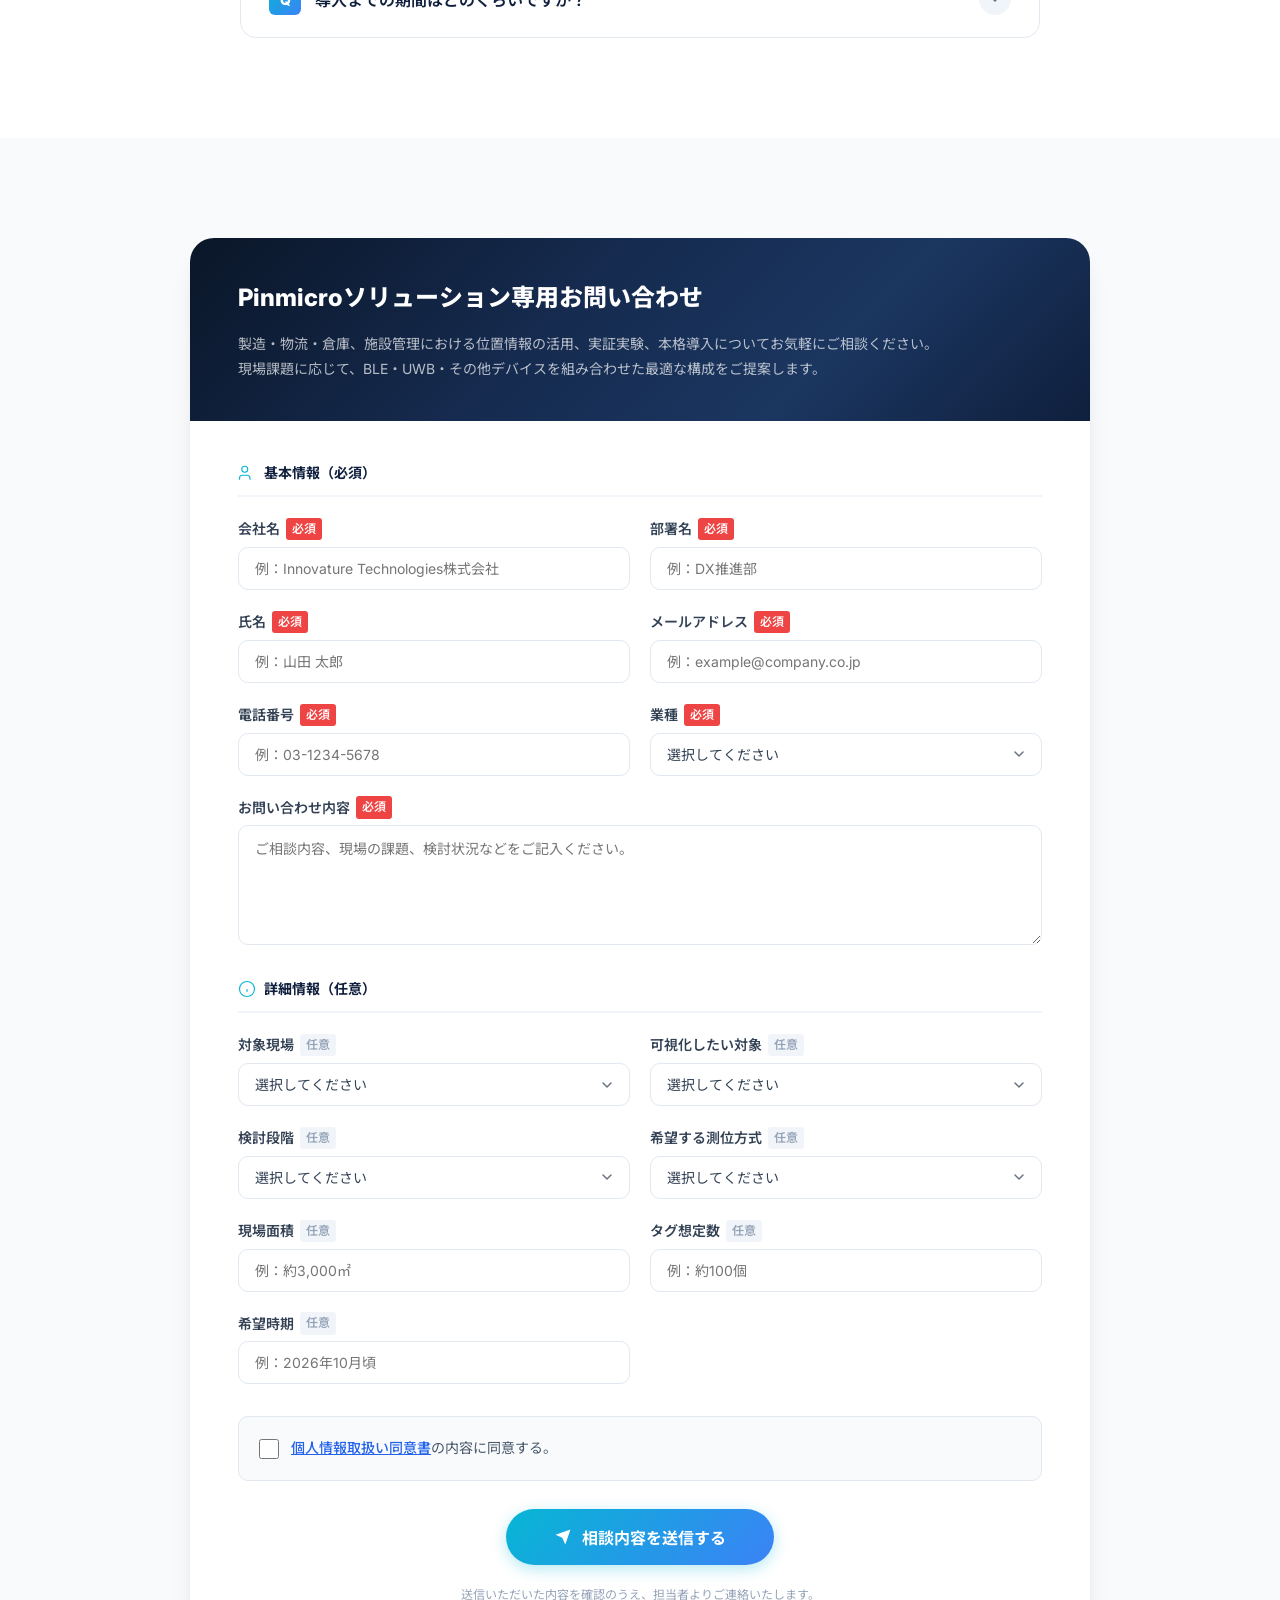
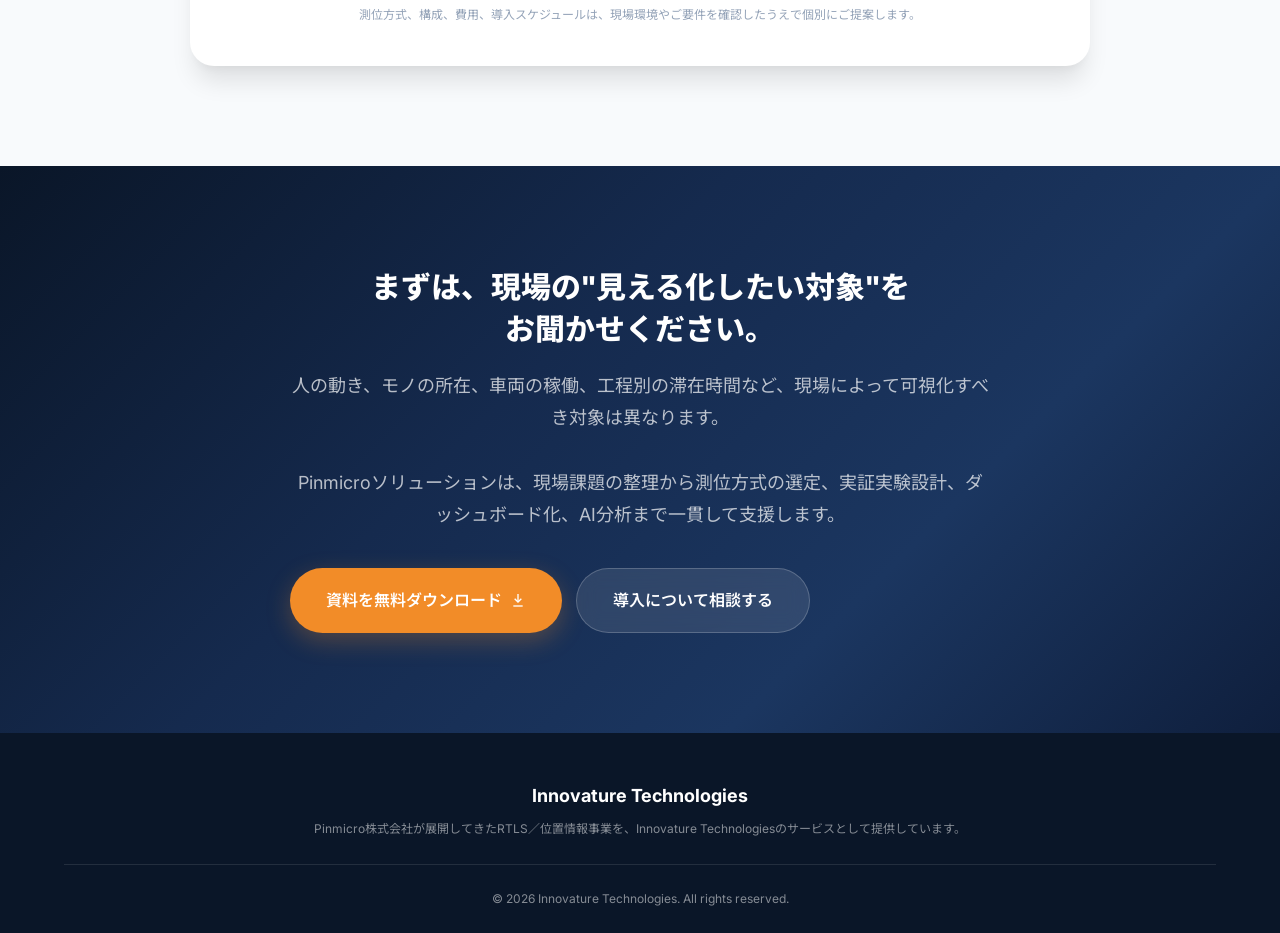
==== commit 3069a466: "Update index.html Fix duplicate HTML wrappers" ====
--- a/index.html
+++ b/index.html
@@ -94,12 +94,6 @@
     </svg>
   </a>
 
-  <a href="#contact" class="btn btn--secondary btn--lg">
-    導入について相談する
-  </a>
-</div>
-            <svg viewBox="0 0 24 24" fill="none" stroke="currentColor" stroke-width="2"><path d="M5 12h14M12 5l7 7-7 7"/></svg>
-          </a>
           <a href="#contact" class="btn btn--secondary btn--lg">
             実証実験について問い合わせる
           </a>
@@ -145,7 +139,6 @@
         <h2 class="section-title">製造・物流・倉庫の現場で、<br>こんなお困りごとはありませんか？</h2>
       </div>
       <div class="challenge-grid">
-<div class="challenge-grid">
 
   <div class="challenge-card challenge-card--photo fade-in fade-in-delay-1">
     <img class="challenge-image"
@@ -214,8 +207,6 @@
   </div>
 
 </div>
-        </div>
-      </div>
     </div>
   </section>
 
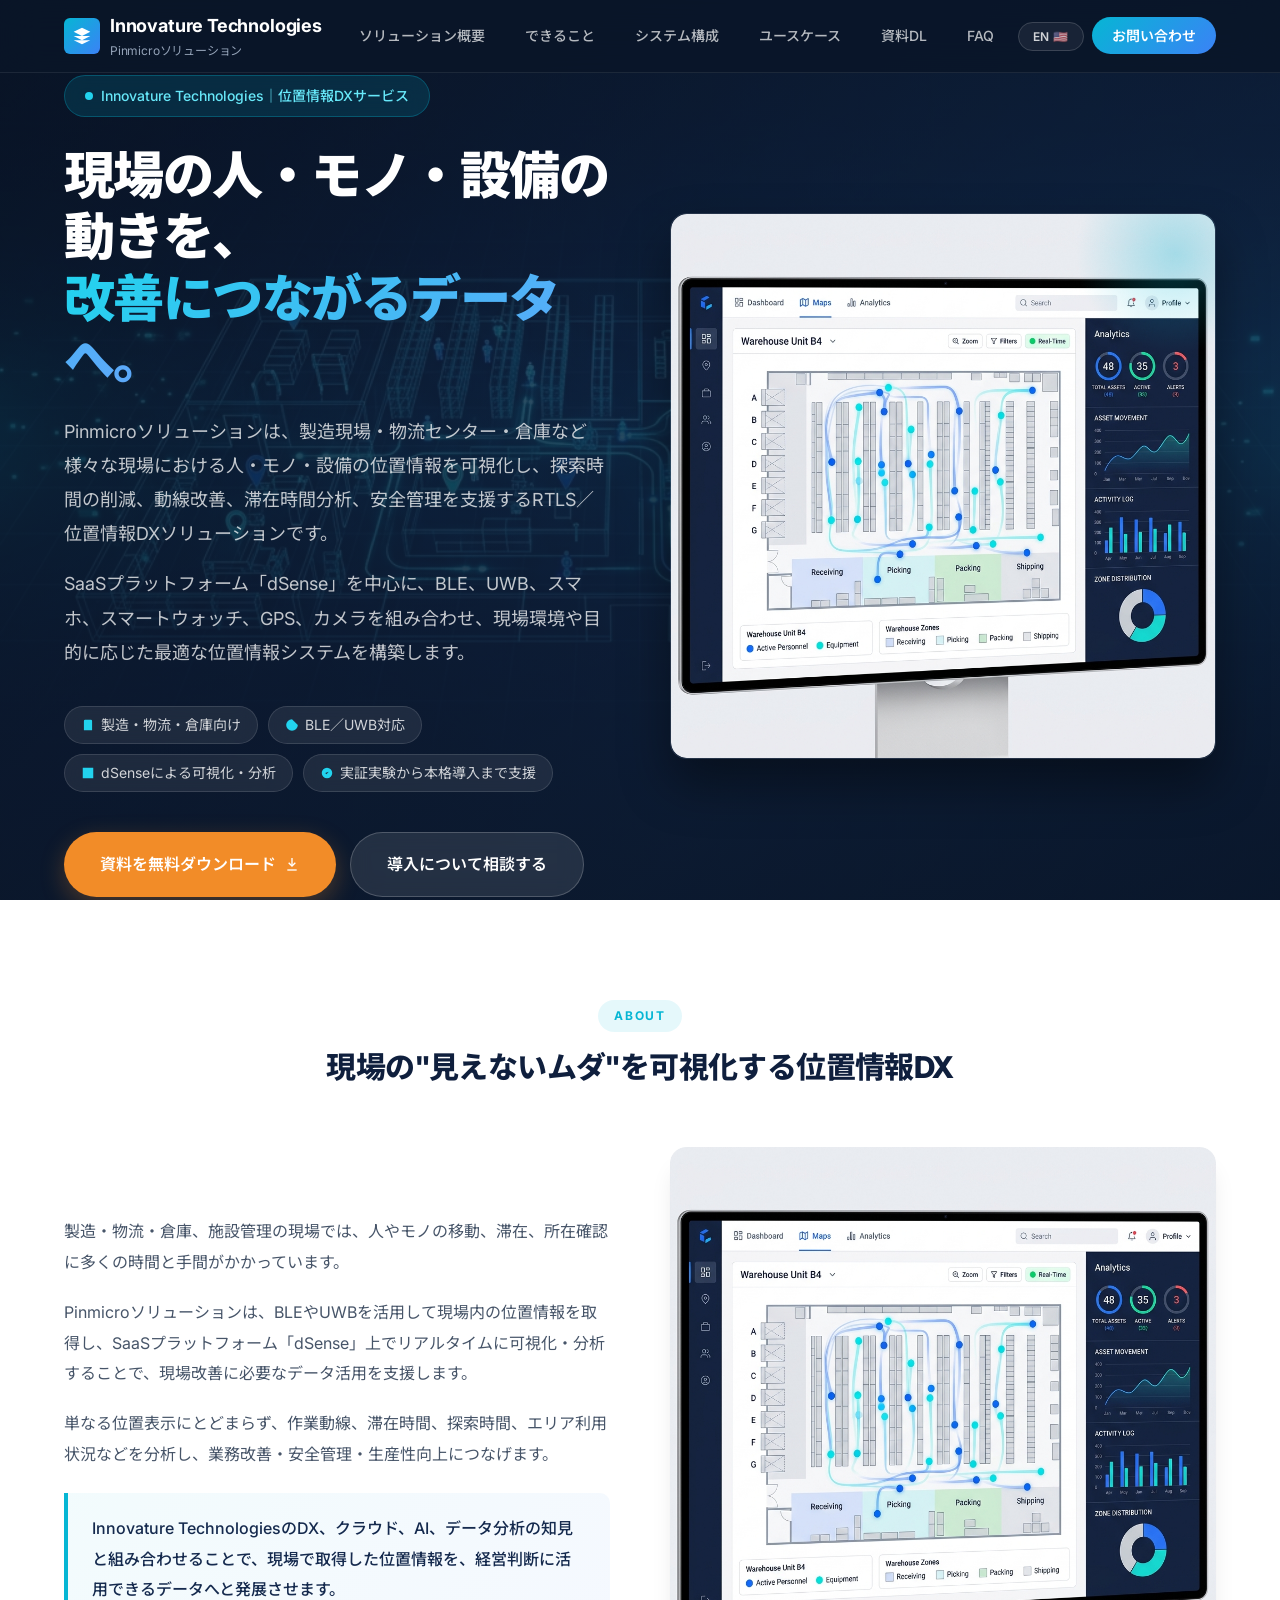
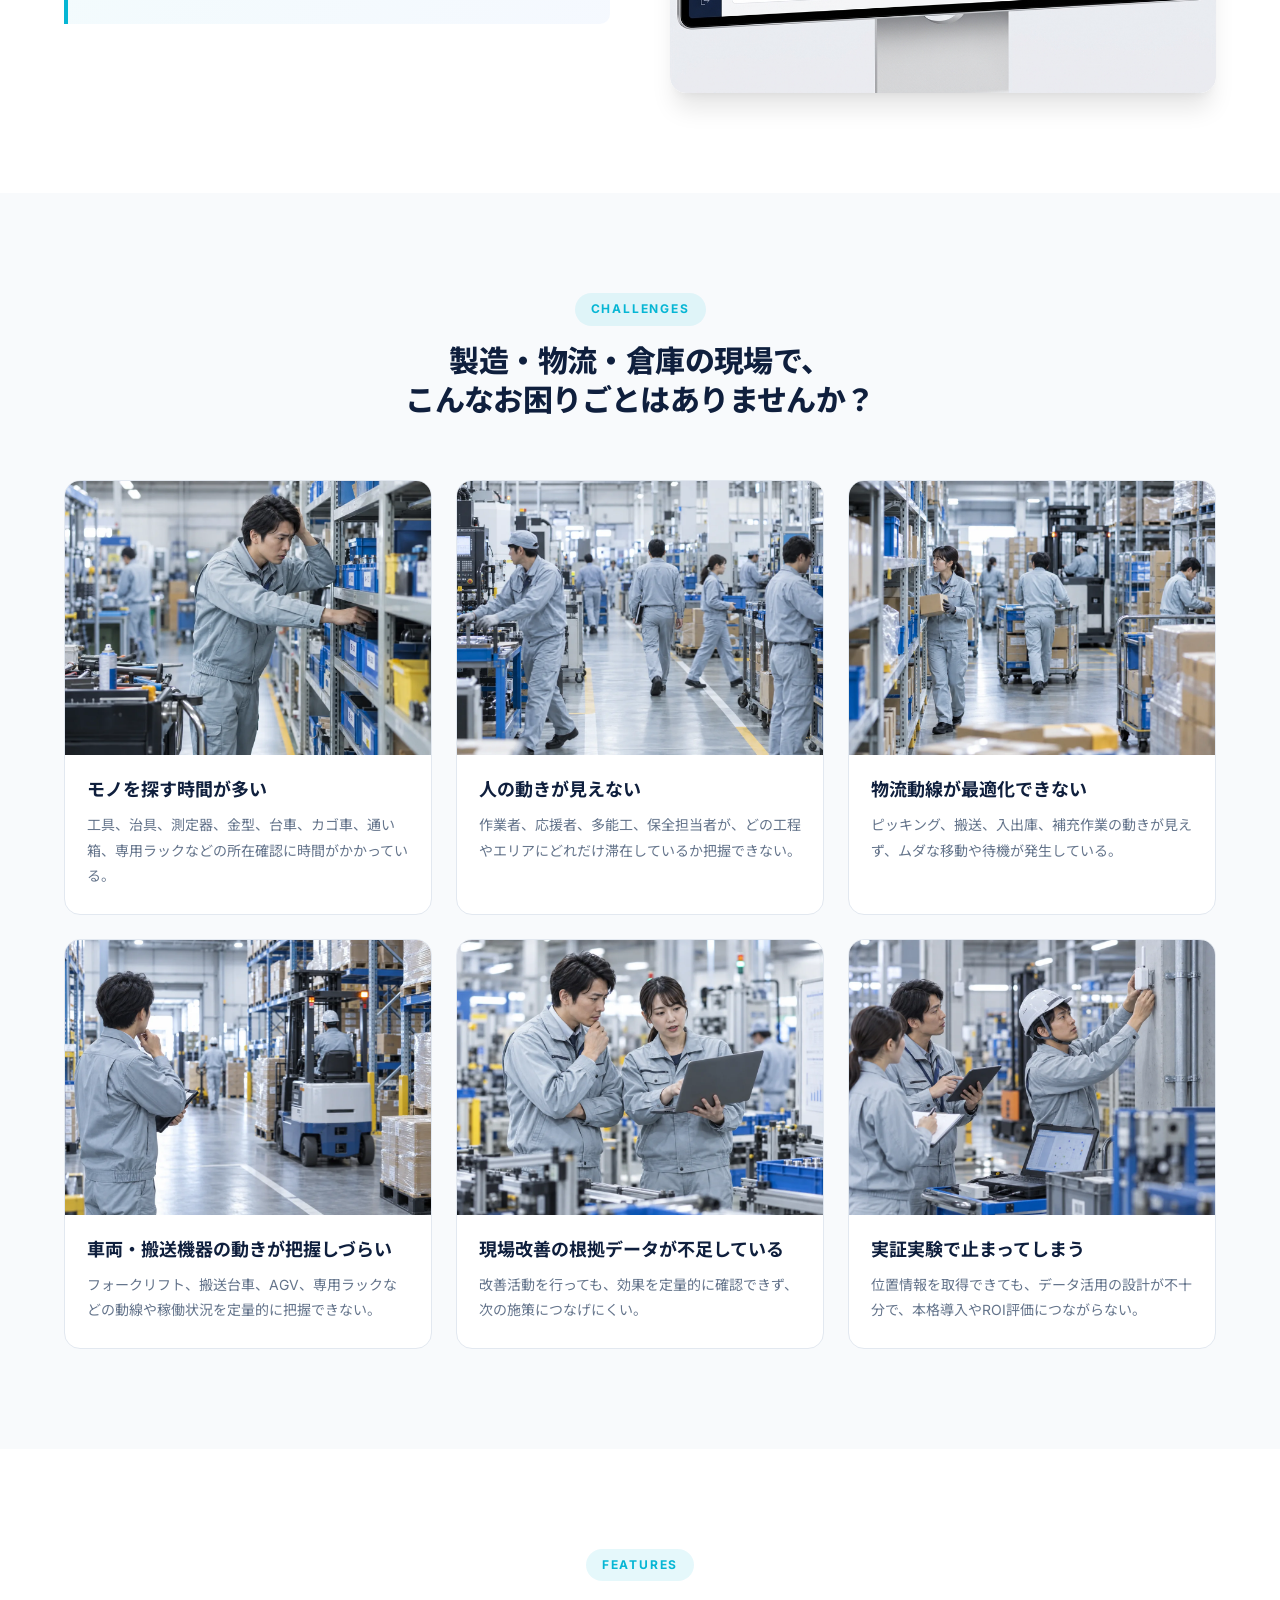
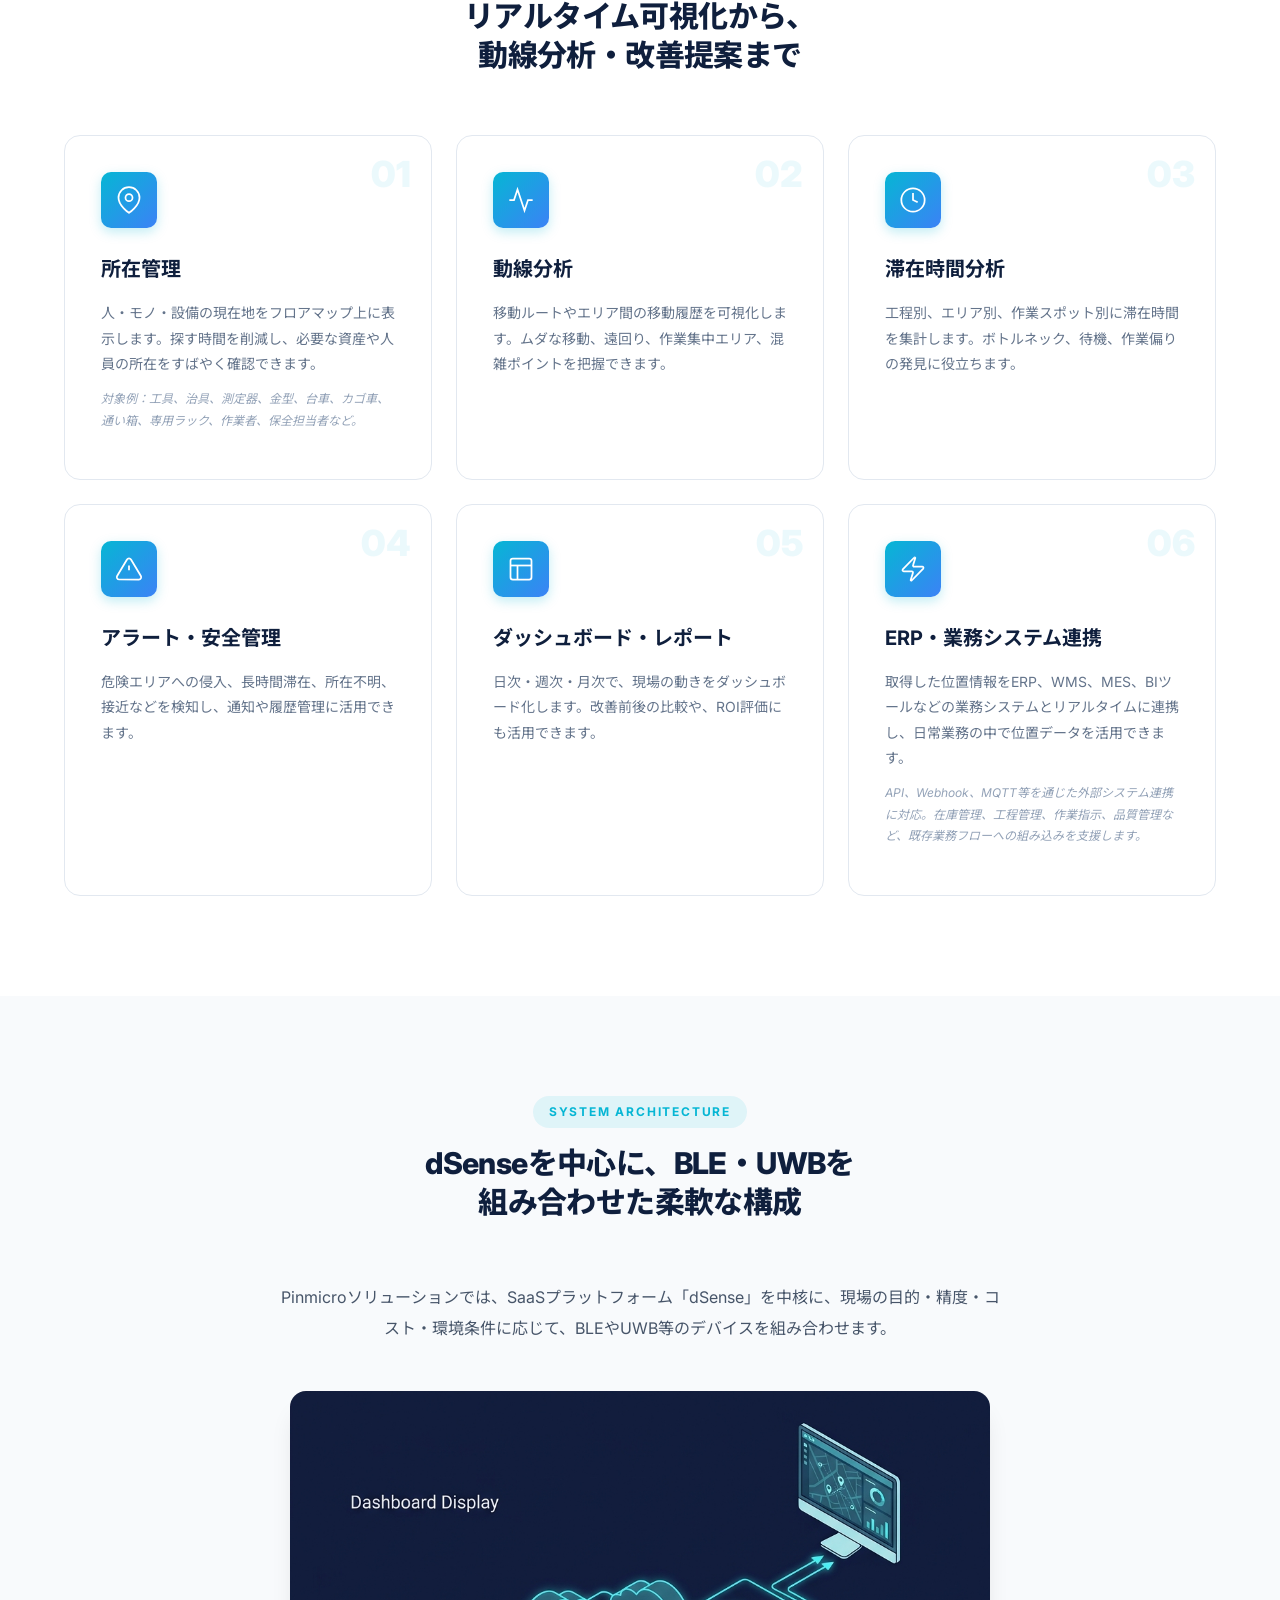
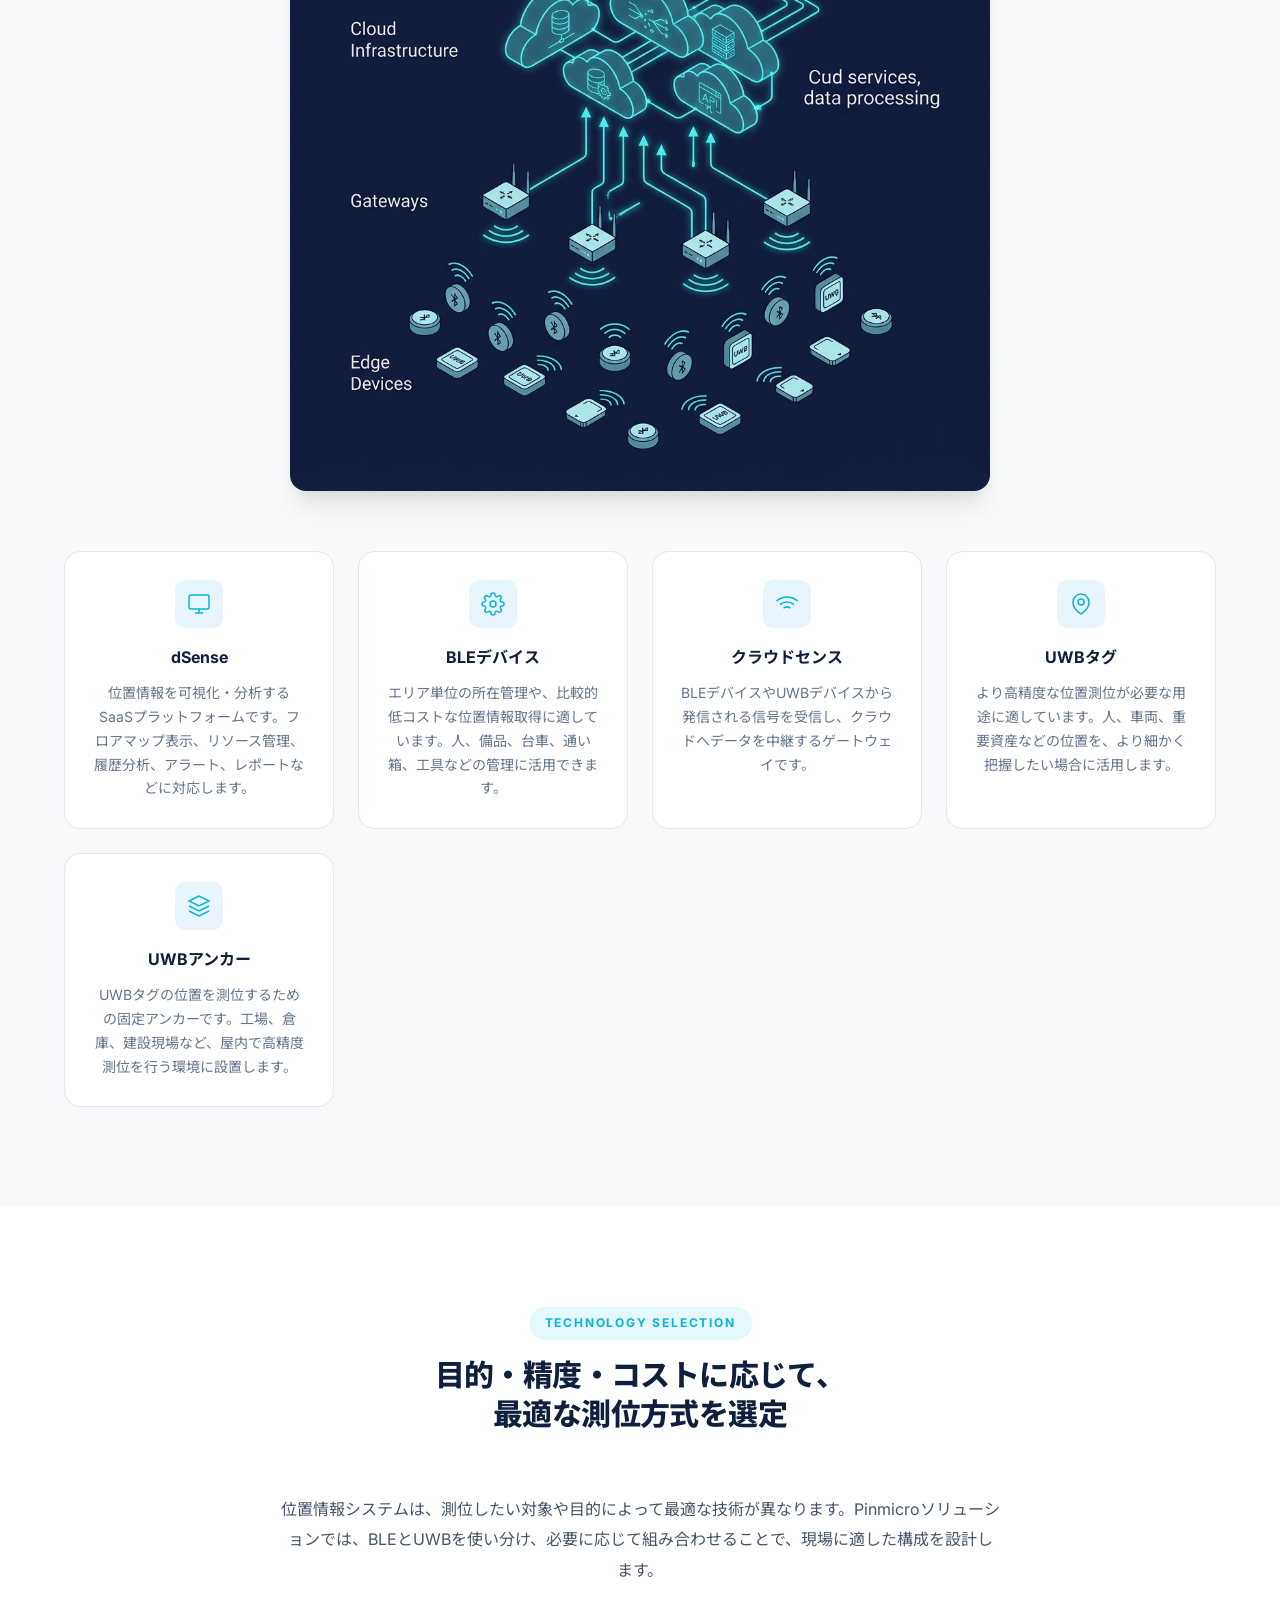
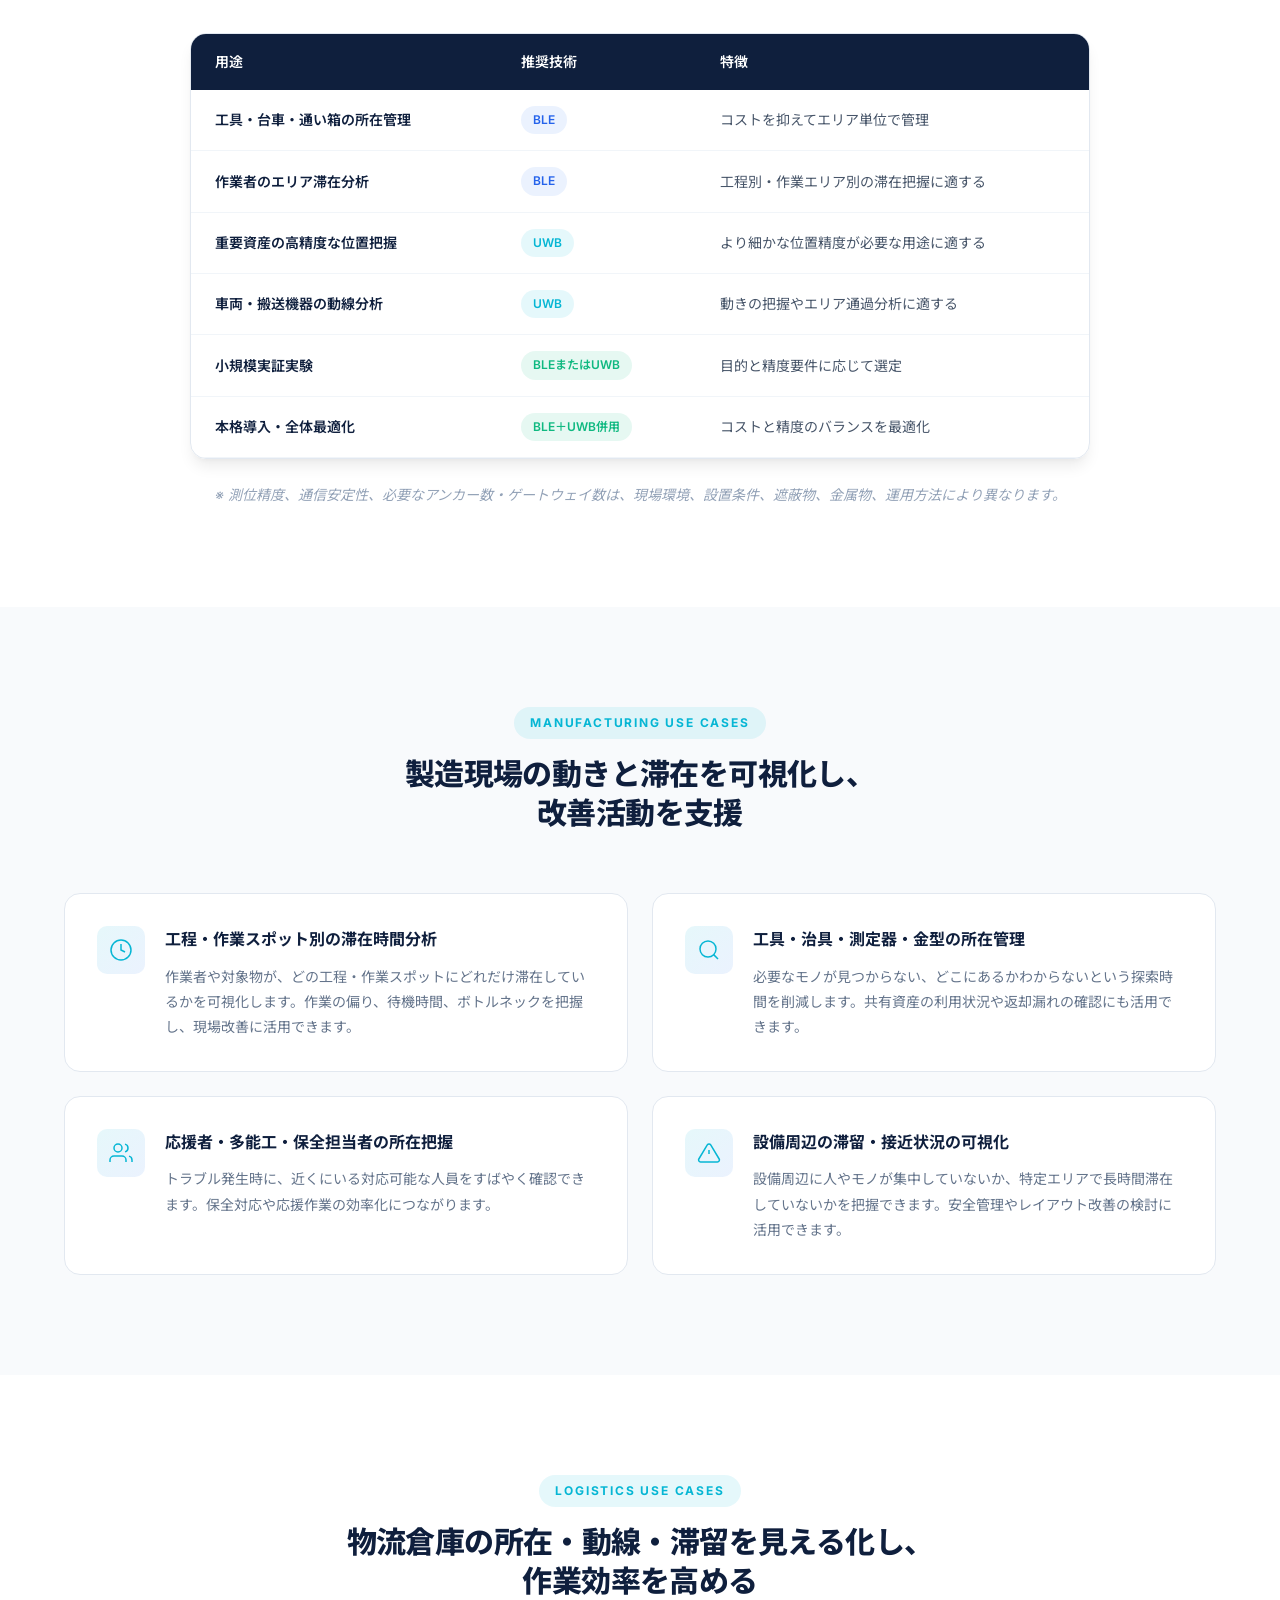
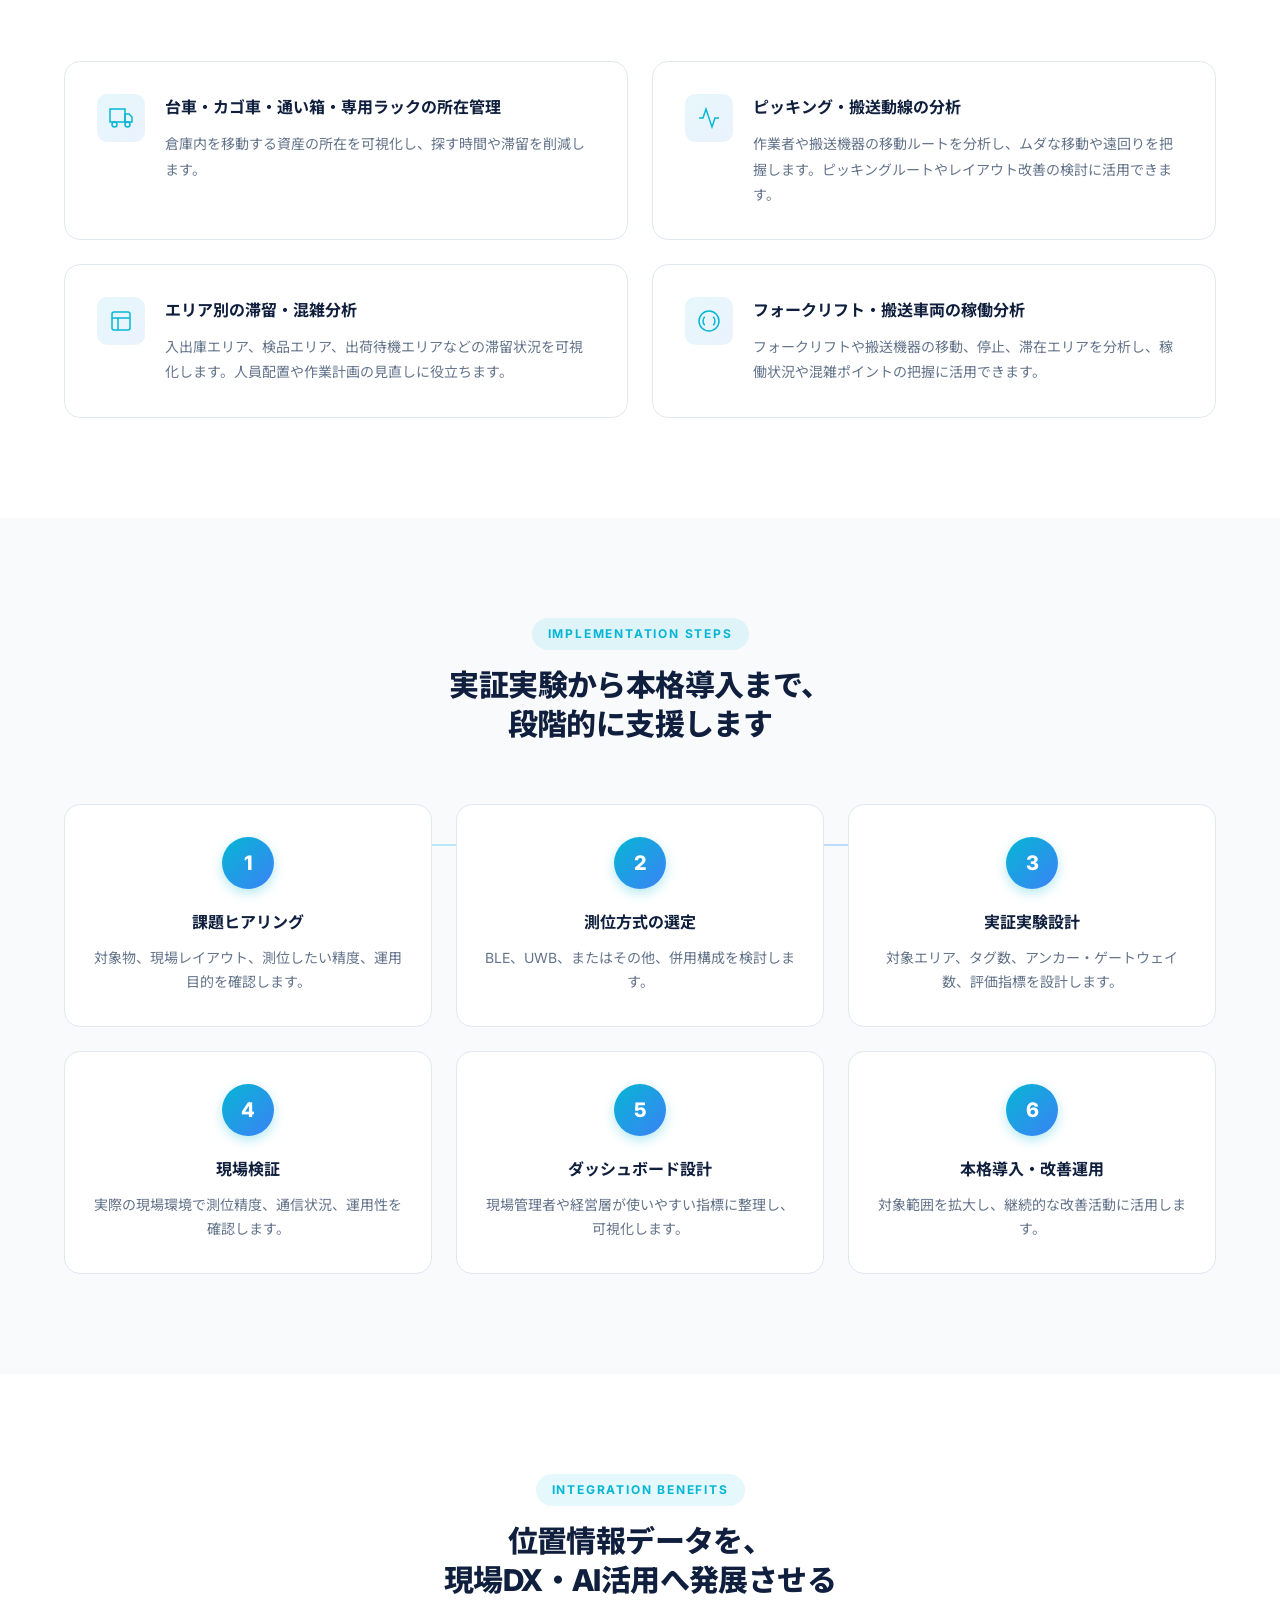
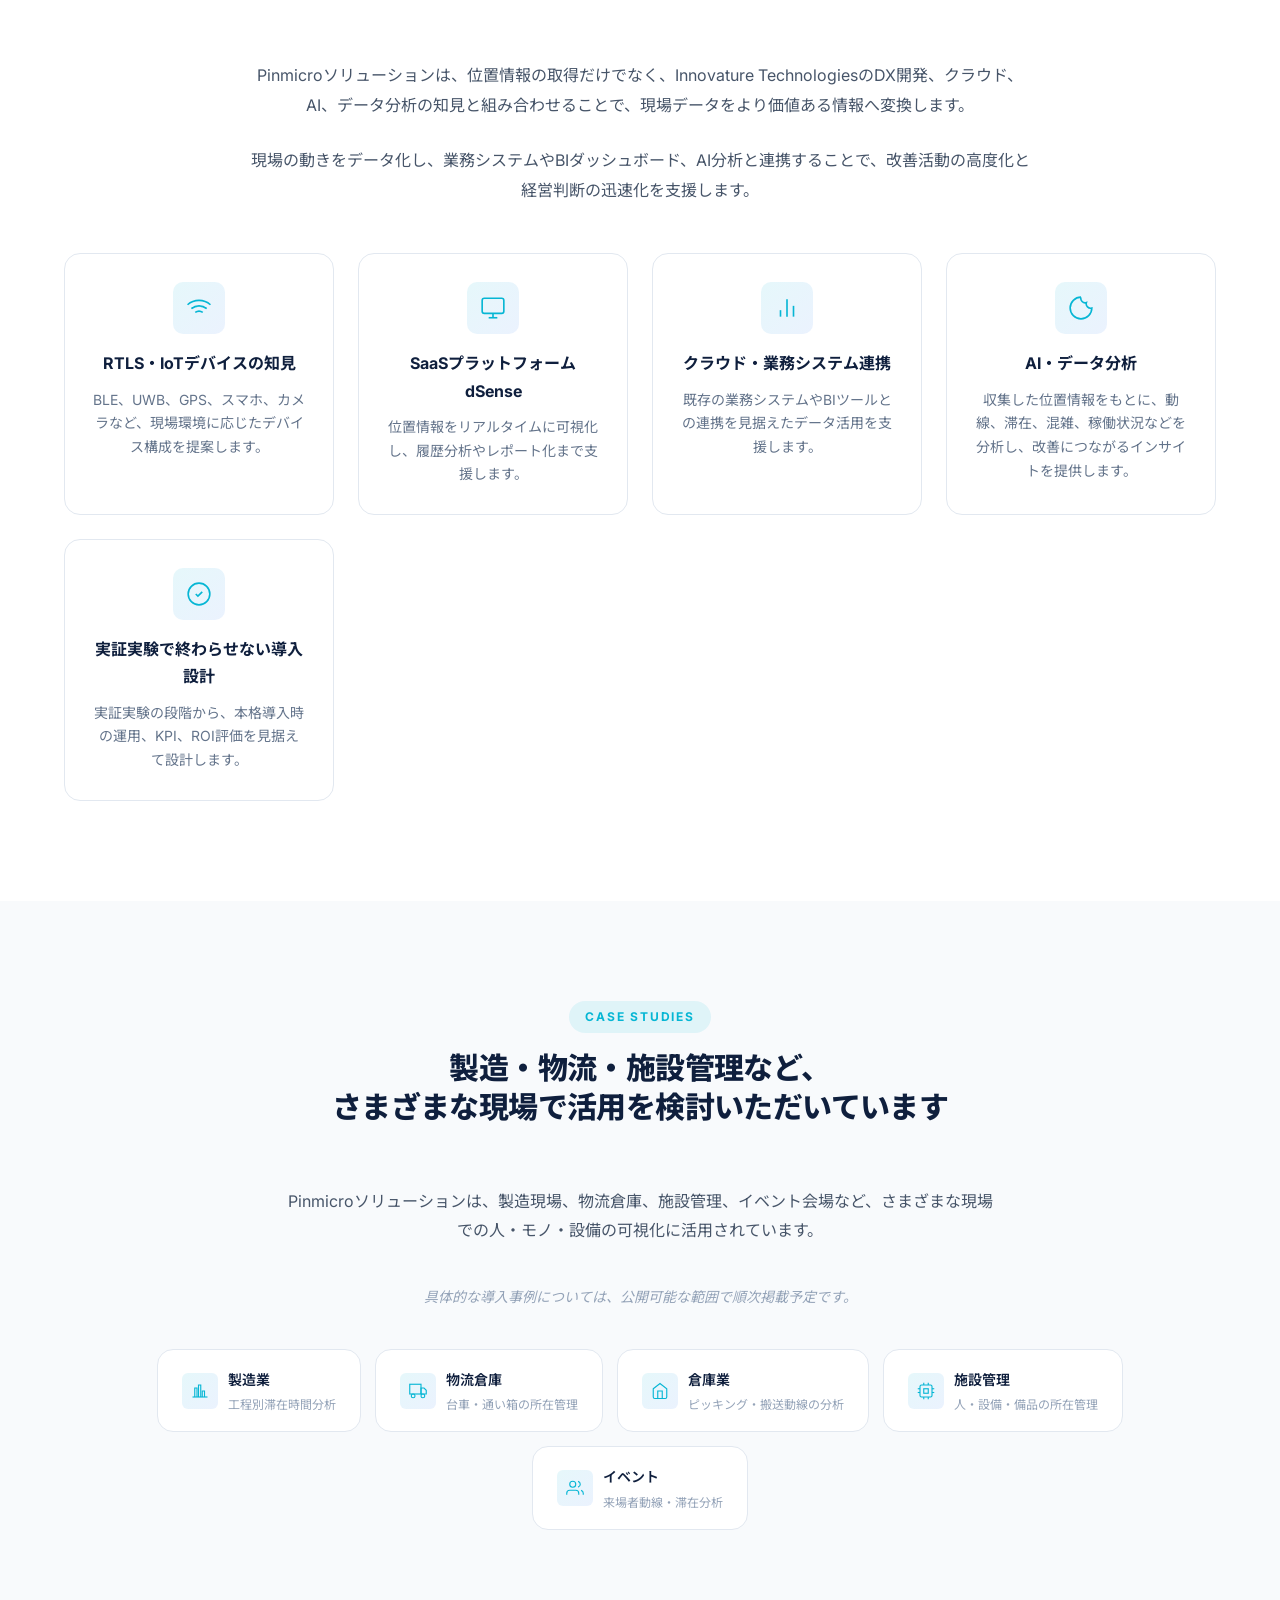
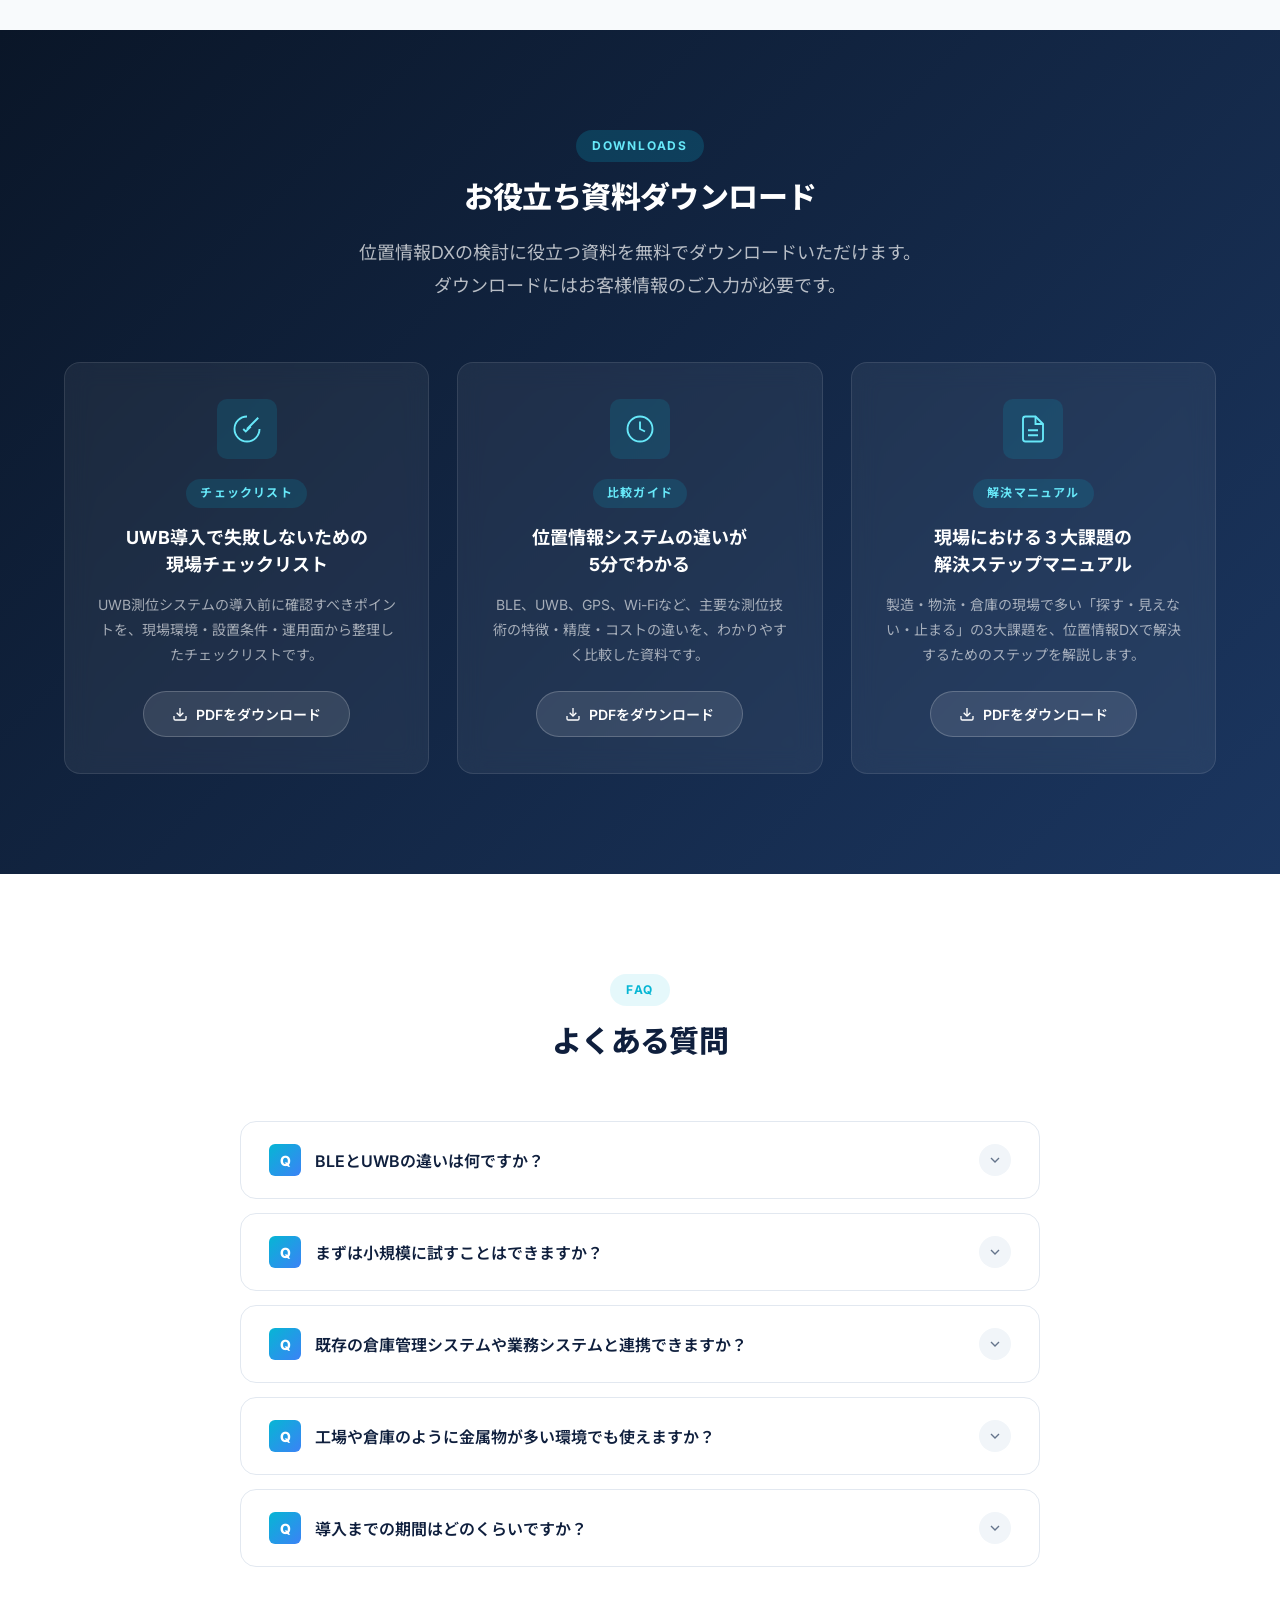
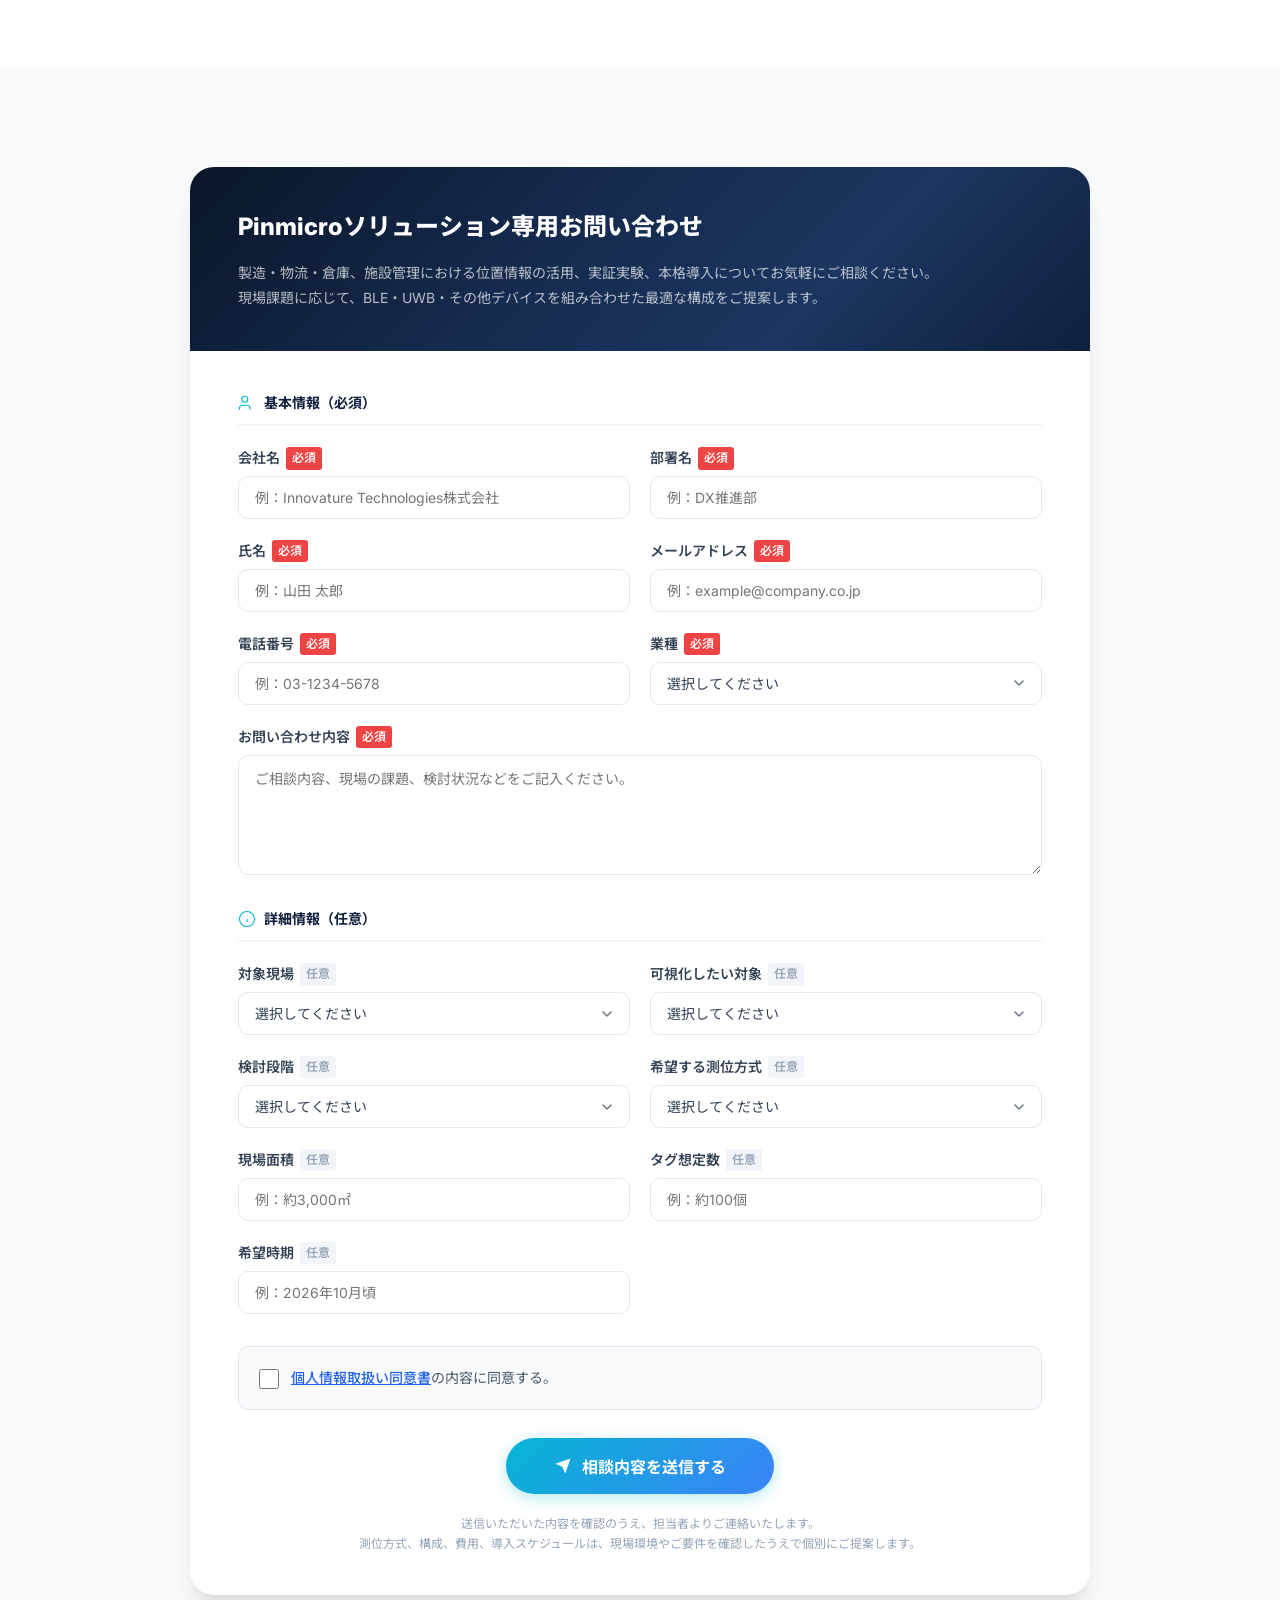
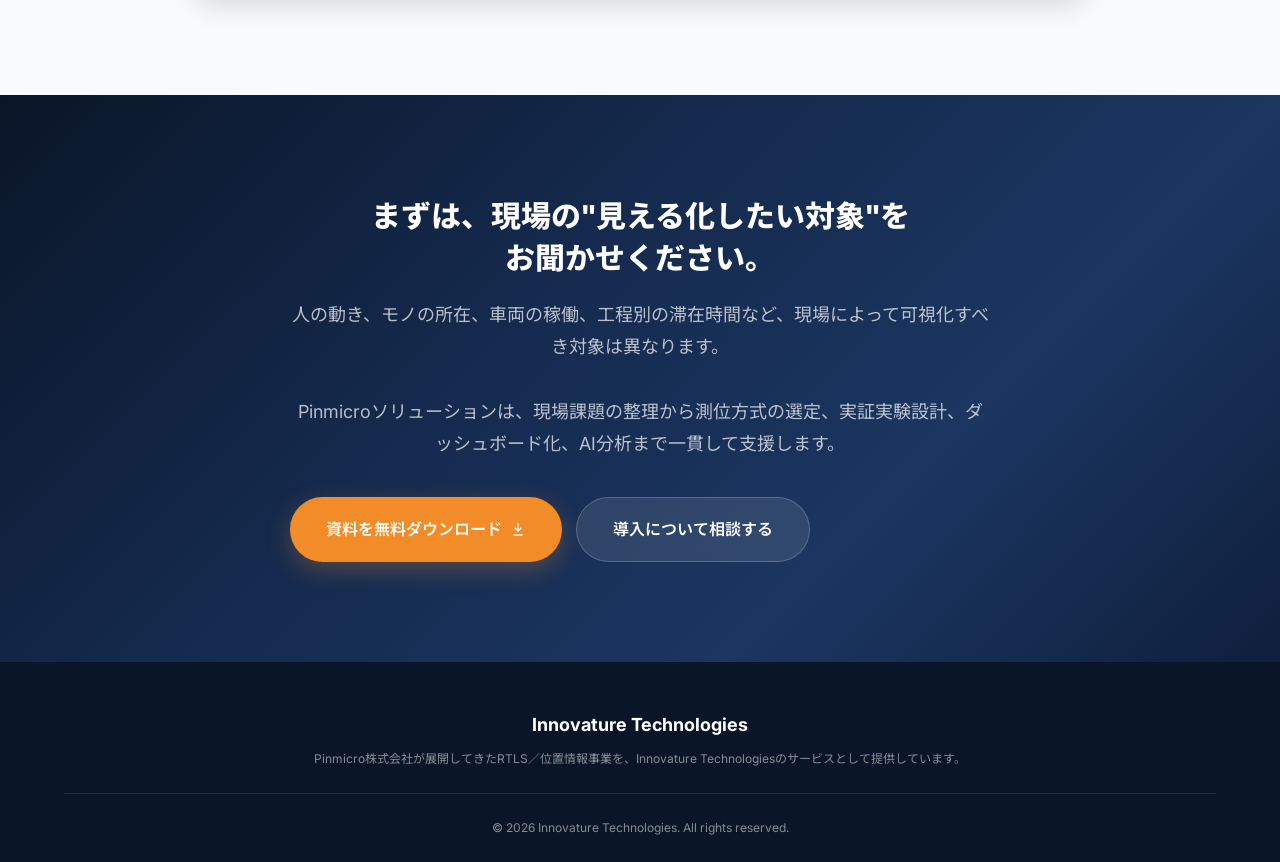
==== commit d25c2643: "Update index.html" ====
--- a/index.html
+++ b/index.html
@@ -94,9 +94,9 @@
     </svg>
   </a>
 
-          <a href="#contact" class="btn btn--secondary btn--lg">
-            実証実験について問い合わせる
-          </a>
+<a href="#contact" class="btn btn--secondary btn--lg">
+  導入について相談する
+</a>
         </div>
       </div>
       <div class="hero-visual">
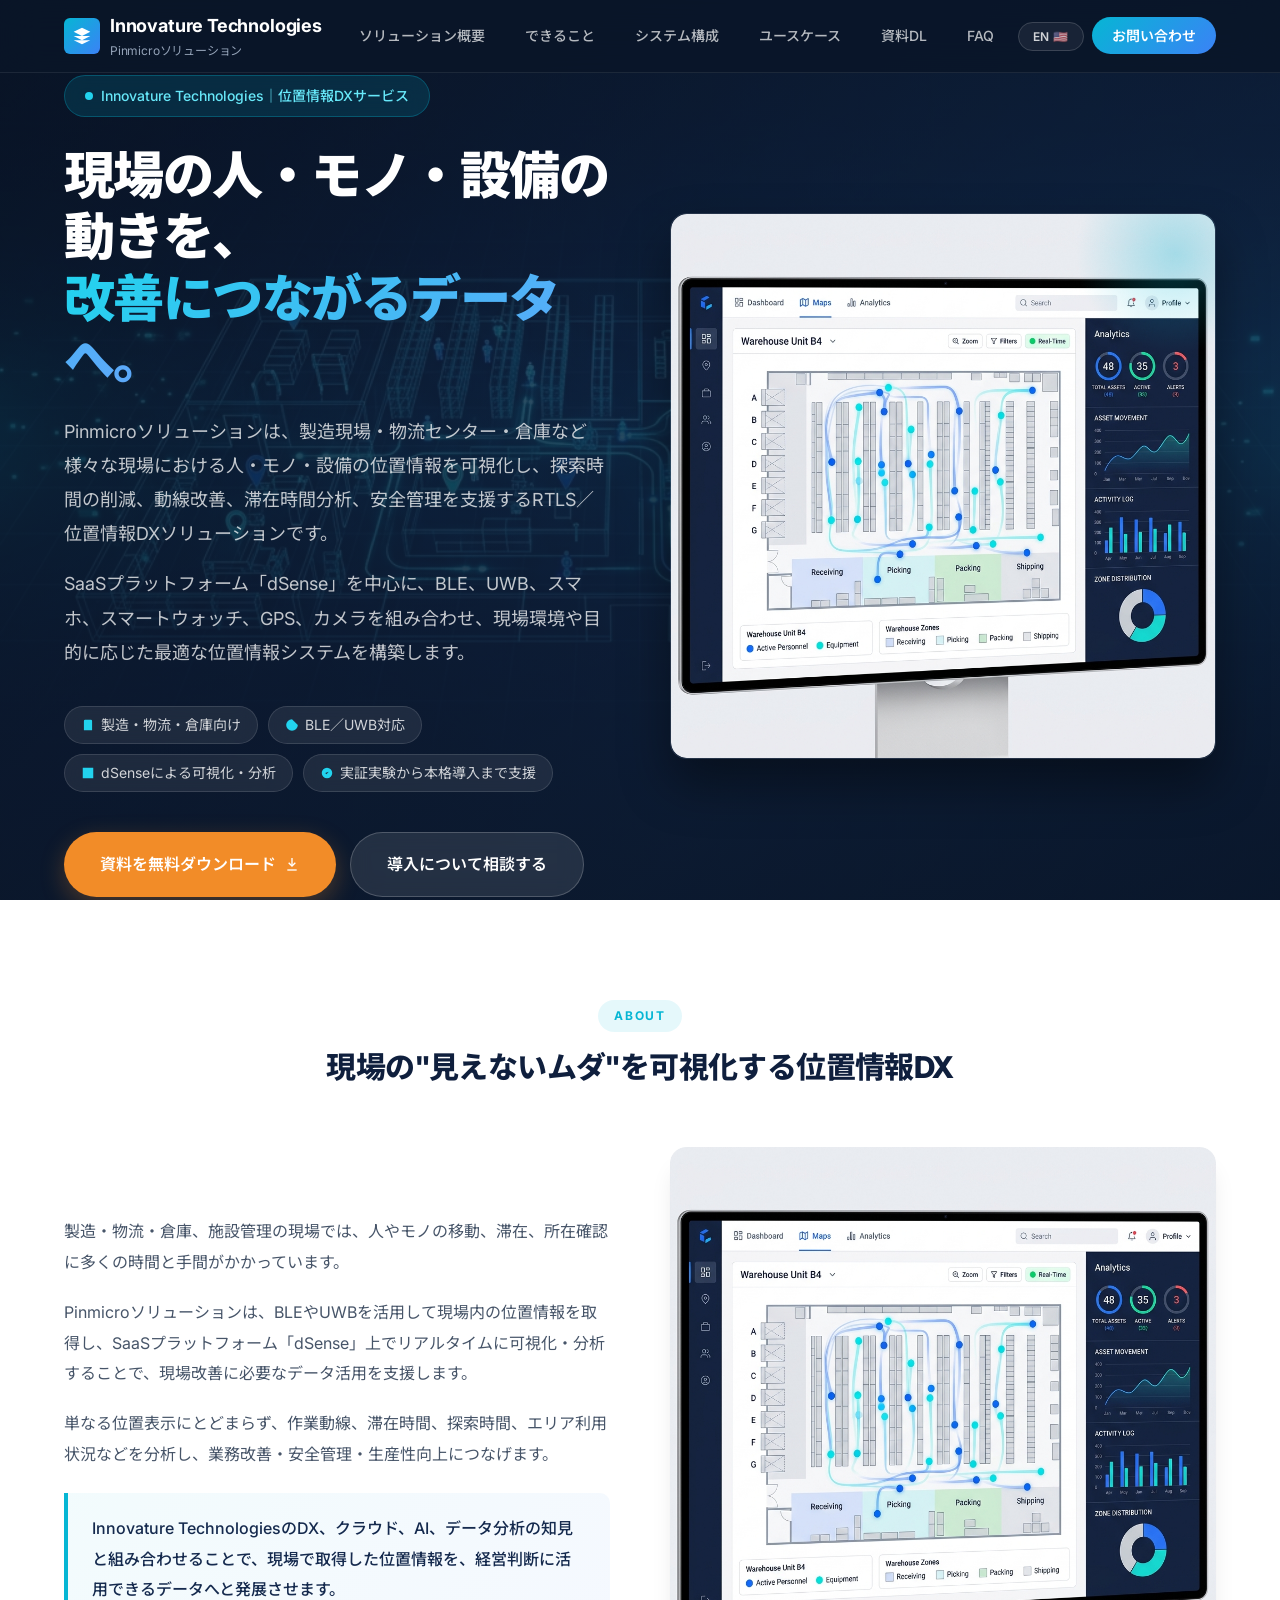
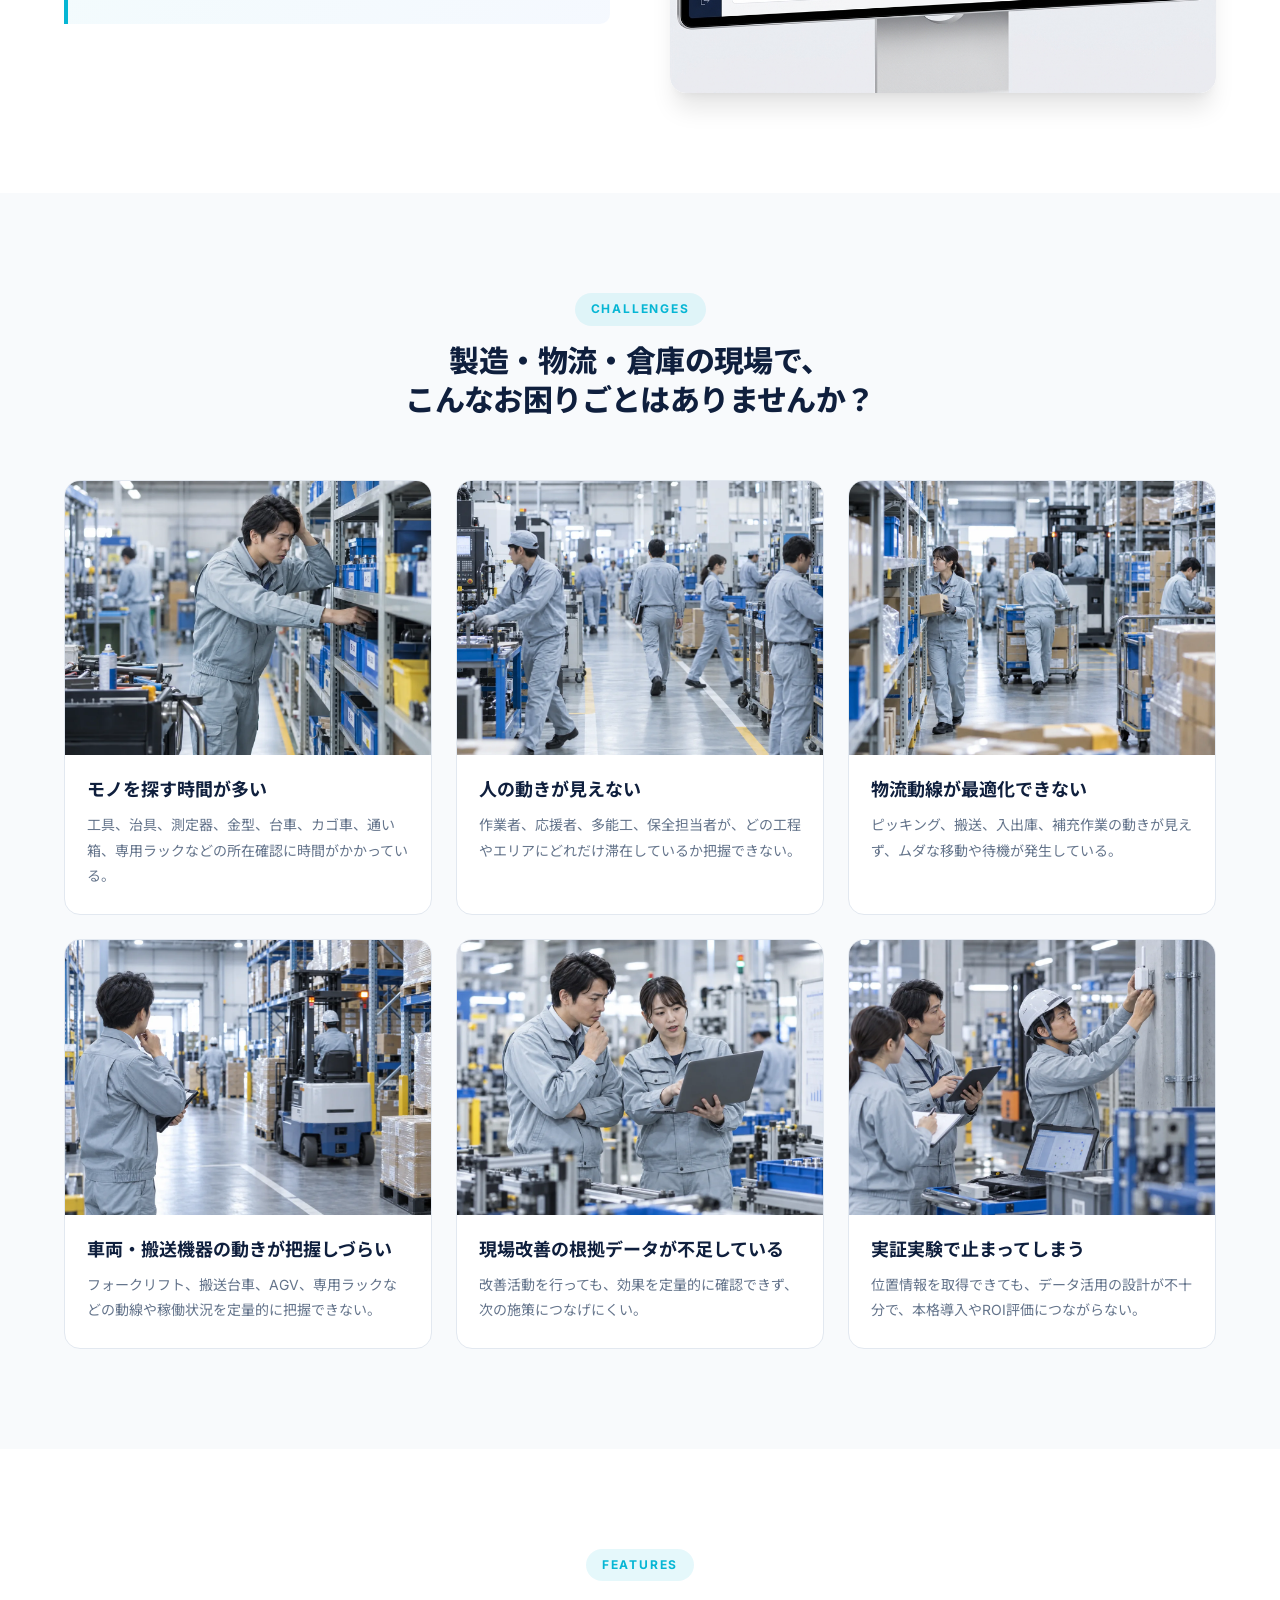
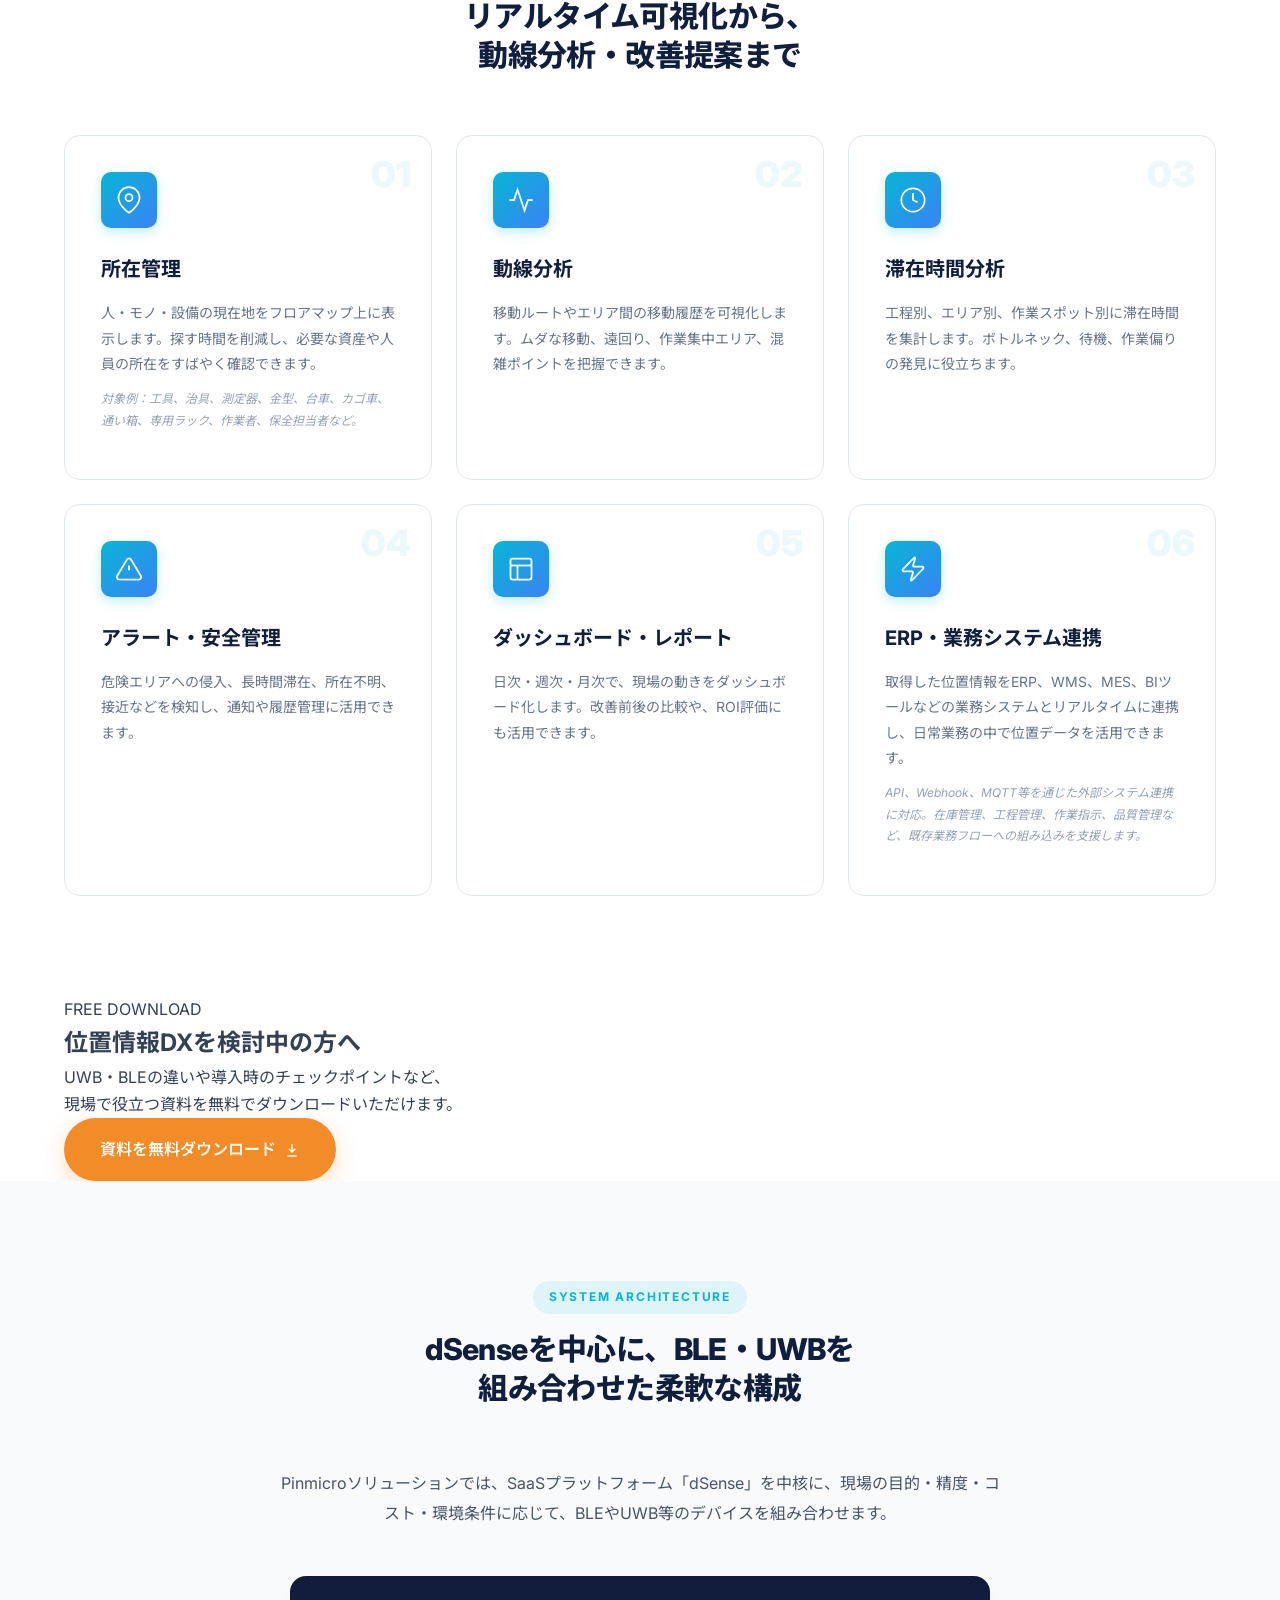
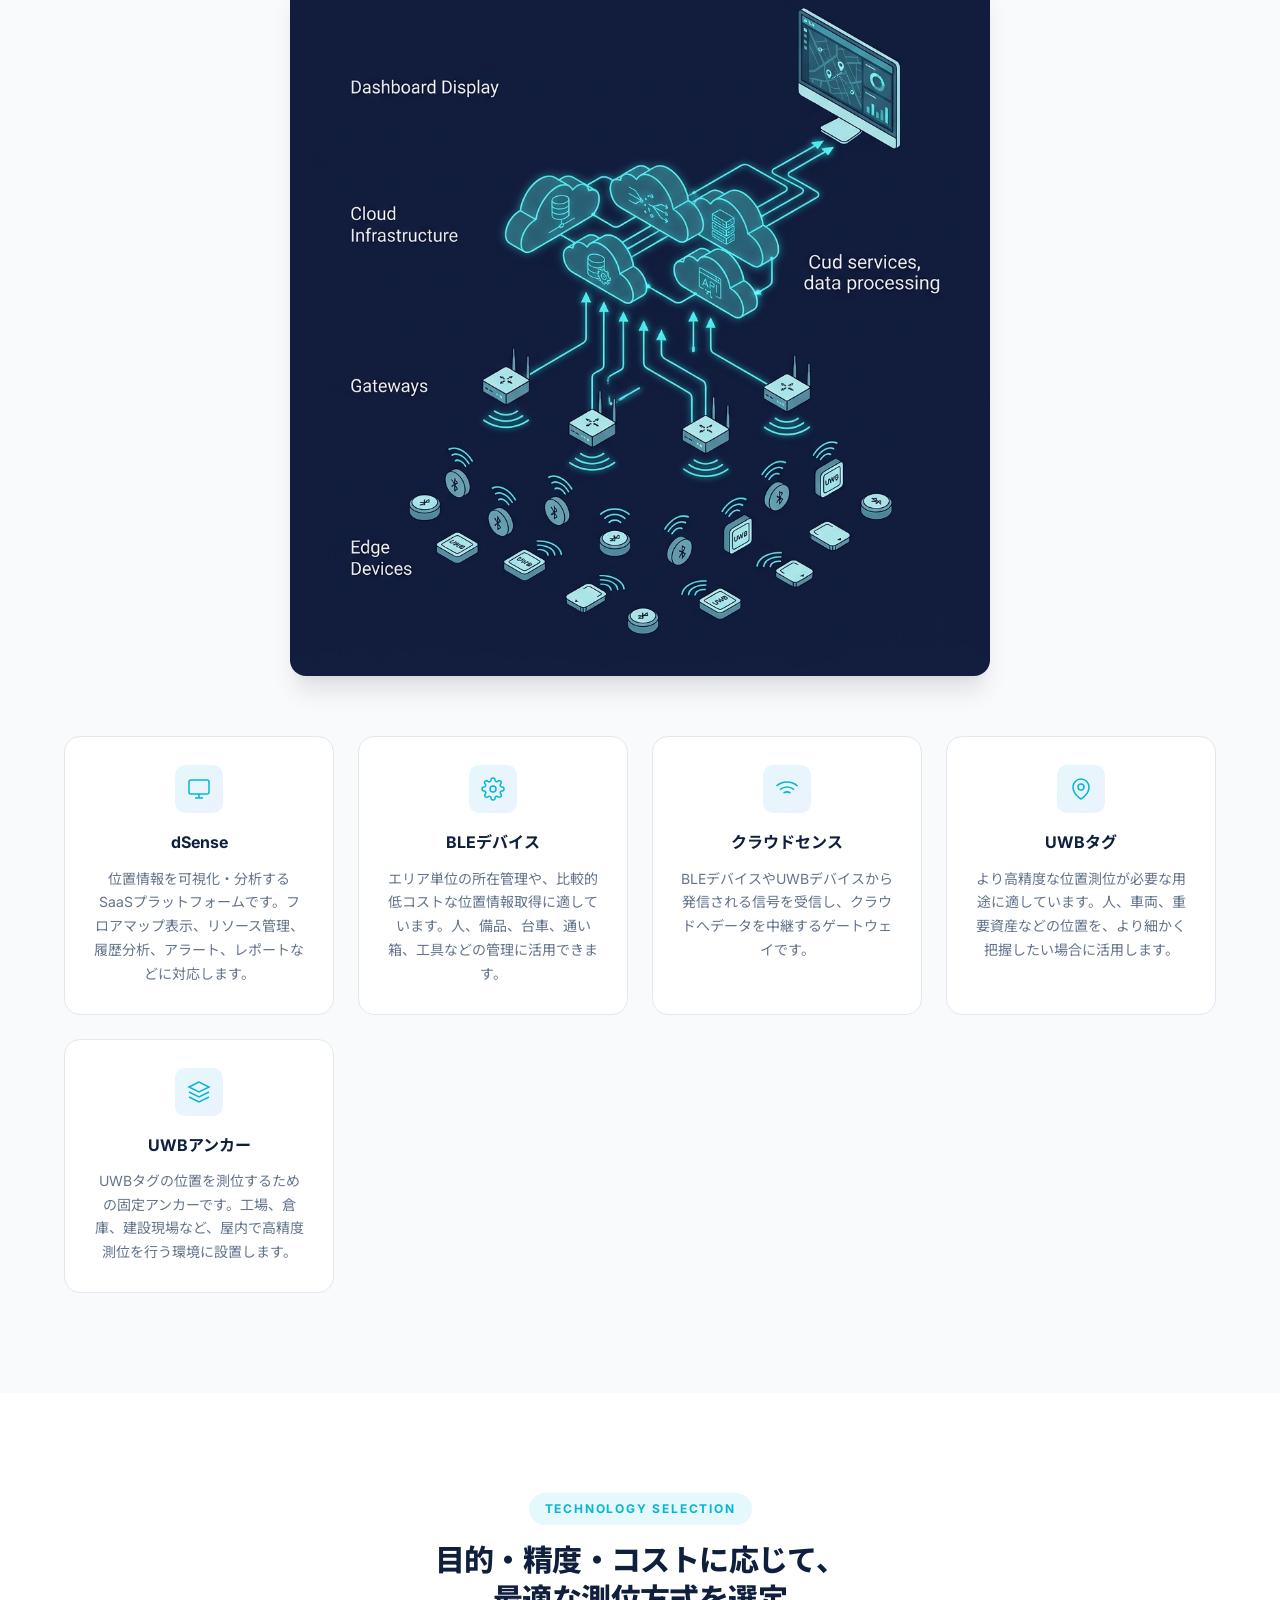
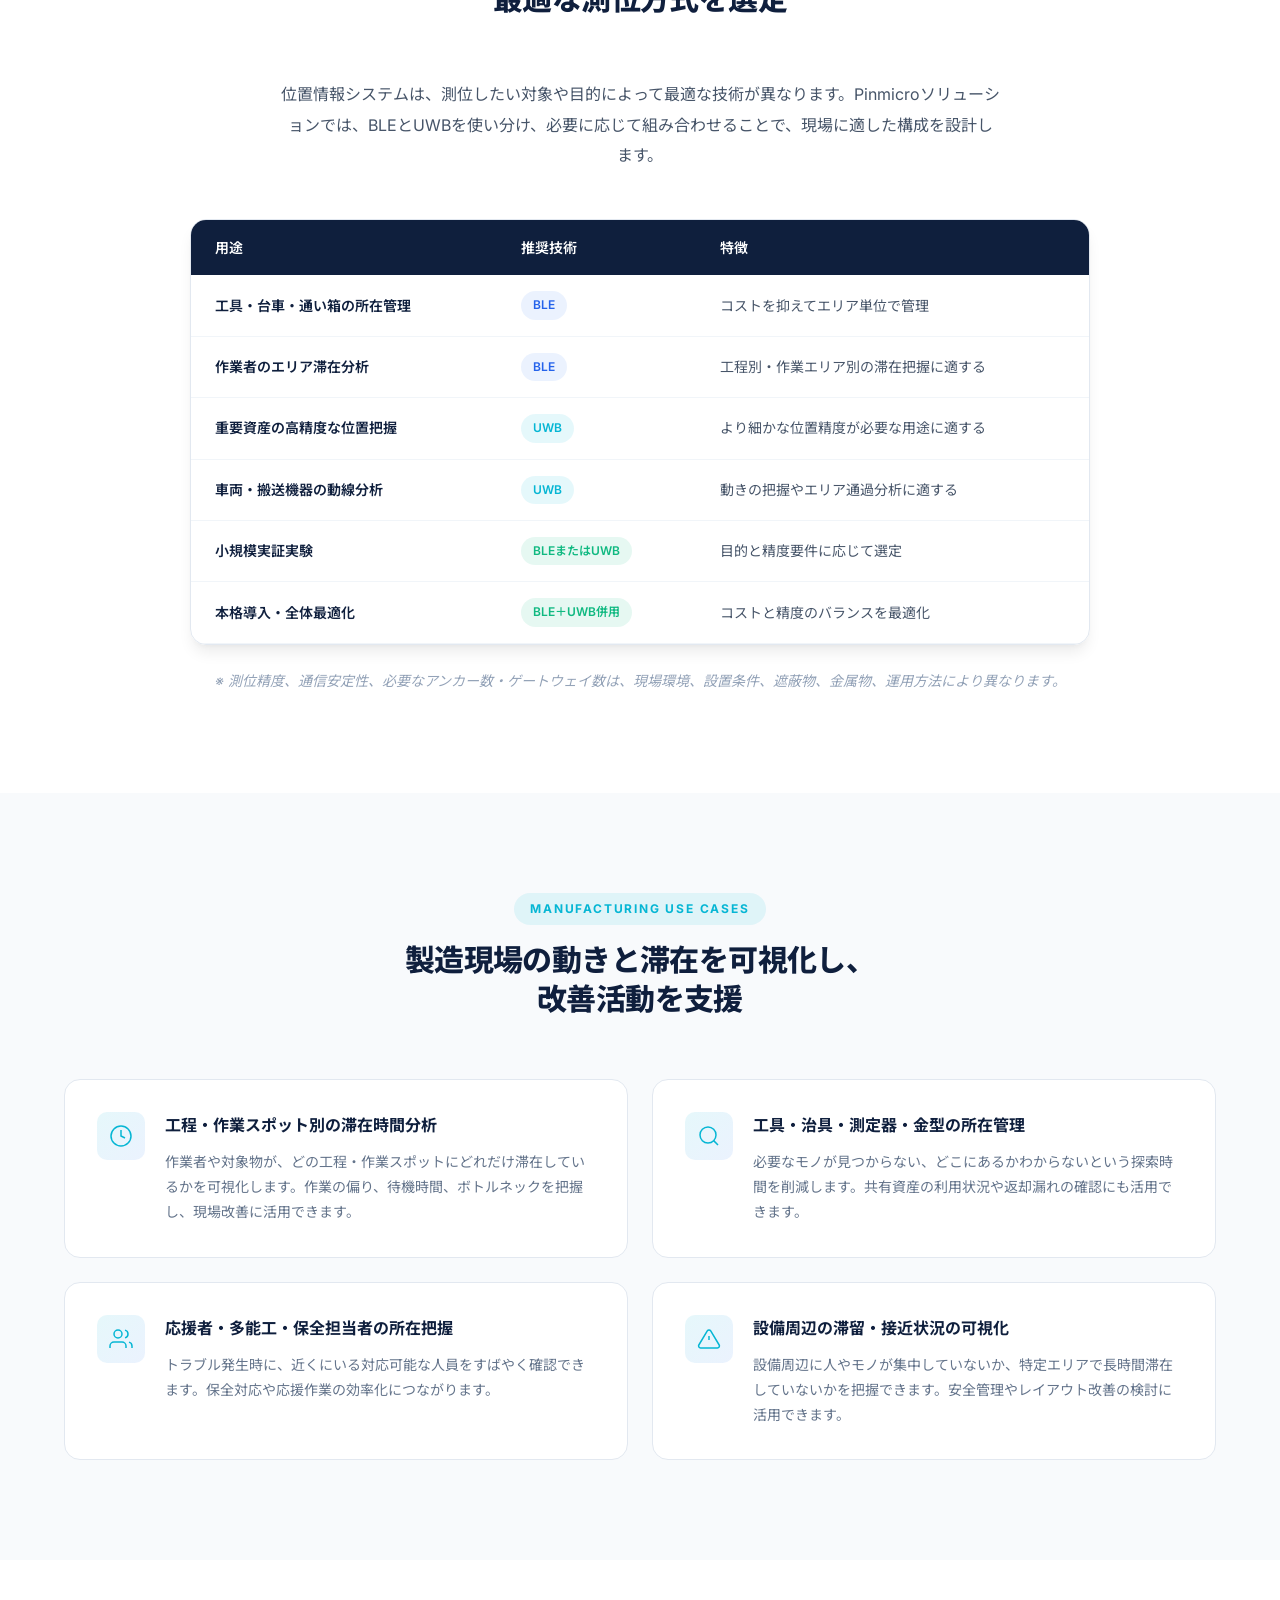
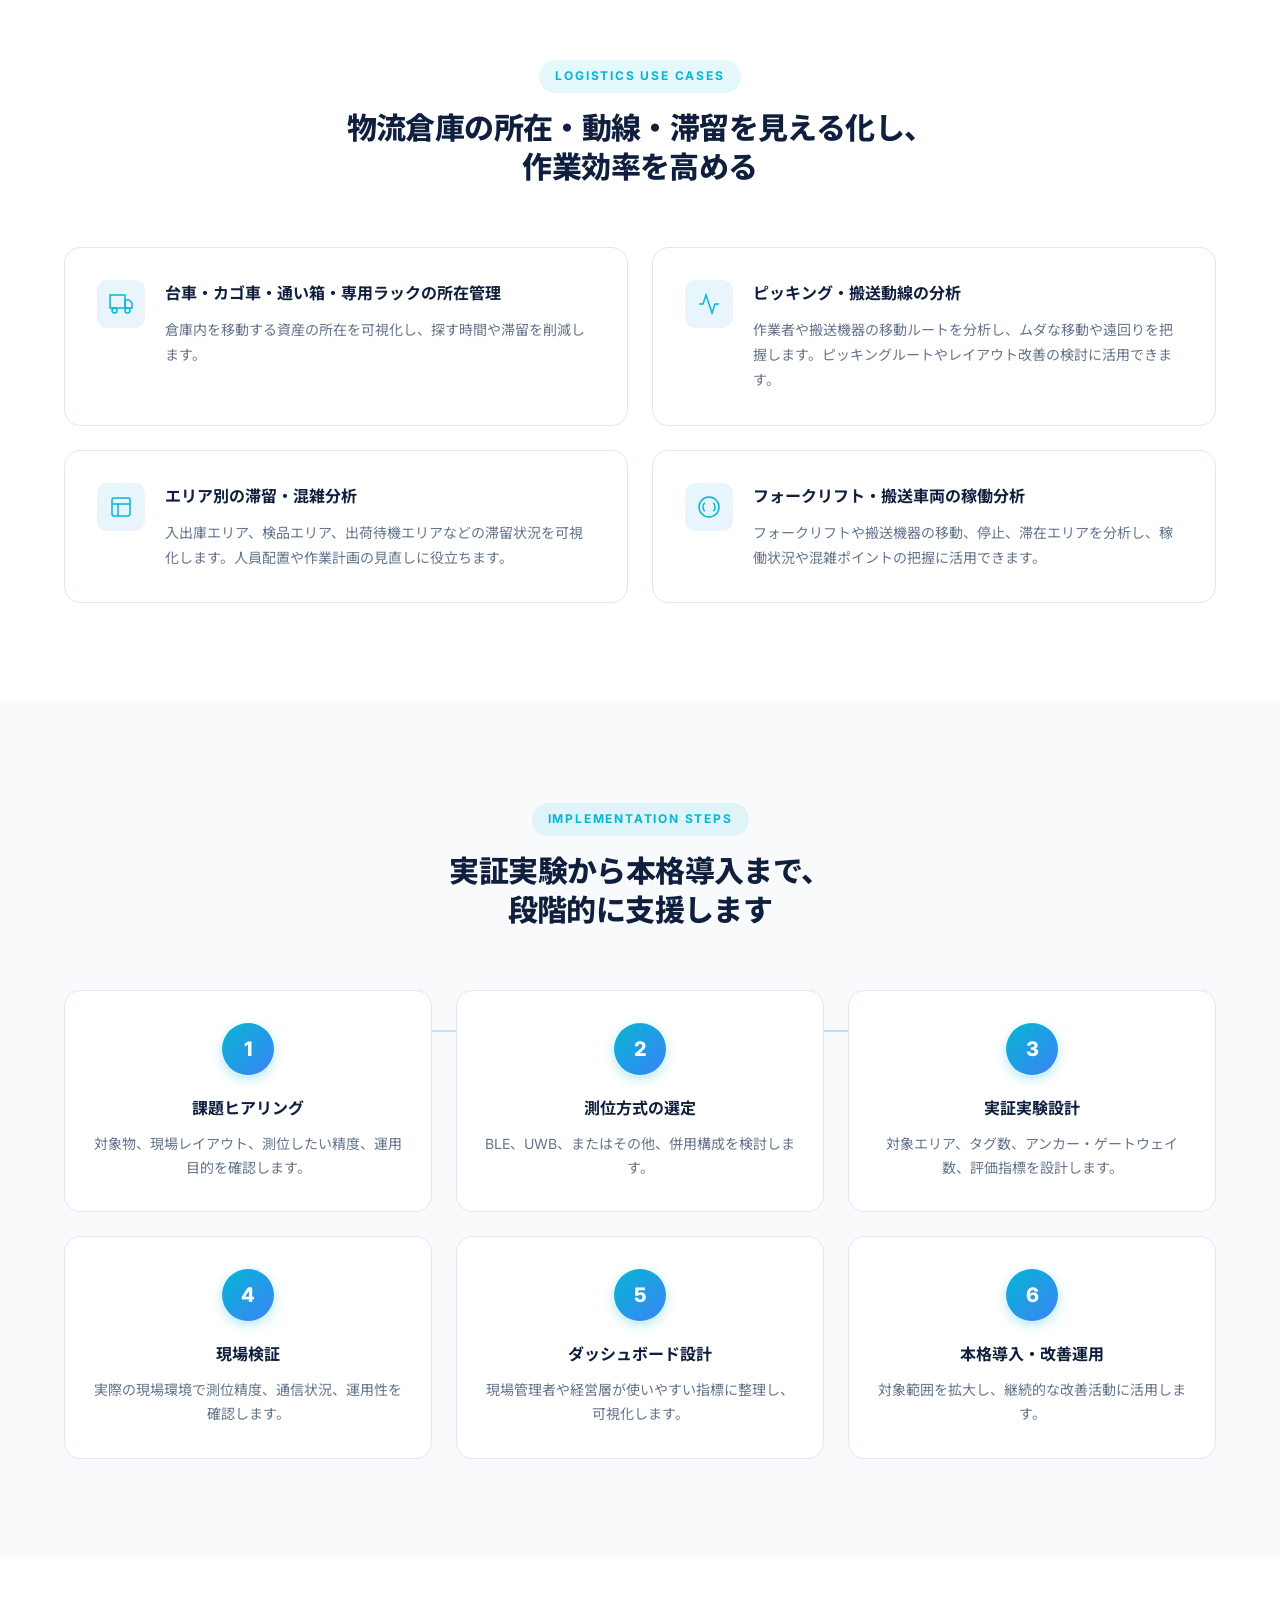
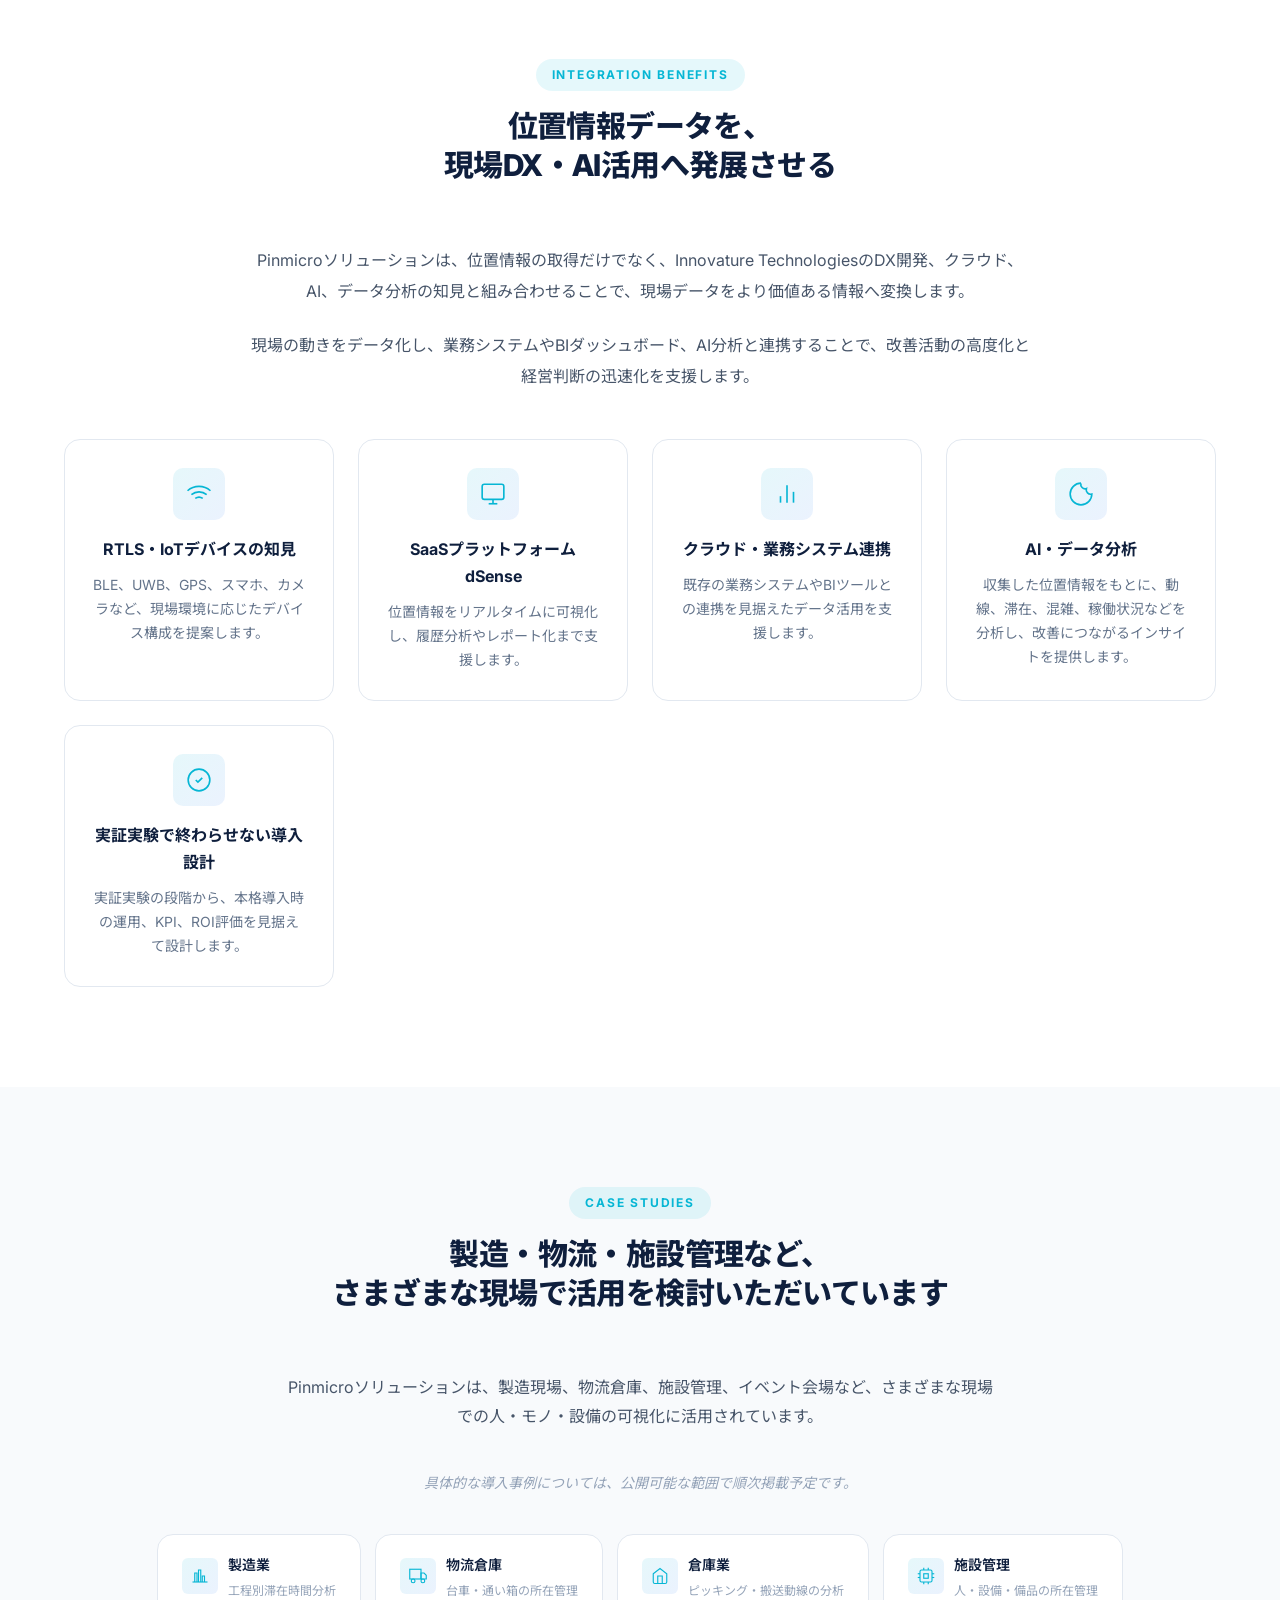
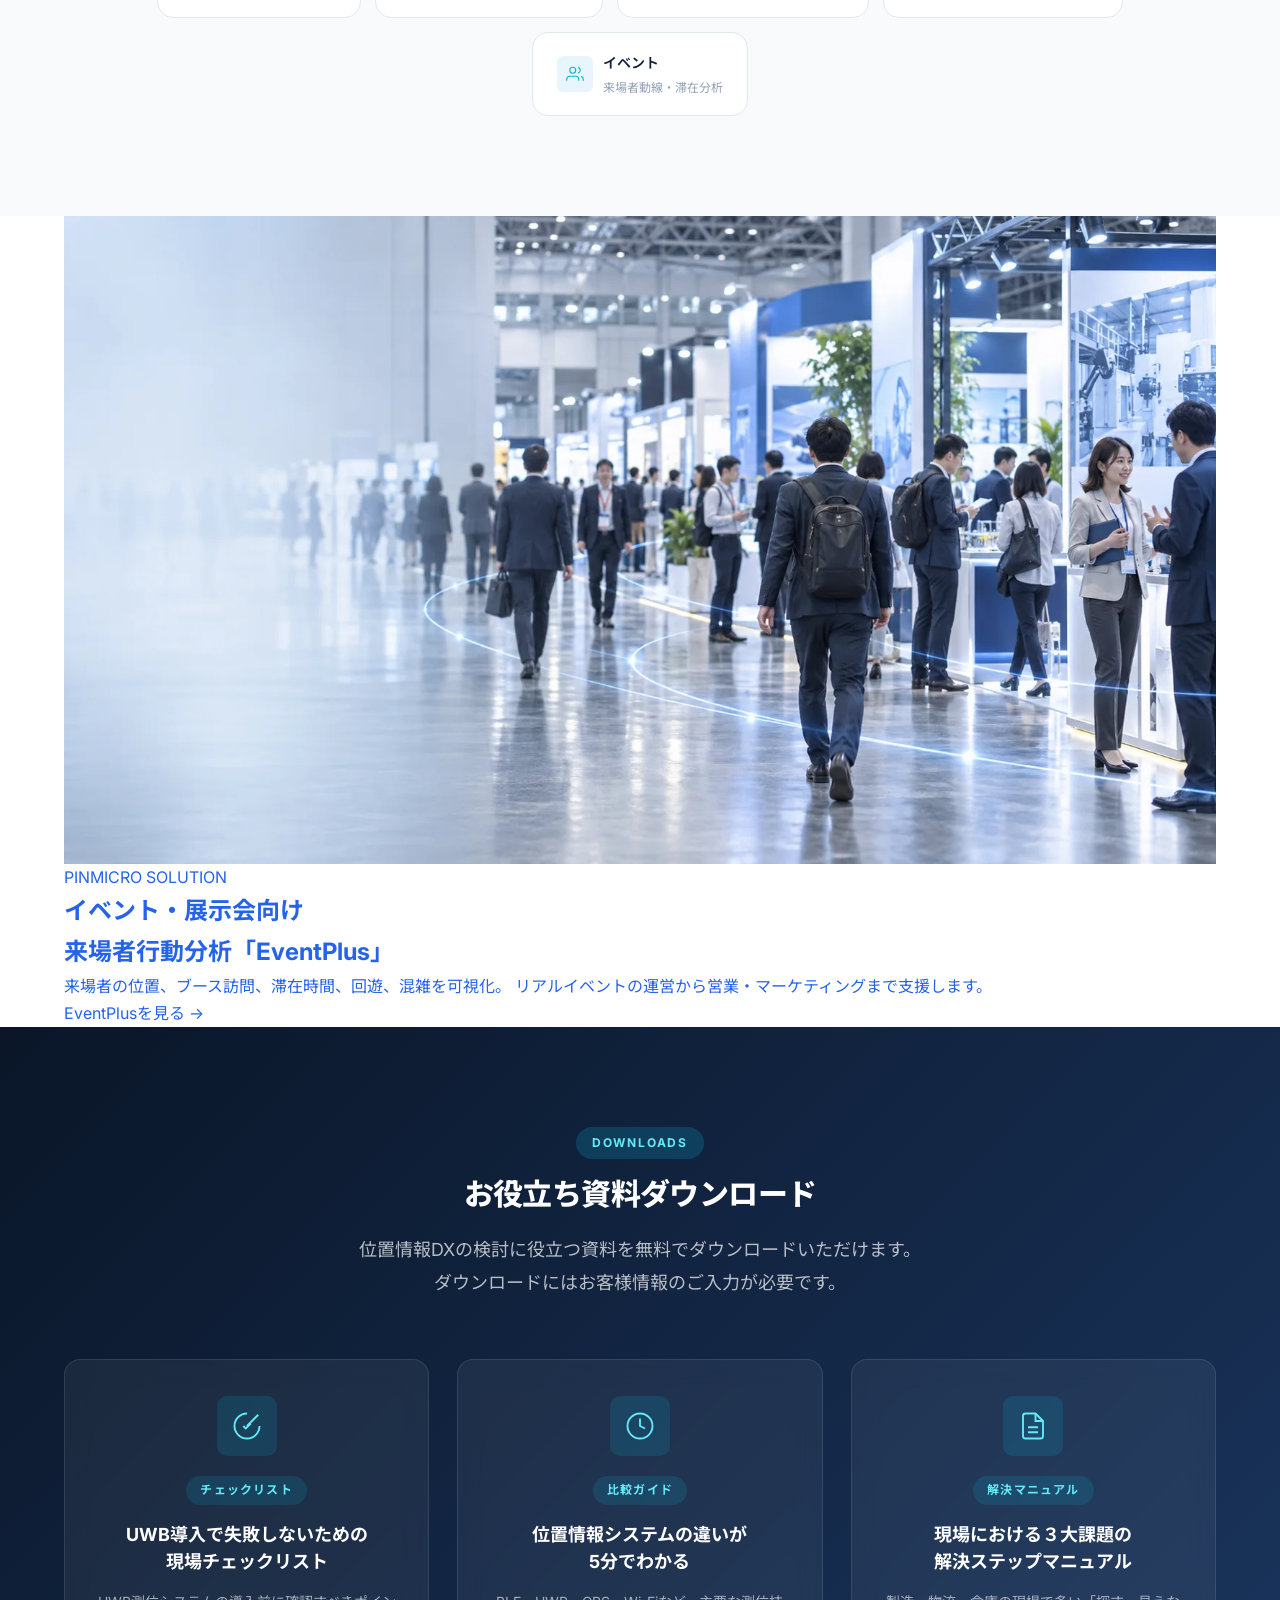
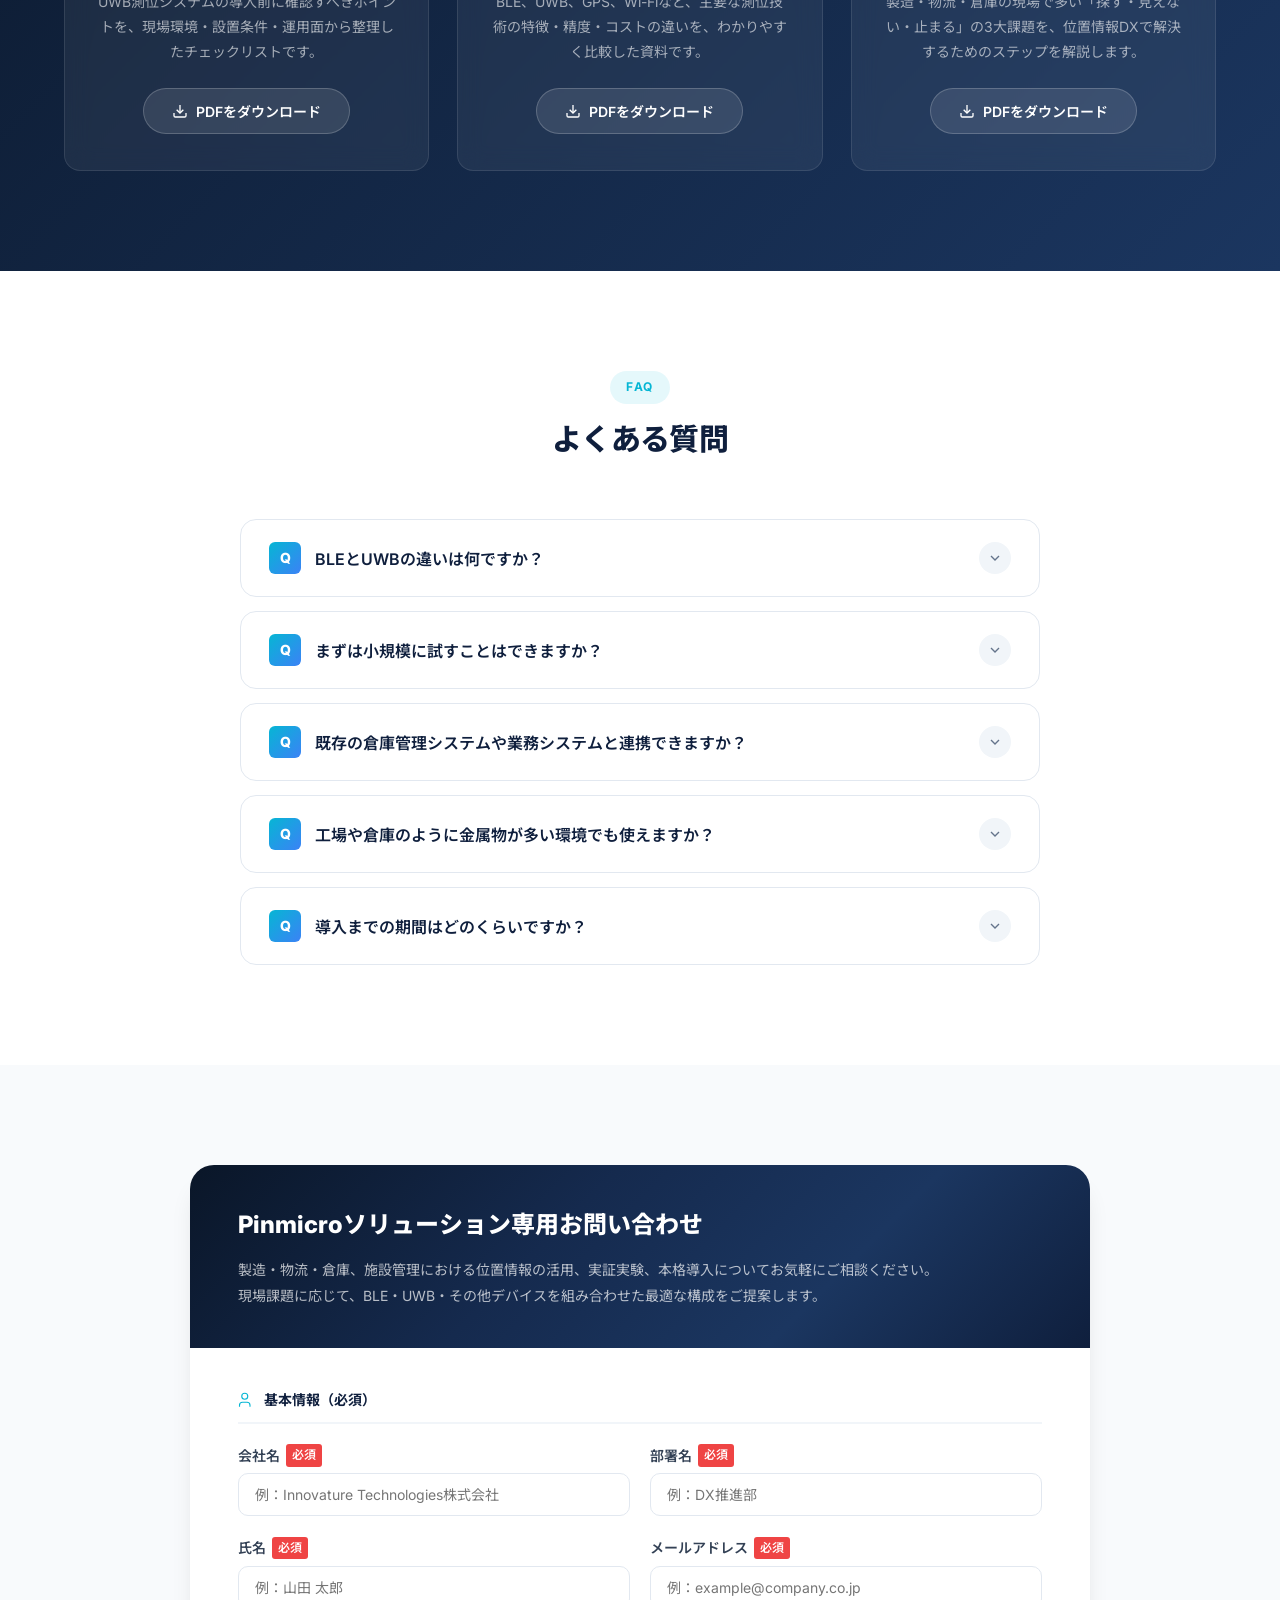
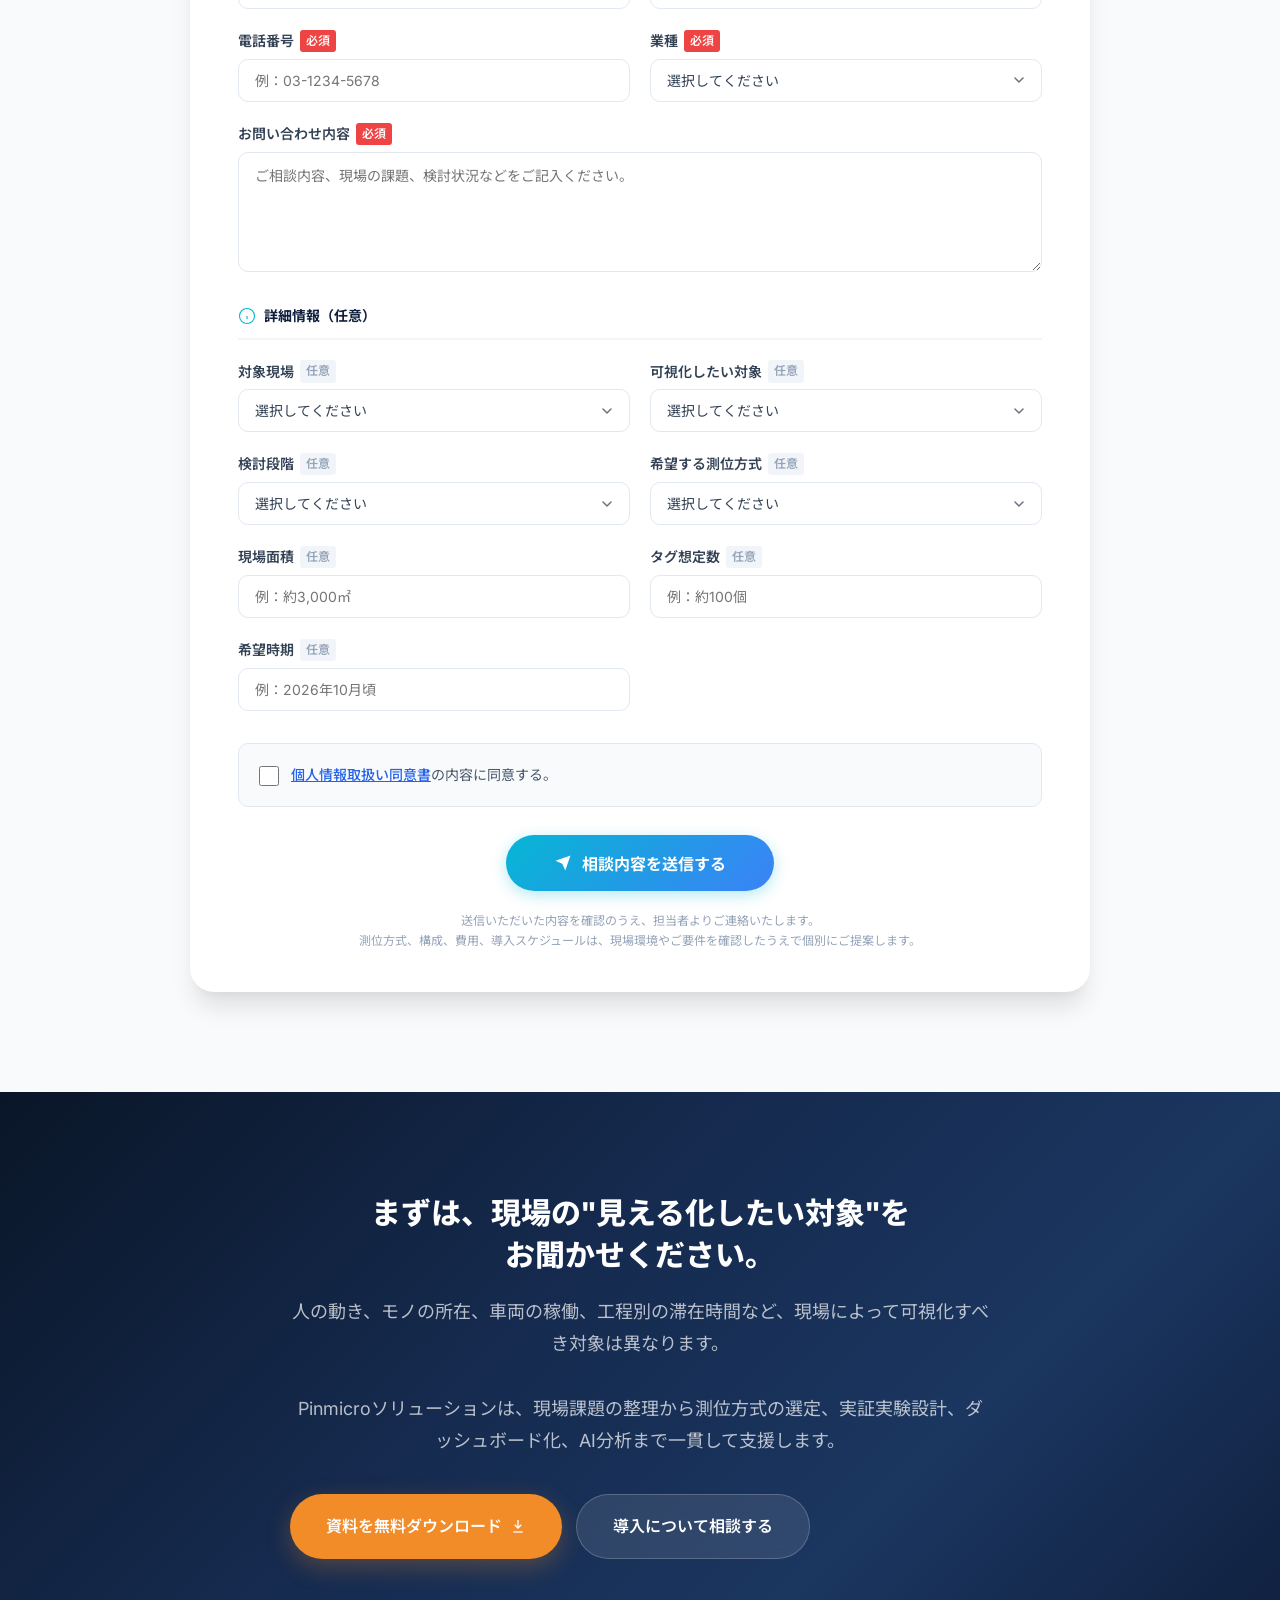
==== commit ee8230ec: "Update index.html" ====
--- a/index.html
+++ b/index.html
@@ -277,7 +277,30 @@
       </div>
     </div>
   </section>
-
+<!-- ===== 中段 資料ダウンロードCTA ===== -->
+<section class="mid-download-cta">
+  <div class="container">
+    <div class="mid-download-inner fade-in">
+      <div class="mid-download-copy">
+        <span class="mid-download-label">FREE DOWNLOAD</span>
+        <h2>位置情報DXを検討中の方へ</h2>
+        <p>
+          UWB・BLEの違いや導入時のチェックポイントなど、<br>
+          現場で役立つ資料を無料でダウンロードいただけます。
+        </p>
+      </div>
+
+      <a href="#downloads" class="btn btn--primary btn--lg hero-download-btn">
+        資料を無料ダウンロード
+        <svg viewBox="0 0 24 24" fill="none" stroke="currentColor" stroke-width="2">
+          <path d="M12 3v12"></path>
+          <polyline points="7 10 12 15 17 10"></polyline>
+          <path d="M5 21h14"></path>
+        </svg>
+      </a>
+    </div>
+  </div>
+</section>
   <!-- ===== 5. システム構成 ===== -->
   <section class="section section--alt" id="system">
     <div class="container">
@@ -629,7 +652,39 @@
       </div>
     </div>
   </section>
-
+<!-- ===== EventPlus Service ===== -->
+<section class="eventplus-service">
+  <div class="container">
+    <a href="eventplus/" class="eventplus-service-inner fade-in">
+
+      <div class="eventplus-service-image">
+        <img
+          src="assets/pinmicro/eventplus-banner.webp"
+          alt="イベント・展示会向け来場者行動分析 EventPlus"
+          loading="lazy">
+      </div>
+
+      <div class="eventplus-service-copy">
+        <span class="eventplus-service-label">PINMICRO SOLUTION</span>
+
+        <h2>
+          イベント・展示会向け<br>
+          来場者行動分析「EventPlus」
+        </h2>
+
+        <p>
+          来場者の位置、ブース訪問、滞在時間、回遊、混雑を可視化。
+          リアルイベントの運営から営業・マーケティングまで支援します。
+        </p>
+
+        <span class="eventplus-service-link">
+          EventPlusを見る →
+        </span>
+      </div>
+
+    </a>
+  </div>
+</section>
   <!-- ===== 12. 資料ダウンロード ===== -->
   <section class="section section--dark" id="downloads">
     <div class="container">
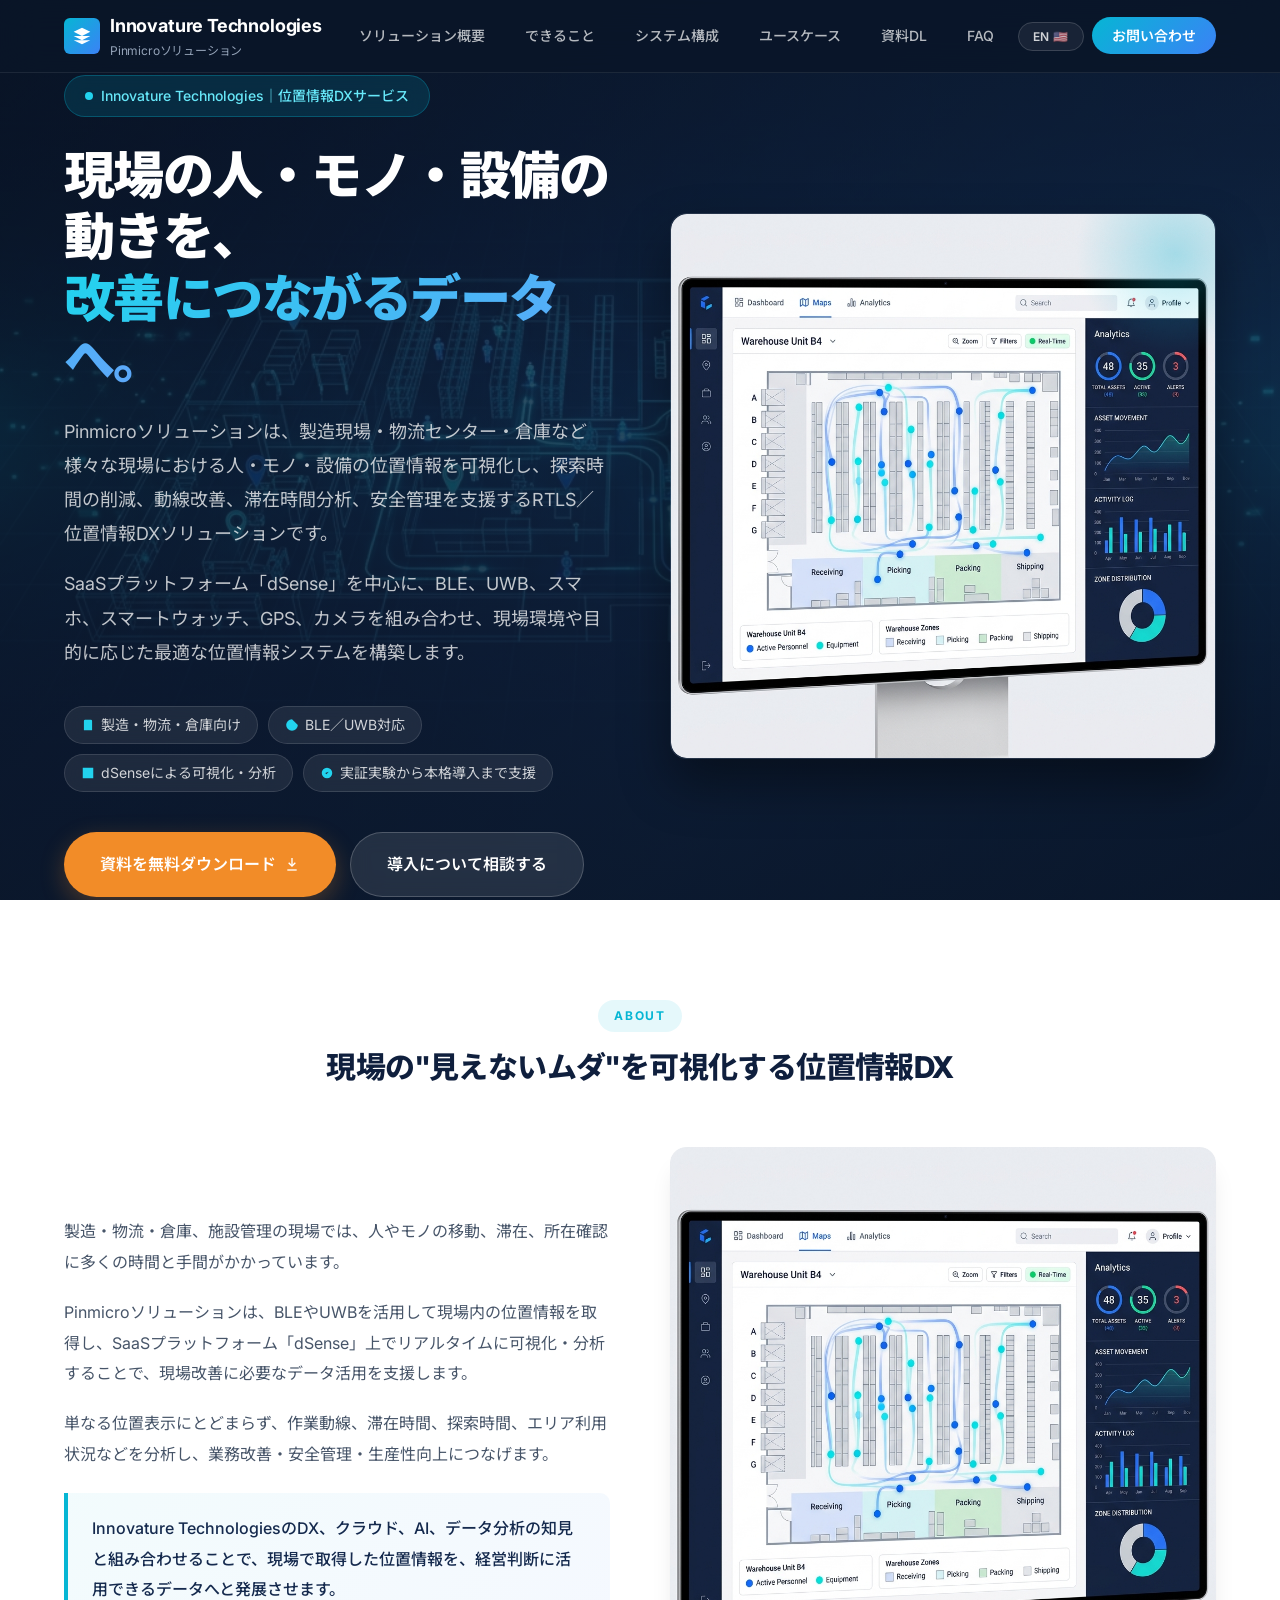
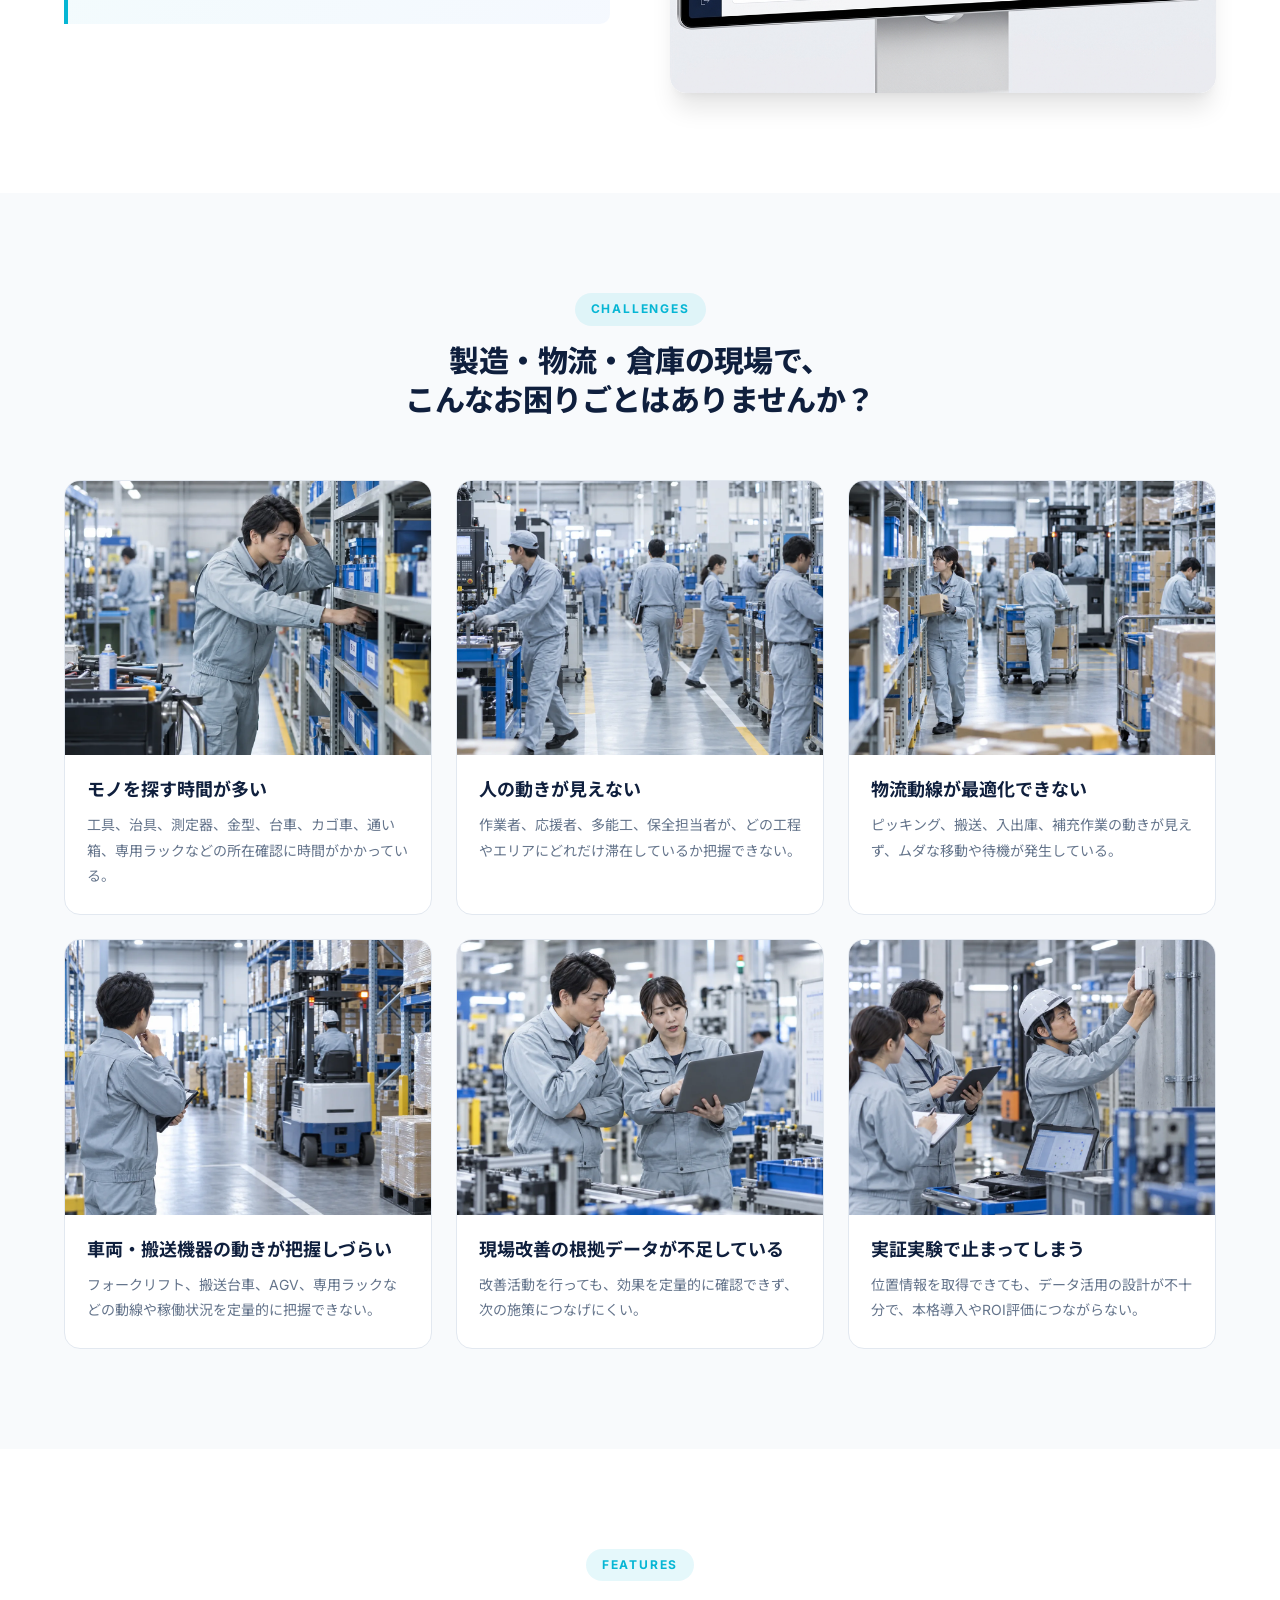
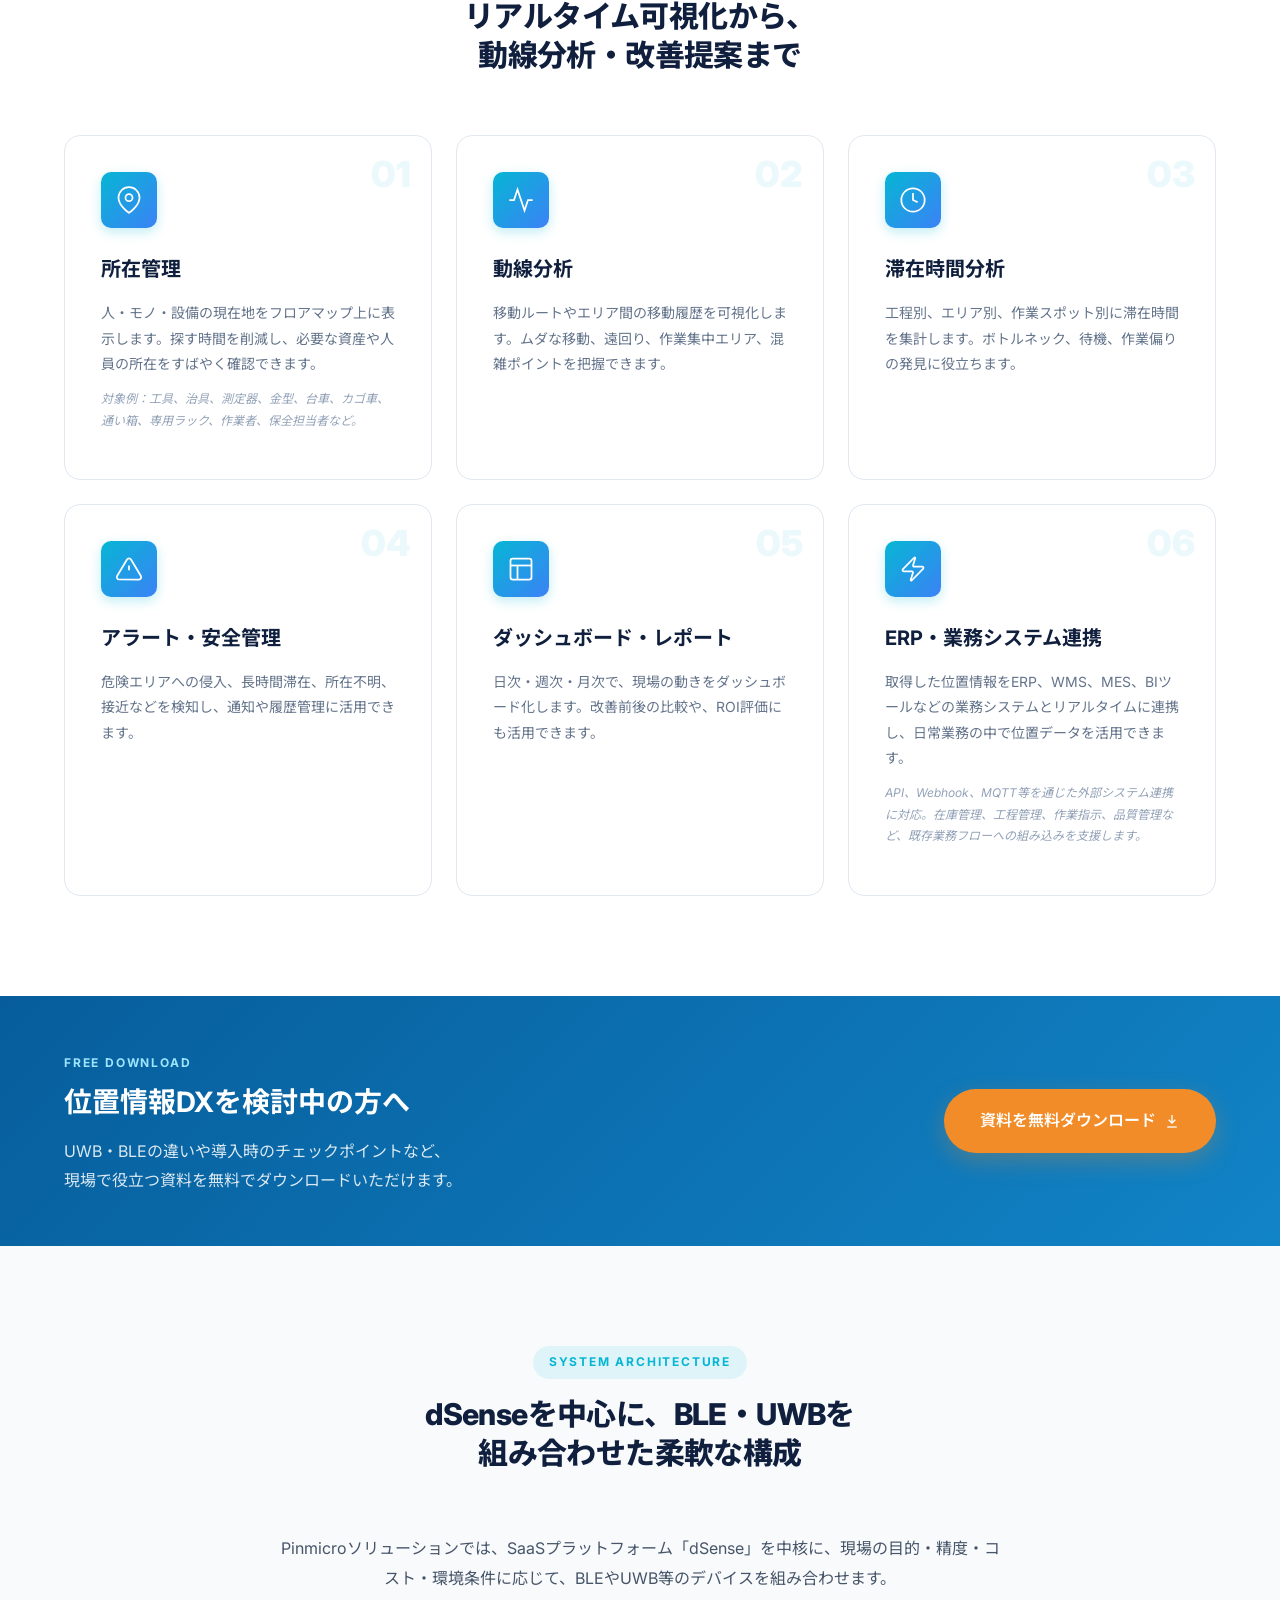
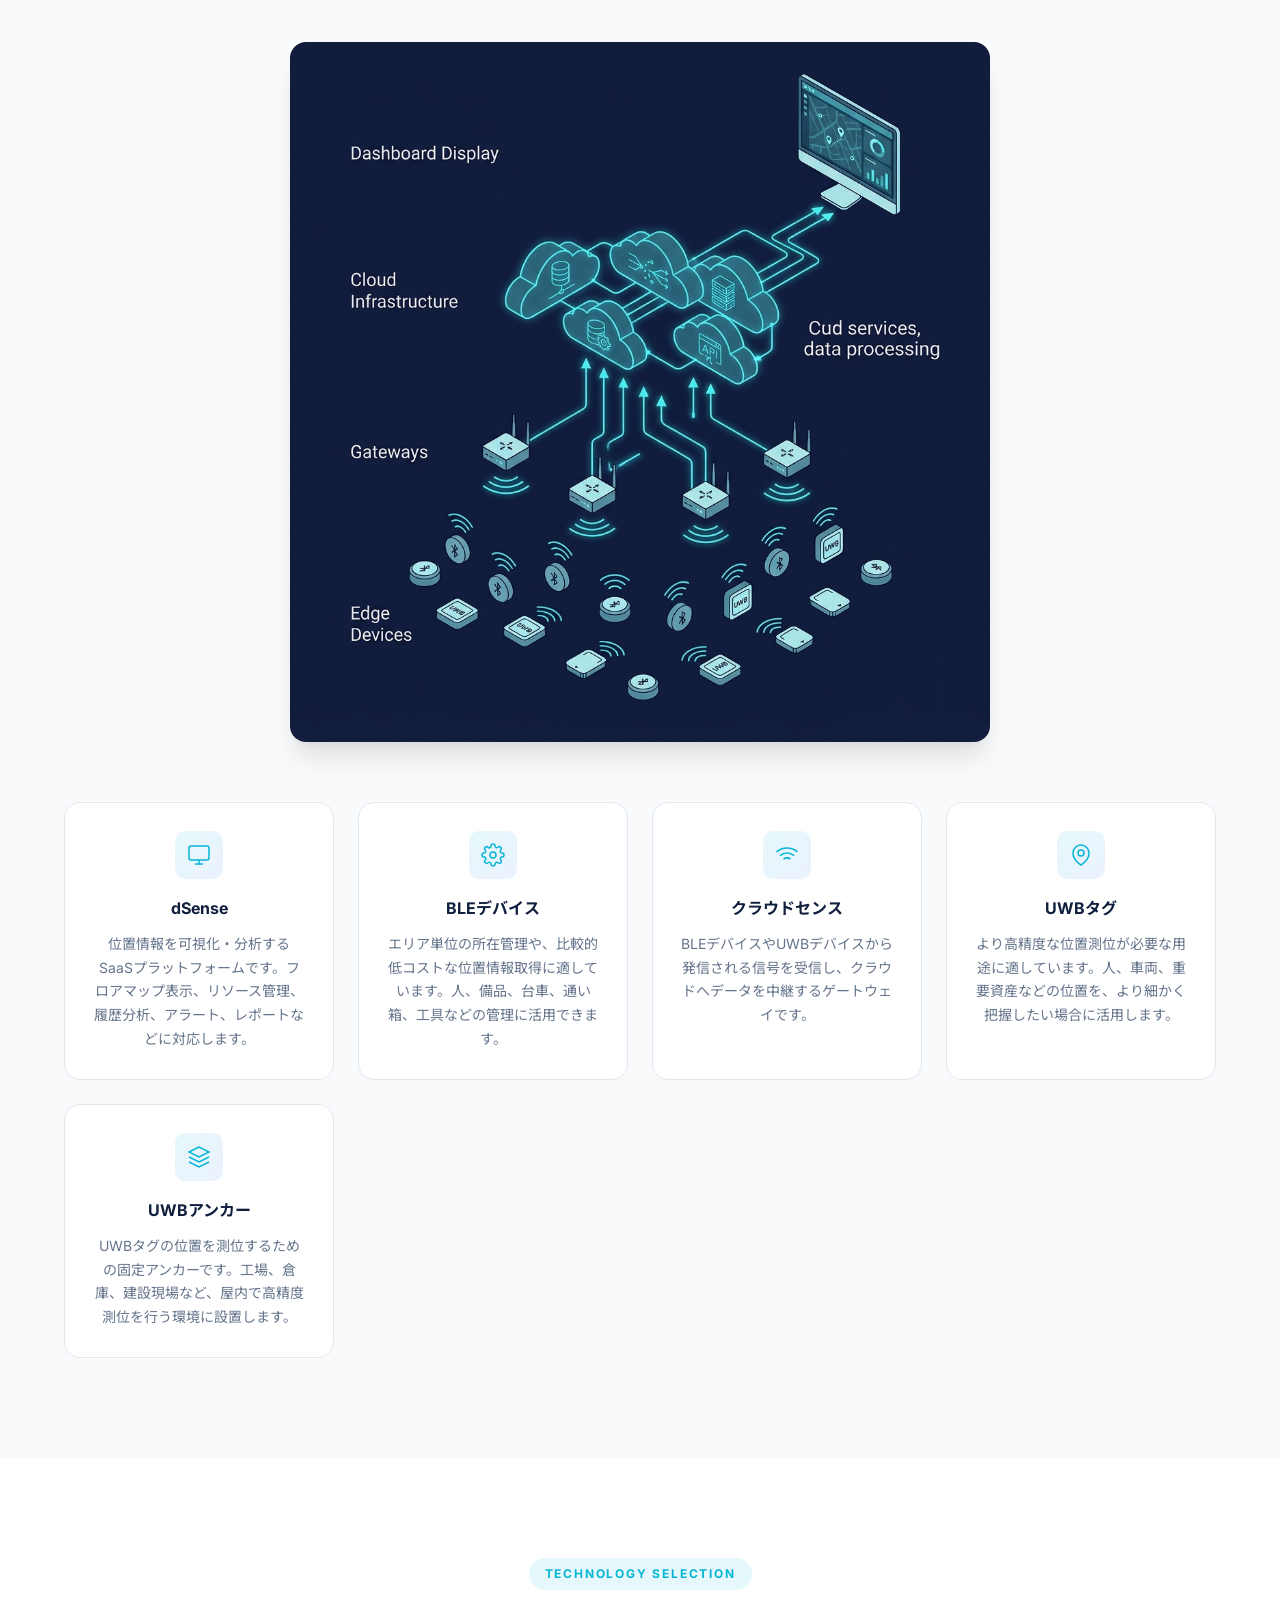
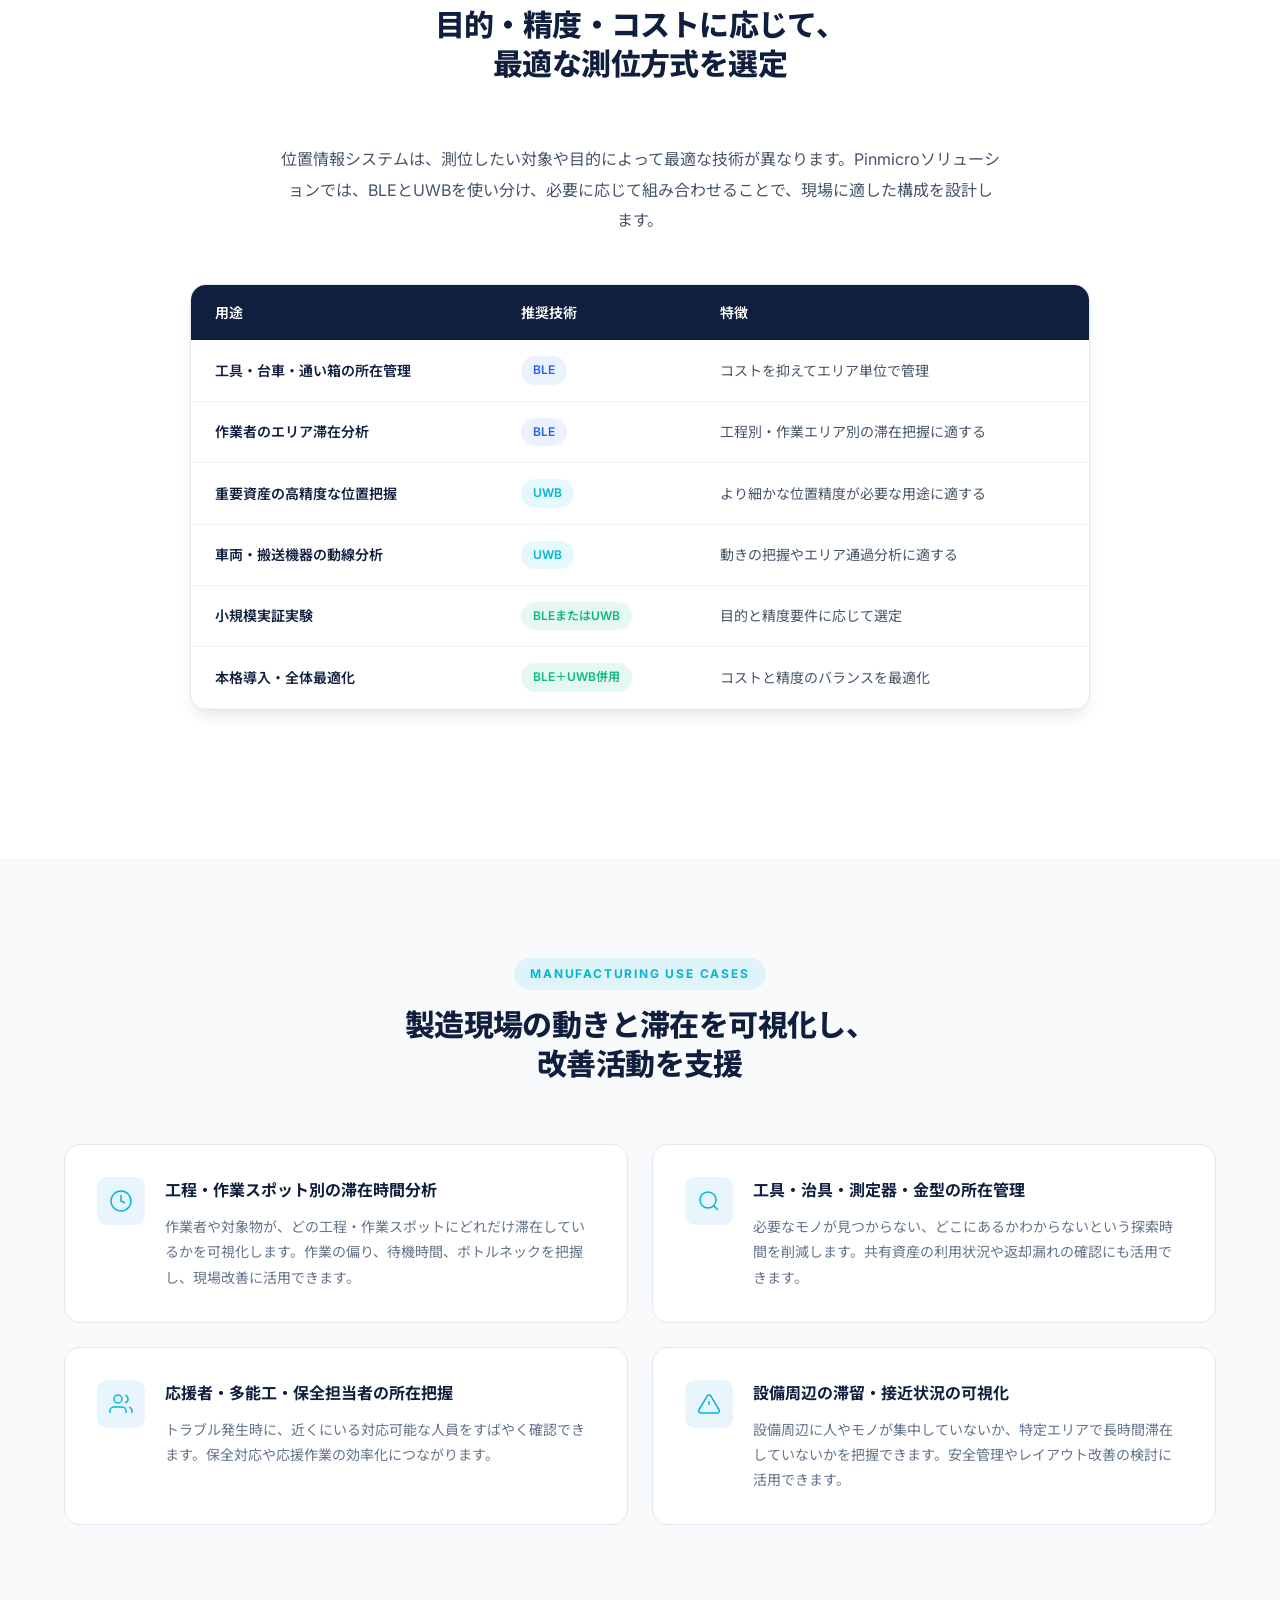
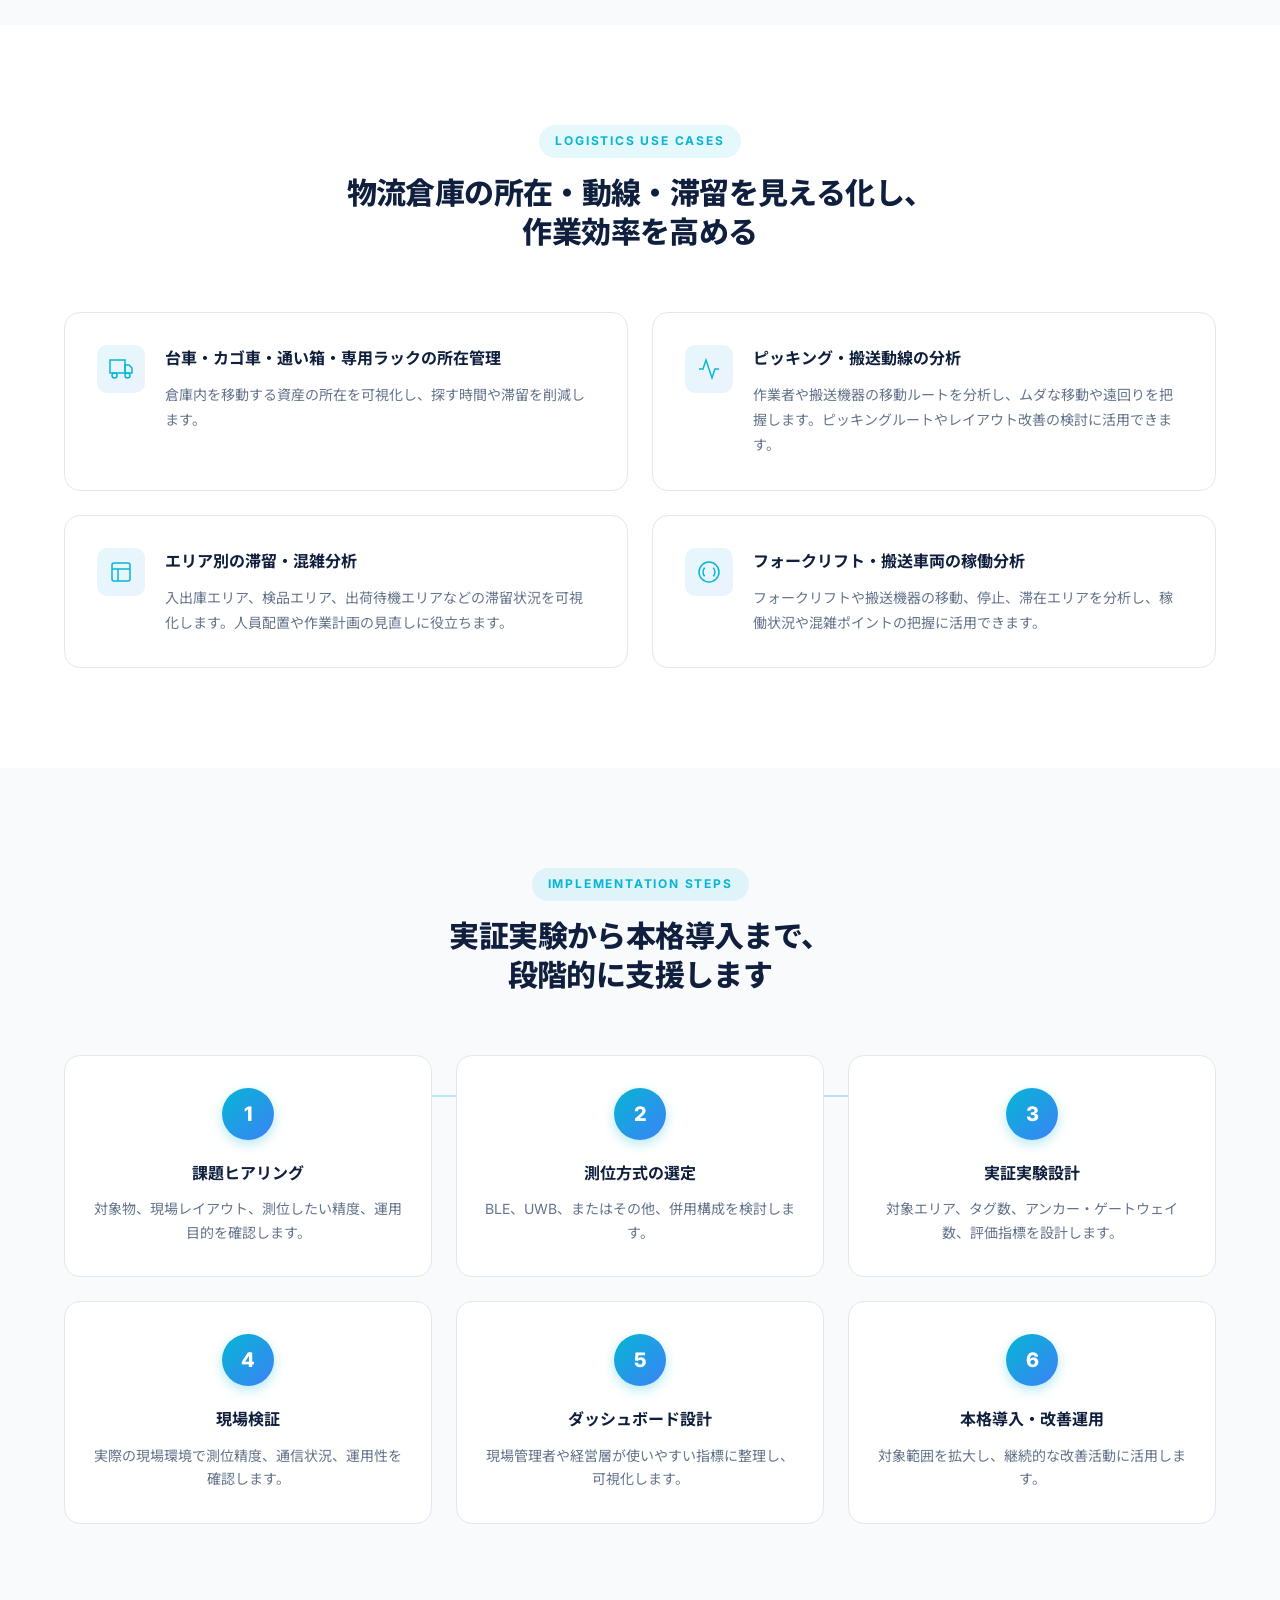
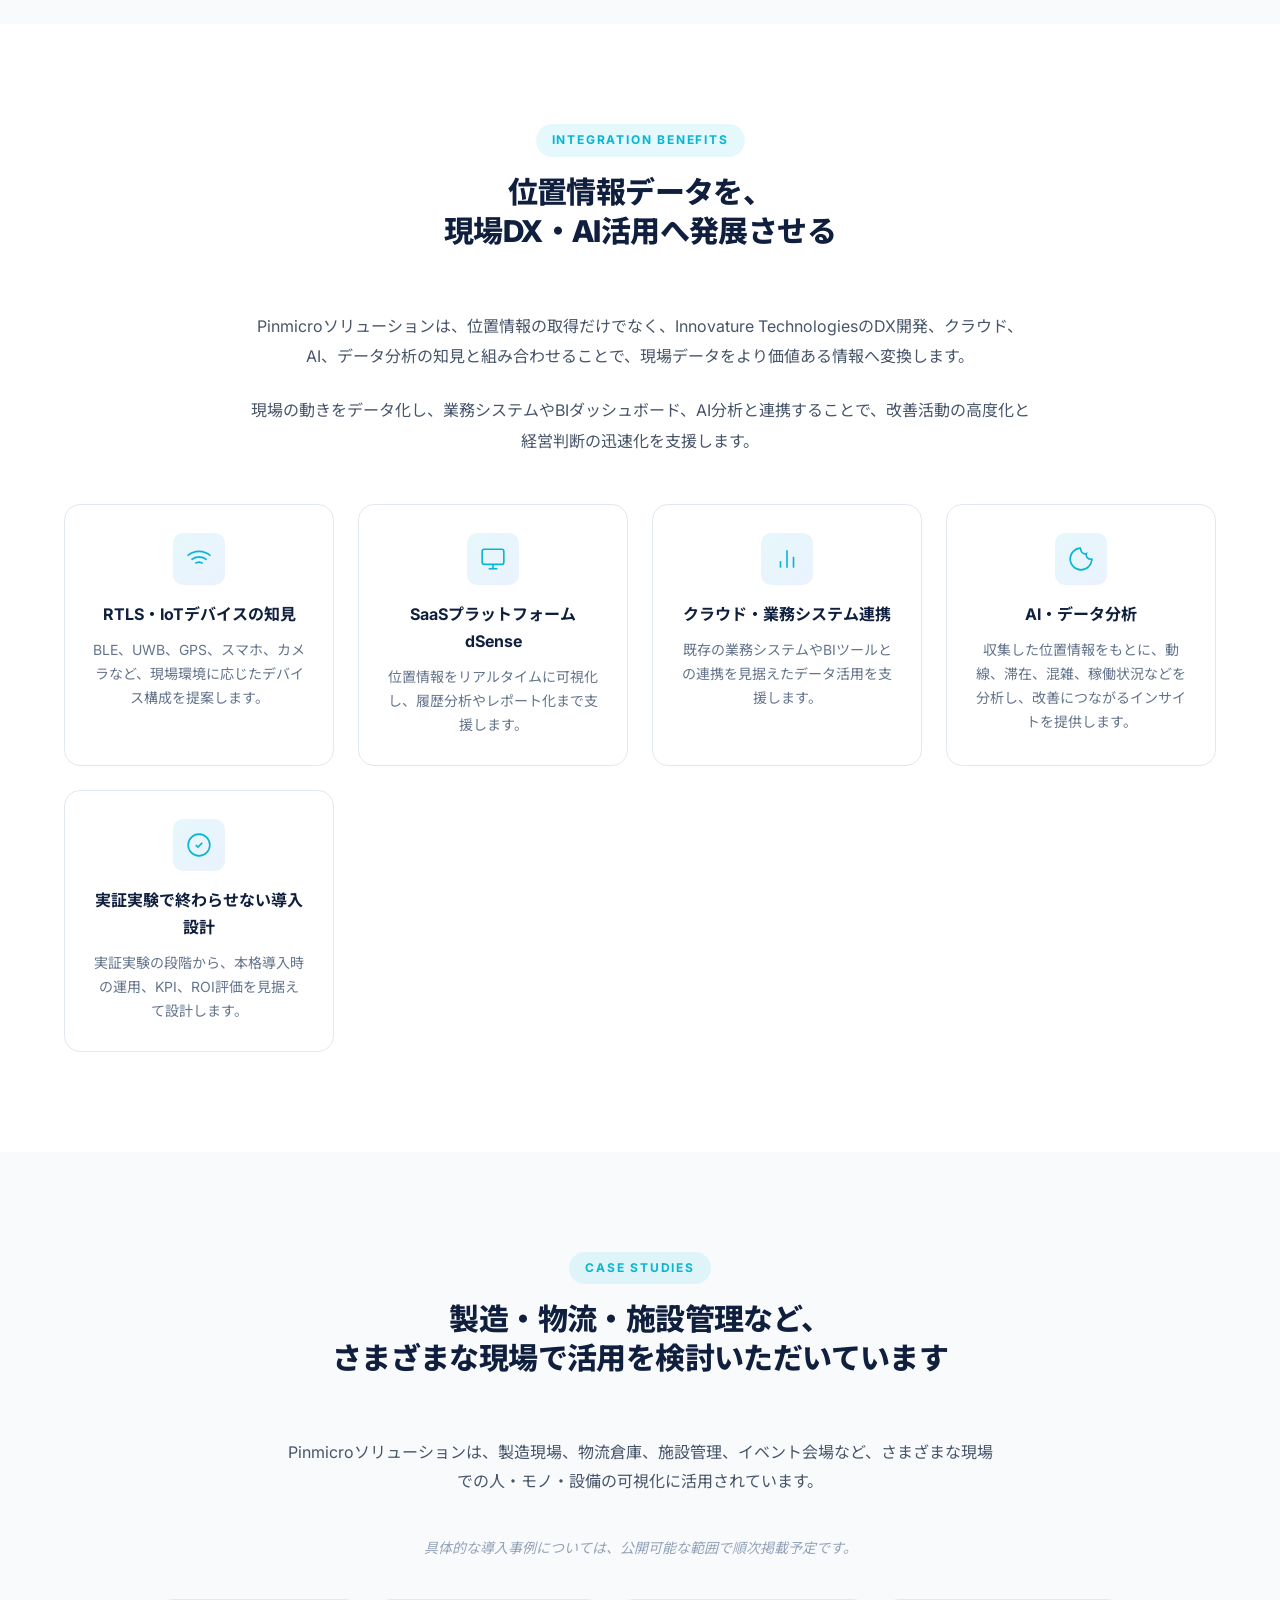
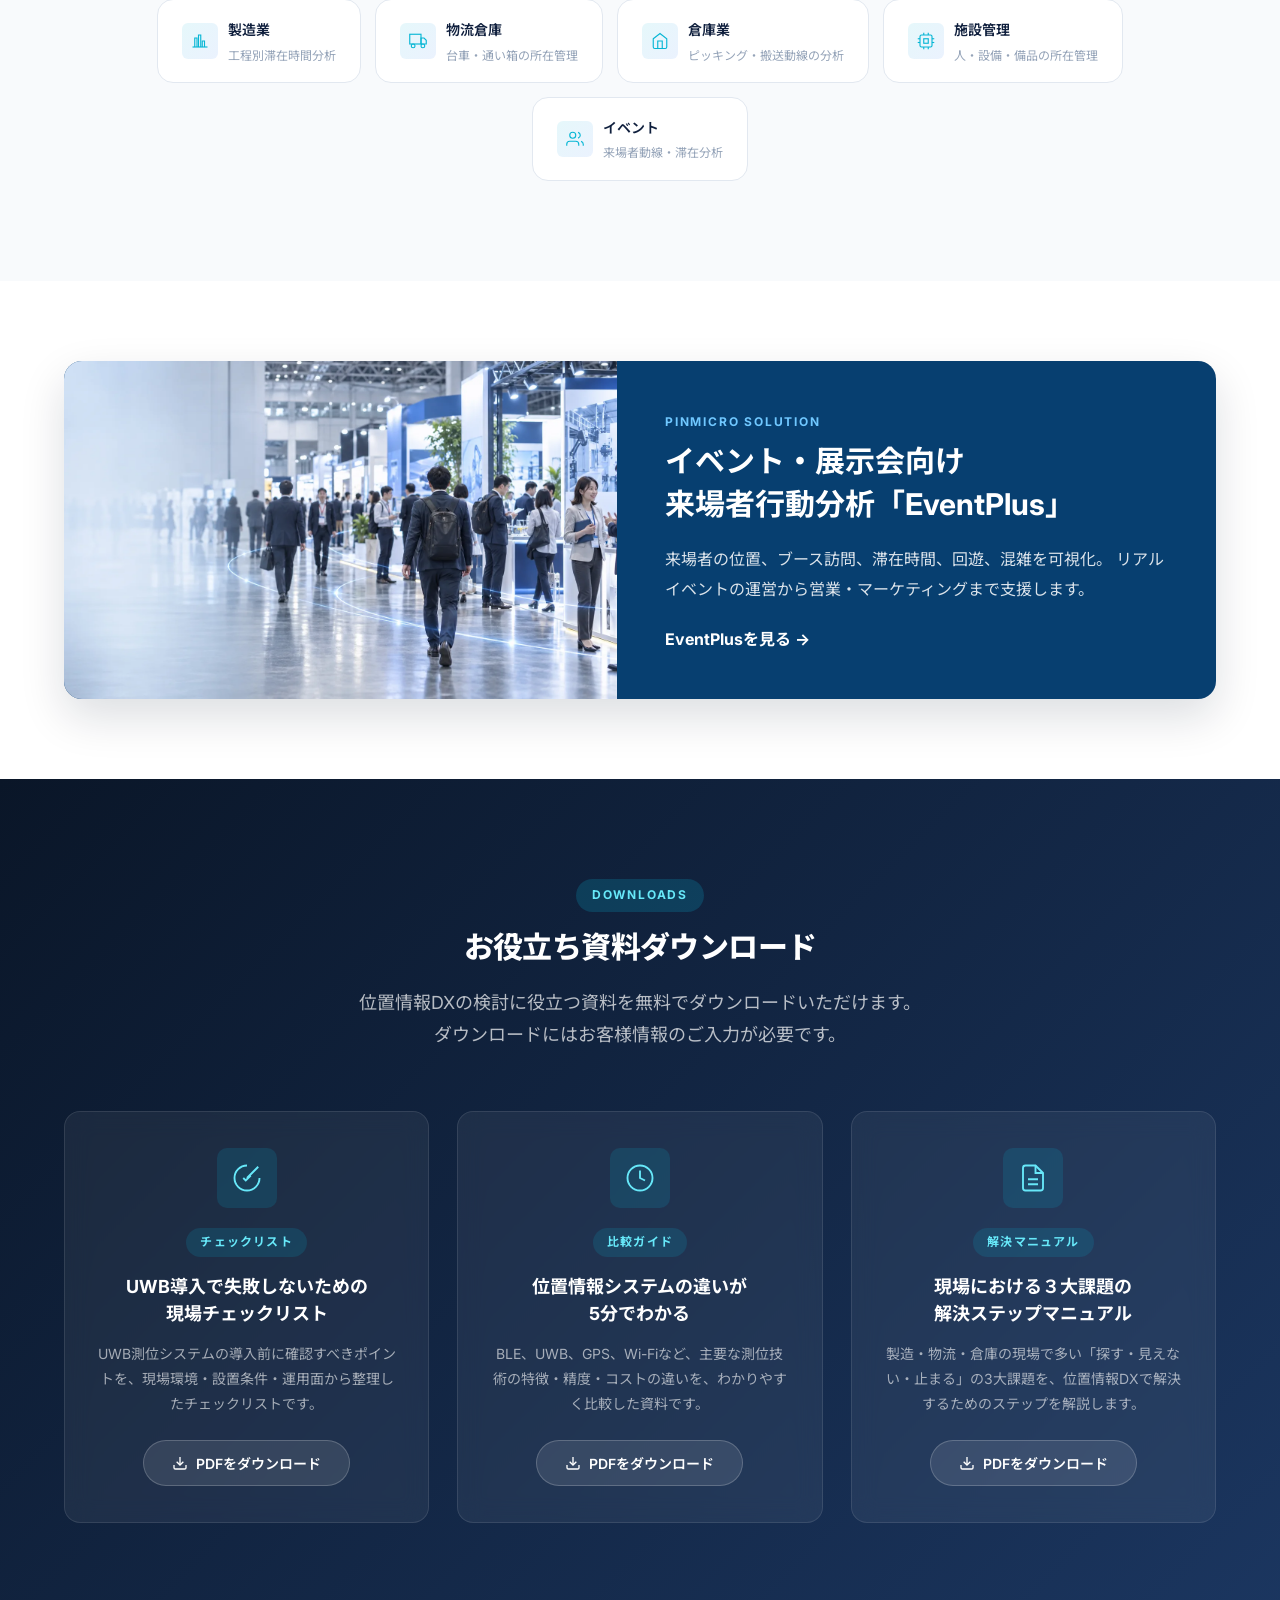
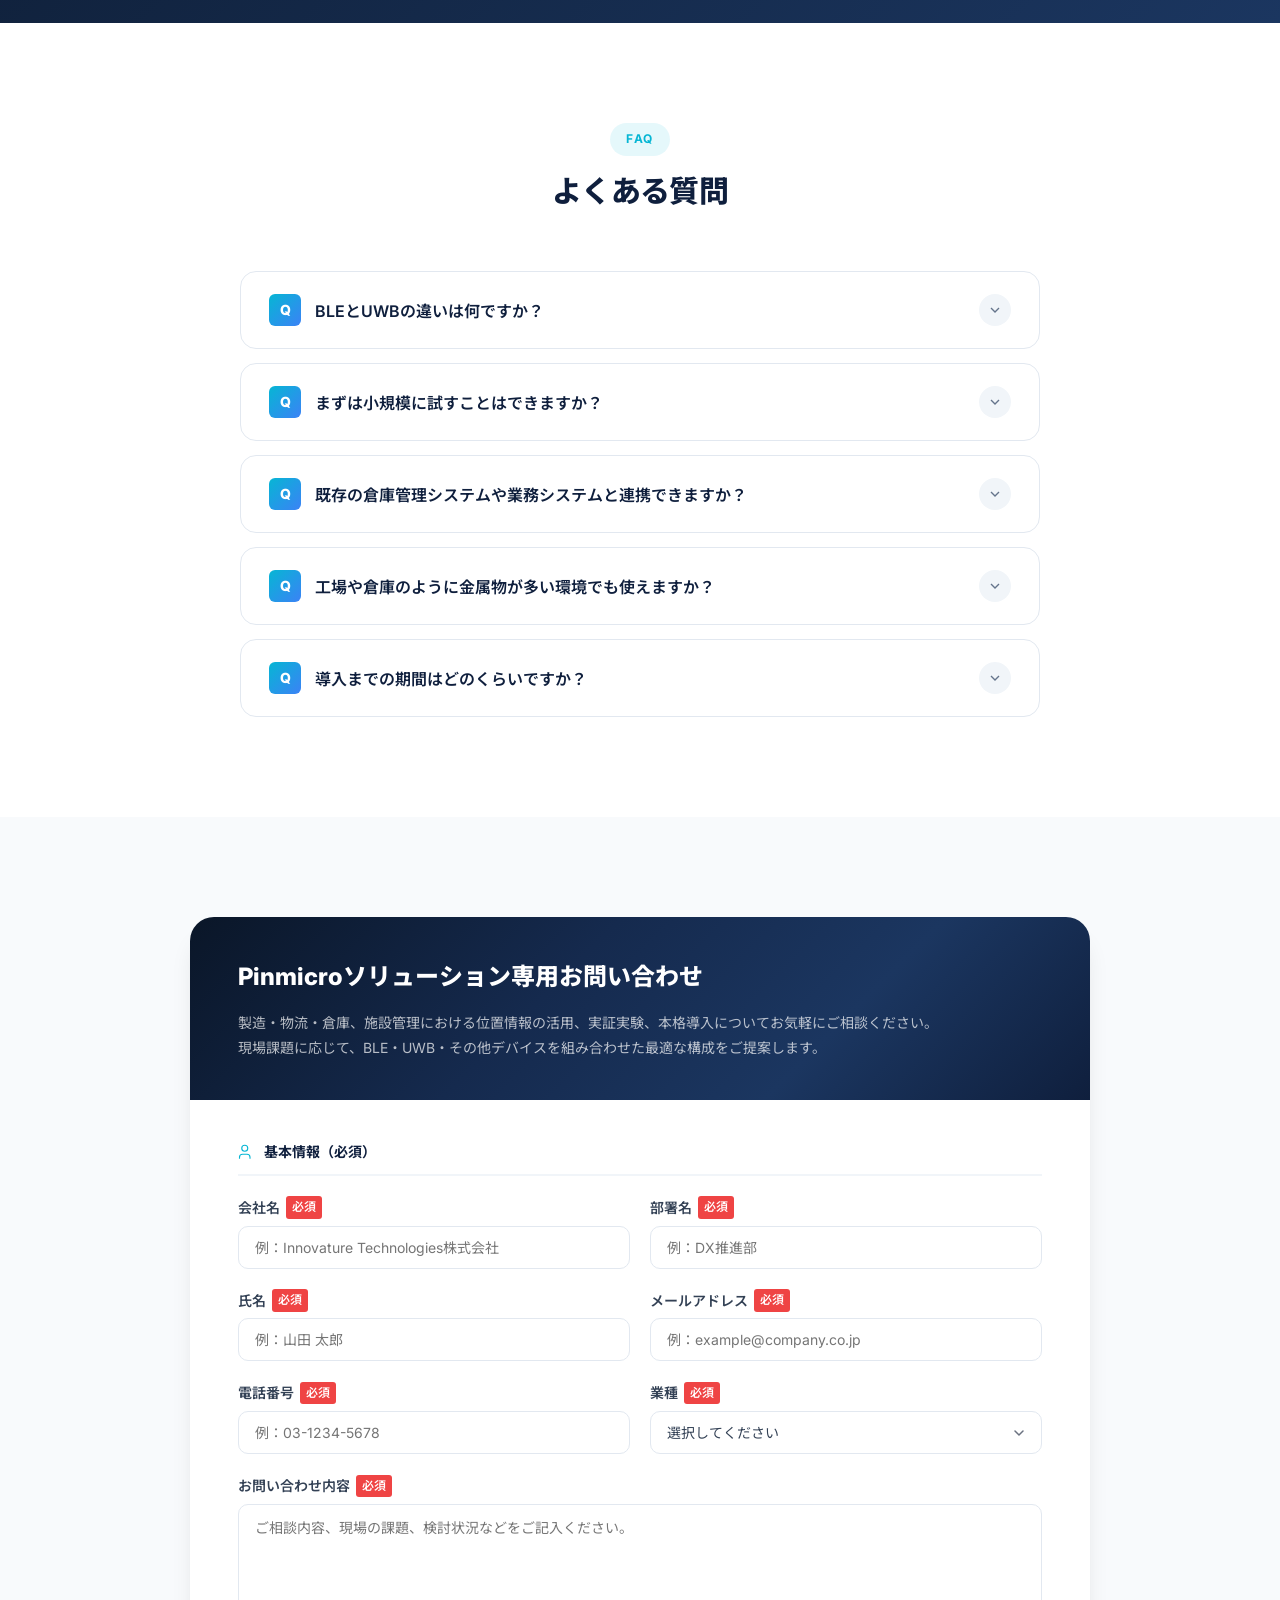
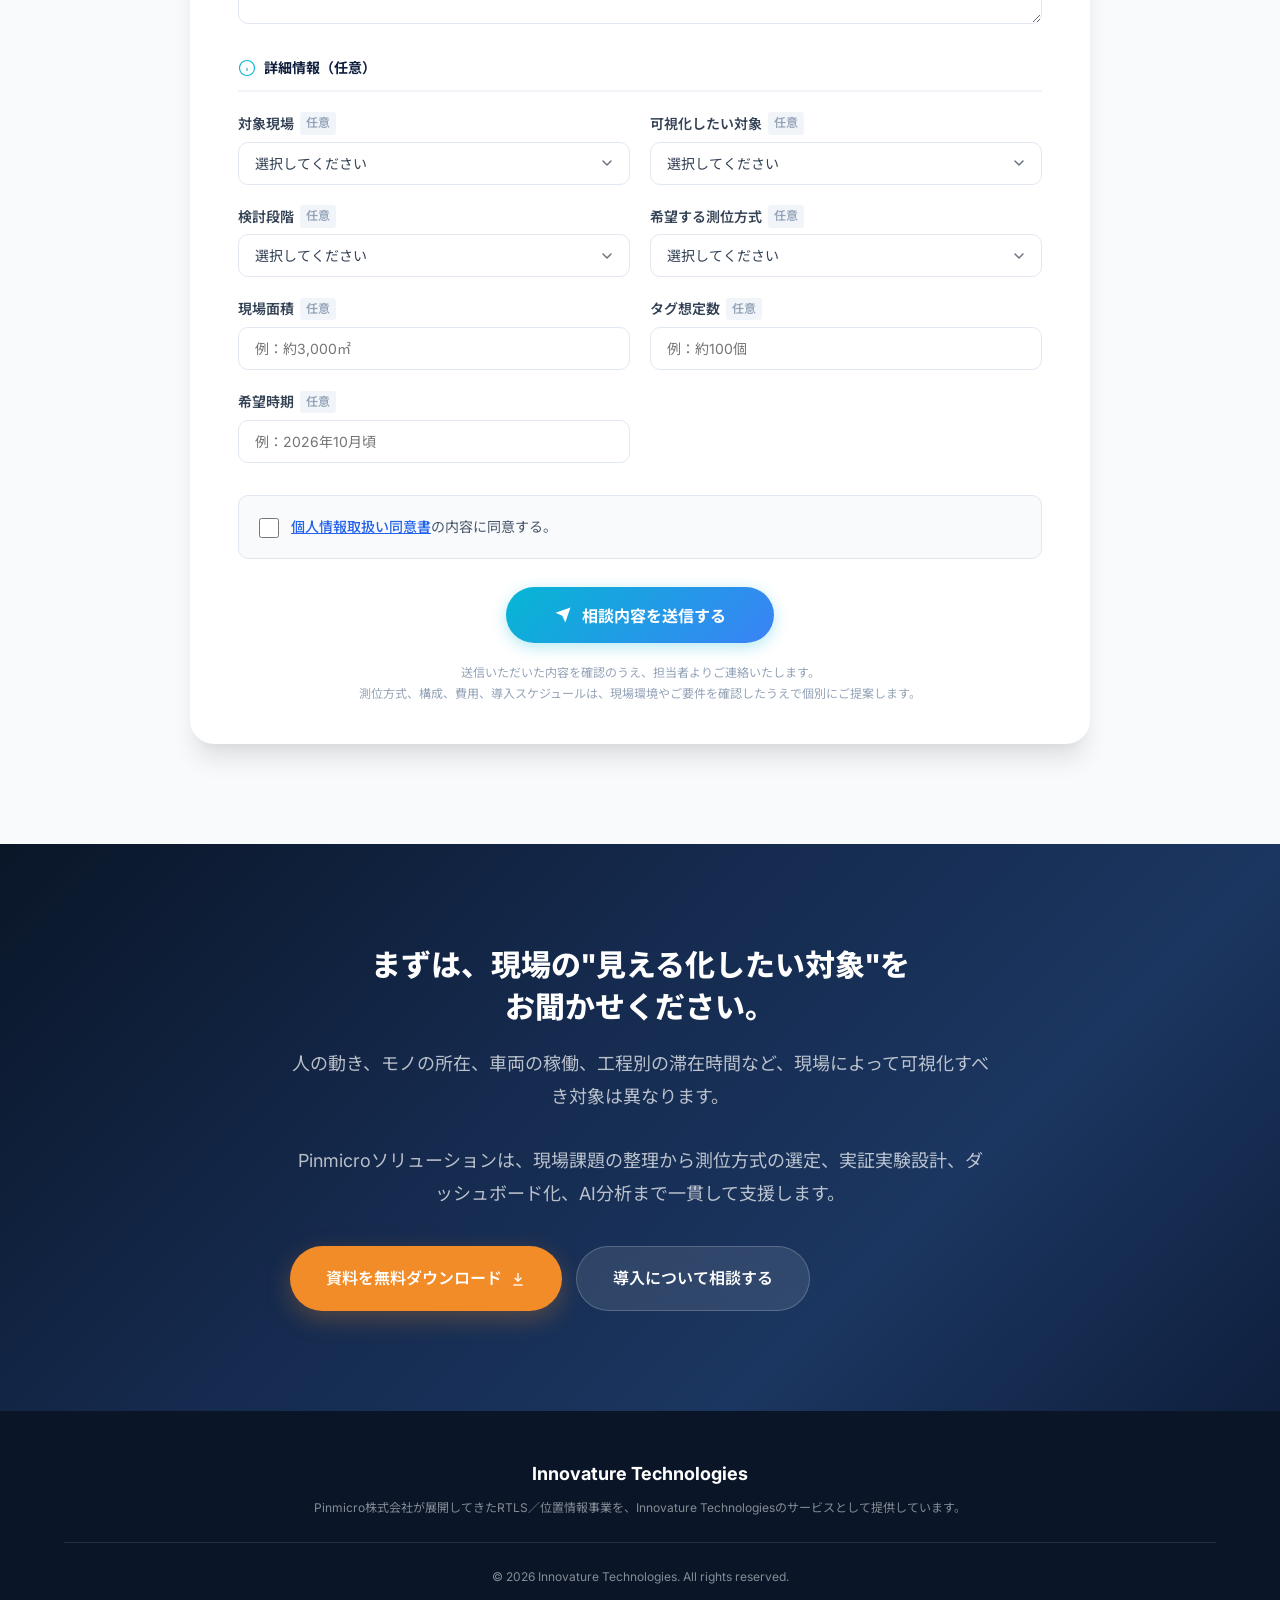
==== commit ba77cd15: "Update index.html Add middle download CTA and EventPlus banner" ====
--- a/index.html
+++ b/index.html
@@ -685,6 +685,7 @@
     </a>
   </div>
 </section>
+  
   <!-- ===== 12. 資料ダウンロード ===== -->
   <section class="section section--dark" id="downloads">
     <div class="container">
--- a/styles.css
+++ b/styles.css
@@ -2128,3 +2128,147 @@
     aspect-ratio: 16 / 10;
   }
 }
+/* =========================================================
+   Middle Download CTA
+========================================================= */
+
+.mid-download-cta {
+  padding: 52px 0;
+  background: linear-gradient(135deg, #075d9b 0%, #1184c7 100%);
+}
+
+.mid-download-inner {
+  display: flex;
+  align-items: center;
+  justify-content: space-between;
+  gap: 40px;
+}
+
+.mid-download-copy {
+  color: #fff;
+}
+
+.mid-download-label {
+  display: inline-block;
+  margin-bottom: 6px;
+  font-size: 12px;
+  font-weight: 700;
+  letter-spacing: .15em;
+  color: #9de5ff;
+}
+
+.mid-download-copy h2 {
+  margin: 0 0 10px;
+  color: #fff;
+  font-size: 28px;
+}
+
+.mid-download-copy p {
+  margin: 0;
+  color: rgba(255,255,255,.85);
+  line-height: 1.8;
+}
+
+
+/* =========================================================
+   EventPlus Service Banner
+========================================================= */
+
+.eventplus-service {
+  padding: 80px 0;
+  background: #fff;
+}
+
+.eventplus-service-inner {
+  display: grid;
+  grid-template-columns: 48% 52%;
+  overflow: hidden;
+  border-radius: 18px;
+  background: #073f70;
+  text-decoration: none;
+  box-shadow: 0 18px 45px rgba(10,22,40,.14);
+  transition: transform .25s ease, box-shadow .25s ease;
+}
+
+.eventplus-service-inner:hover {
+  transform: translateY(-5px);
+  box-shadow: 0 24px 55px rgba(10,22,40,.20);
+}
+
+.eventplus-service-image {
+  min-height: 330px;
+}
+
+.eventplus-service-image img {
+  width: 100%;
+  height: 100%;
+  object-fit: cover;
+}
+
+.eventplus-service-copy {
+  padding: 46px 48px;
+  color: #fff;
+}
+
+.eventplus-service-label {
+  display: inline-block;
+  margin-bottom: 8px;
+  color: #70c8ff;
+  font-size: 12px;
+  font-weight: 700;
+  letter-spacing: .15em;
+}
+
+.eventplus-service-copy h2 {
+  margin: 0 0 18px;
+  color: #fff;
+  font-size: 30px;
+  line-height: 1.45;
+}
+
+.eventplus-service-copy p {
+  margin: 0;
+  color: rgba(255,255,255,.85);
+  line-height: 1.85;
+}
+
+.eventplus-service-link {
+  display: inline-block;
+  margin-top: 22px;
+  color: #fff;
+  font-weight: 700;
+}
+
+
+/* Mobile */
+@media (max-width: 768px) {
+
+  .mid-download-inner {
+    flex-direction: column;
+    align-items: flex-start;
+  }
+
+  .mid-download-inner .btn {
+    width: 100%;
+  }
+
+  .eventplus-service {
+    padding: 60px 0;
+  }
+
+  .eventplus-service-inner {
+    grid-template-columns: 1fr;
+  }
+
+  .eventplus-service-image {
+    min-height: 220px;
+  }
+
+  .eventplus-service-copy {
+    padding: 30px 25px;
+  }
+
+  .eventplus-service-copy h2 {
+    font-size: 24px;
+  }
+}
